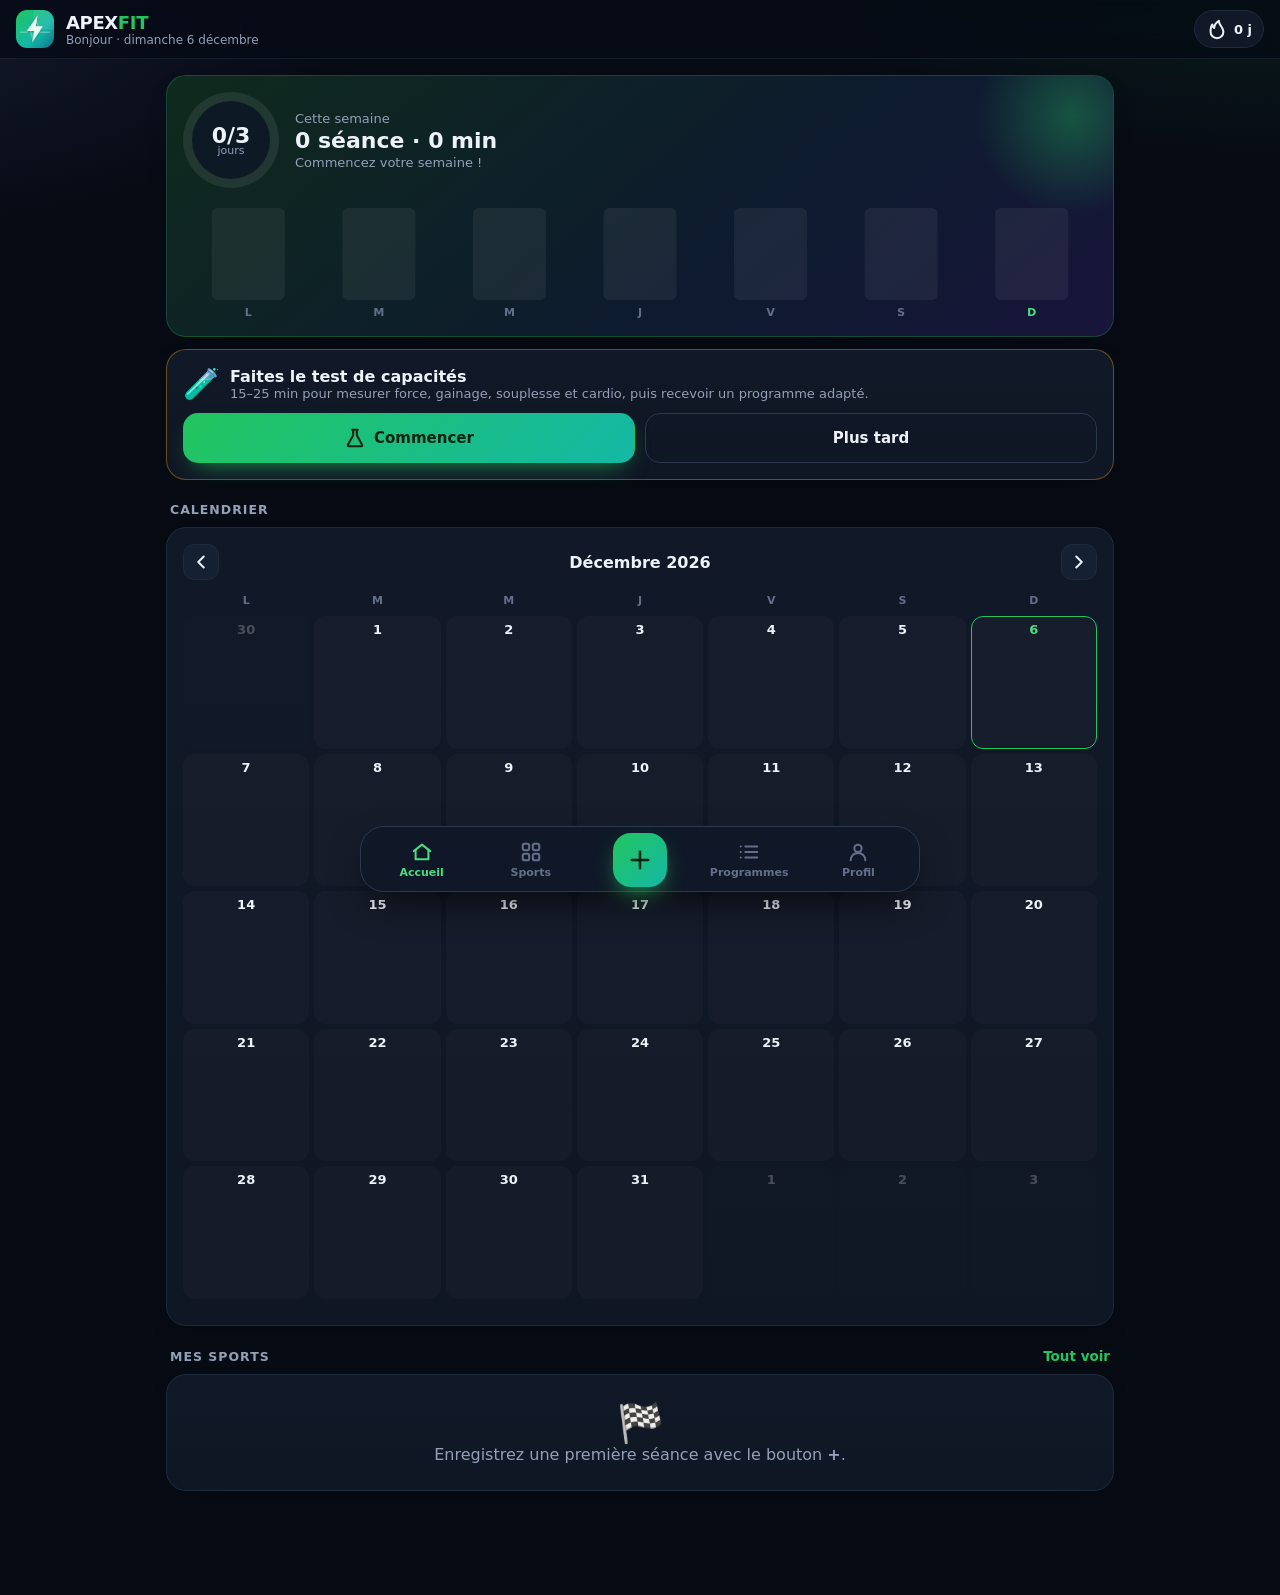
==== index.html @ 57be90d9 "ApexFit v3.2 : interactions dynamiques - Apparition des écrans en cascade, chiffres qui défilent, an" ====
<!DOCTYPE html>
<html lang="fr">
<head>
<meta charset="UTF-8">
<meta name="viewport" content="width=device-width, initial-scale=1.0, viewport-fit=cover">
<meta name="theme-color" content="#070b14">
<meta name="apple-mobile-web-app-capable" content="yes">
<meta name="mobile-web-app-capable" content="yes">
<meta name="apple-mobile-web-app-status-bar-style" content="black-translucent">
<meta name="apple-mobile-web-app-title" content="ApexFit">
<title>ApexFit — Suivi sportif, programmes et test de capacités</title>
<link rel="icon" type="image/svg+xml" href="icons/icon.svg">
<link rel="apple-touch-icon" href="icons/apple-touch-icon.png">
<link rel="manifest" href="manifest.webmanifest">
<style>
:root{--bg:#070b14;--bg2:#0c1220;--card:#111827;--card2:#162033;--line:#1f2a3d;--line2:#2b3850;--tx:#eef2f9;--mu:#93a0b8;--dim:#64708a;
--ac:#22c55e;--ac2:#4ade80;--in:#818cf8;--warn:#f59e0b;--dan:#f43f5e;--r:20px;--nav:74px;
--grad:linear-gradient(135deg,#22c55e,#14b8a6)}
*{box-sizing:border-box;-webkit-tap-highlight-color:transparent}
html{font-family:-apple-system,BlinkMacSystemFont,"SF Pro Text","Inter",system-ui,sans-serif;background:var(--bg);color:var(--tx)}
body{margin:0;min-height:100vh;padding-bottom:calc(var(--nav) + env(safe-area-inset-bottom) + 14px);
background:radial-gradient(900px 420px at 100% -10%,rgba(34,197,94,.13),transparent 60%),radial-gradient(800px 380px at -10% 0,rgba(129,140,248,.12),transparent 60%),var(--bg);background-attachment:fixed}
button,input,select,textarea{font:inherit;color:inherit}
svg.i{width:22px;height:22px;flex:none}
.hidden{display:none!important}
/* en-tête */
.top{position:sticky;top:0;z-index:40;display:flex;align-items:center;gap:12px;padding:calc(env(safe-area-inset-top) + 10px) 16px 10px;background:rgba(7,11,20,.78);backdrop-filter:saturate(1.6) blur(16px);-webkit-backdrop-filter:saturate(1.6) blur(16px);border-bottom:1px solid rgba(31,42,61,.6)}
.top img{width:38px;height:38px;border-radius:11px}
.top b{font-size:18px;letter-spacing:-.02em}.top b span{color:var(--ac)}
.top small{display:block;color:var(--mu);font-size:12px}
.top .back{width:38px;height:38px;border-radius:12px;border:1px solid var(--line);background:var(--card);display:grid;place-items:center;cursor:pointer}
.streak{margin-left:auto;display:flex;align-items:center;gap:6px;padding:7px 11px;border-radius:99px;background:var(--card);border:1px solid var(--line);font-weight:700;font-size:13px}
main{max-width:980px;margin:0 auto;padding:16px}
h1.vt{font-size:26px;letter-spacing:-.03em;margin:4px 2px 14px}
h2{font-size:17px;margin:0;letter-spacing:-.01em}
h3.sec{font-size:12.5px;text-transform:uppercase;letter-spacing:.08em;color:var(--mu);margin:22px 4px 10px;display:flex;align-items:center;justify-content:space-between}
h3.sec a{color:var(--ac);text-transform:none;letter-spacing:0;font-size:13.5px;font-weight:650;cursor:pointer}
.card{background:linear-gradient(180deg,var(--card),#0f1624);border:1px solid var(--line);border-radius:var(--r);padding:16px;box-shadow:0 10px 30px -18px rgba(0,0,0,.7)}
.card+.card{margin-top:12px}
.row{display:flex;align-items:center;gap:10px}
.grid2{display:grid;grid-template-columns:1fr 1fr;gap:10px}.grid3{display:grid;grid-template-columns:repeat(3,1fr);gap:10px}.grid4{display:grid;grid-template-columns:repeat(4,1fr);gap:8px}
@media(min-width:760px){.cols{display:grid;grid-template-columns:1.15fr .85fr;gap:16px;align-items:start}}
.mu{color:var(--mu)}.small{font-size:13px}.tiny{font-size:11.5px}
.pill{display:inline-flex;align-items:center;gap:5px;padding:4px 9px;border-radius:99px;font-size:12px;font-weight:650;background:var(--card2);border:1px solid var(--line);color:var(--mu)}
.pill.ok{color:#86efac;border-color:rgba(34,197,94,.35);background:rgba(34,197,94,.1)}
.pill.warn{color:#fcd34d;border-color:rgba(245,158,11,.35);background:rgba(245,158,11,.1)}
.pill.dan{color:#fda4af;border-color:rgba(244,63,94,.35);background:rgba(244,63,94,.1)}
/* tuiles stats */
.kpi{background:var(--card2);border:1px solid var(--line);border-radius:16px;padding:12px}
.kpi .l{font-size:11.5px;color:var(--mu);text-transform:uppercase;letter-spacing:.05em}
.kpi .v{font-size:24px;font-weight:800;letter-spacing:-.02em;margin-top:4px}.kpi .v small{font-size:13px;color:var(--mu);font-weight:600}
/* héro récap */
.hero{position:relative;overflow:hidden;background:linear-gradient(140deg,#0f2a1d,#0d1b2e 60%,#18153a);border:1px solid rgba(34,197,94,.25)}
.hero:after{content:'';position:absolute;right:-60px;top:-60px;width:200px;height:200px;border-radius:50%;background:radial-gradient(circle,rgba(34,197,94,.35),transparent 70%)}
.ring{--p:0;width:96px;height:96px;border-radius:50%;flex:none;display:grid;place-items:center;background:conic-gradient(var(--ac) calc(var(--p)*1%),rgba(255,255,255,.08) 0);position:relative}
.ring:before{content:'';position:absolute;inset:9px;border-radius:50%;background:#0d1a26}
.ring b{position:relative;font-size:22px}.ring small{position:relative;display:block;font-size:11px;color:var(--mu);text-align:center;margin-top:-4px}
/* calendrier */
.cal-h{display:flex;align-items:center;justify-content:space-between;margin-bottom:10px}
.cal-h button{width:36px;height:36px;border-radius:11px;border:1px solid var(--line);background:var(--card2);cursor:pointer;display:grid;place-items:center}
.cal{display:grid;grid-template-columns:repeat(7,1fr);gap:5px}
.cal .dn{font-size:11px;color:var(--dim);text-align:center;font-weight:700;padding:4px 0}
.cal .d{aspect-ratio:1/1.05;border-radius:12px;background:rgba(255,255,255,.025);border:1px solid transparent;display:flex;flex-direction:column;align-items:center;justify-content:space-between;padding:5px 2px;font-size:13px;font-weight:650;cursor:pointer;position:relative}
.cal .d.out{opacity:.25}.cal .d.today{border-color:var(--ac);color:var(--ac2)}
.cal .d.act{background:linear-gradient(180deg,rgba(34,197,94,.16),rgba(34,197,94,.04))}
.cal .d.plan:after{content:'';position:absolute;top:4px;right:4px;width:6px;height:6px;border-radius:50%;border:1.5px solid var(--warn)}
.dots{display:flex;gap:2px;justify-content:center;flex-wrap:wrap;min-height:7px}.dots i{width:6px;height:6px;border-radius:50%}
.legend{display:flex;flex-wrap:wrap;gap:8px;margin-top:10px}.legend span{display:flex;align-items:center;gap:5px;font-size:11.5px;color:var(--mu)}.legend i{width:8px;height:8px;border-radius:50%}
/* listes */
.li{display:flex;align-items:center;gap:12px;padding:12px;border-radius:16px;background:var(--card2);border:1px solid var(--line);cursor:pointer;width:100%;text-align:left}
.li+.li{margin-top:8px}
.li .em{width:42px;height:42px;border-radius:13px;display:grid;place-items:center;font-size:21px;flex:none;background:rgba(255,255,255,.05)}
.li .t{flex:1;min-width:0}.li .t b{display:block;font-size:15px;white-space:nowrap;overflow:hidden;text-overflow:ellipsis}.li .t small{display:block;color:var(--mu);font-size:12.5px;margin-top:2px}
.li .chev{color:var(--dim)}
.sports{display:grid;grid-template-columns:repeat(2,1fr);gap:10px}
@media(min-width:640px){.sports{grid-template-columns:repeat(4,1fr)}}
.sp{position:relative;overflow:hidden;border-radius:18px;padding:14px;border:1px solid var(--line);background:var(--card);cursor:pointer;text-align:left;min-height:118px;display:flex;flex-direction:column;justify-content:space-between}
.sp:before{content:'';position:absolute;inset:0;background:radial-gradient(160px 120px at 100% 0,var(--c),transparent 70%);opacity:.28}
.sp .e{font-size:30px;position:relative}.sp b{position:relative;font-size:15px}.sp small{position:relative;color:var(--mu);font-size:12px}
.sp.off{opacity:.45}
/* onglets segment */
.seg{display:flex;gap:4px;padding:4px;border-radius:14px;background:var(--card2);border:1px solid var(--line);margin:14px 0}
.seg button{flex:1;padding:10px 6px;border-radius:11px;border:0;background:transparent;color:var(--mu);font-weight:650;font-size:13.5px;cursor:pointer}
.seg button.on{background:var(--card);color:var(--tx);box-shadow:0 2px 10px rgba(0,0,0,.4)}
.chips{display:flex;gap:6px;overflow-x:auto;padding-bottom:4px;scrollbar-width:none}.chips::-webkit-scrollbar{display:none}
.chip{flex:none;padding:8px 13px;border-radius:99px;border:1px solid var(--line);background:var(--card2);color:var(--mu);font-size:13px;font-weight:650;cursor:pointer}
.chip.on{background:rgba(34,197,94,.14);border-color:rgba(34,197,94,.5);color:#86efac}
/* boutons */
.btn{display:inline-flex;align-items:center;justify-content:center;gap:8px;padding:13px 16px;border-radius:15px;border:1px solid var(--line2);background:var(--card2);font-weight:700;font-size:15px;cursor:pointer;transition:transform .1s}
.btn:active{transform:scale(.97)}.btn:disabled{opacity:.45}
.btn.pri{background:var(--grad);border-color:transparent;color:#04220f;box-shadow:0 10px 24px -12px rgba(34,197,94,.9)}
.btn.dan{color:#fda4af;border-color:rgba(244,63,94,.35);background:rgba(244,63,94,.08)}
.btn.w{width:100%}.btn.sm{padding:9px 12px;font-size:13.5px;border-radius:12px}
.btn.ghost{background:transparent}
/* formulaires */
label.f{display:block;font-size:12.5px;color:var(--mu);font-weight:650;margin-top:12px}
.in,select.in,textarea.in{width:100%;margin-top:6px;padding:12px 13px;border-radius:13px;border:1px solid var(--line2);background:#0a1120;color:var(--tx);font-size:16px;-webkit-appearance:none;appearance:none}
.in:focus{outline:none;border-color:var(--ac);box-shadow:0 0 0 3px rgba(34,197,94,.18)}
textarea.in{min-height:70px;resize:vertical}
input[type=range]{width:100%;accent-color:var(--ac)}
/* barre d'onglets */
.nav{position:fixed;z-index:50;left:10px;right:10px;bottom:calc(8px + env(safe-area-inset-bottom));height:66px;display:grid;grid-template-columns:repeat(5,1fr);align-items:center;padding:6px;border-radius:24px;background:rgba(17,24,39,.86);backdrop-filter:saturate(1.6) blur(20px);-webkit-backdrop-filter:saturate(1.6) blur(20px);border:1px solid var(--line2);box-shadow:0 16px 40px -12px rgba(0,0,0,.8);max-width:560px;margin:0 auto}
.nav button{display:flex;flex-direction:column;align-items:center;gap:3px;border:0;background:none;color:var(--dim);font-size:11px;font-weight:700;cursor:pointer;padding:6px 0;border-radius:16px}
.nav button.on{color:var(--ac2)}
.nav .plus{width:54px;height:54px;margin:auto;border-radius:18px;background:var(--grad);color:#04220f;box-shadow:0 10px 24px -8px rgba(34,197,94,.9);justify-content:center}
.nav .plus svg{width:28px;height:28px}
/* feuilles (modales) */
.sheet-bg{position:fixed;inset:0;z-index:80;background:rgba(2,6,14,.6);backdrop-filter:blur(3px);display:flex;align-items:flex-end;justify-content:center;animation:fd .2s}
.sheet{width:100%;max-width:620px;max-height:92vh;overflow:auto;background:#0e1524;border:1px solid var(--line2);border-radius:26px 26px 0 0;padding:8px 18px calc(18px + env(safe-area-inset-bottom));animation:up .25s cubic-bezier(.2,.8,.2,1)}
@media(min-width:700px){.sheet-bg{align-items:center}.sheet{border-radius:26px}}
.sheet .grab{width:42px;height:5px;border-radius:5px;background:var(--line2);margin:4px auto 12px}
.sheet h2{font-size:21px;margin-bottom:4px}
@keyframes up{from{transform:translateY(40px);opacity:0}}@keyframes fd{from{opacity:0}}
/* séance en direct */
.live{position:fixed;inset:0;z-index:70;background:var(--bg);overflow:auto;padding-bottom:140px}
.live .lh{position:sticky;top:0;z-index:2;display:flex;align-items:center;gap:10px;padding:calc(env(safe-area-inset-top) + 10px) 16px 10px;background:rgba(7,11,20,.9);backdrop-filter:blur(14px);border-bottom:1px solid var(--line)}
.live .clock{font-variant-numeric:tabular-nums;font-weight:800;font-size:18px;color:var(--ac2)}
.ex{background:var(--card);border:1px solid var(--line);border-radius:18px;padding:14px;margin:12px 16px 0}
.ex .eh{display:flex;align-items:center;gap:10px;margin-bottom:8px}
.ex .eh b{font-size:16px;flex:1}
.ex .last{font-size:12px;color:var(--mu);margin:-4px 0 8px}
.set{display:grid;grid-template-columns:32px 1fr 1fr 48px;gap:8px;align-items:center;margin-top:7px}
.set.t3{grid-template-columns:32px 1fr 48px}
.set .n{font-weight:800;color:var(--dim);text-align:center}
.set input{width:100%;padding:11px 8px;border-radius:12px;border:1px solid var(--line2);background:#0a1120;text-align:center;font-size:16px;font-weight:700}
.set .ok{height:44px;border-radius:13px;border:1px solid var(--line2);background:var(--card2);cursor:pointer;display:grid;place-items:center;color:var(--dim)}
.set.done .ok{background:var(--ac);color:#04220f;border-color:transparent}
.set.done input{border-color:rgba(34,197,94,.4);color:#86efac}
.set .lab{font-size:11px;color:var(--dim);text-align:center}
.restbar{position:fixed;left:12px;right:12px;bottom:calc(14px + env(safe-area-inset-bottom));z-index:75;max-width:560px;margin:0 auto;display:flex;align-items:center;gap:10px;padding:12px 14px;border-radius:20px;background:#0f2a1d;border:1px solid rgba(34,197,94,.5);box-shadow:0 18px 40px -10px rgba(0,0,0,.8)}
.restbar .big{font-size:28px;font-weight:800;font-variant-numeric:tabular-nums;color:var(--ac2);min-width:76px}
.restbar .prog{position:absolute;left:0;bottom:0;height:3px;background:var(--ac);border-radius:3px}
.block{display:flex;gap:12px;align-items:flex-start;padding:13px;border-radius:16px;background:var(--card2);border:1px solid var(--line);margin-top:8px;cursor:pointer}
.block .ck{width:26px;height:26px;border-radius:9px;border:2px solid var(--line2);flex:none;display:grid;place-items:center}
.block.done .ck{background:var(--ac);border-color:var(--ac);color:#04220f}
.block.done b{text-decoration:line-through;color:var(--mu)}
.bigclock{font-size:56px;font-weight:800;text-align:center;font-variant-numeric:tabular-nums;letter-spacing:-.03em;margin:8px 0}
/* bibliothèque */
.mv{display:flex;gap:12px;align-items:center}
.lvl{display:inline-flex;gap:2px}.lvl i{width:6px;height:12px;border-radius:2px;background:var(--line2)}.lvl i.on{background:var(--ac)}
ol.how{padding-left:20px;margin:8px 0}ol.how li{margin:6px 0;line-height:1.45}
ul.err{padding-left:18px;margin:6px 0;color:#fda4af}ul.err li{margin:4px 0}
.tip{padding:12px 14px;border-radius:14px;background:rgba(34,197,94,.08);border:1px solid rgba(34,197,94,.25);color:#bbf7d0;font-size:14px;margin-top:10px}
/* barres */
.pbar{height:8px;border-radius:8px;background:rgba(255,255,255,.07);overflow:hidden}.pbar i{display:block;height:100%;background:var(--grad);border-radius:inherit}
canvas.ch{width:100%;display:block}
/* notifications */
.toast{position:fixed;left:50%;bottom:calc(var(--nav) + env(safe-area-inset-bottom) + 22px);transform:translateX(-50%);z-index:200;background:#1f2937;border:1px solid var(--line2);color:#fff;padding:12px 16px;border-radius:14px;font-weight:650;font-size:14px;box-shadow:0 16px 30px -10px rgba(0,0,0,.8);max-width:92%;animation:up .25s}
.empty{text-align:center;padding:26px 12px;color:var(--mu)}.empty .e{font-size:38px}
.test-step{font-size:12px;color:var(--ac2);font-weight:800;letter-spacing:.08em;text-transform:uppercase}
.choice{display:grid;gap:8px;margin-top:10px}.choice button{text-align:left}
.choice button.on{border-color:var(--ac);background:rgba(34,197,94,.12)}
.score{display:flex;align-items:center;gap:10px;margin-top:8px}.score span{flex:1;font-size:14px}.score .pbar{flex:1.3}

/* images des mouvements */
.mvimg{position:relative;display:block;overflow:hidden;background:#e2e8f0;flex:none}
.mvimg img{display:block;width:100%;height:100%;object-fit:cover}
.mvimg.anim img:nth-child(2){position:absolute;inset:0;animation:frame 2.4s steps(1) infinite}
@keyframes frame{0%{opacity:0}50%{opacity:1}}
.mvimg.thumb{width:56px;height:56px;border-radius:14px}
.mvimg.big{width:100%;aspect-ratio:4/3;border-radius:18px;margin:4px 0 10px}
.mvimg.big img{object-fit:contain;background:#f1f5f9}
.ex .eh .mvimg.thumb{width:48px;height:48px;border-radius:12px}

/* ===== interactions dynamiques ===== */
.rise{animation:rise .45s cubic-bezier(.2,.8,.2,1) both;animation-delay:calc(var(--i,0) * 45ms)}
@keyframes rise{from{opacity:0;transform:translateY(14px)}}
.btn,.li,.sp,.chip,.nav button,.cal .d,.block{transition:transform .12s ease,background .2s,border-color .2s}
.li:active,.sp:active,.cal .d:active,.block:active{transform:scale(.97)}
.chip:active,.nav button:active{transform:scale(.92)}
.nav .plus{transition:transform .2s cubic-bezier(.3,1.6,.5,1)}.nav .plus:active{transform:scale(.88) rotate(90deg)}
.nav button.on svg{animation:navpop .35s cubic-bezier(.3,1.6,.5,1)}
@keyframes navpop{40%{transform:translateY(-4px) scale(1.15)}}
.streak.hot svg{color:#fb923c;animation:flame 1.6s ease-in-out infinite;transform-origin:50% 90%}
@keyframes flame{0%,100%{transform:scale(1) rotate(-3deg)}50%{transform:scale(1.15) rotate(3deg);filter:drop-shadow(0 0 6px rgba(251,146,60,.8))}}
.pbar i{transition:width .9s cubic-bezier(.2,.8,.2,1)}
.cal.slideL{animation:slL .3s ease}.cal.slideR{animation:slR .3s ease}
@keyframes slL{from{opacity:0;transform:translateX(30px)}}@keyframes slR{from{opacity:0;transform:translateX(-30px)}}
.cal .d.today{animation:today 2.4s ease-in-out infinite}
@keyframes today{50%{box-shadow:0 0 0 4px rgba(34,197,94,.18)}}
.set.pop .ok{animation:pop .45s cubic-bezier(.3,1.8,.5,1)}
@keyframes pop{0%{transform:scale(.6)}60%{transform:scale(1.18)}100%{transform:scale(1)}}
.ex{transition:border-color .4s,box-shadow .4s}
.ex.allDone{border-color:rgba(34,197,94,.55);box-shadow:0 0 0 1px rgba(34,197,94,.25),0 10px 30px -12px rgba(34,197,94,.5)}
.ex.allDone .eh b:after{content:'  ✓';color:var(--ac2)}
.restbar{animation:up .3s cubic-bezier(.2,.8,.2,1)}
.restbar.last{animation:beat .5s ease-in-out infinite}
@keyframes beat{50%{transform:scale(1.03);box-shadow:0 0 0 6px rgba(34,197,94,.25)}}
.block.done .ck{animation:pop .4s cubic-bezier(.3,1.8,.5,1)}
.sheet{will-change:transform}
.sheet .grab{width:48px;height:6px;cursor:grab}
.sp:hover .e,.sp:active .e{transform:scale(1.12) rotate(-6deg)}.sp .e{transition:transform .25s cubic-bezier(.3,1.6,.5,1)}
.kpi{transition:transform .2s}.kpi:active{transform:scale(.97)}
.choice button.on{animation:pop .35s cubic-bezier(.3,1.8,.5,1)}
@media (prefers-reduced-motion: reduce){*{animation:none!important;transition:none!important}}

</style>
</head>
<body>
<header class="top" id="top"></header>
<main id="view"></main>
<nav class="nav" id="nav"></nav>
<script>
// ===================== SPORTS =====================
const SPORTS = {
  course:   { nom: 'Course à pied', ic: '🏃', c: '#22c55e', kind: 'cardio', dist: 'km', deniv: true },
  muscu:    { nom: 'Musculation', ic: '🏋️', c: '#818cf8', kind: 'force' },
  velo:     { nom: 'Vélo', ic: '🚴', c: '#f59e0b', kind: 'cardio', dist: 'km', deniv: true },
  natation: { nom: 'Natation', ic: '🏊', c: '#38bdf8', kind: 'cardio', dist: 'm' },
  hiit:     { nom: 'HIIT / Cross-training', ic: '🔥', c: '#f43f5e', kind: 'force' },
  mobilite: { nom: 'Yoga / Mobilité', ic: '🧘', c: '#c084fc', kind: 'force' },
  marche:   { nom: 'Marche / Rando', ic: '🥾', c: '#a3e635', kind: 'cardio', dist: 'km', deniv: true },
  autre:    { nom: 'Autre sport', ic: '⚽', c: '#94a3b8', kind: 'libre' }
};

// ===================== BIBLIOTHÈQUE DE MOUVEMENTS =====================
// M(sport, id, nom, groupe, matériel, niveau 1-3, muscles, [étapes], [erreurs], conseil, dose conseillée)
const LIB = [];
const M = (s, id, n, g, mat, niv, mu, how, err, tip, dose) => LIB.push({ s, id, n, g, mat, niv, mu, how, err, tip, dose });

// ---- Musculation
M('muscu', 'dc', 'Développé couché', 'Pectoraux', 'Barre + banc', 2, 'Pectoraux, triceps, épaules avant',
  ['Allongé, yeux sous la barre, omoplates serrées et pieds bien à plat.', 'Descendez la barre contrôlée jusqu’au bas des pectoraux, coudes à ~45° du buste.', 'Poussez en expirant jusqu’aux bras tendus, sans décoller les fesses.'],
  ['Coudes ouverts à 90° (épaules en danger)', 'Rebond de la barre sur la poitrine'], 'Gardez les omoplates « rangées dans les poches » tout le long.', '4 × 6–10, repos 2 min');
M('muscu', 'dih', 'Développé incliné haltères', 'Pectoraux', 'Haltères + banc incliné', 2, 'Haut des pectoraux, épaules',
  ['Banc à 30°, haltères au-dessus des épaules.', 'Descendez lentement jusqu’à sentir l’étirement des pectoraux.', 'Remontez en rapprochant les haltères sans les cogner.'],
  ['Banc trop incliné (travail d’épaules)', 'Descente trop rapide'], 'Contrôlez 2–3 s à la descente.', '3 × 8–12, repos 90 s');
M('muscu', 'pompe', 'Pompes', 'Pectoraux', 'Aucun', 1, 'Pectoraux, triceps, gainage',
  ['Mains un peu plus larges que les épaules, corps aligné de la tête aux talons.', 'Descendez la poitrine à 2–3 cm du sol, coudes à ~45°.', 'Repoussez le sol en gardant le ventre serré.'],
  ['Bassin qui s’affaisse', 'Amplitude réduite'], 'Trop dur ? Faites-les sur les genoux ou les mains sur un banc.', '3 × max − 2 reps');
M('muscu', 'dips', 'Dips', 'Pectoraux', 'Barres parallèles', 3, 'Triceps, bas des pectoraux',
  ['En appui bras tendus, buste légèrement penché.', 'Descendez jusqu’aux coudes à 90°.', 'Remontez sans verrouiller brutalement.'],
  ['Descendre trop bas (épaules)', 'Balancer les jambes'], 'Débutant : faites-les sur un banc, pieds au sol.', '3 × 6–12');
M('muscu', 'ecarte', 'Écarté à la poulie', 'Pectoraux', 'Poulie ou haltères', 1, 'Pectoraux',
  ['Bras légèrement fléchis, ouvrez en arc de cercle.', 'Ramenez les mains devant la poitrine comme pour serrer un arbre.', 'Gardez le même angle de coude tout le mouvement.'],
  ['Transformer le mouvement en développé', 'Charge trop lourde'], 'Mouvement d’isolation : la sensation prime sur la charge.', '3 × 12–15');
M('muscu', 'tractions', 'Tractions', 'Dos', 'Barre fixe', 3, 'Grand dorsal, biceps',
  ['Suspendu, mains en pronation un peu plus larges que les épaules.', 'Tirez les coudes vers les hanches jusqu’au menton au-dessus de la barre.', 'Redescendez lentement bras tendus.'],
  ['Demi-amplitude', 'Élan avec les jambes'], 'Pas encore de traction ? Tractions négatives (5 s de descente) ou avec élastique.', '4 × max − 1');
M('muscu', 'rowb', 'Rowing barre', 'Dos', 'Barre', 2, 'Dos, arrière d’épaule, biceps',
  ['Buste penché à ~45°, dos plat, genoux légèrement fléchis.', 'Tirez la barre vers le nombril en serrant les omoplates.', 'Redescendez contrôlé sans arrondir le dos.'],
  ['Dos rond', 'Se redresser pour tricher'], 'Imaginez tenir un crayon entre les omoplates en haut.', '4 × 8–10');
M('muscu', 'rowh', 'Rowing haltère un bras', 'Dos', 'Haltère + banc', 1, 'Grand dorsal, rhomboïdes',
  ['Un genou et une main sur le banc, dos plat.', 'Tirez l’haltère vers la hanche, coude près du corps.', 'Descendez en laissant l’épaule s’étirer.'],
  ['Rotation du buste', 'Tirer avec le biceps'], 'Pensez « coude vers la poche arrière ».', '3 × 10–12 par bras');
M('muscu', 'tirage', 'Tirage vertical', 'Dos', 'Poulie haute', 1, 'Grand dorsal',
  ['Assis, cuisses calées, prise un peu plus large que les épaules.', 'Tirez la barre vers le haut de la poitrine, buste légèrement en arrière.', 'Remontez en contrôlant jusqu’aux bras tendus.'],
  ['Tirer derrière la nuque', 'Se balancer'], 'Excellente préparation aux tractions.', '3 × 10–12');
M('muscu', 'sdt', 'Soulevé de terre', 'Chaîne postérieure', 'Barre', 3, 'Fessiers, ischios, dos, trapèzes',
  ['Pieds largeur de hanches, barre au-dessus du milieu du pied.', 'Dos plat, poitrine sortie, poussez le sol avec les jambes.', 'Verrouillez hanches et genoux en haut, redescendez la barre le long des jambes.'],
  ['Dos rond', 'Barre loin du corps'], 'Gainez fort (inspiration bloquée) avant chaque répétition.', '3–5 × 3–6, repos 3 min');
M('muscu', 'sdtr', 'Soulevé de terre roumain', 'Chaîne postérieure', 'Barre ou haltères', 2, 'Ischios, fessiers',
  ['Debout, genoux légèrement fléchis et fixes.', 'Reculez les hanches en descendant la barre le long des cuisses, dos plat.', 'Remontez en poussant les hanches vers l’avant.'],
  ['Plier les genoux comme un squat', 'Dos rond en bas'], 'Descendez jusqu’à la tension des ischios, pas plus bas.', '3 × 8–10');
M('muscu', 'squat', 'Squat barre', 'Jambes', 'Barre + rack', 2, 'Quadriceps, fessiers, gainage',
  ['Barre sur les trapèzes, pieds largeur d’épaules, pointes légèrement ouvertes.', 'Descendez hanches en arrière et genoux vers l’extérieur, au moins cuisses parallèles.', 'Remontez en poussant le sol, poitrine haute.'],
  ['Genoux qui rentrent', 'Talons qui décollent'], 'Gainez avant chaque descente, regard droit devant.', '4 × 5–8, repos 2–3 min');
M('muscu', 'goblet', 'Goblet squat', 'Jambes', 'Haltère ou kettlebell', 1, 'Quadriceps, fessiers',
  ['Tenez la charge contre la poitrine, coudes vers le bas.', 'Descendez entre les jambes, buste droit.', 'Remontez en poussant dans les talons.'],
  ['Buste qui plonge vers l’avant', 'Amplitude partielle'], 'Idéal pour apprendre le squat.', '3 × 10–15');
M('muscu', 'fentes', 'Fentes', 'Jambes', 'Aucun ou haltères', 1, 'Quadriceps, fessiers',
  ['Grand pas en avant, buste droit.', 'Descendez le genou arrière près du sol, genou avant au-dessus de la cheville.', 'Repoussez pour revenir ou avancer (fentes marchées).'],
  ['Genou avant qui rentre', 'Pas trop court'], 'Variante : fentes bulgares, pied arrière sur un banc.', '3 × 10 par jambe');
M('muscu', 'presse', 'Presse à cuisses', 'Jambes', 'Machine', 1, 'Quadriceps, fessiers',
  ['Pieds largeur d’épaules au milieu du plateau.', 'Descendez jusqu’à ~90° de flexion sans décoller le bassin.', 'Poussez sans verrouiller les genoux en haut.'],
  ['Bassin qui s’enroule en bas', 'Genoux verrouillés'], 'Pieds hauts = plus de fessiers, pieds bas = plus de quadriceps.', '3 × 10–15');
M('muscu', 'hipthrust', 'Hip thrust', 'Jambes', 'Banc + barre ou haltère', 2, 'Fessiers',
  ['Haut du dos sur un banc, charge sur les hanches.', 'Poussez les hanches jusqu’à l’alignement épaules-genoux.', 'Serrez les fessiers 1 s en haut puis redescendez.'],
  ['Cambrer le bas du dos', 'Pousser avec les pointes'], 'Menton rentré, regard vers les genoux.', '3 × 10–12');
M('muscu', 'legcurl', 'Leg curl', 'Jambes', 'Machine', 1, 'Ischios',
  ['Réglez le boudin au-dessus des chevilles.', 'Fléchissez les genoux au maximum.', 'Revenez lentement.'],
  ['Décoller les hanches', 'Mouvement saccadé'], 'Lent à la descente (3 s).', '3 × 12');
M('muscu', 'mollets', 'Mollets debout', 'Jambes', 'Marche ou machine', 1, 'Mollets',
  ['Avant des pieds sur une marche, talons dans le vide.', 'Montez sur la pointe des pieds au maximum.', 'Descendez lentement sous le niveau de la marche.'],
  ['Rebondir', 'Amplitude réduite'], 'Pause d’1 s en haut et en bas.', '4 × 12–20');
M('muscu', 'dm', 'Développé militaire', 'Épaules', 'Barre ou haltères', 2, 'Épaules, triceps',
  ['Debout, barre au niveau des clavicules, fessiers et abdos serrés.', 'Poussez la barre au-dessus de la tête en passant la tête sous la barre.', 'Redescendez contrôlé aux clavicules.'],
  ['Cambrer le dos', 'Pousser la barre loin devant'], 'Le gainage fait tout : serrez les fessiers.', '4 × 6–10');
M('muscu', 'elev', 'Élévations latérales', 'Épaules', 'Haltères', 1, 'Épaules (faisceau moyen)',
  ['Debout, haltères le long du corps, coudes légèrement fléchis.', 'Montez les bras sur les côtés jusqu’à l’horizontale.', 'Redescendez lentement.'],
  ['Monter avec élan', 'Hausser les épaules'], 'Charges légères, sensation avant tout.', '3 × 12–20');
M('muscu', 'facepull', 'Face pull', 'Épaules', 'Poulie + corde', 1, 'Arrière d’épaule, coiffe des rotateurs',
  ['Poulie à hauteur du visage, corde en main.', 'Tirez vers le front en écartant les mains, coudes hauts.', 'Revenez doucement.'],
  ['Tirer trop bas', 'Charge trop lourde'], 'Excellent pour la santé des épaules : à faire souvent.', '3 × 15');
M('muscu', 'curl', 'Curl biceps', 'Bras', 'Haltères ou barre', 1, 'Biceps',
  ['Debout, coudes collés au corps.', 'Fléchissez en tournant la paume vers le haut.', 'Redescendez complètement.'],
  ['Balancer le buste', 'Coudes qui avancent'], 'Descente lente = plus efficace.', '3 × 10–12');
M('muscu', 'marteau', 'Curl marteau', 'Bras', 'Haltères', 1, 'Biceps, avant-bras',
  ['Prise neutre (pouces vers le haut).', 'Fléchissez sans bouger les coudes.', 'Redescendez lentement.'],
  ['Élan', 'Poignets cassés'], 'Renforce aussi la prise.', '3 × 10–12');
M('muscu', 'triceps', 'Extension triceps poulie', 'Bras', 'Poulie', 1, 'Triceps',
  ['Coudes collés au corps, avant-bras à l’horizontale.', 'Tendez complètement les bras vers le bas.', 'Remontez jusqu’à 90°.'],
  ['Coudes qui bougent', 'Se pencher sur la charge'], 'Écartez la corde en bas pour plus de contraction.', '3 × 12–15');
M('muscu', 'gainage', 'Gainage planche', 'Abdos / gainage', 'Aucun', 1, 'Abdominaux profonds, lombaires',
  ['Sur les avant-bras et les pointes de pied, coudes sous les épaules.', 'Corps aligné, ventre et fessiers serrés.', 'Respirez calmement en tenant la position.'],
  ['Fesses trop hautes', 'Bas du dos qui creuse'], 'Mieux vaut 30 s parfaites que 2 min avachies.', '3 × 30–60 s');
M('muscu', 'gainlat', 'Gainage latéral', 'Abdos / gainage', 'Aucun', 1, 'Obliques',
  ['Sur un avant-bras, pieds empilés.', 'Montez le bassin jusqu’à l’alignement.', 'Tenez sans laisser tomber la hanche.'],
  ['Hanche qui descend', 'Épaule écrasée'], 'Débutant : genoux au sol.', '3 × 20–45 s par côté');
M('muscu', 'releve', 'Relevés de jambes', 'Abdos / gainage', 'Sol ou barre', 2, 'Abdominaux (bas)',
  ['Allongé, mains sous les fesses (ou suspendu à une barre).', 'Montez les jambes tendues jusqu’à la verticale.', 'Redescendez sans toucher le sol, bas du dos plaqué.'],
  ['Dos qui se cambre', 'Élan'], 'Jambes fléchies pour faciliter.', '3 × 10–15');
M('muscu', 'swing', 'Kettlebell swing', 'Chaîne postérieure', 'Kettlebell', 2, 'Fessiers, ischios, cardio',
  ['Pieds un peu plus larges que les hanches, kettlebell devant.', 'Charnière de hanche : la kettlebell passe entre les jambes.', 'Projetez les hanches vers l’avant : la kettlebell monte à hauteur d’épaules.'],
  ['Squatter au lieu de basculer les hanches', 'Lever avec les bras'], 'Les bras ne font que guider, ce sont les hanches qui lancent.', '5 × 15');

// ---- Course à pied (gammes, séances, technique)
M('course', 'ef', 'Footing en endurance fondamentale', 'Séance', 'Aucun', 1, 'Système cardio-respiratoire',
  ['Courez à une allure où vous pouvez parler en phrases complètes (≈ 65–75 % de la VMA).', 'Gardez une foulée relâchée et une cadence régulière.', 'Finissez en marchant 2–3 min.'],
  ['Courir trop vite « pour que ça compte »', 'Partir sans échauffement'], 'C’est la base de 70–80 % de l’entraînement d’un coureur.', '30–60 min');
M('course', 'fc', 'Fractionné court 30/30', 'Séance', 'Aucun', 2, 'VMA, cardio',
  ['Échauffement 15–20 min de footing + quelques gammes.', 'Alternez 30 s rapide (≈ 100 % VMA) / 30 s trottinement, 2 × 8–10 répétitions.', 'Récupérez 3 min entre les blocs, retour au calme 10 min.'],
  ['Partir trop vite sur les premières', 'Marcher pendant les récupérations'], 'Les 30 s doivent toutes être courues à la même vitesse.', '2 × 10 × 30/30');
M('course', 'fl', 'Fractionné long (VMA longue)', 'Séance', 'Piste ou parcours mesuré', 3, 'VMA, endurance de vitesse',
  ['Échauffement 20 min + gammes + 2 accélérations.', '5–6 × 1000 m à ≈ 90–95 % VMA, récupération 2 min en trottinant.', 'Retour au calme 10 min.'],
  ['Allure irrégulière', 'Récupérations trop courtes'], 'Visez des répétitions toutes au même chrono.', '5 × 1000 m');
M('course', 'seuil', 'Séance au seuil', 'Séance', 'Aucun', 2, 'Seuil anaérobie',
  ['Échauffement 15 min.', '3 × 8–10 min à allure « confortablement difficile » (≈ 85 % VMA), 2 min de récup.', 'Retour au calme 10 min.'],
  ['Courir au seuil trop souvent', 'Allure trop rapide'], 'Vous devez pouvoir dire quelques mots, pas tenir une conversation.', '3 × 10 min');
M('course', 'sl', 'Sortie longue', 'Séance', 'Aucun', 2, 'Endurance, économie de course',
  ['Courez 1 h à 1 h 45 en endurance fondamentale.', 'Hydratez-vous toutes les 20–30 min si > 1 h.', 'Les 10 dernières minutes peuvent être un peu plus rapides si vous êtes bien.'],
  ['Allure trop rapide', 'Augmenter la durée de plus de 10 % par semaine'], 'Une fois par semaine maximum.', '60–105 min');
M('course', 'cotes', 'Côtes', 'Séance', 'Une côte de 5–8 %', 2, 'Puissance, foulée',
  ['Échauffement 20 min.', '8–10 montées de 30–45 s en accentuant le travail des bras et des genoux.', 'Redescendez en trottinant, puis retour au calme.'],
  ['Se pencher en avant à l’excès', 'Courtes foulées écrasées'], 'Excellent renforcement musculaire spécifique.', '8–10 × 30 s');
M('course', 'talons', 'Talons-fesses', 'Gammes', 'Aucun', 1, 'Ischios, coordination',
  ['En trottinant, ramenez les talons vers les fesses.', 'Restez sur l’avant du pied, buste droit.', 'Cadence rapide, petits pas.'],
  ['Se pencher en arrière', 'Pas trop longs'], 'À faire après 10 min d’échauffement.', '2 × 30 m');
M('course', 'skipping', 'Montées de genoux (skipping)', 'Gammes', 'Aucun', 1, 'Fléchisseurs de hanche, cadence',
  ['Montez les genoux à hauteur des hanches en avançant lentement.', 'Bras actifs, coudes à 90°.', 'Appuis brefs sur l’avant du pied.'],
  ['Buste en arrière', 'Talons au sol'], 'Pensez « sol brûlant ».', '2 × 30 m');
M('course', 'bondissantes', 'Foulées bondissantes', 'Gammes', 'Aucun', 2, 'Puissance, mollets, fessiers',
  ['Enchaînez de grandes foulées en restant longtemps en l’air.', 'Poussez fort avec la jambe d’appui, genou opposé haut.', 'Bras en opposition.'],
  ['Atterrir talon', 'Manquer de gainage'], 'Sur herbe pour limiter les chocs.', '3 × 30 m');
M('course', 'chasses', 'Pas chassés', 'Gammes', 'Aucun', 1, 'Adducteurs, abducteurs, appuis',
  ['De profil, déplacez-vous latéralement sans croiser les pieds.', 'Restez légèrement fléchi, sur l’avant du pied.', 'Alternez le côté.'],
  ['Croiser les jambes', 'Se redresser'], 'Bon pour la stabilité de la cheville.', '2 × 20 m par côté');
M('course', 'lignes', 'Accélérations progressives', 'Gammes', 'Aucun', 1, 'Vitesse, foulée',
  ['Sur 80 m, partez en trottinant et accélérez progressivement.', 'Atteignez ≈ 90 % de votre vitesse max sur les 20 derniers mètres.', 'Revenez en marchant.'],
  ['Démarrer trop fort', 'Crispation des épaules'], 'Restez relâché : mâchoire et mains détendues.', '3–5 × 80 m');
M('course', 'technique', 'Posture et cadence', 'Technique', 'Aucun', 1, 'Économie de course',
  ['Buste grand, légère inclinaison vers l’avant depuis les chevilles.', 'Pied qui se pose sous le centre de gravité, pas loin devant.', 'Cadence autour de 165–180 pas/min.'],
  ['Attaque talon loin devant', 'Épaules crispées'], 'Augmenter la cadence de 5 % réduit souvent les chocs.', 'À chaque sortie');

// ---- Vélo
M('velo', 'z2', 'Sortie endurance (zone 2)', 'Séance', 'Vélo', 1, 'Endurance', ['Roulez à une intensité où la respiration reste facile.', 'Cadence 85–95 tr/min, braquet souple.', 'Mangez toutes les 45 min si > 1 h 30.'], ['Rouler trop fort en montée', 'Braquet trop dur'], 'Base de toute progression à vélo.', '1–3 h');
M('velo', 'sweet', 'Intervalles au seuil (2 × 20)', 'Séance', 'Vélo ou home-trainer', 3, 'Seuil, puissance', ['Échauffement 15 min progressif.', '2 × 20 min à effort « difficile mais tenable », 5 min récup.', 'Retour au calme 10 min.'], ['Partir trop fort', 'Cadence trop basse'], 'Gardez une cadence > 85 tr/min.', '2 × 20 min');
M('velo', 'sprints', 'Sprints', 'Séance', 'Vélo', 2, 'Puissance', ['Après 20 min d’échauffement, sprintez 10–15 s à fond.', 'Récupérez 3–5 min en roulant souple.', 'Faites 6 à 8 sprints.'], ['Récup trop courte', 'Rester assis sur braquet trop dur'], 'Qualité > quantité.', '6–8 × 12 s');
M('velo', 'velocite', 'Vélocité (cadence haute)', 'Technique', 'Vélo', 1, 'Coordination', ['Braquet léger, montez progressivement la cadence à 110–120 tr/min.', 'Gardez le bassin immobile sur la selle.', '5 × 1 min, récup 2 min.'], ['Sautiller sur la selle', 'Crisper le haut du corps'], 'Améliore l’efficacité du coup de pédale.', '5 × 1 min');
M('velo', 'danseuse', 'Montée en danseuse', 'Technique', 'Vélo', 2, 'Puissance, gainage', ['Montez d’une ou deux dents, levez-vous de la selle.', 'Balancez légèrement le vélo de gauche à droite, pas le corps.', 'Alternez assis/danseuse pour gérer l’effort.'], ['Se pencher trop en avant', 'Braquet trop léger'], 'Utile pour relancer et changer de muscles.', 'Sur les bosses');
M('velo', 'reglage', 'Réglage de la position', 'Technique', 'Vélo', 1, 'Confort, prévention', ['Hauteur de selle : jambe presque tendue, talon sur la pédale en bas.', 'Recul : genou à l’aplomb de l’axe de pédale à l’horizontale.', 'Guidon : buste à ~45°, bras légèrement fléchis.'], ['Selle trop basse (genoux)', 'Selle trop haute (bassin qui bascule)'], 'Une douleur au genou vient souvent de la hauteur de selle.', 'Une fois');

// ---- Natation
M('natation', 'crawl', 'Crawl', 'Nages', 'Piscine', 2, 'Dos, épaules, gainage', ['Corps allongé, tête dans l’axe, regard vers le fond.', 'Main qui entre devant l’épaule, tirez jusqu’à la hanche.', 'Respirez sur le côté tous les 2 ou 3 temps.'], ['Tête trop haute (jambes qui coulent)', 'Mains qui croisent l’axe'], 'Expirez dans l’eau en continu.', '4 × 50 m');
M('natation', 'brasse', 'Brasse', 'Nages', 'Piscine', 1, 'Pectoraux, cuisses', ['Tirez les bras en cœur, respirez quand la tête sort.', 'Ramenez les talons vers les fesses, pieds en « canard ».', 'Fouettez puis glissez bras tendus.'], ['Ne pas glisser', 'Genoux trop écartés'], 'Le temps de glisse fait la vitesse.', '4 × 50 m');
M('natation', 'dos', 'Dos crawlé', 'Nages', 'Piscine', 2, 'Dos, épaules', ['Sur le dos, oreilles dans l’eau, hanches hautes.', 'Bras tendu qui entre auriculaire en premier.', 'Battements de jambes réguliers depuis la hanche.'], ['Assis dans l’eau', 'Genoux qui sortent'], 'Regardez le plafond, pas vos pieds.', '4 × 50 m');
M('natation', 'papillon', 'Papillon', 'Nages', 'Piscine', 3, 'Épaules, gainage', ['Ondulation du corps depuis la poitrine.', 'Deux battements de jambes par cycle de bras.', 'Respiration devant, menton qui glisse sur l’eau.'], ['Ondulation trop ample', 'Bras qui sortent fléchis'], 'Commencez par l’ondulation seule.', '4 × 25 m');
M('natation', 'rattrape', 'Éducatif : crawl rattrapé', 'Éducatifs', 'Piscine', 1, 'Technique', ['Un bras attend devant que l’autre bras le rejoigne.', 'Allongez au maximum chaque mouvement.', 'Respirez du côté du bras qui tire.'], ['Bras qui tombent', 'Pas de rotation'], 'Améliore la glisse et la longueur de coulée.', '4 × 25 m');
M('natation', 'planche', 'Battements avec planche', 'Éducatifs', 'Planche', 1, 'Jambes', ['Bras tendus sur la planche, visage dans l’eau si possible.', 'Battements depuis la hanche, pieds en extension.', 'Petite amplitude rapide.'], ['Pédaler', 'Plier les genoux'], 'Chevilles souples, comme des palmes.', '4 × 25 m');
M('natation', 'pull', 'Pull-buoy', 'Éducatifs', 'Pull-buoy', 1, 'Bras, dos', ['Pull-buoy entre les cuisses, nagez en crawl bras seuls.', 'Concentrez-vous sur la traction.', 'Gardez le corps aligné.'], ['Bassin qui balance', 'Traction courte'], 'Idéal pour travailler le haut du corps.', '4 × 50 m');
M('natation', 'resp3', 'Respiration 3 temps', 'Éducatifs', 'Piscine', 2, 'Respiration, symétrie', ['Respirez tous les 3 mouvements de bras, alternativement à gauche et à droite.', 'Expirez lentement dans l’eau.', 'Tournez la tête, ne la levez pas.'], ['Bloquer la respiration', 'Lever la tête'], 'Rend la nage plus symétrique.', '4 × 50 m');

// ---- HIIT / Cross-training
M('hiit', 'burpee', 'Burpees', 'Corps entier', 'Aucun', 2, 'Corps entier, cardio', ['Debout, posez les mains au sol et lancez les pieds en arrière.', 'Pompe (optionnelle), ramenez les pieds sous vous.', 'Sautez bras en l’air.'], ['Dos qui s’affaisse', 'Atterrir jambes tendues'], 'Version douce : sans pompe ni saut.', '40 s / 20 s');
M('hiit', 'jj', 'Jumping jacks', 'Cardio', 'Aucun', 1, 'Cardio', ['Sautez en écartant pieds et bras.', 'Revenez pieds joints, bras le long du corps.', 'Rythme régulier.'], ['Atterrir talons', 'Bras mous'], 'Parfait pour s’échauffer.', '45 s');
M('hiit', 'mc', 'Mountain climbers', 'Cardio', 'Aucun', 1, 'Gainage, cardio', ['Position de pompe, mains sous les épaules.', 'Ramenez les genoux vers la poitrine en alternance rapide.', 'Bassin bas et stable.'], ['Fesses en l’air', 'Mains trop avancées'], 'Plus vite = plus cardio, plus lent = plus gainage.', '30–40 s');
M('hiit', 'squatjump', 'Squat sauté', 'Jambes', 'Aucun', 2, 'Jambes, explosivité', ['Descendez en squat.', 'Sautez le plus haut possible.', 'Réceptionnez souplement en squat.'], ['Genoux qui rentrent à la réception', 'Atterrir jambes tendues'], 'Atterrissez silencieusement.', '30 s');
M('hiit', 'thruster', 'Thrusters', 'Corps entier', 'Haltères ou barre', 2, 'Jambes, épaules', ['Charge aux épaules, descendez en squat.', 'Remontez explosif et poussez la charge au-dessus de la tête.', 'Enchaînez sans pause.'], ['Pousser avec les bras seulement', 'Squat partiel'], 'Utilisez l’élan des jambes.', '3 × 12');
M('hiit', 'boxjump', 'Box jump', 'Jambes', 'Box', 2, 'Explosivité', ['Face à la box, bras en arrière.', 'Sautez et atterrissez en squat sur la box.', 'Redescendez en marchant.'], ['Box trop haute', 'Redescendre en sautant (tendons)'], 'Hauteur modérée, qualité du saut.', '5 × 5');
M('hiit', 'corde', 'Corde à sauter', 'Cardio', 'Corde', 1, 'Mollets, cardio, coordination', ['Coudes près du corps, rotation par les poignets.', 'Petits sauts sur l’avant du pied.', 'Regard droit devant.'], ['Sauter trop haut', 'Bras qui tournent'], 'Excellente pour la cheville du coureur.', '3 × 1 min');
M('hiit', 'fentesaut', 'Fentes sautées', 'Jambes', 'Aucun', 3, 'Jambes, cardio', ['Position de fente.', 'Sautez et changez de jambe en l’air.', 'Réceptionnez en fente contrôlée.'], ['Genou arrière qui tape', 'Buste penché'], 'Remplacez par des fentes alternées si trop dur.', '30 s');
M('hiit', 'commando', 'Planche commando', 'Gainage', 'Aucun', 2, 'Gainage, triceps', ['Planche sur les avant-bras.', 'Montez main par main en planche haute, puis redescendez.', 'Alternez le bras de départ.'], ['Bassin qui tourne', 'Fesses hautes'], 'Pieds écartés = plus stable.', '30 s');
M('hiit', 'wallball', 'Wall ball', 'Corps entier', 'Medecine-ball + mur', 2, 'Jambes, épaules', ['Ballon contre la poitrine, squat.', 'Remontez et lancez le ballon sur une cible haute.', 'Rattrapez et enchaînez le squat.'], ['Squat partiel', 'Lancer avec les bras'], 'Le lancer part des jambes.', '3 × 15');
M('hiit', 'rameur', 'Rameur', 'Cardio', 'Rameur', 1, 'Corps entier', ['Poussez avec les jambes, puis basculez le buste, puis tirez les bras.', 'Retour dans l’ordre inverse : bras, buste, jambes.', 'Cadence 24–30 coups/min.'], ['Tirer avec les bras d’abord', 'Dos rond'], '60 % jambes, 20 % buste, 20 % bras.', '500 m');

// ---- Yoga / Mobilité
M('mobilite', 'chien', 'Chien tête en bas', 'Postures', 'Tapis', 1, 'Ischios, mollets, épaules', ['À quatre pattes, montez les hanches vers le ciel.', 'Allongez le dos, talons vers le sol (genoux fléchis si besoin).', 'Respirez lentement 5 fois.'], ['Dos rond', 'Épaules qui remontent aux oreilles'], 'Priorité au dos long, pas aux jambes tendues.', '5 respirations');
M('mobilite', 'cobra', 'Cobra', 'Postures', 'Tapis', 1, 'Abdos (étirement), dos', ['Allongé sur le ventre, mains sous les épaules.', 'Décollez la poitrine en gardant le pubis au sol.', 'Épaules basses, coudes légèrement fléchis.'], ['Écraser les lombaires', 'Hausser les épaules'], 'Montez seulement jusqu’où c’est confortable.', '5 respirations');
M('mobilite', 'enfant', 'Posture de l’enfant', 'Postures', 'Tapis', 1, 'Dos, hanches', ['À genoux, asseyez-vous sur les talons.', 'Allongez les bras devant, front au sol.', 'Respirez dans le dos.'], ['Forcer sur les genoux'], 'Posture de récupération à tout moment.', '1 min');
M('mobilite', 'guerrier1', 'Guerrier I', 'Postures', 'Tapis', 1, 'Jambes, psoas', ['Fente avant, pied arrière tourné à 45°.', 'Bassin face à l’avant, bras au-dessus de la tête.', 'Genou avant au-dessus de la cheville.'], ['Genou qui dépasse', 'Dos cambré'], 'Rentrez légèrement le ventre.', '5 respirations par côté');
M('mobilite', 'guerrier2', 'Guerrier II', 'Postures', 'Tapis', 1, 'Jambes, hanches', ['Grand écart des pieds, pied avant ouvert à 90°.', 'Fléchissez le genou avant, bras à l’horizontale.', 'Regard au-dessus de la main avant.'], ['Buste penché vers l’avant', 'Genou qui rentre'], 'Pensez à grandir le buste.', '5 respirations par côté');
M('mobilite', 'pigeon', 'Pigeon', 'Hanches', 'Tapis', 2, 'Fessiers, rotateurs de hanche', ['Depuis le chien, amenez un genou derrière le poignet.', 'Allongez la jambe arrière, bassin à plat.', 'Penchez-vous vers l’avant.'], ['Bassin qui bascule sur le côté', 'Douleur au genou (arrêtez)'], 'Coussin sous la fesse si besoin.', '1 min par côté');
M('mobilite', 'chatvache', 'Chat-vache', 'Dos', 'Tapis', 1, 'Colonne vertébrale', ['À quatre pattes.', 'Inspirez en creusant le dos, regard devant.', 'Expirez en arrondissant le dos, menton vers la poitrine.'], ['Mouvement trop rapide', 'Bras pliés'], 'Synchronisez avec la respiration.', '10 cycles');
M('mobilite', 'fentebasse', 'Fente basse (psoas)', 'Hanches', 'Tapis', 1, 'Fléchisseurs de hanche', ['Genou arrière au sol, pied avant devant.', 'Avancez le bassin en serrant le fessier arrière.', 'Restez grand.'], ['Cambrer le bas du dos'], 'Indispensable si vous êtes assis longtemps.', '45 s par côté');
M('mobilite', 'ischios', 'Étirement des ischios', 'Jambes', 'Tapis ou sangle', 1, 'Ischios', ['Allongé, une jambe tendue vers le ciel avec une sangle.', 'Gardez l’autre jambe au sol.', 'Rapprochez doucement sans arrondir le bassin.'], ['Tirer brutalement', 'Décoller le bassin'], 'Respirez, ne forcez pas.', '45 s par jambe');
M('mobilite', 'thoracique', 'Ouverture thoracique', 'Dos', 'Tapis', 1, 'Haut du dos', ['Couché sur le côté, genoux à 90°, bras tendus devant.', 'Ouvrez le bras du dessus vers l’arrière en suivant la main du regard.', 'Revenez lentement.'], ['Genoux qui se séparent'], 'Excellent pour la posture.', '8 par côté');
M('mobilite', '9090', 'Rotation de hanches 90/90', 'Hanches', 'Tapis', 2, 'Mobilité de hanche', ['Assis, une jambe devant à 90°, l’autre sur le côté à 90°.', 'Basculez les genoux de l’autre côté sans les mains.', 'Gardez le buste droit.'], ['S’aider des mains trop tôt'], 'Mains au sol derrière au début.', '10 rotations');
M('mobilite', 'pont', 'Pont fessier', 'Hanches', 'Tapis', 1, 'Fessiers, lombaires', ['Allongé, pieds au sol près des fesses.', 'Montez le bassin en serrant les fessiers.', 'Redescendez vertèbre par vertèbre.'], ['Cambrer'], 'Pause 2 s en haut.', '3 × 12');

// ---- Marche / Rando
M('marche', 'active', 'Marche active', 'Séance', 'Aucun', 1, 'Cardio', ['Marchez à un rythme où vous êtes légèrement essoufflé.', 'Bras qui balancent, pas déroulés du talon à la pointe.', 'Ajoutez 5 min chaque semaine.'], ['Pas trop longs', 'Regarder ses pieds'], 'Idéal pour reprendre.', '30–45 min');
M('marche', 'nordique', 'Marche nordique', 'Séance', 'Bâtons', 2, 'Corps entier', ['Bâtons plantés en arrière, poussée active des bras.', 'Coordination bras-jambes opposés.', 'Déroulez bien le pied.'], ['Planter les bâtons devant', 'Bras raides'], 'Sollicite 80 % des muscles.', '45–60 min');
M('marche', 'montee', 'Montée et descente en rando', 'Technique', 'Chaussures de rando', 2, 'Jambes', ['Montée : petits pas réguliers, respiration calée sur le pas.', 'Descente : genoux fléchis, pas courts, bâtons devant.', 'Faites une pause courte toutes les heures.'], ['Partir trop vite', 'Descente jambes tendues'], 'Rythme régulier = on va plus loin.', 'Selon le dénivelé');

// ===================== SESSIONS / PROGRAMMES =====================
// élément de séance : { mv, sets, reps | sec, kg, rest }  ;  bloc cardio : { t, d }
const I = (mv, sets, reps, rest = 90, extra = {}) => Object.assign({ mv, sets, reps, rest }, extra);
const T = (mv, sets, sec, rest = 30) => ({ mv, sets, sec, rest });
const B = (t, d) => ({ t, d });

const PROGRAMS = [
  { id: 'remise', nom: 'Remise en forme', obj: 'forme', niv: 1, sem: 6, freq: 3, mat: 'aucun', ic: '🌱',
    desc: 'Pour reprendre en douceur : renforcement au poids du corps et cardio progressif.',
    prog: 'Ajoutez 1 répétition par série chaque semaine, et 5 min de marche/course.',
    seances: [
      { nom: 'Corps entier A', sport: 'muscu', items: [T('jj', 2, 45, 30), I('goblet', 3, 12, 60), I('pompe', 3, 8, 60), I('pont', 3, 12, 45), T('gainage', 3, 25, 30)] },
      { nom: 'Cardio doux', sport: 'marche', blocks: [B('Échauffement', '5 min de marche tranquille'), B('Corps', '25 min de marche active (légèrement essoufflé)'), B('Retour au calme', '5 min lent + étirements')] },
      { nom: 'Corps entier B', sport: 'muscu', items: [T('jj', 2, 45, 30), I('fentes', 3, 8, 60), I('rowh', 3, 10, 60), I('pont', 3, 15, 45), T('gainlat', 2, 20, 30)] }
    ] },
  { id: 'fb', nom: 'Prise de muscle — Full body', obj: 'muscle', niv: 2, sem: 8, freq: 3, mat: 'salle', ic: '💪',
    desc: 'Tout le corps 3 fois par semaine : idéal pour progresser vite en hypertrophie.',
    prog: 'Double progression : quand toutes les séries atteignent le haut de la fourchette, +2,5 kg.',
    seances: [
      { nom: 'Full body A', sport: 'muscu', items: [I('squat', 4, 8, 150), I('dc', 4, 8, 120), I('rowb', 3, 10, 90), I('elev', 3, 15, 60), I('curl', 2, 12, 60), T('gainage', 3, 45, 45)] },
      { nom: 'Full body B', sport: 'muscu', items: [I('sdtr', 3, 10, 120), I('dm', 4, 8, 120), I('tirage', 3, 10, 90), I('fentes', 3, 10, 90), I('triceps', 2, 12, 60), I('releve', 3, 12, 60)] },
      { nom: 'Full body C', sport: 'muscu', items: [I('presse', 3, 12, 120), I('dih', 3, 10, 90), I('tractions', 3, 6, 120), I('hipthrust', 3, 10, 90), I('facepull', 3, 15, 60), I('marteau', 2, 12, 60)] }
    ] },
  { id: 'hb', nom: 'Prise de muscle — Haut / Bas', obj: 'muscle', niv: 3, sem: 8, freq: 4, mat: 'salle', ic: '🏆',
    desc: '4 séances par semaine, plus de volume par muscle pour les pratiquants réguliers.',
    prog: 'Double progression + 1 série supplémentaire sur les exercices principaux à partir de la semaine 5.',
    seances: [
      { nom: 'Haut A (force)', sport: 'muscu', items: [I('dc', 4, 6, 150), I('rowb', 4, 6, 150), I('dm', 3, 8, 120), I('tractions', 3, 8, 120), I('triceps', 3, 12, 60)] },
      { nom: 'Bas A (force)', sport: 'muscu', items: [I('squat', 4, 6, 180), I('sdtr', 3, 8, 150), I('legcurl', 3, 12, 60), I('mollets', 4, 15, 60), T('gainage', 3, 60, 45)] },
      { nom: 'Haut B (volume)', sport: 'muscu', items: [I('dih', 4, 10, 90), I('tirage', 4, 10, 90), I('elev', 4, 15, 60), I('ecarte', 3, 15, 60), I('curl', 3, 12, 60), I('facepull', 3, 15, 60)] },
      { nom: 'Bas B (volume)', sport: 'muscu', items: [I('presse', 4, 12, 120), I('hipthrust', 4, 10, 90), I('fentes', 3, 10, 90), I('legcurl', 3, 15, 60), I('releve', 3, 15, 60)] }
    ] },
  { id: 'force', nom: 'Force 5 × 5', obj: 'force', niv: 2, sem: 8, freq: 3, mat: 'salle', ic: '🏋️',
    desc: 'Les grands mouvements, peu de répétitions, charges lourdes. Simple et redoutable.',
    prog: '+2,5 kg à chaque séance réussie (5 kg au soulevé de terre). Échec 3 fois : −10 %.',
    seances: [
      { nom: 'Séance A', sport: 'muscu', items: [I('squat', 5, 5, 180), I('dc', 5, 5, 180), I('rowb', 5, 5, 150)] },
      { nom: 'Séance B', sport: 'muscu', items: [I('squat', 5, 5, 180), I('dm', 5, 5, 180), I('sdt', 1, 5, 180)] }
    ] },
  { id: 'perte', nom: 'Perte de poids — HIIT + cardio', obj: 'poids', niv: 1, sem: 6, freq: 4, mat: 'aucun', ic: '🔥',
    desc: 'Dépense énergétique élevée, maintien du muscle, sans matériel.',
    prog: 'Ajoutez 1 tour de circuit toutes les 2 semaines ; marche/footing +5 min par semaine.',
    seances: [
      { nom: 'Circuit HIIT', sport: 'hiit', items: [T('jj', 3, 40, 20), T('squatjump', 3, 30, 30), T('mc', 3, 30, 30), T('burpee', 3, 30, 30), T('gainage', 3, 30, 30)] },
      { nom: 'Endurance', sport: 'course', blocks: [B('Échauffement', '5 min de marche rapide'), B('Corps', '30 min en endurance fondamentale (course lente ou alternance course/marche)'), B('Retour au calme', '5 min de marche')] },
      { nom: 'Renfo + gainage', sport: 'muscu', items: [I('goblet', 3, 15, 60), I('pompe', 3, 10, 60), I('fentes', 3, 12, 60), I('swing', 3, 15, 60), T('gainlat', 3, 30, 30)] },
      { nom: 'Marche longue', sport: 'marche', blocks: [B('Corps', '45–60 min de marche active ou marche nordique')] }
    ] },
  { id: '5k', nom: 'Premier 5 km', obj: 'endurance', niv: 1, sem: 8, freq: 3, mat: 'aucun', ic: '🎯',
    desc: 'De la marche à 30 min de course continue en 8 semaines.', gen: 'c5k',
    prog: 'Chaque semaine, plus de course et moins de marche. Répétez une semaine si elle était trop dure.', seances: [] },
  { id: '10k', nom: '10 km — progresser', obj: 'endurance', niv: 2, sem: 8, freq: 3, mat: 'aucun', ic: '🏃',
    desc: 'Une séance de qualité, une séance d’endurance, une sortie longue.',
    prog: 'Sortie longue +5 min par semaine (max 75 min), fractionné +1 répétition toutes les 2 semaines.',
    seances: [
      { nom: 'Fractionné', sport: 'course', ref: 'fc', blocks: [B('Échauffement', '20 min footing + gammes (talons-fesses, skipping) + 3 accélérations'), B('Corps', '2 × 8 × 30/30 à VMA, 3 min de récup entre les blocs'), B('Retour au calme', '10 min footing lent')] },
      { nom: 'Endurance + renfo', sport: 'course', ref: 'ef', blocks: [B('Corps', '40 min en endurance fondamentale'), B('Renfo', '3 × (15 squats, 10 fentes par jambe, 40 s de gainage)')] },
      { nom: 'Sortie longue', sport: 'course', ref: 'sl', blocks: [B('Corps', '60 min en endurance fondamentale, les 10 dernières minutes à allure 10 km')] }
    ] },
  { id: 'maison', nom: 'À la maison sans matériel', obj: 'muscle', niv: 2, sem: 6, freq: 3, mat: 'aucun', ic: '🏠',
    desc: 'Renforcement complet au poids du corps, en 30 minutes.',
    prog: '+2 répétitions par semaine ; quand c’est facile, passez à la variante plus dure (pompes déclinées, fentes bulgares).',
    seances: [
      { nom: 'Poussée + jambes', sport: 'muscu', items: [I('pompe', 4, 12, 60), I('fentes', 4, 12, 60), I('dips', 3, 10, 60), I('pont', 3, 15, 45), T('gainage', 3, 45, 30)] },
      { nom: 'Tirage + gainage', sport: 'muscu', items: [I('tractions', 4, 5, 90), I('goblet', 4, 20, 60), T('gainlat', 3, 30, 30), I('releve', 3, 12, 45), T('mc', 3, 30, 30)] },
      { nom: 'Circuit métabolique', sport: 'hiit', items: [T('burpee', 4, 30, 30), T('squatjump', 4, 30, 30), T('commando', 4, 30, 30), T('jj', 4, 40, 20)] }
    ] },
  { id: 'mob', nom: 'Mobilité & souplesse', obj: 'mobilite', niv: 1, sem: 4, freq: 4, mat: 'aucun', ic: '🧘',
    desc: '15 à 20 minutes pour bouger mieux, moins de raideurs et un dos plus libre.',
    prog: 'Tenez chaque posture 5 s de plus chaque semaine.',
    seances: [
      { nom: 'Dos & hanches', sport: 'mobilite', items: [T('chatvache', 1, 60, 10), T('chien', 2, 40, 15), T('fentebasse', 2, 45, 10), T('pigeon', 2, 60, 10), T('enfant', 1, 60, 0)] },
      { nom: 'Jambes & épaules', sport: 'mobilite', items: [T('ischios', 2, 45, 10), T('9090', 2, 60, 15), T('thoracique', 2, 45, 10), T('guerrier2', 2, 40, 10), T('cobra', 2, 30, 10)] }
    ] },
  { id: 'nage', nom: 'Natation — endurance', obj: 'endurance', niv: 2, sem: 6, freq: 2, mat: 'piscine', ic: '🏊',
    desc: 'Améliorer technique et endurance en crawl.',
    prog: '+100 m sur le corps de séance chaque semaine.',
    seances: [
      { nom: 'Technique', sport: 'natation', blocks: [B('Échauffement', '200 m nage libre + 4 × 25 m battements planche'), B('Éducatifs', '4 × 50 m crawl rattrapé, 4 × 50 m respiration 3 temps'), B('Corps', '6 × 100 m crawl, 20 s de récup'), B('Retour au calme', '100 m dos souple')] },
      { nom: 'Endurance', sport: 'natation', blocks: [B('Échauffement', '300 m varié'), B('Corps', '3 × 400 m crawl (dont 1 avec pull-buoy), 45 s de récup'), B('Retour au calme', '100 m brasse')] }
    ] },
  { id: 'veloP', nom: 'Vélo — foncier', obj: 'endurance', niv: 2, sem: 6, freq: 3, mat: 'velo', ic: '🚴',
    desc: 'Construire une base d’endurance et de puissance à vélo.',
    prog: 'Sortie longue +15 min par semaine ; seuil 2 × 15 → 2 × 25 min.',
    seances: [
      { nom: 'Seuil', sport: 'velo', ref: 'sweet', blocks: [B('Échauffement', '15 min progressif'), B('Corps', '2 × 20 min effort difficile mais tenable, 5 min récup'), B('Retour au calme', '10 min souple')] },
      { nom: 'Vélocité', sport: 'velo', ref: 'velocite', blocks: [B('Corps', '60 min zone 2 avec 5 × 1 min à 110–120 tr/min')] },
      { nom: 'Sortie longue', sport: 'velo', ref: 'z2', blocks: [B('Corps', '2 h en endurance, cadence 85–95 tr/min, mangez toutes les 45 min')] }
    ] }
];
// « Premier 5 km » : séances générées semaine par semaine (course / marche)
const C5K = [[1, 2, 8], [2, 2, 6], [3, 2, 5], [5, 2, 4], [8, 2, 3], [10, 1.5, 3], [15, 2, 2], [30, 0, 1]];
PROGRAMS.find(p => p.id === '5k').weeks = C5K.map(([run, walk, rep], w) => [0, 1, 2].map(k => ({
  nom: `Semaine ${w + 1} · séance ${k + 1}`, sport: 'course', ref: 'ef',
  blocks: [B('Échauffement', '5 min de marche rapide'), B('Corps', walk ? `${rep} × (${run} min de course lente + ${walk} min de marche)` : `${run} min de course continue, très lentement`), B('Retour au calme', '5 min de marche + étirements doux')]
})));
const OBJ = { forme: 'Remise en forme', muscle: 'Prise de muscle', force: 'Force', poids: 'Perte de poids', endurance: 'Endurance', mobilite: 'Mobilité' };

// ===================== TEST DE CAPACITÉS =====================
// barèmes indicatifs (adulte 20-29 ans), ajustés avec l'âge ; score 1 (faible) à 5 (excellent)
const TESTS = [
  { id: 'pompes', nom: 'Pompes maximum', q: 'force_haut', unit: 'répétitions', mv: 'pompe', how: 'Pompes complètes (sur les genoux pour les femmes si besoin, notez-le), sans pause, corps aligné. Arrêtez à la première pompe mal faite.', h: [17, 22, 29, 36], f: [10, 15, 21, 30], f_note: 'Femmes : pompes sur les genoux acceptées.' },
  { id: 'squats', nom: 'Squats en 1 minute', q: 'force_bas', unit: 'répétitions', mv: 'goblet', img: 'test_squat', how: 'Squats au poids du corps, cuisses parallèles au sol, le plus possible en 60 s.', h: [22, 30, 38, 45], f: [18, 25, 33, 40], timer: 60 },
  { id: 'gainage', nom: 'Gainage planche', q: 'gainage', unit: 'secondes', mv: 'gainage', how: 'Planche sur les avant-bras, corps aligné. Arrêtez dès que le bassin tombe ou monte.', h: [30, 60, 90, 120], f: [30, 60, 90, 120], stopwatch: true },
  { id: 'tractions', nom: 'Tractions (si barre)', q: 'force_haut2', unit: 'répétitions', mv: 'tractions', how: 'Tractions complètes, menton au-dessus de la barre, bras tendus en bas. Sans barre : laissez vide.', h: [1, 4, 8, 12], f: [1, 1, 3, 5], optional: true },
  { id: 'souplesse', nom: 'Souplesse (flexion avant)', q: 'souplesse', unit: 'niveau', mv: 'ischios', img: 'test_souplesse', how: 'Debout jambes tendues, penchez-vous lentement vers l’avant. Jusqu’où vont vos mains ?', choices: ['Genoux', 'Tibias', 'Chevilles', 'Bout des doigts au sol', 'Paumes au sol'] },
  { id: 'cardio', nom: 'Cardio', q: 'cardio', mv: 'ef', how: 'Choisissez UN test : Cooper (courir le plus loin possible en 12 min) ou Ruffier-Dickson (30 squats en 45 s, à faire chez soi avec la mesure du pouls).', cardio: true }
];
const COOPER = { h: [1600, 2200, 2400, 2800], f: [1500, 1800, 2200, 2700] };
const QUAL = { force_haut: 'Force haut du corps', force_bas: 'Force jambes', gainage: 'Gainage', souplesse: 'Souplesse', cardio: 'Cardio' };

// ===================== IMAGES DES MOUVEMENTS =====================
// [format, nombre d'images] : photos départ/arrivée (free-exercise-db, domaine public) ou dessins sur mesure
const IMG = {"dc":["jpg",2],"dih":["jpg",2],"pompe":["jpg",2],"dips":["jpg",2],"ecarte":["jpg",2],"tractions":["jpg",2],"rowb":["jpg",2],"rowh":["jpg",2],"tirage":["jpg",2],"sdt":["jpg",2],"sdtr":["jpg",2],"squat":["jpg",2],"goblet":["jpg",2],"fentes":["jpg",2],"presse":["jpg",2],"hipthrust":["jpg",2],"legcurl":["jpg",2],"mollets":["jpg",2],"dm":["jpg",2],"elev":["jpg",2],"facepull":["jpg",2],"curl":["jpg",2],"marteau":["jpg",2],"triceps":["jpg",2],"gainage":["jpg",2],"gainlat":["jpg",2],"releve":["jpg",2],"swing":["jpg",2],"ef":["jpg",2],"fc":["jpg",2],"fl":["jpg",2],"seuil":["jpg",2],"sl":["jpg",2],"cotes":["svg",2],"talons":["jpg",2],"skipping":["jpg",2],"bondissantes":["jpg",2],"chasses":["svg",2],"lignes":["svg",2],"technique":["jpg",2],"z2":["svg",2],"sweet":["jpg",2],"sprints":["svg",2],"velocite":["jpg",2],"danseuse":["svg",2],"reglage":["svg",1],"crawl":["svg",2],"brasse":["svg",2],"dos":["svg",2],"papillon":["svg",2],"rattrape":["svg",2],"planche":["svg",2],"pull":["svg",2],"resp3":["svg",2],"burpee":["svg",2],"jj":["jpg",2],"mc":["jpg",2],"squatjump":["jpg",2],"thruster":["jpg",2],"boxjump":["jpg",2],"corde":["jpg",2],"fentesaut":["jpg",2],"commando":["svg",2],"wallball":["svg",2],"rameur":["jpg",2],"chien":["svg",1],"cobra":["svg",1],"enfant":["jpg",2],"guerrier1":["svg",1],"guerrier2":["svg",1],"pigeon":["svg",1],"chatvache":["jpg",2],"fentebasse":["jpg",2],"ischios":["jpg",2],"thoracique":["jpg",2],"9090":["svg",1],"pont":["jpg",2],"active":["svg",2],"nordique":["svg",2],"montee":["svg",2],"test_squat":["jpg",2],"test_souplesse":["jpg",2]};

</script>
<script>
// ===================== COMPATIBILITÉ (iPhone anciens) + ERREURS VISIBLES =====================
if (!Array.prototype.at) Object.defineProperty(Array.prototype, 'at', { value: function (i) { i = Math.trunc(i) || 0; if (i < 0) i += this.length; return this[i]; }, writable: true, configurable: true });
if (!Array.prototype.flat) Object.defineProperty(Array.prototype, 'flat', { value: function () { return [].concat(...this); }, writable: true, configurable: true });
if (!Array.prototype.flatMap) Object.defineProperty(Array.prototype, 'flatMap', { value: function (f) { return [].concat(...this.map(f)); }, writable: true, configurable: true });
window.addEventListener('error', e => showErr(e.message));
window.addEventListener('unhandledrejection', e => showErr(e.reason && e.reason.message || String(e.reason)));
function showErr(m) { try { const d = document.createElement('div'); d.className = 'toast'; d.style.background = '#7f1d1d'; d.textContent = '⚠️ Erreur : ' + m + ' — envoyez une capture'; document.body.appendChild(d); setTimeout(() => d.remove(), 7000); } catch (e) {} }

// ===================== OUTILS =====================
const $ = s => document.querySelector(s), $$ = s => [...document.querySelectorAll(s)];
const esc = s => String(s ?? '').replace(/[&<>"']/g, c => ({ '&': '&amp;', '<': '&lt;', '>': '&gt;', '"': '&quot;', "'": '&#39;' }[c]));
const uid = () => Math.random().toString(36).slice(2, 9) + Date.now().toString(36).slice(-4);
const pad = n => String(n).padStart(2, '0');
const ymd = d => `${d.getFullYear()}-${pad(d.getMonth() + 1)}-${pad(d.getDate())}`;
const parseD = s => { const [y, m, d] = s.split('-').map(Number); return new Date(y, m - 1, d); };
const today = () => ymd(new Date());
const fmtDate = (s, o = { weekday: 'long', day: 'numeric', month: 'long' }) => parseD(s).toLocaleDateString('fr-FR', o);
const mmss = s => `${pad(Math.floor(s / 60))}:${pad(Math.floor(s % 60))}`;
const hmin = m => m >= 60 ? `${Math.floor(m / 60)} h ${pad(Math.round(m % 60))}` : `${Math.round(m)} min`;
const mvById = id => LIB.find(m => m.id === id);
// image d'un mouvement : 2 images = animation départ ↔ arrivée
function mvImg(id, cls = '') {
  const m = IMG[id]; if (!m) return '';
  const src = i => `img/${id}-${i}.${m[0]}`;
  return `<span class="mvimg ${cls} ${m[1] > 1 ? 'anim' : ''}"><img src="${src(0)}" alt="" loading="lazy">${m[1] > 1 ? `<img src="${src(1)}" alt="" loading="lazy">` : ''}</span>`;
}
const mvName = it => (mvById(it.mv) || {}).n || it.n || it.mv;
const clamp = (v, a, b) => Math.max(a, Math.min(b, v));
const monday = d => { const x = new Date(d); x.setHours(0, 0, 0, 0); x.setDate(x.getDate() - ((x.getDay() + 6) % 7)); return x; };
const ICONS = {
  home: '<path d="M3 11 12 4l9 7"/><path d="M5 10v10h14V10"/>', grid: '<rect x="3" y="3" width="7" height="7" rx="2"/><rect x="14" y="3" width="7" height="7" rx="2"/><rect x="3" y="14" width="7" height="7" rx="2"/><rect x="14" y="14" width="7" height="7" rx="2"/>',
  plus: '<path d="M12 5v14M5 12h14"/>', list: '<path d="M8 6h13M8 12h13M8 18h13M3 6h.01M3 12h.01M3 18h.01"/>', user: '<circle cx="12" cy="8" r="4"/><path d="M4 21a8 8 0 0 1 16 0"/>',
  left: '<path d="m15 18-6-6 6-6"/>', right: '<path d="m9 18 6-6-6-6"/>', check: '<path d="M20 6 9 17l-5-5"/>', x: '<path d="M18 6 6 18M6 6l12 12"/>',
  play: '<path d="M7 4v16l13-8z"/>', trash: '<path d="M3 6h18M8 6V4h8v2M19 6l-1 14H6L5 6"/>', save: '<path d="M19 21H5a2 2 0 0 1-2-2V5a2 2 0 0 1 2-2h11l5 5v11a2 2 0 0 1-2 2z"/><path d="M17 21v-8H7v8M7 3v5h8"/>',
  flame: '<path d="M12 22c4 0 7-3 7-7 0-5-5-7-5-12-3 2-5 5-5 8-1-1-2-2-2-4-2 2-2 5-2 8 0 4 3 7 7 7z"/>', test: '<path d="M9 3h6M10 3v6L4 20a1 1 0 0 0 1 1h14a1 1 0 0 0 1-1L14 9V3"/>',
  clock: '<circle cx="12" cy="12" r="9"/><path d="M12 7v5l3 2"/>', info: '<circle cx="12" cy="12" r="9"/><path d="M12 8h.01M11 12h1v5h1"/>', edit: '<path d="M12 20h9M16.5 3.5a2.1 2.1 0 0 1 3 3L7 19l-4 1 1-4z"/>'
};
const ic = (n, cls = 'i') => `<svg class="${cls}" viewBox="0 0 24 24" fill="none" stroke="currentColor" stroke-width="2.2" stroke-linecap="round" stroke-linejoin="round">${ICONS[n]}</svg>`;
function toast(t, ms = 2600) { const d = document.createElement('div'); d.className = 'toast'; d.textContent = t; document.body.appendChild(d); setTimeout(() => d.remove(), ms); }
function beep(f = 880, ms = 180) { try { const a = beep.ctx || (beep.ctx = new (window.AudioContext || window.webkitAudioContext)()), o = a.createOscillator(), g = a.createGain(); o.frequency.value = f; o.connect(g); g.connect(a.destination); g.gain.setValueAtTime(.25, a.currentTime); g.gain.exponentialRampToValueAtTime(.001, a.currentTime + ms / 1000); o.start(); o.stop(a.currentTime + ms / 1000); } catch (e) {} try { navigator.vibrate && navigator.vibrate(200); } catch (e) {} }

// ===================== DONNÉES =====================
const KEY = 'apexfit_v3';
let S = load();
function blank() { return { v: 3, profile: { prenom: '', age: 30, sexe: 'h', poids: '', taille: '', obj: 'forme', jours: 3, mat: ['aucun'], sports: [] }, sessions: [], templates: [], tests: [], prog: null, goals: [], skipTest: false }; }
function load() {
  try { const s = JSON.parse(localStorage.getItem(KEY)); if (s && s.v === 3) return Object.assign(blank(), s); } catch (e) {}
  const s = blank();
  try { // reprise des données de l'ancienne version (apexfit_state)
    const o = JSON.parse(localStorage.getItem('apexfit_state'));
    if (o && Array.isArray(o.workouts)) {
      const map = { 'Développé Couché': 'dc', 'Squat': 'squat', 'Tractions': 'tractions', 'Développé Militaire': 'dm', 'Soulevé de Terre': 'sdt', 'Curl Biceps': 'curl' };
      o.workouts.forEach(w => {
        if (w.type === 'running') s.sessions.push({ id: uid(), date: w.date, sport: 'course', nom: 'Course', dur: +w.duration || 0, dist: +w.distance || 0, deniv: +w.elevation || 0, rpe: 0 });
        else if (w.type === 'muscu') s.sessions.push({ id: uid(), date: w.date, sport: 'muscu', nom: w.exercise, dur: (w.sets || 3) * 3, rpe: 0, items: [{ mv: map[w.exercise] || w.exercise, n: w.exercise, sets: Array.from({ length: w.sets || 1 }, () => ({ reps: w.reps, kg: w.weight, done: true })) }] });
      });
      (o.goals || []).forEach(g => s.goals.push({ id: uid(), type: g.unit === 'km' ? 'km' : 'seances', sport: g.unit === 'km' ? 'course' : (g.id === 2 ? 'muscu' : 'all'), target: g.target, titre: g.title, penalite: g.penalty }));
      s.profile.sports = [...new Set(s.sessions.map(x => x.sport))];
    }
  } catch (e) {}
  if (!s.goals.length) s.goals = [{ id: uid(), type: 'seances', sport: 'all', target: 3, titre: '3 séances par semaine', penalite: '50 burpees' }];
  return s;
}
function save() { try { localStorage.setItem(KEY, JSON.stringify(S)); } catch (e) { toast('⚠️ Mémoire pleine : exportez vos données (Profil)'); } }
const sessionsOf = sp => S.sessions.filter(x => !sp || x.sport === sp);
const practiced = () => { const set = new Set([...(S.profile.sports || []), ...S.sessions.map(x => x.sport)]); return Object.keys(SPORTS).filter(k => set.has(k)); };
const distKm = x => !x.dist ? 0 : (SPORTS[x.sport] && SPORTS[x.sport].dist === 'm' ? x.dist / 1000 : x.dist);
const volKg = x => (x.items || []).reduce((a, it) => a + it.sets.filter(s => s.done).reduce((b, s) => b + (+s.reps || 0) * (+s.kg || 0), 0), 0);
const e1rm = (kg, r) => kg * (1 + r / 30);

// ===================== NAVIGATION =====================
let route = { v: 'home' }, calMonth = (() => { const d = new Date(); return new Date(d.getFullYear(), d.getMonth(), 1); })();
function go(v, p = {}) { if (v === 'sport' && p.sp !== route.sp) { spTab = 'suivi'; libQ = ''; libG = 'Tous'; } route = Object.assign({ v }, p); render(); window.scrollTo(0, 0); }
function render() {
  const v = route.v;
  $$('.nav button[data-v]').forEach(b => b.classList.toggle('on', b.dataset.v === v || (v === 'sport' && b.dataset.v === 'sports')));
  const back = v === 'sport';
  $('#top').innerHTML = `${back ? `<button class="back" onclick="go('sports')">${ic('left')}</button>` : '<img src="icons/icon.svg" alt="">'}
    <div><b>${back ? esc(SPORTS[route.sp].ic + ' ' + SPORTS[route.sp].nom) : 'APEX<span>FIT</span>'}</b><small>${back ? 'Suivi, mouvements, séances types' : greeting()}</small></div>
    <div class="streak ${streak() ? 'hot' : ''}">${ic('flame')}<span>${streak()} j</span></div>`;
  try { ({ home: vHome, sports: vSports, sport: vSport, programmes: vProgrammes, profil: vProfil })[v]();
  enhance();
  }
  catch (e) { console.error(e); $('#view').innerHTML = `<div class="card empty"><div class="e">⚠️</div>Un problème d’affichage est survenu.<br><small class="mu">${esc(e.message)}</small></div>`; }
}
function greeting() { const h = new Date().getHours(); return `${h < 18 ? 'Bonjour' : 'Bonsoir'}${S.profile.prenom ? ' ' + esc(S.profile.prenom) : ''} · ${fmtDate(today(), { weekday: 'long', day: 'numeric', month: 'long' })}`; }
// série réelle : jours consécutifs avec au moins une séance (aujourd'hui ou hier pour ne pas casser la série du jour)
function streak() {
  const days = new Set(S.sessions.map(x => x.date)); let d = new Date(); if (!days.has(ymd(d))) d.setDate(d.getDate() - 1);
  let n = 0; while (days.has(ymd(d))) { n++; d.setDate(d.getDate() - 1); } return n;
}
function weekStats(off = 0) {
  const a = monday(new Date()); a.setDate(a.getDate() + 7 * off); const b = new Date(a); b.setDate(b.getDate() + 7);
  const L = S.sessions.filter(x => { const d = parseD(x.date); return d >= a && d < b; });
  return { L, n: L.length, min: L.reduce((s, x) => s + (+x.dur || 0), 0), km: L.reduce((s, x) => s + distKm(x), 0), days: new Set(L.map(x => x.date)).size, a };
}

// ===================== ACCUEIL : RÉCAP + CALENDRIER =====================
function vHome() {
  const w = weekStats(), goal = +S.profile.jours || 3, p = clamp(Math.round(w.days / goal * 100), 0, 100), prev = weekStats(-1);
  const delta = w.min - prev.min, nx = nextProgSession(), lastTest = S.tests.at(-1);
  let h = `<div class="card hero"><div class="row" style="position:relative;gap:16px">
    <div class="ring" style="--p:${p}"><div><b>${w.days}/${goal}</b><small>jours</small></div></div>
    <div style="flex:1"><div class="mu small">Cette semaine</div><div style="font-size:22px;font-weight:800;margin:2px 0">${w.n} séance${w.n > 1 ? 's' : ''} · ${hmin(w.min)}</div>
    <div class="mu small">${w.km ? w.km.toFixed(1) + ' km parcourus · ' : ''}${prev.min || w.min ? (delta >= 0 ? '▲ ' : '▼ ') + hmin(Math.abs(delta)) + ' vs sem. dernière' : 'Commencez votre semaine !'}</div></div></div>
    <canvas class="ch" id="weekChart" height="120" style="margin-top:12px;position:relative"></canvas></div>`;
  // prochaine action
  if (!lastTest && !S.skipTest) h += `<div class="card" style="border-color:rgba(245,158,11,.4)"><div class="row"><div class="em" style="font-size:30px">🧪</div><div style="flex:1"><b>Faites le test de capacités</b><div class="mu small">15–25 min pour mesurer force, gainage, souplesse et cardio, puis recevoir un programme adapté.</div></div></div>
    <div class="grid2" style="margin-top:12px"><button class="btn pri" onclick="startTest()">${ic('test')}Commencer</button><button class="btn ghost" onclick="S.skipTest=true;save();render()">Plus tard</button></div></div>`;
  if (nx) h += `<div class="card"><div class="mu tiny" style="text-transform:uppercase;letter-spacing:.08em;font-weight:800">Prochaine séance · ${esc(nx.p.nom)}</div>
    <div class="row" style="margin-top:8px"><div class="em" style="font-size:28px">${SPORTS[nx.s.sport].ic}</div><div style="flex:1"><b style="font-size:17px">${esc(nx.s.nom)}</b><div class="mu small">${sessDesc(nx.s)}</div></div></div>
    <div class="pbar" style="margin:12px 0 6px"><i style="width:${Math.round(nx.done / nx.total * 100)}%"></i></div><div class="mu tiny">${nx.done}/${nx.total} séances du programme</div>
    <button class="btn pri w" style="margin-top:12px" onclick="startProgSession()">${ic('play')}Démarrer la séance</button></div>`;
  else if (lastTest || S.skipTest) h += `<div class="card"><div class="row"><div class="em" style="font-size:28px">📋</div><div style="flex:1"><b>Choisissez un programme</b><div class="mu small">${lastTest ? 'Votre niveau : ' + lastTest.levelTxt + '. Des programmes vous sont recommandés.' : 'Des séances prêtes à suivre selon votre objectif.'}</div></div></div><button class="btn w" style="margin-top:12px" onclick="go('programmes')">Voir les programmes</button></div>`;
  // calendrier
  h += `<h3 class="sec">Calendrier</h3><div class="card">${calendar()}</div>`;
  // sports pratiqués
  const P = practiced();
  h += `<h3 class="sec">Mes sports <a onclick="go('sports')">Tout voir</a></h3>`;
  h += P.length ? `<div class="sports">${P.map(k => spCard(k)).join('')}</div>` : `<div class="card empty"><div class="e">🏁</div>Enregistrez une première séance avec le bouton <b>+</b>.</div>`;
  // dernières séances
  const last = [...S.sessions].sort((a, b) => b.date.localeCompare(a.date)).slice(0, 4);
  if (last.length) h += `<h3 class="sec">Dernières séances</h3>${last.map(sessRow).join('')}`;
  $('#view').innerHTML = h;
  weekChart();
}
function spCard(k) {
  const L = sessionsOf(k), m = new Date().getMonth(), y = new Date().getFullYear(), mo = L.filter(x => { const d = parseD(x.date); return d.getMonth() === m && d.getFullYear() === y; });
  const sp = SPORTS[k], extra = sp.dist ? `${mo.reduce((a, x) => a + distKm(x), 0).toFixed(1)} km` : hmin(mo.reduce((a, x) => a + (+x.dur || 0), 0));
  return `<button class="sp" style="--c:${sp.c}" onclick="go('sport',{sp:'${k}'})"><span class="e">${sp.ic}</span><span><b>${sp.nom}</b><br><small>${mo.length} ce mois · ${extra}</small></span></button>`;
}
function weekChart(k = 1) {
  const c = $('#weekChart'); if (!c) return; const W = c.width = c.clientWidth * 2, H = c.height = 240, x = c.getContext('2d'), a = monday(new Date());
  const days = [...Array(7)].map((_, i) => { const d = new Date(a); d.setDate(d.getDate() + i); return ymd(d); });
  const per = days.map(d => S.sessions.filter(s => s.date === d)), mx = Math.max(30, ...per.map(L => L.reduce((s, z) => s + (+z.dur || 0), 0)));
  const bw = W / 7, lab = ['L', 'M', 'M', 'J', 'V', 'S', 'D'];
  per.forEach((L, i) => {
    let y = H - 40; const x0 = i * bw + bw * .22, w = bw * .56;
    x.fillStyle = 'rgba(255,255,255,.06)'; roundRect(x, x0, 16, w, H - 56, 12); x.fill();
    L.forEach(s => { const h = (+s.dur || 0) / mx * (H - 60) * k; x.fillStyle = SPORTS[s.sport].c; roundRect(x, x0, y - h, w, Math.max(h, 6), 10); x.fill(); y -= h; });
    x.fillStyle = days[i] === today() ? '#4ade80' : '#64708a'; x.font = '700 22px -apple-system,system-ui'; x.textAlign = 'center'; x.fillText(lab[i], x0 + w / 2, H - 8);
  });
}
function roundRect(x, a, b, w, h, r) { r = Math.min(r, w / 2, h / 2); x.beginPath(); x.moveTo(a + r, b); x.arcTo(a + w, b, a + w, b + h, r); x.arcTo(a + w, b + h, a, b + h, r); x.arcTo(a, b + h, a, b, r); x.arcTo(a, b, a + w, b, r); x.closePath(); }
function calendar() {
  const y = calMonth.getFullYear(), m = calMonth.getMonth(), first = new Date(y, m, 1), start = monday(first), plan = plannedDays();
  let h = `<div class="cal-h"><button onclick="calMonth=new Date(${y},${m - 1},1);render()">${ic('left')}</button><b style="text-transform:capitalize">${first.toLocaleDateString('fr-FR', { month: 'long', year: 'numeric' })}</b><button onclick="calMonth=new Date(${y},${m + 1},1);render()">${ic('right')}</button></div><div class="cal">`;
  h += ['L', 'M', 'M', 'J', 'V', 'S', 'D'].map(d => `<div class="dn">${d}</div>`).join('');
  for (let i = 0; i < 42; i++) {
    const d = new Date(start); d.setDate(d.getDate() + i); const k = ymd(d), L = S.sessions.filter(s => s.date === k);
    if (i >= 35 && d.getMonth() !== m) break;
    h += `<div class="d${d.getMonth() !== m ? ' out' : ''}${k === today() ? ' today' : ''}${L.length ? ' act' : ''}${plan.has(k) && !L.length ? ' plan' : ''}" onclick="openDay('${k}')"><span>${d.getDate()}</span><span class="dots">${[...new Set(L.map(s => s.sport))].map(s => `<i style="background:${SPORTS[s].c}"></i>`).join('')}</span></div>`;
  }
  const used = [...new Set(S.sessions.map(s => s.sport))];
  return h + `</div><div class="legend">${used.map(s => `<span><i style="background:${SPORTS[s].c}"></i>${SPORTS[s].nom}</span>`).join('')}${plan.size ? '<span><i style="border:1.5px solid var(--warn)"></i>Séance prévue</span>' : ''}</div>`;
}
// jours prévus par le programme suivi (selon la fréquence, à partir d'aujourd'hui)
function plannedDays() {
  const set = new Set(); if (!S.prog) return set; const p = PROGRAMS.find(x => x.id === S.prog.id); if (!p) return set;
  const pattern = { 2: [1, 4], 3: [0, 2, 4], 4: [0, 1, 3, 4], 5: [0, 1, 2, 4, 5] }[p.freq] || [0, 2, 4];
  const a = monday(new Date()); for (let w = 0; w < 6; w++) pattern.forEach(i => { const d = new Date(a); d.setDate(d.getDate() + w * 7 + i); if (ymd(d) >= today()) set.add(ymd(d)); });
  return set;
}
function sessDesc(s) { return s.items ? s.items.slice(0, 4).map(mvName).join(' · ') + (s.items.length > 4 ? ' …' : '') : (s.blocks || []).map(b => b.d).join(' · ').slice(0, 90); }
function sessRow(s) {
  const sp = SPORTS[s.sport], info = [s.dur ? hmin(s.dur) : '', s.dist ? (sp.dist === 'm' ? s.dist + ' m' : (+s.dist).toFixed(2) + ' km') : '', s.items ? s.items.length + ' exos' : '', s.rpe ? 'RPE ' + s.rpe : ''].filter(Boolean).join(' · ');
  return `<button class="li" onclick="openSession('${s.id}')"><span class="em" style="background:${sp.c}22">${sp.ic}</span><span class="t"><b>${esc(s.nom || sp.nom)}</b><small>${fmtDate(s.date, { weekday: 'short', day: 'numeric', month: 'short' })} · ${info}</small></span><span class="chev">${ic('right')}</span></button>`;
}
function openDay(k) {
  const L = S.sessions.filter(s => s.date === k);
  sheet(`<h2 style="text-transform:capitalize">${fmtDate(k)}</h2><p class="mu small">${L.length ? L.length + ' séance(s)' : 'Aucune séance ce jour-là.'}</p>${L.map(sessRow).join('')}
    <button class="btn pri w" style="margin-top:14px" onclick="closeSheet();logForm(null,'${k}')">${ic('plus')}Ajouter une séance ce jour</button>`);
}
function openSession(id) {
  const s = S.sessions.find(x => x.id === id); if (!s) return; const sp = SPORTS[s.sport];
  let h = `<h2>${sp.ic} ${esc(s.nom || sp.nom)}</h2><p class="mu small" style="text-transform:capitalize">${fmtDate(s.date)}</p><div class="grid3" style="margin-top:10px">
    <div class="kpi"><div class="l">Durée</div><div class="v">${s.dur ? hmin(s.dur) : '—'}</div></div>
    <div class="kpi"><div class="l">${s.items ? 'Volume' : 'Distance'}</div><div class="v">${s.items ? Math.round(volKg(s)) + '<small> kg</small>' : s.dist ? (sp.dist === 'm' ? s.dist + '<small> m</small>' : (+s.dist).toFixed(2) + '<small> km</small>') : '—'}</div></div>
    <div class="kpi"><div class="l">Ressenti</div><div class="v">${s.rpe ? s.rpe + '<small>/10</small>' : '—'}</div></div></div>`;
  if (s.sport === 'course' && s.dist && s.dur) h += `<p class="mu small">Allure moyenne : <b style="color:var(--tx)">${pace(s.dur / s.dist)}/km</b>${s.deniv ? ' · D+ ' + s.deniv + ' m' : ''}</p>`;
  if (s.items) h += s.items.map(it => `<div class="kpi" style="margin-top:8px"><b>${esc(mvName(it))}</b><div class="mu small" style="margin-top:4px">${it.sets.filter(z => z.done).map(z => z.sec ? z.sec + ' s' : (z.reps || 0) + (z.kg ? ' × ' + z.kg + ' kg' : ' reps')).join(' · ') || 'Aucune série validée'}</div></div>`).join('');
  if (s.blocks) h += s.blocks.map(b => `<div class="kpi" style="margin-top:8px"><b>${esc(b.t)}</b><div class="mu small">${esc(b.d)}</div></div>`).join('');
  if (s.notes) h += `<p class="small" style="margin-top:10px">📝 ${esc(s.notes)}</p>`;
  h += `<div class="grid2" style="margin-top:14px"><button class="btn" onclick="saveAsTemplate('${s.id}')">${ic('save')}Séance type</button><button class="btn" onclick="replay('${s.id}')">${ic('play')}Refaire</button></div>
    <button class="btn dan w" style="margin-top:8px" onclick="if(confirm('Supprimer cette séance ?')){S.sessions=S.sessions.filter(x=>x.id!=='${s.id}');save();closeSheet();render();toast('Séance supprimée')}">${ic('trash')}Supprimer</button>`;
  sheet(h);
}
const pace = minPerKm => { const s = Math.round(minPerKm * 60); return `${Math.floor(s / 60)}:${pad(s % 60)}`; };

// ===================== FEUILLES =====================
function sheet(html) { closeSheet(); const b = document.createElement('div'); b.className = 'sheet-bg'; b.id = 'sheetBg'; b.innerHTML = `<div class="sheet"><div class="grab"></div>${html}</div>`; b.addEventListener('click', e => { if (e.target === b) closeSheet(); }); document.body.appendChild(b); swipeClose(b.firstChild); }
function closeSheet() { const b = $('#sheetBg'); if (b) b.remove(); }
function swipeClose(sh) {
  let y0 = null, dy = 0;
  sh.addEventListener('touchstart', e => { if (sh.scrollTop > 0) return; y0 = e.touches[0].clientY; dy = 0; sh.style.transition = 'none'; }, { passive: true });
  sh.addEventListener('touchmove', e => { if (y0 == null) return; dy = Math.max(0, e.touches[0].clientY - y0); if (dy > 0) sh.style.transform = `translateY(${dy}px)`; }, { passive: true });
  sh.addEventListener('touchend', () => { if (y0 == null) return; y0 = null; sh.style.transition = 'transform .25s ease';
    if (dy > 110) { sh.style.transform = 'translateY(100%)'; haptic(10); setTimeout(closeSheet, 200); } else sh.style.transform = ''; });
}

// ===================== PAGE SPORTS =====================
function vSports() {
  const P = practiced(), others = Object.keys(SPORTS).filter(k => !P.includes(k));
  $('#view').innerHTML = `<h1 class="vt">Mes sports</h1>${P.length ? `<div class="sports">${P.map(spCard).join('')}</div>` : '<div class="card empty"><div class="e">🏁</div>Aucun sport encore. Choisissez-en un ci-dessous.</div>'}
    <h3 class="sec">${P.length ? 'Autres sports' : 'Tous les sports'}</h3><div class="sports">${others.map(k => `<button class="sp off" style="--c:${SPORTS[k].c}" onclick="addSport('${k}')"><span class="e">${SPORTS[k].ic}</span><span><b>${SPORTS[k].nom}</b><br><small>+ Ajouter</small></span></button>`).join('')}</div>`;
}
function addSport(k) { if (!S.profile.sports.includes(k)) S.profile.sports.push(k); save(); go('sport', { sp: k }); }

// ===================== PAGE D'UN SPORT =====================
let spTab = 'suivi', libQ = '', libG = 'Tous';
function vSport() {
  const k = route.sp, sp = SPORTS[k], L = sessionsOf(k).sort((a, b) => b.date.localeCompare(a.date)), tpl = S.templates.filter(t => t.sport === k);
  const nLib = LIB.filter(m => m.s === k || (k === 'marche' && m.s === 'marche')).length;
  let h = `<div class="grid2"><button class="btn pri" onclick="startPicker('${k}')">${ic('play')}Démarrer</button><button class="btn" onclick="logForm('${k}')">${ic('plus')}Enregistrer</button></div>
    <div class="seg">${[['suivi', 'Suivi'], ['lib', `Mouvements (${nLib})`], ['tpl', `Séances types (${tpl.length})`]].map(([t, l]) => `<button class="${spTab === t ? 'on' : ''}" onclick="spTab='${t}';render()">${l}</button>`).join('')}</div>`;
  if (spTab === 'suivi') {
    const tot = L.reduce((a, x) => a + (+x.dur || 0), 0), km = L.reduce((a, x) => a + distKm(x), 0);
    h += `<div class="grid3"><div class="kpi"><div class="l">Séances</div><div class="v">${L.length}</div></div><div class="kpi"><div class="l">Temps</div><div class="v" style="font-size:20px">${hmin(tot)}</div></div>
      <div class="kpi"><div class="l">${sp.dist ? 'Distance' : sp.kind === 'force' ? 'Volume' : 'Ressenti moy.'}</div><div class="v" style="font-size:20px">${sp.dist ? km.toFixed(1) + '<small> km</small>' : sp.kind === 'force' ? Math.round(L.reduce((a, x) => a + volKg(x), 0) / 1000 * 10) / 10 + '<small> t</small>' : avgRpe(L)}</div></div></div>`;
    h += records(k, L);
    h += `<h3 class="sec">Évolution</h3><div class="card">${k === 'muscu' ? exoPicker(L) : ''}<canvas class="ch" id="spChart" height="200"></canvas><div class="mu tiny" id="spChartL"></div></div>`;
    h += `<h3 class="sec">Historique</h3>${L.length ? L.slice(0, 40).map(sessRow).join('') : `<div class="card empty"><div class="e">${sp.ic}</div>Pas encore de séance de ${sp.nom.toLowerCase()}.</div>`}`;
  } else if (spTab === 'lib') h += libView(k);
  else h += tplView(k, tpl);
  $('#view').innerHTML = h;
  if (spTab === 'suivi') spChart(k, L);
}
const avgRpe = L => { const r = L.filter(x => x.rpe); return r.length ? (r.reduce((a, x) => a + +x.rpe, 0) / r.length).toFixed(1) + '<small>/10</small>' : '—'; };
function records(k, L) {
  const sp = SPORTS[k]; if (!L.length) return '';
  const R = [];
  if (sp.dist) {
    const lg = L.reduce((a, x) => distKm(x) > distKm(a) ? x : a, L[0]); R.push(['Plus longue', sp.dist === 'm' ? lg.dist + ' m' : distKm(lg).toFixed(2) + ' km', lg.date]);
    if (k === 'course') { const r = L.filter(x => x.dist >= 3 && x.dur); if (r.length) { const b = r.reduce((a, x) => x.dur / x.dist < a.dur / a.dist ? x : a); R.push(['Meilleure allure (≥ 3 km)', pace(b.dur / b.dist) + '/km', b.date]); } }
    const dp = L.reduce((a, x) => (+x.deniv || 0) > (+a.deniv || 0) ? x : a, L[0]); if (dp.deniv) R.push(['Plus gros D+', dp.deniv + ' m', dp.date]);
  } else if (sp.kind === 'force') {
    const best = {}; L.forEach(x => (x.items || []).forEach(it => it.sets.filter(z => z.done && z.kg && z.reps).forEach(z => { const v = e1rm(+z.kg, +z.reps); if (!best[it.mv] || v > best[it.mv].v) best[it.mv] = { v, z, d: x.date, n: mvName(it) }; })));
    Object.values(best).sort((a, b) => b.v - a.v).slice(0, 4).forEach(b => R.push([b.n, `${b.z.reps} × ${b.z.kg} kg <small class="mu">(1RM ≈ ${Math.round(b.v)} kg)</small>`, b.d]));
    const lg = L.reduce((a, x) => (+x.dur || 0) > (+a.dur || 0) ? x : a, L[0]); if (!R.length && lg.dur) R.push(['Plus longue séance', hmin(lg.dur), lg.date]);
  }
  return R.length ? `<h3 class="sec">Records</h3><div class="card">${R.map(([a, b, d]) => `<div class="row" style="justify-content:space-between;padding:6px 0"><span class="mu small">🏅 ${esc(a)}</span><span style="text-align:right"><b>${b}</b><br><small class="mu tiny">${fmtDate(d, { day: 'numeric', month: 'short' })}</small></span></div>`).join('')}</div>` : '';
}
let chartExo = null;
function exoPicker(L) {
  const ids = [...new Set(L.flatMap(x => (x.items || []).filter(it => it.sets.some(z => z.done && z.kg)).map(it => it.mv)))];
  if (!ids.length) return ''; if (!ids.includes(chartExo)) chartExo = ids[0];
  return `<div class="chips" style="margin-bottom:10px">${ids.map(id => `<button class="chip ${id === chartExo ? 'on' : ''}" onclick="chartExo='${id}';render()">${esc(mvName({ mv: id }))}</button>`).join('')}</div>`;
}
function spChart(k, L) {
  const c = $('#spChart'); if (!c) return; const sp = SPORTS[k]; let pts = [], lab = '';
  if (k === 'muscu' && chartExo) {
    pts = [...L].reverse().map(x => { const it = (x.items || []).find(i => i.mv === chartExo); if (!it) return null; const v = Math.max(0, ...it.sets.filter(z => z.done && z.kg).map(z => e1rm(+z.kg, +z.reps || 1))); return v ? [x.date, v] : null; }).filter(Boolean);
    lab = '1RM estimé (kg) — formule d’Epley, par séance';
  } else { // par semaine sur 12 semaines
    const a = monday(new Date()); a.setDate(a.getDate() - 77);
    for (let w = 0; w < 12; w++) { const s0 = new Date(a); s0.setDate(s0.getDate() + w * 7); const s1 = new Date(s0); s1.setDate(s1.getDate() + 7); const W = L.filter(x => { const d = parseD(x.date); return d >= s0 && d < s1; }); pts.push([ymd(s0), sp.dist ? W.reduce((s, x) => s + distKm(x), 0) : W.reduce((s, x) => s + (+x.dur || 0), 0)]); }
    lab = sp.dist ? 'Kilomètres par semaine (12 dernières semaines)' : 'Minutes par semaine (12 dernières semaines)';
  }
  $('#spChartL').textContent = lab; drawLine(c, pts, sp.c, !(k === 'muscu' && chartExo));
}
function drawLine(c, pts, col, bars) {
  const W = c.width = c.clientWidth * 2, H = c.height = 400, x = c.getContext('2d'), P = 60; x.clearRect(0, 0, W, H);
  if (!pts.length) { x.fillStyle = '#64708a'; x.font = '26px system-ui'; x.textAlign = 'center'; x.fillText('Pas encore assez de données', W / 2, H / 2); return; }
  const mx = Math.max(1, ...pts.map(p => p[1])) * 1.15, n = pts.length, X = i => P + (n === 1 ? (W - P - 20) / 2 : i * (W - P - 20) / (n - 1)), Y = v => H - 40 - v / mx * (H - 70);
  x.strokeStyle = 'rgba(255,255,255,.06)'; x.fillStyle = '#64708a'; x.font = '20px system-ui'; x.textAlign = 'right';
  for (let k = 0; k <= 3; k++) { const v = mx * k / 3; x.beginPath(); x.moveTo(P, Y(v)); x.lineTo(W - 10, Y(v)); x.stroke(); x.fillText(v >= 100 ? Math.round(v) : v.toFixed(1), P - 8, Y(v) + 7); }
  x.textAlign = 'center'; pts.forEach((p, i) => { if (n <= 8 || i % Math.ceil(n / 6) === 0) x.fillText(parseD(p[0]).toLocaleDateString('fr-FR', { day: 'numeric', month: 'short' }), X(i), H - 10); });
  if (bars) { const bw = Math.min(46, (W - P) / n * .6); pts.forEach((p, i) => { x.fillStyle = col; x.globalAlpha = p[0] >= ymd(monday(new Date())) ? 1 : .55; roundRect(x, X(i) - bw / 2, Y(p[1]), bw, Math.max(4, H - 40 - Y(p[1])), 8); x.fill(); }); x.globalAlpha = 1; return; }
  const g = x.createLinearGradient(0, 0, 0, H); g.addColorStop(0, col + '66'); g.addColorStop(1, col + '00');
  x.beginPath(); pts.forEach((p, i) => i ? x.lineTo(X(i), Y(p[1])) : x.moveTo(X(i), Y(p[1]))); x.lineTo(X(n - 1), H - 40); x.lineTo(X(0), H - 40); x.fillStyle = g; x.fill();
  x.beginPath(); pts.forEach((p, i) => i ? x.lineTo(X(i), Y(p[1])) : x.moveTo(X(i), Y(p[1]))); x.strokeStyle = col; x.lineWidth = 5; x.stroke();
  pts.forEach((p, i) => { x.beginPath(); x.arc(X(i), Y(p[1]), 7, 0, 7); x.fillStyle = col; x.fill(); });
}

// ---- Bibliothèque de mouvements
function libView(k) {
  const all = LIB.filter(m => m.s === k), groups = ['Tous', ...new Set(all.map(m => m.g))];
  if (!groups.includes(libG)) libG = 'Tous';
  const q = libQ.toLowerCase(), L = all.filter(m => (libG === 'Tous' || m.g === libG) && (!q || (m.n + m.mu + m.g).toLowerCase().includes(q)));
  if (!all.length) return `<div class="card empty"><div class="e">📚</div>Pour ce sport, ajoutez librement vos activités avec « Enregistrer ».</div>`;
  return `<input class="in" placeholder="Rechercher un mouvement, un muscle…" value="${esc(libQ)}" oninput="libQ=this.value;const p=this.selectionStart;render();const i=$('.in');i.focus();i.setSelectionRange(p,p)">
    <div class="chips" style="margin:10px 0">${groups.map(g => `<button class="chip ${g === libG ? 'on' : ''}" onclick="libG='${esc(g)}';render()">${esc(g)}</button>`).join('')}</div>
    ${L.map(m => `<button class="li" onclick="openMv('${m.id}')">${mvImg(m.id, 'thumb') || `<span class="em">${SPORTS[m.s].ic}</span>`}<span class="t"><b>${esc(m.n)}</b><small>${esc(m.mu)} · ${esc(m.mat)}</small></span>${lvl(m.niv)}</button>`).join('') || '<div class="empty">Aucun résultat</div>'}`;
}
const lvl = n => `<span class="lvl" title="Niveau ${n}/3">${[1, 2, 3].map(i => `<i class="${i <= n ? 'on' : ''}"></i>`).join('')}</span>`;
function openMv(id, fromLive) {
  const m = mvById(id); if (!m) return;
  sheet(`${mvImg(m.id, 'big')}${IMG[m.id] && IMG[m.id][1] > 1 ? '<div class="mu tiny" style="text-align:center;margin:-4px 0 8px">Position de départ ↔ position d’arrivée</div>' : ''}
    <div class="mu tiny" style="text-transform:uppercase;letter-spacing:.08em;font-weight:800">${SPORTS[m.s].nom} · ${esc(m.g)}</div><h2>${esc(m.n)}</h2>
    <div class="row" style="flex-wrap:wrap;gap:6px;margin:8px 0"><span class="pill">💪 ${esc(m.mu)}</span><span class="pill">🧰 ${esc(m.mat)}</span><span class="pill">Niveau ${lvl(m.niv)}</span>${m.dose ? `<span class="pill ok">⏱ ${esc(m.dose)}</span>` : ''}</div>
    <h3 class="sec" style="margin-top:14px">Exécution</h3><ol class="how">${m.how.map(s => `<li>${esc(s)}</li>`).join('')}</ol>
    <h3 class="sec">Erreurs fréquentes</h3><ul class="err">${m.err.map(s => `<li>${esc(s)}</li>`).join('')}</ul>
    ${m.tip ? `<div class="tip">💡 ${esc(m.tip)}</div>` : ''}
    <a class="btn w" style="margin-top:14px;text-decoration:none" target="_blank" rel="noopener" href="https://www.youtube.com/results?search_query=${encodeURIComponent(m.n + ' technique exécution')}">${ic('play')}Voir des vidéos de démonstration</a>
    ${fromLive ? '' : `<button class="btn pri w" style="margin-top:8px" onclick="closeSheet();quickStart('${m.s}','${m.id}')">${ic('plus')}Faire une séance avec ce mouvement</button>`}`);
}

// ---- Séances types
function tplView(k, tpl) {
  return `<button class="btn w" onclick="startLive({sport:'${k}',nom:'Nouvelle séance type',items:${SPORTS[k].kind === 'cardio' ? 'null' : '[]'},blocks:${SPORTS[k].kind === 'cardio' ? "[{t:'Échauffement',d:'10 min'},{t:'Corps de séance',d:''},{t:'Retour au calme',d:'5 min'}]" : 'null'}},{tplMode:true})">${ic('plus')}Créer une séance type</button>
    <p class="mu small" style="margin:10px 4px">Astuce : après chaque séance, cochez « Enregistrer comme séance type » pour la refaire en un geste.</p>
    ${tpl.length ? tpl.map(t => `<div class="li" style="cursor:default"><span class="em">${SPORTS[t.sport].ic}</span><span class="t"><b>${esc(t.nom)}</b><small>${esc(sessDesc(t))}</small></span>
      <button class="btn sm pri" onclick="startTpl('${t.id}')">${ic('play')}</button><button class="btn sm" onclick="if(confirm('Supprimer la séance type ?')){S.templates=S.templates.filter(x=>x.id!=='${t.id}');save();render()}">${ic('trash')}</button></div>`).join('') : '<div class="card empty"><div class="e">💾</div>Aucune séance type pour l’instant.</div>'}`;
}
function startTpl(id) { const t = S.templates.find(x => x.id === id); if (t) startLive(JSON.parse(JSON.stringify(t)), { src: { type: 'tpl', id } }); }
function saveAsTemplate(id) {
  const s = S.sessions.find(x => x.id === id); const nom = prompt('Nom de la séance type :', s.nom || SPORTS[s.sport].nom); if (!nom) return;
  S.templates.push(toTemplate(s, nom)); save(); toast('Séance type enregistrée 💾'); closeSheet();
}
function toTemplate(s, nom) {
  return { id: uid(), sport: s.sport, nom, items: s.items ? s.items.map(it => ({ mv: it.mv, n: it.n, rest: it.rest || 90, sets: it.sets.map(z => ({ reps: z.reps, kg: z.kg, sec: z.sec })) })) : null, blocks: s.blocks ? s.blocks.map(b => ({ t: b.t, d: b.d })) : null, dist: s.dist || null };
}
function replay(id) { const s = S.sessions.find(x => x.id === id); closeSheet(); startLive(toTemplate(s, s.nom || SPORTS[s.sport].nom)); }

// ===================== + : DÉMARRER / ENREGISTRER =====================
function plusMenu() {
  sheet(`<h2>Nouvelle séance</h2><p class="mu small">Que voulez-vous faire ?</p>
    ${nextProgSession() ? `<button class="li" onclick="closeSheet();startProgSession()"><span class="em">📋</span><span class="t"><b>Séance du programme</b><small>${esc(nextProgSession().s.nom)}</small></span>${ic('right')}</button>` : ''}
    <button class="li" onclick="startPicker()"><span class="em">▶️</span><span class="t"><b>Démarrer une séance</b><small>Chrono, séries, minuteur de repos</small></span>${ic('right')}</button>
    <button class="li" onclick="closeSheet();logForm()"><span class="em">✍️</span><span class="t"><b>Enregistrer une séance faite</b><small>Course, vélo, natation, autre…</small></span>${ic('right')}</button>
    <button class="li" onclick="closeSheet();startTest()"><span class="em">🧪</span><span class="t"><b>Test de capacités</b><small>Évaluer son niveau et recevoir un programme</small></span>${ic('right')}</button>`);
}
function startPicker(k) {
  if (!k) return sheet(`<h2>Quel sport ?</h2><div class="sports" style="margin-top:12px">${Object.keys(SPORTS).map(s => `<button class="sp" style="--c:${SPORTS[s].c}" onclick="startPicker('${s}')"><span class="e">${SPORTS[s].ic}</span><b>${SPORTS[s].nom}</b></button>`).join('')}</div>`);
  const tpl = S.templates.filter(t => t.sport === k), sp = SPORTS[k];
  const ready = READY = PROGRAMS.flatMap(p => (p.seances || []).filter(s => s.sport === k).map(s => ({ s, p })));
  sheet(`<h2>${sp.ic} ${sp.nom}</h2>
    <button class="li" onclick="closeSheet();startLive({sport:'${k}',nom:'${esc(sp.nom)}',items:${sp.kind === 'cardio' ? 'null' : '[]'},blocks:${sp.kind === 'cardio' ? '[]' : 'null'}})"><span class="em">✨</span><span class="t"><b>Séance libre</b><small>${sp.kind === 'cardio' ? 'Chrono puis distance' : 'Ajoutez vos exercices au fur et à mesure'}</small></span>${ic('right')}</button>
    ${tpl.length ? `<h3 class="sec">Mes séances types</h3>${tpl.map(t => `<button class="li" onclick="closeSheet();startTpl('${t.id}')"><span class="em">💾</span><span class="t"><b>${esc(t.nom)}</b><small>${esc(sessDesc(t))}</small></span>${ic('play')}</button>`).join('')}` : ''}
    ${ready.length ? `<h3 class="sec">Séances prêtes</h3>${ready.slice(0, 8).map(({ s, p }, i) => `<button class="li" onclick="closeSheet();startReady(${i})"><span class="em">${p.ic}</span><span class="t"><b>${esc(s.nom)}</b><small>${esc(p.nom)}</small></span>${ic('play')}</button>`).join('')}` : ''}`);
}
let READY = [];
function startReady(i) { const r = READY[i]; if (r) startLive(personalize(JSON.parse(JSON.stringify(r.s)))); }
function quickStart(sport, mv) { startLive({ sport, nom: mvById(mv).n, items: SPORTS[sport].kind === 'cardio' ? null : [newItem(mv)], blocks: SPORTS[sport].kind === 'cardio' ? [{ t: mvById(mv).n, d: mvById(mv).dose || '' }] : null }); }
function newItem(mv) {
  const m = mvById(mv), timed = m && /(\d+)\s*s\b|min/.test(m.dose || '') && /gainage|Postures|Hanches|Dos|Jambes|Cardio|Gainage/.test(m.g) && !/rep/.test(m.dose);
  const last = lastPerf(mv);
  if (last) return { mv, rest: 90, sets: last.sets.map(z => ({ reps: z.reps, kg: z.kg, sec: z.sec })) };
  return { mv, rest: timed ? 30 : 90, sets: [1, 2, 3].map(() => timed ? { sec: 30 } : { reps: 10, kg: '' }) };
}
function lastPerf(mv) { for (const s of [...S.sessions].sort((a, b) => b.date.localeCompare(a.date))) { const it = (s.items || []).find(i => i.mv === mv && i.sets.some(z => z.done)); if (it) return { date: s.date, sets: it.sets.filter(z => z.done) }; } return null; }

// ---- formulaire d'enregistrement rapide
function logForm(k, date) {
  const sports = Object.keys(SPORTS), sp = k || (practiced()[0] || 'course');
  sheet(`<h2>Enregistrer une séance</h2><label class="f">Sport<select class="in" id="lfS" onchange="lfFields()">${sports.map(s => `<option value="${s}" ${s === sp ? 'selected' : ''}>${SPORTS[s].ic} ${SPORTS[s].nom}</option>`).join('')}</select></label>
    <div class="grid2"><label class="f">Date<input class="in" type="date" id="lfD" value="${date || today()}"></label><label class="f">Durée (min)<input class="in" type="number" inputmode="numeric" id="lfT" placeholder="45"></label></div>
    <div id="lfX"></div><label class="f">Nom (facultatif)<input class="in" id="lfN" placeholder="Ex. : Sortie du dimanche"></label>
    <label class="f">Ressenti de l'effort : <b id="lfRv">6</b>/10<input type="range" min="1" max="10" value="6" id="lfR" oninput="$('#lfRv').textContent=this.value"></label>
    <label class="f">Notes<textarea class="in" id="lfNo" placeholder="Météo, sensations, douleurs…"></textarea></label>
    <button class="btn pri w" style="margin-top:14px" onclick="lfSave()">${ic('check')}Enregistrer</button>
    <p class="mu tiny" style="text-align:center;margin-top:8px">Pour la musculation, utilisez plutôt « Démarrer » : séries, charges et repos sont suivis.</p>`);
  lfFields();
}
function lfFields() {
  const sp = SPORTS[$('#lfS').value];
  $('#lfX').innerHTML = sp.dist ? `<div class="grid2"><label class="f">Distance (${sp.dist})<input class="in" type="number" step="${sp.dist === 'm' ? 25 : 0.01}" inputmode="decimal" id="lfDi" placeholder="${sp.dist === 'm' ? 1500 : 10}"></label>${sp.deniv ? '<label class="f">Dénivelé + (m)<input class="in" type="number" inputmode="numeric" id="lfDe" placeholder="0"></label>' : '<span></span>'}</div>` : '';
}
function lfSave() {
  const sport = $('#lfS').value, dur = +$('#lfT').value, dist = $('#lfDi') ? +$('#lfDi').value : 0;
  if (!dur && !dist) return toast('Indiquez au moins une durée ou une distance');
  const s = { id: uid(), date: $('#lfD').value || today(), sport, nom: $('#lfN').value.trim() || SPORTS[sport].nom, dur, rpe: +$('#lfR').value, notes: $('#lfNo').value.trim() };
  if (dist) s.dist = dist; if ($('#lfDe') && +$('#lfDe').value) s.deniv = +$('#lfDe').value;
  addSession(s); closeSheet();
}
function addSession(s) {
  S.sessions.push(s); if (!S.profile.sports.includes(s.sport)) S.profile.sports.push(s.sport);
  save(); render(); toast(`✅ Séance enregistrée${streak() > 1 ? ` · série de ${streak()} jours 🔥` : ''}`);
}

// ===================== SÉANCE EN DIRECT =====================
let L = null, liveTick = null, rest = null;
function startLive(sess, opt = {}) {
  closeSheet();
  const progItems = sess.items && sess.items.some(it => typeof it.sets === 'number');
  L = { sport: sess.sport, nom: sess.nom, items: sess.items && !progItems ? sess.items.map(it => ({ mv: it.mv, n: it.n, rest: it.rest ?? 90, sets: (it.sets || []).map(z => ({ ...z, done: false })) })) : null,
    blocks: sess.blocks ? sess.blocks.map(b => ({ ...b, done: false })) : null, start: Date.now(), src: opt.src || null, tplMode: !!opt.tplMode, dist: sess.dist || '' };
  // éléments de programme { mv, sets: nombre, reps|sec }
  if (progItems) L.items = sess.items.map(it => { const last = lastPerf(it.mv); return { mv: it.mv, rest: it.rest ?? 90, sets: Array.from({ length: it.sets }, (_, i) => it.sec ? { sec: it.sec, done: false } : { reps: it.reps, kg: last && last.sets[i] ? last.sets[i].kg : (last && last.sets[0] ? last.sets[0].kg : ''), done: false }) }; });
  document.body.style.overflow = 'hidden'; renderLive(); clearInterval(liveTick); liveTick = setInterval(() => { const c = $('#liveClock'); if (c) c.textContent = mmss((Date.now() - L.start) / 1000); }, 1000);
  try { navigator.wakeLock && navigator.wakeLock.request('screen').then(w => L.wake = w).catch(() => {}); } catch (e) {}
}
function renderLive() {
  let el = $('#live'); if (!el) { el = document.createElement('div'); el.id = 'live'; el.className = 'live'; document.body.appendChild(el); }
  const sp = SPORTS[L.sport], force = !!L.items, hasKg = L.sport === 'muscu';
  let h = `<div class="lh"><button class="back btn sm ghost" onclick="quitLive()">${ic('x')}</button><div style="flex:1;min-width:0"><input class="in" style="margin:0;padding:6px 8px;font-weight:800;background:transparent;border-color:transparent" value="${esc(L.nom)}" onchange="L.nom=this.value"><div class="mu tiny" style="padding-left:8px">${sp.ic} ${sp.nom}${L.tplMode ? ' · création de séance type' : ''}</div></div>
    ${L.tplMode ? '' : `<span class="clock" id="liveClock">${mmss((Date.now() - L.start) / 1000)}</span>`}<button class="btn sm pri" onclick="finishLive()">${L.tplMode ? 'Enregistrer' : 'Terminer'}</button></div>`;
  if (force) {
    h += L.items.map((it, i) => {
      const last = lastPerf(it.mv), m = mvById(it.mv), timed = it.sets.some(z => z.sec != null);
      return `<div class="ex"><div class="eh">${m ? `<span onclick="openMv('${it.mv}',1)" style="cursor:pointer">${mvImg(it.mv, 'thumb')}</span>` : ''}<b onclick="openMv('${it.mv}',1)" style="cursor:pointer">${esc(mvName(it))} <span class="mu">${m ? ic('info', 'i small') : ''}</span></b>
        <button class="btn sm ghost" onclick="L.items.splice(${i},1);renderLive()">${ic('trash')}</button></div>
        ${last && !L.tplMode ? `<div class="last">Dernière fois (${fmtDate(last.date, { day: 'numeric', month: 'short' })}) : ${last.sets.map(z => z.sec ? z.sec + ' s' : z.reps + (z.kg ? '×' + z.kg : '')).join(' · ')}</div>` : ''}
        <div class="set ${timed ? 't3' : hasKg ? '' : 't3'}"><span></span>${timed ? '<span class="lab">Durée (s)</span>' : '<span class="lab">Reps</span>' + (hasKg ? '<span class="lab">Kg</span>' : '')}<span></span></div>
        ${it.sets.map((z, j) => `<div class="set ${timed || !hasKg ? 't3' : ''} ${z.done ? 'done' : ''}"><span class="n">${j + 1}</span>
          ${timed ? `<input type="number" inputmode="numeric" value="${z.sec ?? ''}" onchange="L.items[${i}].sets[${j}].sec=+this.value">` : `<input type="number" inputmode="numeric" value="${z.reps ?? ''}" onchange="L.items[${i}].sets[${j}].reps=+this.value">${hasKg ? `<input type="number" inputmode="decimal" step="0.5" value="${z.kg ?? ''}" placeholder="—" onchange="L.items[${i}].sets[${j}].kg=this.value===''?'':+this.value">` : ''}`}
          ${L.tplMode ? `<button class="ok" onclick="L.items[${i}].sets.splice(${j},1);renderLive()">${ic('x')}</button>` : `<button class="ok" onclick="toggleSet(${i},${j})">${timed && !z.done ? ic('play') : ic('check')}</button>`}</div>`).join('')}
        <div class="row" style="margin-top:10px;justify-content:space-between"><button class="btn sm" onclick="addSet(${i})">${ic('plus')}Série</button>
        <span class="mu small">Repos <input type="number" style="width:60px;padding:6px;border-radius:9px;border:1px solid var(--line2);background:#0a1120;text-align:center" value="${it.rest}" onchange="L.items[${i}].rest=+this.value"> s</span></div></div>`;
    }).join('');
    h += `<div style="padding:12px 16px"><button class="btn w" onclick="pickExo()">${ic('plus')}Ajouter un exercice</button></div>`;
  } else {
    h += `<div style="padding:14px 16px">${L.tplMode ? '' : `<div class="bigclock" id="liveClock2">${mmss((Date.now() - L.start) / 1000)}</div><p class="mu small" style="text-align:center;margin-top:-6px">Lancez votre activité, l’écran reste allumé. Cochez chaque étape.</p>`}
      ${L.blocks.map((b, i) => `<div class="block ${b.done ? 'done' : ''}" ${L.tplMode ? '' : `onclick="L.blocks[${i}].done=!L.blocks[${i}].done;renderLive()"`}><span class="ck">${b.done ? ic('check') : ''}</span><div style="flex:1">
        ${L.tplMode ? `<input class="in" style="margin:0 0 6px" value="${esc(b.t)}" onchange="L.blocks[${i}].t=this.value"><textarea class="in" style="margin:0;min-height:50px" onchange="L.blocks[${i}].d=this.value">${esc(b.d)}</textarea>` : `<b>${esc(b.t)}</b><div class="mu small">${esc(b.d)}</div>`}</div>
        ${L.tplMode ? `<button class="btn sm ghost" onclick="L.blocks.splice(${i},1);renderLive()">${ic('trash')}</button>` : ''}</div>`).join('')}
      <button class="btn w" style="margin-top:10px" onclick="L.blocks.push({t:'Étape',d:''});${L.tplMode ? '' : 'L.blocks.at(-1).t=prompt(\'Étape (ex. 6 × 400 m)\')||\'Étape\';'}renderLive()">${ic('plus')}Ajouter une étape</button></div>`;
  }
  $('#live').innerHTML = h;
  if (!force && !L.tplMode) { clearInterval(L.t2); L.t2 = setInterval(() => { const c = $('#liveClock2'); if (c) c.textContent = mmss((Date.now() - L.start) / 1000); else clearInterval(L.t2); }, 1000); }
}
function addSet(i) { const s = L.items[i].sets, p = s.at(-1) || { reps: 10, kg: '' }; s.push(p.sec != null ? { sec: p.sec } : { reps: p.reps, kg: p.kg }); renderLive(); }
function toggleSet(i, j) {
  const it = L.items[i], z = it.sets[j];
  if (z.sec != null && !z.done) return countdown(z.sec, mvName(it), () => { z.done = true; renderLive(); setDoneFx(i, j); restStart(it.rest, i, j); });
  z.done = !z.done; renderLive(); if (z.done) { setDoneFx(i, j); restStart(it.rest, i, j); }
}
function setDoneFx(i, j) {
  haptic(15);
  const rows = $$('#live .ex')[i] ? $$('#live .ex')[i].querySelectorAll('.set:not(:first-of-type)') : [], row = [...$$('#live .ex')[i].querySelectorAll('.set')].filter(r => r.querySelector('.n'))[j];
  if (row) row.classList.add('pop');
  const it = L.items[i], z = it.sets[j];
  if (it.sets.every(s => s.done)) { const card = $$('#live .ex')[i]; card && card.classList.add('allDone'); }
  // record : meilleur 1RM estimé jamais fait sur ce mouvement
  if (z.kg && z.reps) {
    const v = e1rm(+z.kg, +z.reps); let best = 0;
    S.sessions.forEach(s => (s.items || []).forEach(x => { if (x.mv === it.mv) x.sets.forEach(q => { if (q.done && q.kg && q.reps) best = Math.max(best, e1rm(+q.kg, +q.reps)); }); }));
    if (best && v > best + 0.01 && !z.pr) { z.pr = true; confetti(70); toast(`🏅 Nouveau record sur ${mvName(it)} ! 1RM ≈ ${Math.round(v)} kg`, 3500); haptic([30, 40, 30]); }
  }
  // fait défiler jusqu'à la prochaine série à faire
  setTimeout(() => { const nx = $('#live .set:not(.done) .ok'); if (nx) nx.closest('.set').scrollIntoView({ behavior: 'smooth', block: 'center' }); }, 350);
}
function nextLabel(i, j) { const it = L.items[i]; if (j + 1 < it.sets.length) return `${mvName(it)} — série ${j + 2}`; const n = L.items[i + 1]; return n ? `${mvName(n)} — série 1` : 'Dernière série faite 💪'; }
function restStart(sec, i, j) {
  if (!sec) return; restStop(); const end = Date.now() + sec * 1000, tot = sec;
  const b = document.createElement('div'); b.className = 'restbar'; b.id = 'restbar';
  b.innerHTML = `<span class="big" id="restT">${mmss(sec)}</span><div style="flex:1;min-width:0"><b>Repos</b><div class="mu tiny" style="white-space:nowrap;overflow:hidden;text-overflow:ellipsis">Ensuite : ${esc(nextLabel(i, j))}</div></div>
    <button class="btn sm" onclick="rest.end+=15000">+15</button><button class="btn sm pri" onclick="restStop()">Passer</button><span class="prog" id="restP"></span>`;
  document.body.appendChild(b); rest = { end, t: null };
  rest.t = setInterval(() => { const r = Math.max(0, (rest.end - Date.now()) / 1000); $('#restT').textContent = mmss(Math.ceil(r)); $('#restP').style.width = (100 - r / tot * 100) + '%'; const rb = $('#restbar'); rb && rb.classList.toggle('last', r <= 3); if (r <= 3 && r > 2.8) beep(660, 120); if (r <= 0) { beep(990, 400); restStop(); } }, 200);
}
function restDone() { const d = rest && rest.done; restStop(); if (d) d(); }
function restStop() { if (rest) clearInterval(rest.t); rest = null; const b = $('#restbar'); if (b) b.remove(); }
function countdown(sec, label, done) {
  restStop(); let r = sec; const b = document.createElement('div'); b.className = 'restbar'; b.id = 'restbar'; b.style.background = '#1a1530'; b.style.borderColor = 'rgba(129,140,248,.6)';
  b.innerHTML = `<span class="big" id="restT" style="color:#a5b4fc">${mmss(r)}</span><div style="flex:1"><b>${esc(label)}</b><div class="mu tiny">C’est parti, tenez bon !</div></div><button class="btn sm" onclick="restDone()">Fini</button>`;
  document.body.appendChild(b); beep(880, 150); rest = { done, t: setInterval(() => { r--; const t = $('#restT'); if (t) t.textContent = mmss(Math.max(0, r)); if (r === 3 || r === 2 || r === 1) beep(660, 100); if (r <= 0) { beep(990, 450); restDone(); } }, 1000) };
}
function pickExo() {
  const own = LIB.filter(m => m.s === L.sport), other = LIB.filter(m => m.s !== L.sport && SPORTS[m.s].kind === 'force');
  const row = m => `<button class="li" onclick="L.items.push(newItem('${m.id}'));closeSheet();renderLive()">${mvImg(m.id, 'thumb')}<span class="t"><b>${esc(m.n)}</b><small>${esc(m.g)} · ${esc(m.mat)}</small></span>${ic('plus')}</button>`;
  sheet(`<h2>Ajouter un exercice</h2><input class="in" placeholder="Rechercher…" oninput="$$('#pk .li').forEach(b=>b.style.display=b.textContent.toLowerCase().includes(this.value.toLowerCase())?'':'none')">
    <div id="pk" style="margin-top:10px">${own.map(row).join('')}<h3 class="sec">Autres disciplines</h3>${other.map(row).join('')}
    <button class="li" onclick="const n=prompt('Nom de l’exercice :');if(n){L.items.push({mv:'perso_'+uid(),n,rest:90,sets:[{reps:10,kg:''},{reps:10,kg:''},{reps:10,kg:''}]});closeSheet();renderLive()}"><span class="em">✍️</span><span class="t"><b>Exercice personnalisé</b><small>Hors bibliothèque</small></span>${ic('plus')}</button></div>`);
}
function quitLive() { if (L.tplMode || confirm('Quitter la séance sans l’enregistrer ?')) endLive(); }
function endLive() { clearInterval(liveTick); clearInterval(L && L.t2); restStop(); try { L && L.wake && L.wake.release(); } catch (e) {} L = null; const el = $('#live'); if (el) el.remove(); document.body.style.overflow = ''; }
function finishLive() {
  const sp = SPORTS[L.sport], dur = Math.max(1, Math.round((Date.now() - L.start) / 60000));
  if (L.tplMode) { const nom = L.nom.trim() || sp.nom; S.templates.push(toTemplate({ sport: L.sport, items: L.items, blocks: L.blocks, dist: +L.dist || null }, nom)); save(); endLive(); render(); return toast('Séance type enregistrée 💾'); }
  const doneSets = L.items ? L.items.reduce((a, it) => a + it.sets.filter(z => z.done).length, 0) : 1;
  if (L.items && !doneSets && !confirm('Aucune série validée. Terminer quand même ?')) return;
  sheet(`<h2>Bravo ! 🎉</h2><p class="mu small">${L.items ? doneSets + ' séries validées · ' : ''}${hmin(dur)}</p>
    <div class="grid2"><label class="f">Durée (min)<input class="in" type="number" id="fiT" value="${dur}"></label>${sp.dist ? `<label class="f">Distance (${sp.dist})<input class="in" type="number" step="0.01" inputmode="decimal" id="fiD" value="${L.dist || ''}"></label>` : '<span></span>'}</div>
    ${sp.deniv ? '<label class="f">Dénivelé + (m)<input class="in" type="number" id="fiE"></label>' : ''}
    <label class="f">Ressenti de l'effort : <b id="fiRv">7</b>/10<input type="range" min="1" max="10" value="7" id="fiR" oninput="$('#fiRv').textContent=this.value"></label>
    <label class="f">Notes<textarea class="in" id="fiN" placeholder="Sensations, douleurs…"></textarea></label>
    <label class="row" style="margin-top:14px;gap:10px;font-weight:650"><input type="checkbox" id="fiTpl" style="width:22px;height:22px;accent-color:#22c55e" ${L.src && L.src.type === 'tpl' ? '' : ''}> Enregistrer comme séance type</label>
    <button class="btn pri w" style="margin-top:14px" onclick="saveLive()">${ic('check')}Enregistrer la séance</button>`);
}
function saveLive() {
  const s = { id: uid(), date: today(), sport: L.sport, nom: L.nom, dur: +$('#fiT').value || 0, rpe: +$('#fiR').value, notes: $('#fiN').value.trim() };
  if ($('#fiD') && +$('#fiD').value) s.dist = +$('#fiD').value; if ($('#fiE') && +$('#fiE').value) s.deniv = +$('#fiE').value;
  if (L.items) s.items = L.items.map(it => ({ mv: it.mv, n: it.n || mvName(it), rest: it.rest, sets: it.sets.map(z => ({ ...z })) }));
  if (L.blocks) s.blocks = L.blocks.map(b => ({ t: b.t, d: b.d, done: b.done }));
  if (L.src && L.src.type === 'prog' && S.prog) { s.prog = S.prog.id; S.prog.done.push(L.src.key); }
  if ($('#fiTpl').checked) { const tp = toTemplate(s, s.nom); tp.items && tp.items.forEach(it => it.sets.forEach(z => delete z.done)); S.templates.push(tp); }
  closeSheet(); endLive(); addSession(s); confetti(140); haptic([20, 50, 20]);
  if (s.prog) { const nx = nextProgSession(); if (!nx) toast('🏆 Programme terminé ! Refaites le test pour mesurer vos progrès.', 5000); }
}

// ===================== PROGRAMMES =====================
let progF = 'tous';
function progSessions(p) { return p.weeks ? p.weeks.flat() : Array.from({ length: p.sem }, (_, w) => p.seances.map((s, i) => ({ ...s, nom: `Sem. ${w + 1} · ${s.nom}`, key: `${w}-${i}`, week: w + 1 }))).flat().map((s, i) => ({ ...s, key: s.key || String(i) })); }
function nextProgSession() {
  if (!S.prog) return null; const p = PROGRAMS.find(x => x.id === S.prog.id); if (!p) return null;
  const all = progSessions(p).map((s, i) => ({ ...s, key: s.key || String(i) })), s = all.find(x => !S.prog.done.includes(x.key));
  return s ? { p, s: personalize(JSON.parse(JSON.stringify(s))), done: S.prog.done.length, total: all.length } : null;
}
function startProgSession() { const nx = nextProgSession(); if (nx) startLive(nx.s, { src: { type: 'prog', key: nx.s.key } }); }
function vProgrammes() {
  const t = S.tests.at(-1), rec = recommend();
  let h = `<h1 class="vt">Programmes</h1>`;
  h += t ? `<div class="card"><div class="row"><div class="em" style="font-size:28px">🧪</div><div style="flex:1"><b>Votre niveau : ${t.levelTxt}</b><div class="mu small">Test du ${fmtDate(t.date, { day: 'numeric', month: 'long' })} · objectif ${OBJ[S.profile.obj].toLowerCase()}</div></div><button class="btn sm" onclick="showTest(${S.tests.length - 1})">Détail</button></div>
      <button class="btn w" style="margin-top:12px" onclick="startTest()">${ic('test')}Refaire le test</button></div>`
    : `<div class="card" style="border-color:rgba(245,158,11,.45)"><b>🧪 Avant de choisir : testez vos capacités</b><p class="mu small">Une séance structurée (échauffement + 5 tests) pour connaître votre niveau et adapter les séries, durées et allures du programme.</p><button class="btn pri w" onclick="startTest()">${ic('test')}Faire le test</button></div>`;
  const nx = nextProgSession();
  if (S.prog) { const p = PROGRAMS.find(x => x.id === S.prog.id); h += `<h3 class="sec">En cours</h3><div class="card"><div class="row"><div class="em" style="font-size:28px">${p.ic}</div><div style="flex:1"><b>${p.nom}</b><div class="mu small">${nx ? 'Prochaine : ' + esc(nx.s.nom) : 'Terminé 🏆'}</div></div></div>
      ${nx ? `<div class="pbar" style="margin:12px 0 6px"><i style="width:${Math.round(nx.done / nx.total * 100)}%"></i></div><div class="mu tiny">${nx.done}/${nx.total} séances</div>` : ''}
      <div class="grid2" style="margin-top:12px">${nx ? `<button class="btn pri" onclick="startProgSession()">${ic('play')}Démarrer</button>` : ''}<button class="btn dan" onclick="if(confirm('Arrêter ce programme ?')){S.prog=null;save();render()}">Arrêter</button></div></div>`; }
  if (rec.length) h += `<h3 class="sec">Recommandés pour vous</h3>${rec.slice(0, 3).map(p => progRow(p, true)).join('')}`;
  h += `<h3 class="sec">Tous les programmes</h3><div class="chips" style="margin-bottom:10px">${[['tous', 'Tous'], ...Object.entries(OBJ)].map(([k, v]) => `<button class="chip ${progF === k ? 'on' : ''}" onclick="progF='${k}';render()">${v}</button>`).join('')}</div>`;
  h += PROGRAMS.filter(p => progF === 'tous' || p.obj === progF).map(p => progRow(p)).join('');
  $('#view').innerHTML = h;
}
const NIV = ['', 'Débutant', 'Intermédiaire', 'Avancé'];
function progRow(p, star) { return `<button class="li" onclick="openProg('${p.id}')"><span class="em" style="font-size:24px">${p.ic}</span><span class="t"><b>${star ? '⭐ ' : ''}${esc(p.nom)}</b><small>${NIV[p.niv]} · ${p.sem} sem. · ${p.freq}×/sem · ${OBJ[p.obj]}</small></span>${ic('right')}</button>`; }
function openProg(id) {
  const p = PROGRAMS.find(x => x.id === id), S0 = (p.weeks ? p.weeks[0] : p.seances).map(s => personalize(JSON.parse(JSON.stringify(s))));
  sheet(`<div style="font-size:40px">${p.ic}</div><h2>${esc(p.nom)}</h2><div class="row" style="gap:6px;flex-wrap:wrap;margin:8px 0"><span class="pill">${NIV[p.niv]}</span><span class="pill">${p.sem} semaines</span><span class="pill">${p.freq} séances / sem.</span><span class="pill">${{ aucun: 'Sans matériel', salle: 'Salle', piscine: 'Piscine', velo: 'Vélo' }[p.mat]}</span></div>
    <p>${esc(p.desc)}</p><div class="tip">📈 Progression : ${esc(p.prog)}</div>
    ${S.tests.length ? '<p class="mu small" style="margin-top:10px">✅ Séries, durées et allures adaptées à votre test.</p>' : ''}
    <h3 class="sec">${p.weeks ? 'Semaine 1' : 'Les séances'}</h3>${S0.map(s => `<div class="kpi" style="margin-top:8px"><b>${SPORTS[s.sport].ic} ${esc(s.nom)}</b><div class="mu small" style="margin-top:4px">${s.items ? s.items.map(it => `${esc(mvName(it))} ${it.sec ? it.sets + '×' + it.sec + ' s' : it.sets + '×' + it.reps}`).join(' · ') : s.blocks.map(b => `<b>${esc(b.t)}</b> : ${esc(b.d)}`).join('<br>')}</div></div>`).join('')}
    <button class="btn pri w" style="margin-top:14px" onclick="S.prog={id:'${p.id}',start:today(),done:[]};S.profile.jours=Math.max(S.profile.jours,${p.freq});save();closeSheet();go('home');toast('Programme lancé : bonne séance ! 💪')">${S.prog && S.prog.id === p.id ? 'Recommencer ce programme' : 'Suivre ce programme'}</button>`);
}

// ===================== TEST DE CAPACITÉS =====================
let TS = null;
function startTest() {
  closeSheet(); TS = { step: 0, res: {}, cardio: 'cooper' };
  const el = document.createElement('div'); el.id = 'live'; el.className = 'live'; document.body.appendChild(el); document.body.style.overflow = 'hidden'; renderTest();
}
function testShell(title, body, foot) {
  const n = TESTS.length + 3;
  $('#live').innerHTML = `<div class="lh"><button class="back btn sm ghost" onclick="if(confirm('Quitter le test ?'))endTest()">${ic('x')}</button><div style="flex:1"><div class="test-step">Test de capacités · étape ${TS.step + 1}/${n}</div><b>${title}</b></div></div>
    <div class="pbar" style="margin:0 16px;height:5px"><i style="width:${(TS.step + 1) / n * 100}%"></i></div><div style="padding:16px">${body}</div>
    <div style="position:fixed;left:0;right:0;bottom:0;padding:12px 16px calc(12px + env(safe-area-inset-bottom));background:linear-gradient(transparent,var(--bg) 30%)"><div style="max-width:620px;margin:0 auto" class="grid2">${foot}</div></div>`;
}
function endTest() { clearInterval(TS && TS.t); TS = null; const el = $('#live'); if (el) el.remove(); document.body.style.overflow = ''; render(); }
function renderTest() {
  clearInterval(TS.t); const P = S.profile, st = TS.step;
  const back = st ? `<button class="btn" onclick="TS.step--;renderTest()">Retour</button>` : '<span></span>';
  if (st === 0) return testShell('Votre profil', `<p class="mu">Ces informations servent à comparer vos résultats aux repères de votre âge et à choisir le bon programme.</p>
      <div class="grid2"><label class="f">Prénom<input class="in" id="tP" value="${esc(P.prenom)}"></label><label class="f">Âge<input class="in" type="number" id="tA" value="${P.age || ''}"></label></div>
      <div class="grid3"><label class="f">Sexe<select class="in" id="tS"><option value="h" ${P.sexe === 'h' ? 'selected' : ''}>Homme</option><option value="f" ${P.sexe === 'f' ? 'selected' : ''}>Femme</option></select></label><label class="f">Poids (kg)<input class="in" type="number" id="tW" value="${P.poids || ''}"></label><label class="f">Taille (cm)<input class="in" type="number" id="tH" value="${P.taille || ''}"></label></div>
      <label class="f">Objectif principal<select class="in" id="tO">${Object.entries(OBJ).map(([k, v]) => `<option value="${k}" ${P.obj === k ? 'selected' : ''}>${v}</option>`).join('')}</select></label>
      <label class="f">Séances possibles par semaine<select class="in" id="tJ">${[2, 3, 4, 5].map(n => `<option ${+P.jours === n ? 'selected' : ''}>${n}</option>`).join('')}</select></label>
      <label class="f">Matériel disponible</label><div class="chips" style="flex-wrap:wrap">${[['aucun', 'Rien (maison)'], ['halteres', 'Haltères / kettlebell'], ['barre', 'Barre de traction'], ['salle', 'Salle de sport'], ['piscine', 'Piscine'], ['velo', 'Vélo']].map(([k, v]) => `<button class="chip ${P.mat.includes(k) ? 'on' : ''}" onclick="this.classList.toggle('on')" data-m="${k}">${v}</button>`).join('')}</div>
      <div class="tip" style="margin-top:14px">⚠️ En cas de problème de santé, de douleur ou de reprise après une longue pause, demandez l’avis d’un médecin avant les tests d’effort maximal.</div>`,
    `<span></span><button class="btn pri" onclick="saveTestProfile()">Continuer</button>`);
  if (st === 1) return testShell('Échauffement — 6 minutes', `<p class="mu">Indispensable avant de pousser au maximum. Suivez le minuteur.</p>
      ${[['Marche sur place puis trottinement', '1 min'], ['Jumping jacks', '1 min'], ['Rotations d’épaules et de hanches', '1 min'], ['10 squats lents + 10 fentes', '1 min 30'], ['5 pompes faciles (genoux)', '30 s'], ['Montées de genoux', '1 min']].map(([a, b]) => `<div class="block"><span class="ck"></span><div style="flex:1"><b>${a}</b><div class="mu small">${b}</div></div></div>`).join('')}
      <div class="bigclock" id="tC">06:00</div><button class="btn w" onclick="testTimer(360,'tC')">${ic('play')}Lancer le minuteur</button>`,
    `${back}<button class="btn pri" onclick="TS.step++;renderTest()">Je suis échauffé</button>`);
  const ti = st - 2;
  if (ti < TESTS.length) {
    const t = TESTS[ti], m = mvById(t.mv), v = TS.res[t.id];
    let body = `${mvImg(t.img || t.mv, 'big')}<p>${esc(t.how)}</p>${m && !t.img ? `<button class="btn sm" onclick="openMv('${m.id}',1)">${ic('info')}Technique : ${esc(m.n)}</button>` : ''}${t.f_note && P.sexe === 'f' ? `<p class="mu small">${t.f_note}</p>` : ''}`;
    if (t.choices) body += `<div class="choice">${t.choices.map((c, i) => `<button class="btn ${v === i ? 'on' : ''}" onclick="TS.res.${t.id}=${i};renderTest()">${c}</button>`).join('')}</div>`;
    else if (t.cardio) {
      body += `<div class="seg" style="margin-top:14px"><button class="${TS.cardio === 'cooper' ? 'on' : ''}" onclick="TS.cardio='cooper';renderTest()">🏃 Cooper 12 min</button><button class="${TS.cardio === 'ruffier' ? 'on' : ''}" onclick="TS.cardio='ruffier';renderTest()">❤️ Ruffier (maison)</button></div>`;
      body += TS.cardio === 'cooper' ? `<p class="mu small">Sur une piste ou un parcours mesuré (montre GPS), courez à allure régulière le plus loin possible en 12 minutes. Marcher est autorisé.</p><div class="bigclock" id="tC">12:00</div><button class="btn w" onclick="testTimer(720,'tC')">${ic('play')}Lancer 12 min</button>
          <label class="f">Distance parcourue (mètres)<input class="in" type="number" inputmode="numeric" id="tV" value="${TS.res.cooper || ''}" placeholder="2300"></label>`
        : `<ol class="how"><li>Allongé 5 min au calme, puis prenez votre pouls sur 15 s × 4 → <b>P0</b>.</li><li>Faites 30 squats complets en 45 secondes.</li><li>Debout aussitôt : pouls sur 15 s × 4 → <b>P1</b>.</li><li>Allongé, 1 minute après la fin : pouls → <b>P2</b>.</li></ol>
          <div class="bigclock" id="tC">00:45</div><button class="btn w" onclick="testTimer(45,'tC')">${ic('play')}Minuteur 45 s</button>
          <div class="grid3"><label class="f">P0<input class="in" type="number" id="r0" value="${(TS.res.ruffier || [])[0] || ''}"></label><label class="f">P1<input class="in" type="number" id="r1" value="${(TS.res.ruffier || [])[1] || ''}"></label><label class="f">P2<input class="in" type="number" id="r2" value="${(TS.res.ruffier || [])[2] || ''}"></label></div>`;
    } else {
      if (t.timer) body += `<div class="bigclock" id="tC">${mmss(t.timer)}</div><button class="btn w" onclick="testTimer(${t.timer},'tC')">${ic('play')}Lancer ${t.timer} s</button>`;
      if (t.stopwatch) body += `<div class="bigclock" id="tC">00:00</div><div class="grid2"><button class="btn" onclick="testWatch('tC')">${ic('play')}Départ</button><button class="btn" onclick="testWatchStop()">${ic('check')}Stop</button></div>`;
      body += `<label class="f">Résultat (${t.unit})<input class="in" type="number" inputmode="numeric" id="tV" value="${v ?? ''}" placeholder="${t.optional ? 'Laisser vide si pas de barre' : ''}"></label>`;
    }
    return testShell(t.nom, body, `${back}<button class="btn pri" onclick="saveTestValue(${ti})">${ti === TESTS.length - 1 ? 'Voir mes résultats' : 'Suivant'}</button>`);
  }
  // résultats
  const r = scoreTest(TS.res);
  return testShell('Vos résultats', testResultHTML(r, true), `${back}<button class="btn pri" onclick="saveTest()">${ic('check')}Enregistrer</button>`), drawRadar(r.scores);
}
function saveTestProfile() {
  const P = S.profile; P.prenom = $('#tP').value.trim(); P.age = +$('#tA').value || 30; P.sexe = $('#tS').value; P.poids = +$('#tW').value || ''; P.taille = +$('#tH').value || ''; P.obj = $('#tO').value; P.jours = +$('#tJ').value;
  P.mat = $$('#live .chip.on').map(b => b.dataset.m); if (!P.mat.length) P.mat = ['aucun']; save(); TS.step++; renderTest();
}
function saveTestValue(ti) {
  const t = TESTS[ti];
  if (t.cardio) { if (TS.cardio === 'cooper') { const v = +$('#tV').value; if (!v) return toast('Indiquez la distance (ou passez au test Ruffier)'); TS.res.cooper = v; delete TS.res.ruffier; } else { const a = [+$('#r0').value, +$('#r1').value, +$('#r2').value]; if (a.some(x => !x)) return toast('Indiquez les 3 mesures de pouls'); TS.res.ruffier = a; delete TS.res.cooper; } }
  else if (!t.choices) { const v = $('#tV').value; if (v === '' && !t.optional) return toast('Indiquez votre résultat'); if (v !== '') TS.res[t.id] = +v; else delete TS.res[t.id]; }
  else if (TS.res[t.id] == null) return toast('Choisissez une réponse');
  TS.step++; renderTest();
}
function testTimer(sec, id) { clearInterval(TS.t); let r = sec; beep(880, 150); TS.t = setInterval(() => { r--; const e = $('#' + id); if (!e) return clearInterval(TS.t); e.textContent = mmss(Math.max(0, r)); if (r <= 3 && r > 0) beep(660, 100); if (r <= 0) { clearInterval(TS.t); beep(990, 500); } }, 1000); }
function testWatch(id) { clearInterval(TS.t); const t0 = Date.now(); beep(880, 150); TS.t = setInterval(() => { const e = $('#' + id); if (!e) return clearInterval(TS.t); e.textContent = mmss((Date.now() - t0) / 1000); TS.w = Math.round((Date.now() - t0) / 1000); }, 250); }
function testWatchStop() { clearInterval(TS.t); beep(990, 300); if (TS.w) $('#tV').value = TS.w; }
// barèmes : seuils [faible, moyen, bon, très bon] -> score 1..5, ajustés avec l'âge
function band(v, th) { let s = 1; th.forEach(t => { if (v >= t) s++; }); return s; }
function scoreTest(res) {
  const P = S.profile, age = +P.age || 30, f = 1 - 0.08 * Math.max(0, (age - 30) / 10), sx = P.sexe === 'f' ? 'f' : 'h', sc = {}, info = {};
  const T = id => TESTS.find(t => t.id === id), adj = th => th.map(v => Math.round(v * f));
  if (res.pompes != null) sc.force_haut = band(res.pompes, adj(T('pompes')[sx]));
  if (res.tractions != null) { const s2 = band(res.tractions, T('tractions')[sx]); sc.force_haut = sc.force_haut ? Math.round((sc.force_haut + s2) / 2) : s2; }
  if (res.squats != null) sc.force_bas = band(res.squats, adj(T('squats')[sx]));
  if (res.gainage != null) sc.gainage = band(res.gainage, adj(T('gainage')[sx]));
  if (res.souplesse != null) sc.souplesse = res.souplesse + 1;
  if (res.cooper) { sc.cardio = band(res.cooper, COOPER[sx].map(v => v - Math.round(100 * Math.max(0, (age - 30) / 10)))); info.vo2 = Math.max(10, (res.cooper - 504.9) / 44.73); info.vma = res.cooper / 200 * 1.05; }
  if (res.ruffier) { const [a, b, c] = res.ruffier, ix = (a + b + c - 200) / 10; info.ruffier = ix; sc.cardio = ix < 0 ? 5 : ix < 5 ? 4 : ix < 10 ? 3 : ix < 15 ? 2 : 1; }
  const vals = Object.values(sc), avg = vals.reduce((a, b) => a + b, 0) / (vals.length || 1);
  const level = avg < 2.4 ? 1 : avg < 3.6 ? 2 : 3;
  if (P.poids && P.taille) info.imc = P.poids / (P.taille / 100) ** 2;
  return { scores: sc, avg, level, levelTxt: NIV[level], info, res: { ...res } };
}
function testResultHTML(r, fresh) {
  const sc = r.scores, weak = Object.entries(sc).sort((a, b) => a[1] - b[1])[0], strong = Object.entries(sc).sort((a, b) => b[1] - a[1])[0], word = ['', 'À travailler', 'Faible', 'Moyen', 'Bon', 'Excellent'];
  let h = `<div class="card hero" style="text-align:center"><div class="mu small">Niveau global</div><div style="font-size:30px;font-weight:800;margin:4px 0">${r.levelTxt}</div><div class="mu small">Score moyen ${r.avg.toFixed(1)} / 5</div></div>
    <div class="card"><canvas id="radar" class="ch" height="300"></canvas>${Object.entries(QUAL).filter(([k]) => sc[k]).map(([k, v]) => `<div class="score"><span>${v}</span><div class="pbar"><i style="width:${sc[k] * 20}%"></i></div><b style="width:78px;text-align:right;font-size:13px">${word[sc[k]]}</b></div>`).join('')}</div>`;
  const I = r.info, R = r.res;
  h += `<div class="card"><b>Vos mesures</b><div class="mu small" style="margin-top:6px;line-height:1.7">${R.pompes != null ? `Pompes : <b>${R.pompes}</b> · ` : ''}${R.squats != null ? `Squats/min : <b>${R.squats}</b> · ` : ''}${R.gainage != null ? `Gainage : <b>${R.gainage} s</b> · ` : ''}${R.tractions != null ? `Tractions : <b>${R.tractions}</b> · ` : ''}${R.souplesse != null ? `Souplesse : <b>${TESTS.find(t => t.id === 'souplesse').choices[R.souplesse]}</b>` : ''}
    ${R.cooper ? `<br>Cooper : <b>${R.cooper} m</b> → VO₂max estimée <b>${I.vo2.toFixed(0)}</b> ml/kg/min · VMA ≈ <b>${I.vma.toFixed(1)} km/h</b>` : ''}${I.ruffier != null ? `<br>Indice de Ruffier : <b>${I.ruffier.toFixed(1)}</b>` : ''}${I.imc ? `<br>IMC : <b>${I.imc.toFixed(1)}</b>` : ''}</div></div>`;
  if (I.vma) h += `<div class="card"><b>🏃 Vos allures d’entraînement</b><div class="mu small" style="margin-top:6px;line-height:1.8">Endurance fondamentale (70 % VMA) : <b>${pace(60 / (I.vma * .7))}/km</b><br>Seuil (85 %) : <b>${pace(60 / (I.vma * .85))}/km</b><br>Fractionné court (100 %) : <b>${pace(60 / I.vma)}/km</b> · 400 m en <b>${mmss(400 / (I.vma / 3.6))}</b></div></div>`;
  h += `<div class="card"><b>💡 Analyse</b><p class="small" style="line-height:1.55">Point fort : <b>${QUAL[strong[0]]}</b>. À améliorer en priorité : <b>${QUAL[weak[0]]}</b>.
    ${weak[0] === 'cardio' ? 'Ajoutez 2 séances d’endurance fondamentale par semaine.' : weak[0] === 'souplesse' ? 'Ajoutez 10 min de mobilité après chaque séance (programme Mobilité).' : weak[0] === 'gainage' ? 'Terminez chaque séance par 3 séries de gainage.' : 'Les séances de renforcement de votre programme cibleront ce point.'}</p></div>`;
  const rec = recommend(r).slice(0, 3);
  if (rec.length) h += `<h3 class="sec">Programmes conseillés</h3>${rec.map((p, i) => `<button class="li" onclick="${fresh ? 'saveTest(true);' : ''}openProg('${p.id}')"><span class="em" style="font-size:24px">${p.ic}</span><span class="t"><b>${i === 0 ? '⭐ ' : ''}${esc(p.nom)}</b><small>${NIV[p.niv]} · ${p.freq}×/sem · ${p.sem} sem.</small></span>${ic('right')}</button>`).join('')}`;
  return h;
}
function drawRadar(sc) {
  const c = $('#radar'); if (!c) return; const W = c.width = c.clientWidth * 2, H = c.height = 600, x = c.getContext('2d'), K = Object.keys(QUAL).filter(k => sc[k]), n = K.length; if (n < 3) return c.remove();
  const cx = W / 2, cy = H / 2 + 10, R = Math.min(W, H) / 2 - 80, P = (i, r) => [cx + Math.sin(i / n * 2 * Math.PI) * r, cy - Math.cos(i / n * 2 * Math.PI) * r];
  x.strokeStyle = 'rgba(255,255,255,.09)'; x.lineWidth = 2;
  for (let l = 1; l <= 5; l++) { x.beginPath(); K.forEach((_, i) => { const [a, b] = P(i, R * l / 5); i ? x.lineTo(a, b) : x.moveTo(a, b); }); x.closePath(); x.stroke(); }
  x.beginPath(); K.forEach((k, i) => { const [a, b] = P(i, R * sc[k] / 5); i ? x.lineTo(a, b) : x.moveTo(a, b); }); x.closePath(); x.fillStyle = 'rgba(34,197,94,.3)'; x.fill(); x.strokeStyle = '#4ade80'; x.lineWidth = 5; x.stroke();
  x.fillStyle = '#c7d2e3'; x.font = '600 24px -apple-system,system-ui'; x.textAlign = 'center'; K.forEach((k, i) => { const [a, b] = P(i, R + 44); x.fillText(QUAL[k], a, b + 8); });
}
function saveTest(silent) {
  const r = scoreTest(TS.res); S.tests.push({ date: today(), ...r }); S.skipTest = true; save();
  endTest(); confetti(120); if (!silent) { go('programmes'); toast('Résultats enregistrés ✅ Voici vos programmes conseillés'); }
}
function showTest(i) { const t = S.tests[i]; sheet(`<h2>Test du ${fmtDate(t.date, { day: 'numeric', month: 'long', year: 'numeric' })}</h2>${testResultHTML(t)}${i > 0 ? compareTests(S.tests[i - 1], t) : ''}`); setTimeout(() => drawRadar(t.scores), 30); }
function compareTests(a, b) { const R = ['pompes', 'squats', 'gainage', 'tractions', 'cooper']; const rows = R.filter(k => a.res[k] != null && b.res[k] != null).map(k => { const d = b.res[k] - a.res[k]; return `<div class="row" style="justify-content:space-between;padding:4px 0"><span class="mu small">${TESTS.find(t => t.id === k)?.nom || 'Cooper (m)'}</span><b>${a.res[k]} → ${b.res[k]} <span style="color:${d >= 0 ? '#4ade80' : '#fb7185'}">${d >= 0 ? '+' : ''}${d}</span></b></div>`; }); return rows.length ? `<h3 class="sec">Évolution depuis le test précédent</h3><div class="card">${rows.join('')}</div>` : ''; }
// recommandation : objectif, niveau, matériel et disponibilité
function recommend(r) {
  const t = r || S.tests.at(-1), P = S.profile, lvl = t ? t.level : 1, mat = P.mat || ['aucun'];
  const ok = p => p.mat === 'aucun' || (p.mat === 'salle' && mat.includes('salle')) || (p.mat === 'piscine' && mat.includes('piscine')) || (p.mat === 'velo' && mat.includes('velo'));
  const weakCardio = t && t.scores.cardio && t.scores.cardio <= 2;
  return PROGRAMS.filter(ok).map(p => ({ p, s: (p.obj === P.obj ? 0 : 3) + Math.abs(p.niv - lvl) * 1.5 + (p.freq > (+P.jours || 3) ? 2 : 0) + (weakCardio && p.obj === 'endurance' && p.niv === 1 ? -1 : 0) })).sort((a, b) => a.s - b.s).map(x => x.p);
}
// adapte une séance aux résultats du test (répétitions, durées, allures)
function personalize(s) {
  const t = S.tests.at(-1); if (!t) return s; const R = t.res;
  if (s.items) s.items.forEach(it => {
    if (it.mv === 'pompe' && R.pompes) it.reps = clamp(Math.round(R.pompes * .6), 3, 40);
    if (it.mv === 'tractions' && R.tractions != null) it.reps = R.tractions >= 2 ? clamp(Math.round(R.tractions * .6), 1, 15) : 3;
    if (it.mv === 'gainage' && R.gainage && it.sec) it.sec = clamp(Math.round(R.gainage * .5 / 5) * 5, 15, 120);
    if (it.mv === 'gainlat' && R.gainage && it.sec) it.sec = clamp(Math.round(R.gainage * .35 / 5) * 5, 15, 60);
    if (it.mv === 'goblet' && R.squats && !S.profile.mat.some(m => m === 'halteres' || m === 'salle')) it.reps = clamp(Math.round(R.squats * .4), 8, 30);
  });
  const vma = t.info && t.info.vma;
  if (s.blocks && vma && s.sport === 'course') s.blocks = s.blocks.map(b => ({ ...b, d: b.d + (/endurance|footing|course lente|continue/i.test(b.d) ? ` (≈ ${pace(60 / (vma * .7))}/km)` : /VMA|30\/30/i.test(b.d) ? ` (≈ ${pace(60 / vma)}/km)` : /seuil|allure 10 km/i.test(b.d) ? ` (≈ ${pace(60 / (vma * .87))}/km)` : '') }));
  return s;
}

// ===================== PROFIL & OBJECTIFS =====================
function goalProgress(g, off = 0) {
  const w = weekStats(off), L = w.L.filter(x => g.sport === 'all' || x.sport === g.sport);
  const v = g.type === 'km' ? L.reduce((a, x) => a + distKm(x), 0) : g.type === 'minutes' ? L.reduce((a, x) => a + (+x.dur || 0), 0) : L.length;
  return { v, p: clamp(v / g.target, 0, 1) };
}
function vProfil() {
  const first = S.sessions.length ? monday(parseD(S.sessions.map(x => x.date).sort()[0])) : new Date(), P = S.profile, rate = (() => { let ok = 0, n = 0; for (let w = 1; w <= 8; w++) { if (weekStats(-w).a < first) break; S.goals.forEach(g => { n++; if (goalProgress(g, -w).p >= 1) ok++; }); } return n ? Math.round(ok / n * 100) + '<small>%</small>' : '—'; })();
  const missed = S.goals.filter(g => goalProgress(g, -1).p < 1 && S.sessions.some(x => parseD(x.date) < weekStats(-1).a));
  let h = `<h1 class="vt">Profil</h1><div class="card"><div class="row"><div class="em" style="font-size:30px">👤</div><div style="flex:1"><b style="font-size:17px">${esc(P.prenom || 'Sportif')}</b><div class="mu small">${P.age ? P.age + ' ans · ' : ''}${OBJ[P.obj]} · ${P.jours} séances/sem.</div></div><button class="btn sm" onclick="editProfile()">${ic('edit')}</button></div>
    <div class="grid3" style="margin-top:12px"><div class="kpi"><div class="l">Séances</div><div class="v">${S.sessions.length}</div></div><div class="kpi"><div class="l">Temps total</div><div class="v" style="font-size:19px">${hmin(S.sessions.reduce((a, x) => a + (+x.dur || 0), 0))}</div></div><div class="kpi"><div class="l">Objectifs tenus</div><div class="v">${rate}</div></div></div></div>`;
  h += `<h3 class="sec">Objectifs de la semaine <a onclick="goalForm()">+ Ajouter</a></h3>`;
  h += S.goals.map(g => { const r = goalProgress(g); return `<div class="card"><div class="row" style="justify-content:space-between"><b>${esc(g.titre)}</b><button class="btn sm ghost" onclick="S.goals=S.goals.filter(x=>x.id!=='${g.id}');save();render()">${ic('trash')}</button></div>
    <div class="pbar" style="margin:10px 0 6px"><i style="width:${r.p * 100}%"></i></div><div class="row" style="justify-content:space-between"><span class="mu small">${g.type === 'km' ? r.v.toFixed(1) : Math.round(r.v)} / ${g.target} ${g.type === 'km' ? 'km' : g.type === 'minutes' ? 'min' : 'séances'}</span>${r.p >= 1 ? '<span class="pill ok">Réussi ✓</span>' : `<span class="pill dan">Pénalité : ${esc(g.penalite || '—')}</span>`}</div></div>`; }).join('') || '<div class="card empty">Aucun objectif.</div>';
  if (missed.length) h += `<div class="card" style="border-color:rgba(244,63,94,.4)"><b>⚠️ Semaine dernière : objectif manqué</b><div class="mu small" style="margin-top:6px">${missed.map(g => `${esc(g.titre)} → <b style="color:#fda4af">${esc(g.penalite)}</b>`).join('<br>')}</div></div>`;
  h += `<h3 class="sec">Tests de capacités</h3>${S.tests.length ? S.tests.map((t, i) => `<button class="li" onclick="showTest(${i})"><span class="em">🧪</span><span class="t"><b>${t.levelTxt} · ${t.avg.toFixed(1)}/5</b><small>${fmtDate(t.date, { day: 'numeric', month: 'long', year: 'numeric' })}</small></span>${ic('right')}</button>`).reverse().join('') : ''}<button class="btn w" style="margin-top:8px" onclick="startTest()">${ic('test')}${S.tests.length ? 'Refaire le test (conseillé toutes les 6 semaines)' : 'Faire le test'}</button>`;
  h += `<h3 class="sec">Données</h3><div class="card"><p class="mu small" style="margin-top:0">Vos données restent sur cet appareil. Sauvegardez-les régulièrement.</p><div class="grid2"><button class="btn" onclick="exportData()">⬇️ Sauvegarder</button><label class="btn" style="cursor:pointer">⬆️ Restaurer<input type="file" accept=".json" hidden onchange="importData(this.files[0])"></label></div>
    <button class="btn dan w" style="margin-top:8px" onclick="if(confirm('Effacer toutes les données ?')&&confirm('Vraiment tout effacer ?')){localStorage.removeItem(KEY);localStorage.removeItem('apexfit_state');S=blank();save();render()}">Tout effacer</button></div>
    <p class="mu tiny" style="text-align:center;margin:18px 0">ApexFit v3.2 · données 100 % locales<br>Photos d’exercices : free-exercise-db (domaine public)</p>`;
  $('#view').innerHTML = h;
}
function editProfile() {
  const P = S.profile;
  sheet(`<h2>Mon profil</h2><div class="grid2"><label class="f">Prénom<input class="in" id="pP" value="${esc(P.prenom)}"></label><label class="f">Âge<input class="in" type="number" id="pA" value="${P.age || ''}"></label></div>
    <label class="f">Objectif<select class="in" id="pO">${Object.entries(OBJ).map(([k, v]) => `<option value="${k}" ${P.obj === k ? 'selected' : ''}>${v}</option>`).join('')}</select></label>
    <label class="f">Séances visées par semaine<input class="in" type="number" min="1" max="7" id="pJ" value="${P.jours}"></label>
    <button class="btn pri w" style="margin-top:14px" onclick="Object.assign(S.profile,{prenom:$('#pP').value.trim(),age:+$('#pA').value||30,obj:$('#pO').value,jours:clamp(+$('#pJ').value||3,1,7)});save();closeSheet();render()">Enregistrer</button>`);
}
function goalForm() {
  sheet(`<h2>Nouvel objectif hebdo</h2><label class="f">Type<select class="in" id="gT"><option value="seances">Nombre de séances</option><option value="km">Kilomètres</option><option value="minutes">Minutes d’activité</option></select></label>
    <label class="f">Sport<select class="in" id="gS"><option value="all">Tous les sports</option>${Object.keys(SPORTS).map(k => `<option value="${k}">${SPORTS[k].nom}</option>`).join('')}</select></label>
    <label class="f">Cible par semaine<input class="in" type="number" id="gV" value="3"></label><label class="f">Pénalité si raté<input class="in" id="gP" placeholder="Ex. : 50 burpees"></label>
    <button class="btn pri w" style="margin-top:14px" onclick="goalAdd()">Ajouter</button>`);
}
function goalAdd() {
  const t = $('#gT').value, sp = $('#gS').value, v = +$('#gV').value; if (!v) return toast('Indiquez une cible');
  S.goals.push({ id: uid(), type: t, sport: sp, target: v, penalite: $('#gP').value.trim() || '—', titre: `${v} ${t === 'km' ? 'km' : t === 'minutes' ? 'min' : 'séances'}${sp === 'all' ? '' : ' de ' + SPORTS[sp].nom.toLowerCase()} par semaine` }); save(); closeSheet(); render();
}
function exportData() { const a = document.createElement('a'); a.href = URL.createObjectURL(new Blob([JSON.stringify(S)], { type: 'application/json' })); a.download = `apexfit_${today()}.json`; a.click(); }
function importData(f) { if (!f) return; f.text().then(t => { const d = JSON.parse(t); if (d.v !== 3) throw 0; S = Object.assign(blank(), d); save(); render(); toast('Données restaurées ✅'); }).catch(() => toast('Fichier invalide')); }

// ===================== INTERACTIONS DYNAMIQUES =====================
const haptic = p => { try { navigator.vibrate && navigator.vibrate(p); } catch (e) {} };
const reduced = () => matchMedia('(prefers-reduced-motion: reduce)').matches;
let lastKey = '';
function enhance() {
  const key = route.v + (route.sp || '') + (route.v === 'sport' ? spTab : '') + (route.v === 'programmes' ? progF : '');
  const fresh = key !== lastKey; lastKey = key;
  if (fresh && !reduced()) {
    [...$('#view').children].forEach((el, i) => { el.style.setProperty('--i', Math.min(i, 12)); el.classList.add('rise'); });
    countUp(); fillBars(); ringFill();
    if ($('#weekChart')) { const t0 = performance.now(); const st = t => { const k = Math.min(1, (t - t0) / 700); weekChart(1 - Math.pow(1 - k, 3)); if (k < 1) requestAnimationFrame(st); }; requestAnimationFrame(st); }
  }
  const cal = $('#view .cal'); if (cal) swipeCal(cal.parentElement);
  $$('#view .li[onclick^="openSession"]').forEach(swipeDelete);
}
// chiffres qui défilent jusqu'à leur valeur
function countUp() {
  $$('#view .kpi .v, #view .ring b, #view .hero [data-count]').forEach(el => {
    const tn = [...el.childNodes].find(n => n.nodeType === 3 && /\d/.test(n.textContent)); if (!tn) return;
    const m = tn.textContent.match(/(\d+(?:[.,]\d+)?)/); if (!m) return;
    const target = parseFloat(m[1].replace(',', '.')), dec = (m[1].split(/[.,]/)[1] || '').length, pre = tn.textContent.slice(0, m.index), post = tn.textContent.slice(m.index + m[1].length);
    if (!target) return; const t0 = performance.now(), D = 800;
    const st = t => { const k = Math.min(1, (t - t0) / D), v = target * (1 - Math.pow(1 - k, 3)); tn.textContent = pre + v.toFixed(dec) + post; if (k < 1) requestAnimationFrame(st); };
    requestAnimationFrame(st);
  });
}
function fillBars() { $$('#view .pbar i').forEach(i => { const w = i.style.width; i.style.width = '0'; requestAnimationFrame(() => requestAnimationFrame(() => { i.style.width = w; })); }); }
function ringFill() { const r = $('#view .ring'); if (!r) return; const p = +getComputedStyle(r).getPropertyValue('--p') || 0, t0 = performance.now(); const st = t => { const k = Math.min(1, (t - t0) / 900); r.style.setProperty('--p', (p * (1 - Math.pow(1 - k, 3))).toFixed(1)); if (k < 1) requestAnimationFrame(st); }; requestAnimationFrame(st); }
// calendrier : balayer pour changer de mois
function swipeCal(box) {
  if (box.dataset.sw) return; box.dataset.sw = 1; let x0 = null, y0 = 0;
  box.addEventListener('touchstart', e => { x0 = e.touches[0].clientX; y0 = e.touches[0].clientY; }, { passive: true });
  box.addEventListener('touchend', e => { if (x0 == null) return; const dx = e.changedTouches[0].clientX - x0, dy = e.changedTouches[0].clientY - y0; x0 = null;
    if (Math.abs(dx) > 60 && Math.abs(dx) > Math.abs(dy) * 1.5) { calMonth = new Date(calMonth.getFullYear(), calMonth.getMonth() + (dx < 0 ? 1 : -1), 1); haptic(8); render(); const c = $('#view .cal'); if (c) c.classList.add(dx < 0 ? 'slideL' : 'slideR'); } });
}
// séance : balayer vers la gauche pour supprimer (avec annulation)
function swipeDelete(el) {
  if (el.dataset.sw) return; el.dataset.sw = 1; let x0 = null, y0 = 0, dx = 0, moved = false;
  const id = (el.getAttribute('onclick').match(/openSession\('([^']+)'\)/) || [])[1]; if (!id) return;
  el.addEventListener('touchstart', e => { x0 = e.touches[0].clientX; y0 = e.touches[0].clientY; dx = 0; moved = false; el.style.transition = 'none'; }, { passive: true });
  el.addEventListener('touchmove', e => { if (x0 == null) return; dx = Math.min(0, e.touches[0].clientX - x0); if (Math.abs(dx) > 12 && Math.abs(dx) > Math.abs(e.touches[0].clientY - y0)) { moved = true; el.style.transform = `translateX(${dx}px)`; el.style.boxShadow = `inset ${-dx}px 0 0 rgba(244,63,94,${Math.min(.5, -dx / 300)})`; } }, { passive: true });
  el.addEventListener('touchend', () => { if (x0 == null) return; x0 = null; el.style.transition = 'transform .25s, box-shadow .25s';
    if (dx < -110) { el.style.transform = 'translateX(-110%)'; haptic(20); setTimeout(() => deleteWithUndo(id), 220); } else { el.style.transform = ''; el.style.boxShadow = ''; } });
  el.addEventListener('click', e => { if (moved) { e.stopImmediatePropagation(); e.preventDefault(); } }, true);
}
function deleteWithUndo(id) {
  const i = S.sessions.findIndex(x => x.id === id); if (i < 0) return; const [s] = S.sessions.splice(i, 1); save(); lastKey = ''; render();
  const d = document.createElement('div'); d.className = 'toast'; d.innerHTML = `Séance supprimée <button class="btn sm" style="margin-left:10px;padding:6px 10px">Annuler</button>`; document.body.appendChild(d);
  d.querySelector('button').onclick = () => { S.sessions.splice(i, 0, s); save(); lastKey = ''; render(); d.remove(); haptic(10); };
  setTimeout(() => d.remove(), 5000);
}
// confettis
function confetti(n = 100) {
  if (reduced()) return; const c = document.createElement('canvas'), W = c.width = innerWidth * 2, H = c.height = innerHeight * 2, x = c.getContext('2d');
  c.style.cssText = 'position:fixed;inset:0;width:100%;height:100%;pointer-events:none;z-index:300'; document.body.appendChild(c);
  const col = ['#22c55e', '#4ade80', '#14b8a6', '#facc15', '#818cf8', '#f472b6', '#fb923c'];
  const P = Array.from({ length: n }, () => ({ x: W / 2 + (Math.random() - .5) * W * .3, y: H * .55, vx: (Math.random() - .5) * 34, vy: -Math.random() * 46 - 18, r: Math.random() * 10 + 6, a: Math.random() * 6, va: (Math.random() - .5) * .4, c: col[Math.random() * col.length | 0] }));
  const t0 = performance.now(); const st = t => { x.clearRect(0, 0, W, H); P.forEach(p => { p.vy += 1.4; p.vx *= .99; p.x += p.vx; p.y += p.vy; p.a += p.va; x.save(); x.translate(p.x, p.y); x.rotate(p.a); x.fillStyle = p.c; x.fillRect(-p.r / 2, -p.r / 4, p.r, p.r / 2); x.restore(); });
    if (t - t0 < 2200) requestAnimationFrame(st); else c.remove(); }; requestAnimationFrame(st);
}
// petite vibration à chaque bouton (Android ; ignoré sur iPhone)
document.addEventListener('pointerdown', e => { if (e.target.closest('button, .li, .sp, .d, .block')) haptic(6); }, { passive: true });

// ===================== DÉMARRAGE =====================
$('#nav').innerHTML = `<button data-v="home" onclick="go('home')">${ic('home')}Accueil</button><button data-v="sports" onclick="go('sports')">${ic('grid')}Sports</button>
  <button class="plus" onclick="plusMenu()" aria-label="Nouvelle séance">${ic('plus')}</button><button data-v="programmes" onclick="go('programmes')">${ic('list')}Programmes</button><button data-v="profil" onclick="go('profil')">${ic('user')}Profil</button>`;
save(); render();
window.addEventListener('resize', () => { if (route.v === 'home') weekChart(); });
if ('serviceWorker' in navigator && location.protocol.startsWith('http')) navigator.serviceWorker.register('sw.js').catch(() => {});

</script>
</body>
</html>
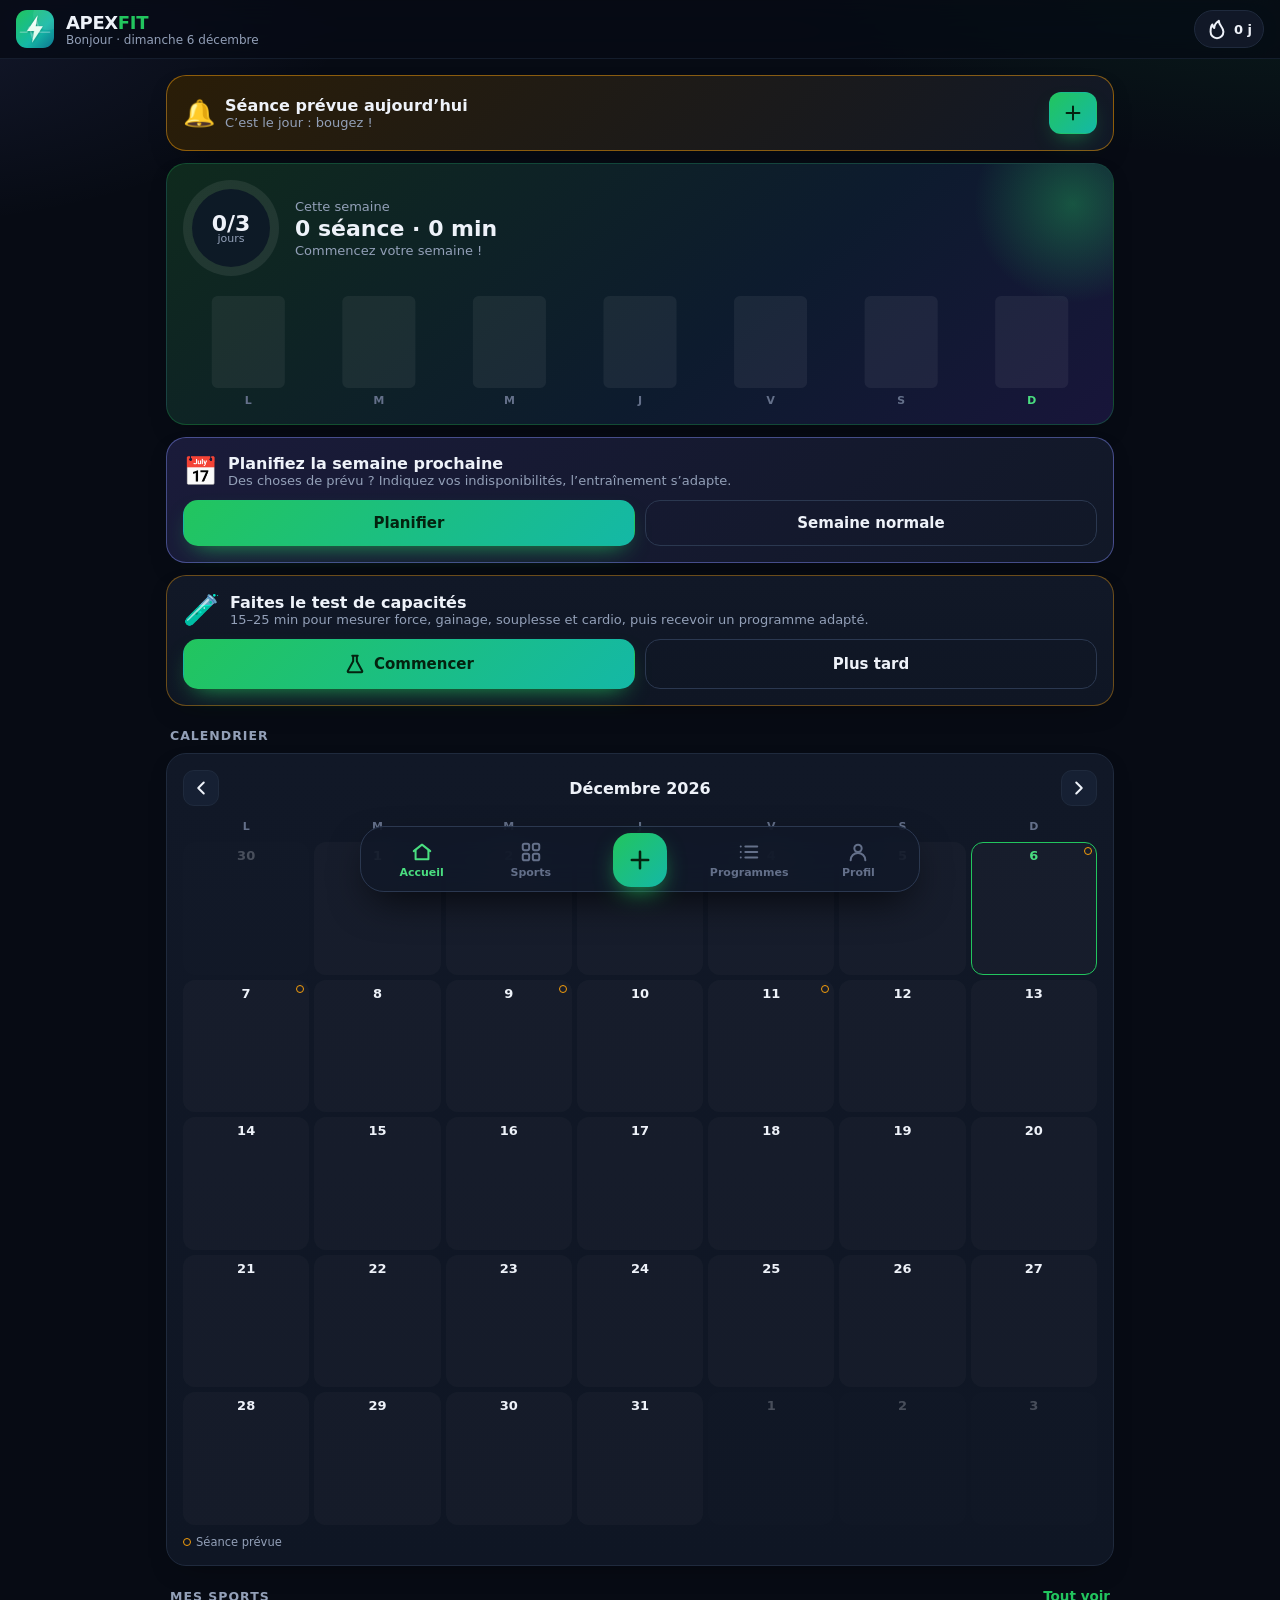
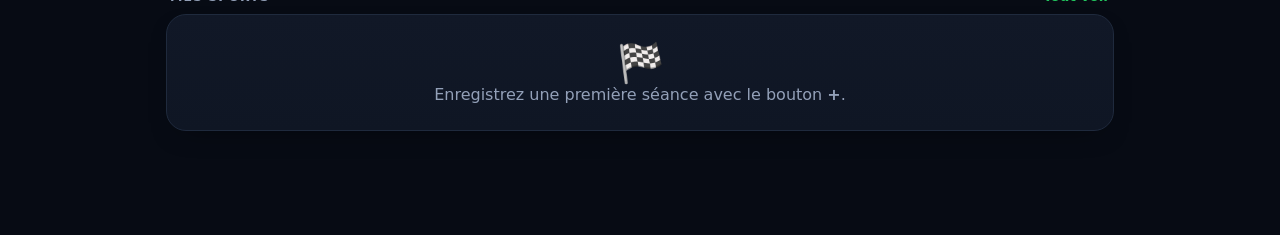
==== commit bde39f46: "v3.4 : planning de la semaine (indisponibilités, séances express), préparation par sport pratiqué, 4" ====
--- a/index.html
+++ b/index.html
@@ -194,6 +194,32 @@
 .choice button.on{animation:pop .35s cubic-bezier(.3,1.8,.5,1)}
 @media (prefers-reduced-motion: reduce){*{animation:none!important;transition:none!important}}
 
+/* progression, corps, rappels */
+.sug{font-size:12.5px;font-weight:700;margin:-2px 0 8px;padding:6px 10px;border-radius:10px;background:rgba(148,163,184,.1);color:var(--mu)}
+.sug.up{background:rgba(34,197,94,.12);color:#86efac}.sug.down{background:rgba(245,158,11,.12);color:#fcd34d}
+.todaycard{border-color:rgba(245,158,11,.5);background:linear-gradient(135deg,#2a1d07,#111827)}
+.bell{font-size:26px;animation:ring 2.5s ease-in-out infinite;transform-origin:50% 0}
+@keyframes ring{0%,60%,100%{transform:rotate(0)}10%{transform:rotate(14deg)}20%{transform:rotate(-12deg)}30%{transform:rotate(8deg)}40%{transform:rotate(-4deg)}}
+canvas.spark{width:100px;height:30px}
+.thumbs{display:flex;gap:8px;overflow-x:auto;margin-top:10px;scrollbar-width:none}
+.th{flex:none;width:86px;border:0;background:none;padding:0;cursor:pointer;color:var(--mu);font-size:11px}
+.th img{width:86px;height:110px;object-fit:cover;border-radius:12px;background:var(--card2);display:block;margin-bottom:4px}
+.cmp{position:relative;margin-top:12px;border-radius:16px;overflow:hidden;background:#000;aspect-ratio:3/4}
+.cmp>img{position:absolute;inset:0;width:100%;height:100%;object-fit:cover}
+.cmpBar{position:absolute;top:0;bottom:0;left:50%;width:3px;background:#fff;box-shadow:0 0 8px rgba(0,0,0,.6)}
+.cmpL,.cmpR{position:absolute;bottom:10px;padding:4px 10px;border-radius:99px;background:rgba(0,0,0,.6);font-size:12px;font-weight:700}.cmpL{left:10px}.cmpR{right:10px}
+
+/* planning */
+.plancard{border-color:rgba(129,140,248,.45);background:linear-gradient(135deg,#1a1b3a,#111827)}
+.dayrow{display:flex;align-items:center;gap:10px;padding:10px 12px;border-radius:14px;background:var(--card2);border:1px solid var(--line);margin-top:8px}
+.dayrow .dl{flex:1;min-width:0}.dayrow .dl b{display:block;font-size:14.5px}.dayrow .dl small{display:block;color:var(--mu);font-size:12.5px;margin-top:2px;white-space:nowrap;overflow:hidden;text-overflow:ellipsis}
+.dayrow.past{opacity:.45}.dayrow.off{border-color:rgba(244,63,94,.35)}.dayrow.court{border-color:rgba(245,158,11,.4)}
+.avb{display:flex;gap:4px}.avb button{width:38px;height:38px;border-radius:11px;border:1px solid var(--line2);background:var(--card);font-size:16px;cursor:pointer;opacity:.5;transition:all .15s}
+.avb button.on{opacity:1;transform:scale(1.08)}.avb button.on.ok{background:rgba(34,197,94,.18);border-color:rgba(34,197,94,.6)}.avb button.on.court{background:rgba(245,158,11,.18);border-color:rgba(245,158,11,.6)}.avb button.on.off{background:rgba(244,63,94,.18);border-color:rgba(244,63,94,.6)}
+.cal .d.av-off{background:repeating-linear-gradient(135deg,rgba(71,85,105,.35) 0 4px,transparent 4px 9px);color:var(--dim)}
+.cal .d.av-court:before{content:'⏱';position:absolute;top:1px;left:3px;font-size:9px}
+.mini{display:flex;flex-direction:column;align-items:center;gap:3px;width:62px;cursor:pointer}.mini small{font-size:10px;color:var(--mu);text-align:center;line-height:1.15}.mini .mvimg.thumb{width:52px;height:52px}
+
 </style>
 </head>
 <body>
@@ -505,7 +531,236 @@
 
 // ===================== IMAGES DES MOUVEMENTS =====================
 // [format, nombre d'images] : photos départ/arrivée (free-exercise-db, domaine public) ou dessins sur mesure
-const IMG = {"dc":["jpg",2],"dih":["jpg",2],"pompe":["jpg",2],"dips":["jpg",2],"ecarte":["jpg",2],"tractions":["jpg",2],"rowb":["jpg",2],"rowh":["jpg",2],"tirage":["jpg",2],"sdt":["jpg",2],"sdtr":["jpg",2],"squat":["jpg",2],"goblet":["jpg",2],"fentes":["jpg",2],"presse":["jpg",2],"hipthrust":["jpg",2],"legcurl":["jpg",2],"mollets":["jpg",2],"dm":["jpg",2],"elev":["jpg",2],"facepull":["jpg",2],"curl":["jpg",2],"marteau":["jpg",2],"triceps":["jpg",2],"gainage":["jpg",2],"gainlat":["jpg",2],"releve":["jpg",2],"swing":["jpg",2],"ef":["jpg",2],"fc":["jpg",2],"fl":["jpg",2],"seuil":["jpg",2],"sl":["jpg",2],"cotes":["svg",2],"talons":["jpg",2],"skipping":["jpg",2],"bondissantes":["jpg",2],"chasses":["svg",2],"lignes":["svg",2],"technique":["jpg",2],"z2":["svg",2],"sweet":["jpg",2],"sprints":["svg",2],"velocite":["jpg",2],"danseuse":["svg",2],"reglage":["svg",1],"crawl":["svg",2],"brasse":["svg",2],"dos":["svg",2],"papillon":["svg",2],"rattrape":["svg",2],"planche":["svg",2],"pull":["svg",2],"resp3":["svg",2],"burpee":["svg",2],"jj":["jpg",2],"mc":["jpg",2],"squatjump":["jpg",2],"thruster":["jpg",2],"boxjump":["jpg",2],"corde":["jpg",2],"fentesaut":["jpg",2],"commando":["svg",2],"wallball":["svg",2],"rameur":["jpg",2],"chien":["svg",1],"cobra":["svg",1],"enfant":["jpg",2],"guerrier1":["svg",1],"guerrier2":["svg",1],"pigeon":["svg",1],"chatvache":["jpg",2],"fentebasse":["jpg",2],"ischios":["jpg",2],"thoracique":["jpg",2],"9090":["svg",1],"pont":["jpg",2],"active":["svg",2],"nordique":["svg",2],"montee":["svg",2],"test_squat":["jpg",2],"test_souplesse":["jpg",2]};
+const IMG = {"dc":["jpg",2],"dih":["jpg",2],"pompe":["jpg",2],"dips":["jpg",2],"ecarte":["jpg",2],"tractions":["jpg",2],"rowb":["jpg",2],"rowh":["jpg",2],"tirage":["jpg",2],"sdt":["jpg",2],"sdtr":["jpg",2],"squat":["jpg",2],"goblet":["jpg",2],"fentes":["jpg",2],"presse":["jpg",2],"hipthrust":["jpg",2],"legcurl":["jpg",2],"mollets":["jpg",2],"dm":["jpg",2],"elev":["jpg",2],"facepull":["jpg",2],"curl":["jpg",2],"marteau":["jpg",2],"triceps":["jpg",2],"gainage":["jpg",2],"gainlat":["jpg",2],"releve":["jpg",2],"swing":["jpg",2],"ef":["jpg",2],"fc":["jpg",2],"fl":["jpg",2],"seuil":["jpg",2],"sl":["jpg",2],"cotes":["svg",2],"talons":["jpg",2],"skipping":["jpg",2],"bondissantes":["jpg",2],"chasses":["svg",2],"lignes":["svg",2],"technique":["jpg",2],"z2":["svg",2],"sweet":["jpg",2],"sprints":["svg",2],"velocite":["jpg",2],"danseuse":["svg",2],"reglage":["svg",1],"crawl":["svg",2],"brasse":["svg",2],"dos":["svg",2],"papillon":["svg",2],"rattrape":["svg",2],"planche":["svg",2],"pull":["svg",2],"resp3":["svg",2],"burpee":["svg",2],"jj":["jpg",2],"mc":["jpg",2],"squatjump":["jpg",2],"thruster":["jpg",2],"boxjump":["jpg",2],"corde":["jpg",2],"fentesaut":["jpg",2],"commando":["svg",2],"wallball":["svg",2],"rameur":["jpg",2],"chien":["svg",1],"cobra":["svg",1],"enfant":["jpg",2],"guerrier1":["svg",1],"guerrier2":["svg",1],"pigeon":["svg",1],"chatvache":["jpg",2],"fentebasse":["jpg",2],"ischios":["jpg",2],"thoracique":["jpg",2],"9090":["svg",1],"pont":["jpg",2],"active":["svg",2],"nordique":["svg",2],"montee":["svg",2],"test_squat":["jpg",2],"test_souplesse":["jpg",2],"bandpa":["jpg",2],"rotext":["jpg",2],"oiseauel":["jpg",2],"pallof":["jpg",2],"kickback":["jpg",2],"deadbug":["jpg",2],"superman":["jpg",2],"russian":["jpg",2],"nordic":["jpg",2],"molletexc":["jpg",2],"medrot":["jpg",2],"cou":["jpg",2],"poignet":["jpg",2],"glutepont1":["jpg",2],"worlds":["jpg",2],"hipcircles":["jpg",2],"chevilles":["jpg",2],"quadetir":["jpg",2],"pecsetir":["jpg",2],"molletsetir":["jpg",2],"couetir":["jpg",2],"epaulesmob":["jpg",2],"torsion":["jpg",2],"monster":["svg",2],"clam":["svg",2],"ytw":["svg",2],"birddog":["svg",2],"hollow":["svg",2],"shtaps":["svg",2],"copenhague":["svg",2],"equilibre":["svg",2],"stepdown":["svg",2],"chaise":["svg",1],"extdoigts":["svg",2],"tenue":["svg",1],"cossack":["svg",2],"squatprof":["svg",1],"sleeper":["svg",2],"etirpoignet":["svg",1]};
+
+// ===================== RENFORCEMENT : ÉLASTIQUES, GAINAGE, PRÉVENTION =====================
+M('muscu', 'bandpa', 'Écartés à l’élastique (pull-apart)', 'Élastiques', 'Élastique', 1, 'Arrière d’épaule, haut du dos',
+  ['Bras tendus devant à hauteur d’épaules, élastique en main.', 'Écartez les bras jusqu’à toucher la poitrine avec l’élastique, omoplates serrées.', 'Revenez lentement sans laisser claquer l’élastique.'],
+  ['Hausser les épaules', 'Cambrer le dos'], 'Le meilleur exercice pour compenser les épaules qui s’enroulent.', '3 × 15–20');
+M('muscu', 'rotext', 'Rotation externe d’épaule à l’élastique', 'Élastiques', 'Élastique', 1, 'Coiffe des rotateurs (infra-épineux)',
+  ['Élastique attaché à hauteur du coude, coude collé au corps à 90°.', 'Tournez l’avant-bras vers l’extérieur sans décoller le coude.', 'Revenez lentement en 2–3 s.'],
+  ['Coude qui s’écarte', 'Élastique trop dur'], 'Charge légère, sensation de brûlure mais jamais de douleur. Idéal après la pratique (tennis, padel, hand, volley).', '3 × 12–15 par bras');
+M('muscu', 'ytw', 'Y-T-W à l’élastique', 'Élastiques', 'Élastique', 1, 'Trapèzes moyens et inférieurs, omoplates',
+  ['Bras tendus au-dessus de la tête en Y, élastique tendu.', 'Ouvrez en T à hauteur d’épaules, puis ramenez les coudes en W.', 'Serrez les omoplates vers le bas à chaque position.'],
+  ['Cambrer le bas du dos', 'Monter les épaules aux oreilles'], 'Parfait en échauffement d’épaules.', '3 × 8 cycles');
+M('muscu', 'oiseauel', 'Oiseau à l’élastique', 'Élastiques', 'Élastique', 1, 'Arrière d’épaule, rhomboïdes',
+  ['Buste penché, élastique sous les pieds.', 'Ouvrez les bras sur les côtés, coudes légèrement fléchis.', 'Revenez lentement.'],
+  ['Dos rond', 'Élan'], 'Gardez la nuque dans l’alignement.', '3 × 15');
+M('muscu', 'monster', 'Marche latérale avec élastique', 'Élastiques', 'Mini-bande', 1, 'Moyen fessier, stabilité du genou',
+  ['Mini-bande au-dessus des genoux ou aux chevilles, demi-squat.', 'Faites des pas latéraux en gardant l’élastique tendu.', 'Genoux poussés vers l’extérieur tout le long.'],
+  ['Genoux qui rentrent', 'Se redresser'], 'Protège les genoux des sports d’appuis (foot, ski, basket).', '3 × 10 pas de chaque côté');
+M('muscu', 'clam', 'Ouverture de hanche (clamshell)', 'Élastiques', 'Mini-bande', 1, 'Moyen fessier, rotateurs de hanche',
+  ['Allongé sur le côté, genoux fléchis, mini-bande au-dessus des genoux.', 'Ouvrez le genou du dessus sans bouger le bassin.', 'Revenez lentement.'],
+  ['Bassin qui bascule en arrière', 'Mouvement trop rapide'], 'Main sur la hanche pour vérifier qu’elle ne bouge pas.', '3 × 15 par côté');
+M('muscu', 'pallof', 'Pallof press (anti-rotation)', 'Élastiques', 'Élastique ou poulie', 2, 'Gainage, obliques',
+  ['De profil par rapport à l’ancrage, élastique tenu contre la poitrine.', 'Poussez les bras tendus devant vous sans laisser le buste tourner.', 'Tenez 2 s puis ramenez.'],
+  ['Laisser le buste pivoter', 'Pieds trop serrés'], 'Gainage « anti-rotation » : essentiel pour les sports de rotation (golf, tennis, boxe).', '3 × 10 par côté');
+M('muscu', 'kickback', 'Extension de hanche (kickback)', 'Élastiques', 'Élastique ou poulie', 1, 'Grand fessier',
+  ['À quatre pattes ou debout, élastique autour du pied.', 'Poussez la jambe vers l’arrière en serrant le fessier.', 'Revenez sans cambrer.'],
+  ['Cambrer le bas du dos', 'Balancer la jambe'], 'Ventre rentré pendant tout le mouvement.', '3 × 15 par jambe');
+M('muscu', 'deadbug', 'Dead bug', 'Abdos / gainage', 'Tapis', 1, 'Abdominaux profonds',
+  ['Sur le dos, bras vers le plafond, genoux à 90° au-dessus des hanches.', 'Allongez bras et jambe opposés en gardant le bas du dos plaqué.', 'Revenez et changez de côté.'],
+  ['Dos qui se décolle', 'Aller trop vite'], 'Expirez longuement en allongeant les membres.', '3 × 8 par côté');
+M('muscu', 'birddog', 'Bird dog', 'Abdos / gainage', 'Tapis', 1, 'Lombaires, fessiers, gainage',
+  ['À quatre pattes, dos plat.', 'Tendez le bras et la jambe opposés à l’horizontale.', 'Tenez 2 s sans bouger le bassin, puis changez.'],
+  ['Bassin qui tourne', 'Lever la jambe trop haut'], 'Imaginez un verre d’eau posé sur le bas du dos.', '3 × 8 par côté');
+M('muscu', 'hollow', 'Hollow body (position creuse)', 'Abdos / gainage', 'Tapis', 2, 'Abdominaux',
+  ['Sur le dos, bas du dos plaqué au sol.', 'Décollez épaules et jambes tendues, bras au-dessus de la tête.', 'Tenez la position en respirant.'],
+  ['Dos qui se cambre', 'Jambes trop basses'], 'Trop dur ? Pliez les genoux ou gardez les bras le long du corps.', '3 × 20–40 s');
+M('muscu', 'shtaps', 'Planche avec toucher d’épaule', 'Abdos / gainage', 'Tapis', 2, 'Gainage, dentelé, épaules',
+  ['Position de pompe bras tendus, pieds écartés.', 'Touchez l’épaule opposée avec une main sans que le bassin bouge.', 'Alternez lentement.'],
+  ['Bassin qui se balance', 'Fesses hautes'], 'Plus les pieds sont serrés, plus c’est difficile.', '3 × 20 touches');
+M('muscu', 'superman', 'Superman', 'Abdos / gainage', 'Tapis', 1, 'Lombaires, fessiers',
+  ['Allongé sur le ventre, bras devant.', 'Décollez bras et jambes quelques centimètres.', 'Tenez 3 s, redescendez.'],
+  ['Relever la tête', 'Monter trop haut'], 'Regard vers le sol, nuque longue.', '3 × 10');
+M('muscu', 'russian', 'Russian twist', 'Abdos / gainage', 'Poids léger (facultatif)', 2, 'Obliques',
+  ['Assis, buste incliné en arrière, pieds au sol ou décollés.', 'Tournez les épaules d’un côté à l’autre.', 'Gardez le dos droit.'],
+  ['Dos rond', 'Bouger seulement les bras'], 'C’est la poitrine qui tourne, pas seulement les mains.', '3 × 20');
+M('muscu', 'copenhague', 'Gainage Copenhague (adducteurs)', 'Prévention', 'Banc', 3, 'Adducteurs, obliques',
+  ['Gainage latéral, jambe du dessus posée sur un banc (genou pour débuter, cheville pour progresser).', 'Montez le bassin jusqu’à l’alignement.', 'Redescendez lentement.'],
+  ['Bassin qui tombe', 'Douleur à l’aine (arrêtez)'], 'Ajouté au FIFA 11+, il renforce nettement les adducteurs des footballeurs.', '3 × 5–10 par côté');
+M('muscu', 'nordic', 'Nordic hamstring', 'Prévention', 'Partenaire ou cale-pieds', 3, 'Ischio-jambiers (excentrique)',
+  ['À genoux sur un coussin, chevilles tenues par un partenaire.', 'Descendez le buste vers l’avant le plus lentement possible, corps droit.', 'Rattrapez-vous avec les mains, remontez en poussant.'],
+  ['Plier les hanches', 'Descente trop rapide'], 'L’exercice le plus étudié contre les blessures aux ischios. Commencez à 3–5 répétitions.', '2–3 × 3–8');
+M('muscu', 'equilibre', 'Équilibre sur une jambe', 'Prévention', 'Aucun (coussin pour progresser)', 1, 'Chevilles, proprioception',
+  ['Debout sur une jambe, genou légèrement fléchi.', 'Tenez 30 s sans poser l’autre pied.', 'Progression : yeux fermés, sur coussin, en lançant une balle.'],
+  ['Genou verrouillé', 'Regarder ses pieds'], '5 à 15 minutes, 2 à 3 fois par semaine, réduit les entorses de cheville.', '3 × 30 s par jambe');
+M('muscu', 'stepdown', 'Descente de marche (excentrique)', 'Prévention', 'Marche ou box', 2, 'Quadriceps (excentrique), stabilité du genou',
+  ['Debout sur une marche, sur une jambe.', 'Descendez l’autre talon vers le sol en 3–4 s, genou dans l’axe du pied.', 'Effleurez le sol et remontez.'],
+  ['Genou qui rentre', 'Descente trop rapide'], 'Prépare les cuisses aux descentes (trail, rando, ski).', '3 × 8 par jambe');
+M('muscu', 'chaise', 'Chaise au mur', 'Prévention', 'Mur', 1, 'Quadriceps (isométrie)',
+  ['Dos contre le mur, cuisses parallèles au sol, genoux au-dessus des chevilles.', 'Tenez la position en respirant.', 'Relevez-vous en glissant le long du mur.'],
+  ['Genoux devant les orteils', 'Mains sur les cuisses'], 'Progressez jusqu’à 90–120 s, la durée d’une descente à ski.', '3 × 45–120 s');
+M('muscu', 'molletexc', 'Mollet excentrique unipodal', 'Prévention', 'Marche', 2, 'Mollets, tendon d’Achille',
+  ['Montez sur la pointe avec les deux pieds.', 'Retirez un pied et descendez sur une jambe en 3 s, talon sous la marche.', 'Remontez à deux pieds.'],
+  ['Descendre trop vite', 'Genou verrouillé'], 'Protège le tendon d’Achille des coureurs.', '3 × 12 par jambe');
+M('muscu', 'medrot', 'Lancer rotatif de médecine-ball', 'Puissance', 'Médecine-ball + mur', 2, 'Obliques, hanches, puissance',
+  ['De profil face à un mur, ballon à hauteur de hanche.', 'Pivotez en poussant avec la jambe arrière et lancez fort contre le mur.', 'Rattrapez et recommencez.'],
+  ['Lancer avec les bras', 'Pieds immobiles'], 'Le mouvement part des jambes et des hanches : idéal pour la frappe (boxe, tennis, golf).', '4 × 6 par côté');
+M('muscu', 'cou', 'Renforcement isométrique du cou', 'Prévention', 'Mains', 1, 'Muscles du cou',
+  ['Assis, tête droite, main sur le front.', 'Poussez la tête contre la main sans bouger, 5–8 s.', 'Répétez à l’arrière et sur les deux côtés.'],
+  ['Pousser trop fort d’un coup', 'Bloquer la respiration'], 'Montez progressivement la force. Utile en rugby et sports de combat.', '3 × 4 directions × 8 s');
+M('muscu', 'poignet', 'Renforcement des avant-bras', 'Prévention', 'Haltère léger', 1, 'Fléchisseurs et extenseurs du poignet',
+  ['Avant-bras posé sur la cuisse, poignet dans le vide.', 'Montez et descendez le poignet lentement, paume vers le bas puis vers le haut.', 'Charge légère, mouvement complet.'],
+  ['Charge trop lourde', 'Bouger l’avant-bras'], 'Prévient le « tennis elbow » et renforce la tenue (raquette, escalade, tir).', '3 × 15 par sens');
+M('muscu', 'extdoigts', 'Extension des doigts à l’élastique', 'Prévention', 'Élastique', 1, 'Extenseurs des doigts',
+  ['Placez un élastique autour du bout des doigts.', 'Écartez les doigts au maximum.', 'Revenez lentement.'],
+  ['Mouvement saccadé'], 'Antagoniste indispensable pour les grimpeurs.', '3 × 25');
+M('muscu', 'tenue', 'Tenue de bras (isométrie)', 'Prévention', 'Haltère léger ou bouteille', 1, 'Épaule, endurance de tenue',
+  ['Debout, bras tendu à l’horizontale, petite charge en main (1–2 kg).', 'Tenez immobile en respirant calmement.', 'Reposez 30 s, changez de bras.'],
+  ['Hausser l’épaule', 'Bloquer la respiration'], 'Spécifique au tir : améliore l’endurance de la tenue de l’arme.', '4 × 30–45 s');
+M('muscu', 'glutepont1', 'Pont fessier sur une jambe', 'Prévention', 'Tapis', 2, 'Fessiers, ischios',
+  ['Sur le dos, un pied au sol, l’autre jambe tendue.', 'Montez le bassin sans le laisser pencher.', 'Redescendez lentement.'],
+  ['Bassin qui bascule', 'Pousser avec les lombaires'], 'Bon test de symétrie gauche/droite.', '3 × 10 par jambe');
+// ---- Mobilité & souplesse
+M('mobilite', 'worlds', 'Le meilleur étirement du monde', 'Corps entier', 'Tapis', 1, 'Hanches, ischios, haut du dos',
+  ['Fente avant, main du même côté au sol à l’intérieur du pied.', 'Tournez le buste et tendez le bras vers le plafond.', 'Revenez, puis tendez la jambe avant (étirement des ischios).'],
+  ['Genou arrière qui s’effondre'], 'Échauffement complet en une minute.', '5 par côté');
+M('mobilite', 'hipcircles', 'Cercles de hanches', 'Hanches', 'Aucun', 1, 'Mobilité de hanche',
+  ['Debout, mains sur les hanches ou sur un mur.', 'Décrivez de grands cercles avec le genou levé.', '10 dans un sens, 10 dans l’autre.'],
+  ['Bouger le buste'], 'Lent et contrôlé : allez au bout de l’amplitude.', '2 × 10 par sens');
+M('mobilite', 'chevilles', 'Mobilité des chevilles', 'Jambes', 'Aucun', 1, 'Chevilles',
+  ['Assis ou debout sur une jambe.', 'Faites des cercles complets avec la cheville.', 'Puis genou vers le mur pied à plat (flexion de cheville).'],
+  ['Talon qui décolle'], 'Une bonne flexion de cheville améliore squat et course.', '2 × 10 par sens');
+M('mobilite', 'quadetir', 'Étirement des quadriceps', 'Jambes', 'Aucun', 1, 'Quadriceps, psoas',
+  ['Debout, attrapez la cheville derrière vous.', 'Genoux serrés, bassin légèrement en avant.', 'Tenez en respirant.'],
+  ['Cambrer le dos', 'Genou qui part sur le côté'], 'Tenez-vous à un mur pour l’équilibre.', '2 × 30 s par jambe');
+M('mobilite', 'pecsetir', 'Étirement pectoraux et épaules', 'Épaules', 'Mur ou cadre de porte', 1, 'Pectoraux, avant d’épaule',
+  ['Avant-bras contre un mur ou un cadre de porte, coude à hauteur d’épaule.', 'Tournez doucement le buste à l’opposé.', 'Tenez sans forcer.'],
+  ['Hausser l’épaule'], 'Contre la posture « épaules en avant » du bureau.', '2 × 30 s par côté');
+M('mobilite', 'molletsetir', 'Étirement des mollets', 'Jambes', 'Mur', 1, 'Mollets',
+  ['Mains au mur, une jambe tendue derrière, talon au sol.', 'Avancez le bassin jusqu’à sentir l’étirement.', 'Fléchissez ensuite le genou arrière pour le soléaire.'],
+  ['Talon qui décolle'], 'Indispensable pour les coureurs.', '2 × 30 s par jambe');
+M('mobilite', 'papillon', 'Papillon (adducteurs)', 'Hanches', 'Tapis', 1, 'Adducteurs',
+  ['Assis, plantes de pieds collées, talons vers le bassin.', 'Dos droit, laissez les genoux descendre.', 'Penchez-vous légèrement en avant.'],
+  ['Arrondir le dos', 'Appuyer fort sur les genoux'], 'Respirez et laissez la gravité faire.', '2 × 45 s');
+M('mobilite', 'couetir', 'Étirement du cou', 'Épaules', 'Aucun', 1, 'Trapèzes, cou',
+  ['Assis droit, inclinez l’oreille vers l’épaule.', 'Main sur la tête sans tirer, épaule opposée basse.', 'Tenez puis changez.'],
+  ['Tirer sur la tête'], 'Idéal après le travail sur écran.', '2 × 30 s par côté');
+M('mobilite', 'epaulesmob', 'Rotations d’épaules (mobilité)', 'Épaules', 'Bâton ou élastique', 1, 'Épaules',
+  ['Bâton ou élastique tenu bras tendus, prise large.', 'Passez les bras au-dessus de la tête jusqu’aux fesses.', 'Revenez devant, sans plier les coudes.'],
+  ['Prise trop serrée', 'Forcer'], 'Élargissez la prise si ça coince.', '2 × 10');
+M('mobilite', 'torsion', 'Torsion allongée', 'Dos', 'Tapis', 1, 'Lombaires, fessiers',
+  ['Allongé sur le dos, amenez un genou fléchi de l’autre côté.', 'Bras ouverts, épaules au sol.', 'Respirez et relâchez.'],
+  ['Épaule qui décolle'], 'Parfait en fin de séance.', '2 × 45 s par côté');
+M('mobilite', 'cossack', 'Squat cosaque', 'Hanches', 'Aucun', 2, 'Adducteurs, hanches',
+  ['Pieds très écartés.', 'Descendez sur une jambe en gardant l’autre tendue, pointe vers le haut.', 'Passez de l’autre côté sans vous relever complètement.'],
+  ['Talon qui décolle', 'Dos rond'], 'Tenez-vous à un support au début.', '2 × 8 par côté');
+M('mobilite', 'squatprof', 'Squat profond tenu', 'Hanches', 'Aucun', 1, 'Hanches, chevilles',
+  ['Descendez en squat le plus bas possible, talons au sol.', 'Coudes à l’intérieur des genoux, poussez-les vers l’extérieur.', 'Respirez dans la position.'],
+  ['Talons qui décollent'], 'Tenez une barre ou un cadre de porte pour commencer.', '3 × 45 s');
+M('mobilite', 'sleeper', 'Sleeper stretch (épaule)', 'Épaules', 'Tapis', 1, 'Rotation interne d’épaule',
+  ['Allongé sur le côté, bras du dessous à 90° devant vous, coude plié.', 'Avec l’autre main, poussez doucement l’avant-bras vers le sol.', 'Tenez sans douleur.'],
+  ['Forcer', 'Rouler sur le dos'], 'Recommandé pour l’épaule des joueurs de tennis et de padel.', '3 × 30 s');
+M('mobilite', 'etirpoignet', 'Étirement des poignets', 'Épaules', 'Aucun', 1, 'Avant-bras',
+  ['Bras tendu devant, paume vers l’avant.', 'Tirez doucement les doigts vers vous avec l’autre main.', 'Puis paume vers le bas, doigts vers le sol.'],
+  ['Tirer trop fort'], 'Pour les grimpeurs, les tireurs et le travail sur clavier.', '2 × 20 s par sens');
+
+// ---- nouveaux programmes
+PROGRAMS.push(
+  { id: 'gainel', nom: 'Gainage & élastiques', obj: 'muscle', niv: 1, sem: 6, freq: 3, mat: 'aucun', ic: '🟢',
+    desc: 'Renforcement profond, épaules et hanches solides, avec un simple élastique et un tapis. 25 minutes.',
+    prog: '+2 répétitions ou +5 s par semaine ; élastique plus dur quand c’est facile.',
+    seances: [
+      { nom: 'Tronc & épaules', sport: 'muscu', items: [T('deadbug', 3, 40, 30), I('pallof', 3, 10, 45), I('bandpa', 3, 15, 45), I('rotext', 3, 12, 45), I('birddog', 3, 8, 30), T('gainlat', 2, 30, 30)] },
+      { nom: 'Hanches & dos', sport: 'muscu', items: [I('monster', 3, 10, 45), I('clam', 3, 15, 30), I('kickback', 3, 15, 30), I('superman', 3, 10, 30), T('hollow', 3, 25, 30), I('shtaps', 3, 20, 45)] }
+    ] },
+  { id: 'mobfull', nom: 'Mobilité complète', obj: 'mobilite', niv: 1, sem: 4, freq: 5, mat: 'aucun', ic: '🌀',
+    desc: 'Une routine de 15 minutes pour toutes les articulations : à faire le matin ou en échauffement.',
+    prog: 'Cherchez un peu plus d’amplitude chaque semaine, sans douleur.',
+    seances: [
+      { nom: 'Routine articulaire', sport: 'mobilite', items: [T('chevilles', 1, 40, 5), T('hipcircles', 1, 40, 5), T('worlds', 2, 45, 10), T('9090', 2, 45, 10), T('epaulesmob', 1, 40, 10), T('thoracique', 2, 40, 10), T('squatprof', 2, 40, 15)] },
+      { nom: 'Bas du corps', sport: 'mobilite', items: [T('cossack', 2, 45, 15), T('fentebasse', 2, 40, 10), T('pigeon', 2, 45, 10), T('papillon', 1, 60, 10), T('molletsetir', 2, 30, 10)] }
+    ] },
+  { id: 'souple', nom: 'Souplesse — étirements profonds', obj: 'mobilite', niv: 1, sem: 6, freq: 3, mat: 'aucun', ic: '🤸',
+    desc: 'Étirements tenus pour gagner en souplesse, à faire après l’entraînement ou le soir.',
+    prog: 'Tenez chaque étirement 10 s de plus toutes les 2 semaines.',
+    seances: [
+      { nom: 'Souplesse jambes', sport: 'mobilite', items: [T('ischios', 2, 45, 10), T('quadetir', 2, 40, 10), T('papillon', 2, 45, 10), T('pigeon', 2, 60, 10), T('molletsetir', 2, 40, 10)] },
+      { nom: 'Souplesse haut du corps', sport: 'mobilite', items: [T('pecsetir', 2, 40, 10), T('sleeper', 2, 30, 10), T('couetir', 2, 30, 10), T('etirpoignet', 2, 20, 10), T('chien', 2, 40, 10), T('enfant', 1, 60, 0)] }
+    ] },
+  { id: 'dos', nom: 'Dos solide', obj: 'forme', niv: 1, sem: 6, freq: 3, mat: 'aucun', ic: '🛡️',
+    desc: 'Renforcement et mobilité du dos, contre les raideurs de la position assise.',
+    prog: 'Tenez 2 s de plus chaque position chaque semaine.',
+    seances: [
+      { nom: 'Dos & gainage', sport: 'muscu', items: [T('chatvache', 1, 60, 10), I('birddog', 3, 8, 30), T('deadbug', 3, 40, 30), I('pont', 3, 12, 30), I('superman', 3, 10, 30), T('gainlat', 2, 25, 30), T('torsion', 1, 60, 0)] }
+    ] }
+);
+
+// ===================== PRÉPARATION PHYSIQUE PAR SPORT PRATIQUÉ =====================
+// Contenus construits à partir de programmes de prévention publiés (FIFA 11+, prévention de l'épaule des sports de lancer,
+// entraînement des antagonistes en escalade, préparation au ski, mobilité du golfeur, tir sportif…)
+const SPEC = {
+  foot: { nom: 'Football', ic: '⚽', qual: 'Endurance intermittente, vitesse, changements de direction, frappe', risques: 'Ischio-jambiers, adducteurs, chevilles, genoux (LCA)',
+    tips: ['Faites le programme d’échauffement FIFA 11+ avant chaque entraînement : il réduit nettement les blessures.', 'Le Nordic hamstring est l’exercice le plus étudié contre les déchirures des ischios.', 'Ajoutez le gainage Copenhague pour les adducteurs.'],
+    src: [['FIFA 11+ : méta-analyse (BJSM)', 'https://bjsm.bmj.com/content/51/7/562'], ['Prévention en football (Aspetar)', 'https://www.aspetar.com/Journal/viewarticle.aspx?id=568']],
+    seances: [{ nom: 'Prévention (type FIFA 11+)', sport: 'muscu', items: [I('nordic', 3, 5, 90), I('copenhague', 3, 6, 60), T('equilibre', 3, 30, 20), T('gainage', 3, 40, 30), T('gainlat', 2, 30, 30), I('monster', 2, 10, 30)] },
+      { nom: 'Force & explosivité', sport: 'muscu', items: [I('squat', 4, 5, 150), I('fentes', 3, 8, 90), I('hipthrust', 3, 8, 90), I('boxjump', 4, 4, 90), I('mollets', 3, 15, 60), I('pallof', 3, 10, 45)] }] },
+  rugby: { nom: 'Rugby', ic: '🏉', qual: 'Force, puissance, résistance aux contacts', risques: 'Cou et commotions, épaules, genoux',
+    tips: ['Un programme régulier de renforcement du cou est associé à moins de blessures cervicales.', 'Montez la force du cou très progressivement, en isométrie.', 'Le travail de force maximale protège dans les impacts.'],
+    src: [['Renforcement du cou en rugby (JSSM)', 'https://pubmed.ncbi.nlm.nih.gov/?term=neck+strengthening+rugby+injury']],
+    seances: [{ nom: 'Force & cou', sport: 'muscu', items: [I('squat', 5, 5, 150), I('dc', 4, 6, 120), I('rowb', 4, 8, 90), I('cou', 3, 4, 45), T('gainage', 3, 45, 30)] },
+      { nom: 'Puissance & épaules', sport: 'muscu', items: [I('medrot', 4, 6, 90), I('boxjump', 4, 4, 90), I('tractions', 4, 6, 120), I('dm', 3, 8, 90), I('nordic', 3, 5, 90), I('rotext', 2, 15, 45)] }] },
+  basket: { nom: 'Basket', ic: '🏀', qual: 'Détente, appuis, changements de direction', risques: 'Chevilles (entorses), genoux, tendon rotulien',
+    tips: ['Un entraînement d’équilibre spécifique, 5 à 10 min 3 fois par semaine, a réduit les entorses de cheville chez des basketteurs.', 'Travaillez la réception de saut genoux dans l’axe.'],
+    src: [['Équilibre et entorses en basket (JSSM)', 'https://pubmed.ncbi.nlm.nih.gov/?term=balance+training+ankle+sprain+basketball']],
+    seances: [{ nom: 'Appuis & réceptions', sport: 'muscu', items: [T('equilibre', 3, 30, 20), I('squatjump', 4, 6, 60), I('stepdown', 3, 8, 45), I('molletexc', 3, 12, 45), I('monster', 3, 10, 30), T('gainlat', 2, 30, 30)] },
+      { nom: 'Force jambes & tronc', sport: 'muscu', items: [I('goblet', 4, 10, 90), I('fentes', 3, 10, 60), I('glutepont1', 3, 10, 45), I('pallof', 3, 10, 45), T('gainage', 3, 45, 30)] }] },
+  volley: { nom: 'Volley', ic: '🏐', qual: 'Détente, épaule du smash, réceptions', risques: 'Chevilles, épaules, genoux',
+    tips: ['Un programme de plateau d’équilibre a réduit les entorses de cheville chez des volleyeurs.', 'Renforcez la coiffe des rotateurs de l’épaule de frappe.'],
+    src: [['Plateau d’équilibre et entorses en volley (AJSM)', 'https://pubmed.ncbi.nlm.nih.gov/?term=balance+board+ankle+sprain+volleyball']],
+    seances: [{ nom: 'Chevilles & sauts', sport: 'muscu', items: [T('equilibre', 3, 30, 20), I('squatjump', 4, 6, 60), I('molletexc', 3, 12, 45), I('stepdown', 3, 8, 45), T('gainage', 3, 40, 30)] },
+      { nom: 'Épaules & force', sport: 'muscu', items: [I('rotext', 3, 15, 45), I('ytw', 3, 8, 45), I('bandpa', 3, 15, 45), I('goblet', 4, 10, 90), I('pallof', 3, 10, 45)] }] },
+  hand: { nom: 'Handball', ic: '🤾', qual: 'Lancer, contacts, appuis', risques: 'Genoux, chevilles, épaule du lanceur',
+    tips: ['Les programmes d’échauffement spécifiques au handball peuvent réduire le risque de blessure jusqu’à 50 %.', 'Renforcez les rotateurs externes de l’épaule et les omoplates.'],
+    src: [['Prévention en handball (Fit to Play)', 'https://fittoplay.org/sports/handball/handball']],
+    seances: [{ nom: 'Épaule du lanceur', sport: 'muscu', items: [I('rotext', 3, 15, 45), I('ytw', 3, 8, 45), I('oiseauel', 3, 15, 45), I('pompe', 3, 12, 60), I('pallof', 3, 10, 45)] },
+      { nom: 'Genoux & appuis', sport: 'muscu', items: [T('equilibre', 3, 30, 20), I('nordic', 3, 5, 90), I('stepdown', 3, 8, 45), I('squatjump', 3, 6, 60), I('monster', 3, 10, 30)] }] },
+  tennis: { nom: 'Tennis', ic: '🎾', qual: 'Rotation, appuis, épaule et coude', risques: 'Épaule (coiffe), coude, dos, chevilles',
+    tips: ['La force des rotateurs externes de l’épaule est essentielle au service.', 'Faites le renforcement de l’épaule après avoir joué, pas avant, pour ne pas la fatiguer.', 'Étirements conseillés : bras croisé et « sleeper stretch ».'],
+    src: [['Blessures de l’épaule au tennis (Human Kinetics)', 'https://us.humankinetics.com/blogs/excerpt/shoulder-injuries-in-tennis']],
+    seances: [{ nom: 'Épaule & coude (après le tennis)', sport: 'muscu', items: [I('rotext', 3, 15, 45), I('bandpa', 3, 15, 45), I('oiseauel', 3, 15, 45), I('poignet', 3, 15, 45), T('sleeper', 2, 30, 15)] },
+      { nom: 'Rotation & appuis', sport: 'muscu', items: [I('medrot', 4, 6, 60), I('pallof', 3, 10, 45), I('russian', 3, 20, 45), I('fentes', 3, 10, 60), T('equilibre', 3, 30, 20)] }] },
+  padel: { nom: 'Padel / badminton', ic: '🏸', qual: 'Appuis rapides, épaule, poignet', risques: 'Coude (épicondylite), épaule, chevilles, genoux',
+    tips: ['Renforcez la coiffe des rotateurs pour les smashs et les frappes au-dessus de la tête.', 'Gainage anti-rotation (Pallof press), dead bug et planche protègent le dos.', 'Équilibre unipodal, yeux fermés pour progresser, contre les entorses.'],
+    src: [['Blessures fréquentes au padel', 'https://padel-rules.pages.dev/player-guidelines/padel-injuries-prevention']],
+    seances: [{ nom: 'Épaule, coude & poignet', sport: 'muscu', items: [I('rotext', 3, 15, 45), I('ytw', 3, 8, 45), I('poignet', 3, 15, 45), I('bandpa', 3, 15, 45), T('etirpoignet', 2, 20, 10)] },
+      { nom: 'Tronc & appuis', sport: 'muscu', items: [I('pallof', 3, 10, 45), T('deadbug', 3, 40, 30), T('equilibre', 3, 30, 20), I('fentes', 3, 10, 60), I('glutepont1', 3, 10, 45)] }] },
+  combat: { nom: 'Boxe / sports de combat', ic: '🥊', qual: 'Puissance de rotation, cardio, gainage, cou', risques: 'Poignets et mains, épaules, cou',
+    tips: ['Avant la vitesse, construisez la force et la stabilité en rotation, avec du gainage « anti-rotation ».', 'Les lancers rotatifs de médecine-ball ressemblent au geste du coup de poing.'],
+    src: [['Puissance de rotation en boxe (Boxing Science)', 'https://boxingscience.co.uk/rotational-power-exercises/']],
+    seances: [{ nom: 'Puissance & rotation', sport: 'muscu', items: [I('medrot', 4, 6, 90), I('pallof', 3, 10, 45), I('pompe', 4, 12, 60), I('tractions', 4, 6, 90), I('cou', 3, 4, 45), I('poignet', 2, 15, 45)] },
+      { nom: 'Cardio de combat', sport: 'hiit', items: [T('corde', 3, 120, 60), T('burpee', 4, 30, 30), T('mc', 4, 30, 30), T('squatjump', 3, 30, 30), T('commando', 3, 30, 30)] }] },
+  escalade: { nom: 'Escalade', ic: '🧗', qual: 'Force de traction, doigts, gainage', risques: 'Doigts (poulies), épaules, coudes',
+    tips: ['L’escalade est un sport de traction : compensez avec les muscles antagonistes (extenseurs des doigts et du poignet, triceps, pectoraux, épaules).', 'Pompes, dips, développé et rotations d’épaule maintiennent l’épaule stable.', 'Débutant : n’abusez pas de la poutre (hangboard).'],
+    src: [['Entraîner les antagonistes (Gripped)', 'https://gripped.com/?p=29410'], ['Antagonistes et épaule (Nicros)', 'https://nicros.com/training/training-articles/physical/antagonist-muscle-training-to-prevent-injury/']],
+    seances: [{ nom: 'Antagonistes', sport: 'muscu', items: [I('pompe', 3, 12, 60), I('dm', 3, 10, 90), I('rotext', 3, 15, 45), I('extdoigts', 3, 25, 30), I('poignet', 3, 15, 45), I('shtaps', 3, 20, 45)] },
+      { nom: 'Traction & gainage', sport: 'muscu', items: [I('tractions', 4, 6, 120), T('hollow', 3, 30, 30), I('releve', 3, 10, 60), I('birddog', 3, 8, 30), I('facepull', 3, 15, 45)] }] },
+  ski: { nom: 'Ski', ic: '⛷️', qual: 'Force des cuisses en position fléchie, équilibre, gainage', risques: 'Genoux (entorses, LCA), poignets, épaules',
+    tips: ['Commencez la préparation 1 à 2 mois avant le séjour, 2 à 3 fois par semaine.', 'La chaise au mur jusqu’à 90–120 s imite une descente.', 'Faites aussi régler vos fixations par un professionnel : une grande partie des entorses du genou vient d’un mauvais réglage.'],
+    src: [['Préparation au ski (Suva)', 'https://www.suva.ch/fr-ch/prevention/loisirs/eviter-les-blessures-durant-les-sports-de-neige/programme-de-fitness-avec-loic?lang=fr-CH'], ['Préparer ses genoux au ski', 'https://lasante.net/fiches-conseil/bien-etre/vacances-et-bien-etre/preparer-ses-genoux-au-ski.htm']],
+    seances: [{ nom: 'Cuisses & genoux', sport: 'muscu', items: [T('chaise', 3, 60, 60), I('goblet', 4, 12, 60), I('stepdown', 3, 8, 45), I('monster', 3, 10, 30), I('fentes', 3, 10, 60)] },
+      { nom: 'Équilibre & explosivité', sport: 'muscu', items: [T('equilibre', 3, 30, 20), I('squatjump', 3, 8, 60), T('chasses', 3, 30, 30), T('gainlat', 3, 30, 30), T('gainage', 3, 45, 30)] }] },
+  golf: { nom: 'Golf', ic: '⛳', qual: 'Rotation du haut du dos, mobilité des hanches, stabilité', risques: 'Bas du dos, coude, épaule',
+    tips: ['Si le haut du dos et les hanches tournent mal, c’est le bas du dos qui compense : travaillez leur mobilité.', 'Le gainage anti-rotation stabilise le swing.'],
+    src: [['Exercices pour le swing (ACE)', 'https://acefitness.org/resources/everyone/blog/5943/exercises-to-improve-your-golf-swing'], ['Prévenir les blessures au golf', 'https://gaylord.org/patients-families/about/news/news-list/nyt-to-prevent-golfing-injuries-loosen-up-your-spine']],
+    seances: [{ nom: 'Mobilité du swing', sport: 'mobilite', items: [T('thoracique', 2, 45, 10), T('worlds', 2, 45, 10), T('9090', 2, 45, 10), T('hipcircles', 1, 40, 5), T('torsion', 1, 60, 0)] },
+      { nom: 'Stabilité & rotation', sport: 'muscu', items: [I('pallof', 3, 10, 45), T('deadbug', 3, 40, 30), I('medrot', 3, 6, 60), I('glutepont1', 3, 10, 45), T('equilibre', 3, 30, 20)] }] },
+  trail: { nom: 'Trail / rando sportive', ic: '🏔️', qual: 'Endurance, descentes, chevilles', risques: 'Quadriceps et genoux en descente, chevilles, tendon d’Achille',
+    tips: ['En descente, les quadriceps travaillent en excentrique (en s’allongeant) : entraînez-les spécifiquement.', 'Mollets en excentrique et équilibre pour les terrains instables.'],
+    src: [['Excentrique et descente (CTS)', 'https://trainright.com/eccentric-strength-training-for-improved-downhill-running-performance/']],
+    seances: [{ nom: 'Descentes & chevilles', sport: 'muscu', items: [I('stepdown', 3, 8, 45), I('molletexc', 3, 12, 45), T('equilibre', 3, 30, 20), I('fentes', 3, 10, 60), I('nordic', 2, 5, 90)] },
+      { nom: 'Tronc & hanches', sport: 'muscu', items: [T('deadbug', 3, 40, 30), I('birddog', 3, 8, 30), I('monster', 3, 10, 30), I('glutepont1', 3, 10, 45), T('gainlat', 2, 30, 30)] }] },
+  tir: { nom: 'Tir sportif', ic: '🎯', qual: 'Stabilité, endurance de tenue, gainage, calme', risques: 'Épaule, poignet, cou, dos (positions statiques)',
+    tips: ['La stabilité est la base de la précision : le gainage et l’équilibre réduisent les mouvements parasites.', 'Renforcez la tenue du poignet avec des exercices à l’élastique.', 'Une endurance cardio régulière aide à garder le calme et un rythme cardiaque bas.'],
+    src: [['Stabilité au pistolet', 'https://tirsportifchabris.fr/blog/entrainement-tir-pistolet'], ['Stand de tir : renforcement du poignet', 'https://tirsportifchabris.fr/blog/stand-de-tir-stab']],
+    seances: [{ nom: 'Stabilité & gainage', sport: 'muscu', items: [T('gainage', 3, 45, 30), T('gainlat', 2, 30, 30), T('deadbug', 3, 40, 30), I('birddog', 3, 8, 30), T('equilibre', 3, 30, 20), T('tenue', 4, 30, 30)] },
+      { nom: 'Épaules & poignets', sport: 'muscu', items: [I('rotext', 3, 15, 45), I('bandpa', 3, 15, 45), I('oiseauel', 3, 15, 45), I('poignet', 3, 15, 45), T('couetir', 2, 30, 10), T('etirpoignet', 2, 20, 10)] }] }
+};
+OBJ.sport = 'Préparation sportive';
+Object.entries(SPEC).forEach(([k, s]) => PROGRAMS.push({ id: 'sp_' + k, spec: k, nom: `Préparation ${s.nom}`, obj: 'sport', niv: 2, sem: 6, freq: 2, mat: 'aucun', ic: s.ic,
+  desc: `Préparation physique spécifique au ${s.nom.toLowerCase()} : ${s.qual.toLowerCase()}. Prévention : ${s.risques.toLowerCase()}.`,
+  prog: 'À faire 2 fois par semaine en plus de votre pratique, à distance des matchs. +1 série toutes les 2 semaines.', seances: s.seances }));
 
 </script>
 <script>
@@ -553,9 +808,9 @@
 // ===================== DONNÉES =====================
 const KEY = 'apexfit_v3';
 let S = load();
-function blank() { return { v: 3, profile: { prenom: '', age: 30, sexe: 'h', poids: '', taille: '', obj: 'forme', jours: 3, mat: ['aucun'], sports: [] }, sessions: [], templates: [], tests: [], prog: null, goals: [], skipTest: false }; }
+function blank() { return { v: 3, profile: { prenom: '', age: 30, sexe: 'h', poids: '', taille: '', obj: 'forme', jours: 3, mat: ['aucun'], sports: [] }, sessions: [], templates: [], tests: [], prog: null, goals: [], skipTest: false, body: [], remind: null, avail: {}, weekOk: {} }; }
 function load() {
-  try { const s = JSON.parse(localStorage.getItem(KEY)); if (s && s.v === 3) return Object.assign(blank(), s); } catch (e) {}
+  try { const s = JSON.parse(localStorage.getItem(KEY)); if (s && s.v === 3) { const o = Object.assign(blank(), s); o.body = o.body || []; o.avail = o.avail || {}; o.weekOk = o.weekOk || {}; o.profile.pratique = o.profile.pratique || []; return o; } } catch (e) {}
   const s = blank();
   try { // reprise des données de l'ancienne version (apexfit_state)
     const o = JSON.parse(localStorage.getItem('apexfit_state'));
@@ -616,14 +871,20 @@
     <div class="mu small">${w.km ? w.km.toFixed(1) + ' km parcourus · ' : ''}${prev.min || w.min ? (delta >= 0 ? '▲ ' : '▼ ') + hmin(Math.abs(delta)) + ' vs sem. dernière' : 'Commencez votre semaine !'}</div></div></div>
     <canvas class="ch" id="weekChart" height="120" style="margin-top:12px;position:relative"></canvas></div>`;
   // prochaine action
+  h += planPrompt();
   if (!lastTest && !S.skipTest) h += `<div class="card" style="border-color:rgba(245,158,11,.4)"><div class="row"><div class="em" style="font-size:30px">🧪</div><div style="flex:1"><b>Faites le test de capacités</b><div class="mu small">15–25 min pour mesurer force, gainage, souplesse et cardio, puis recevoir un programme adapté.</div></div></div>
     <div class="grid2" style="margin-top:12px"><button class="btn pri" onclick="startTest()">${ic('test')}Commencer</button><button class="btn ghost" onclick="S.skipTest=true;save();render()">Plus tard</button></div></div>`;
   if (nx) h += `<div class="card"><div class="mu tiny" style="text-transform:uppercase;letter-spacing:.08em;font-weight:800">Prochaine séance · ${esc(nx.p.nom)}</div>
     <div class="row" style="margin-top:8px"><div class="em" style="font-size:28px">${SPORTS[nx.s.sport].ic}</div><div style="flex:1"><b style="font-size:17px">${esc(nx.s.nom)}</b><div class="mu small">${sessDesc(nx.s)}</div></div></div>
-    <div class="pbar" style="margin:12px 0 6px"><i style="width:${Math.round(nx.done / nx.total * 100)}%"></i></div><div class="mu tiny">${nx.done}/${nx.total} séances du programme</div>
-    <button class="btn pri w" style="margin-top:12px" onclick="startProgSession()">${ic('play')}Démarrer la séance</button></div>`;
+    <div class="pbar" style="margin:12px 0 6px"><i style="width:${Math.round(nx.done / nx.total * 100)}%"></i></div><div class="mu tiny">${nx.done}/${nx.total} séances du programme${(() => { const w = weekPlan(0).items[0] || weekPlan(1).items[0]; return w ? ` · prévue ${w.date === today() ? 'aujourd’hui' : parseD(w.date).toLocaleDateString('fr-FR', { weekday: 'long', day: 'numeric' })}${w.express ? ' (express)' : ''}` : ''; })()}</div>
+    <div class="grid2" style="margin-top:12px"><button class="btn pri" onclick="startProgSession()">${ic('play')}Démarrer</button><button class="btn" onclick="startProgSession(1)">⏱ Express</button></div>
+    <button class="btn ghost w sm" style="margin-top:8px" onclick="openPlanner(${new Date().getDay() === 6 || new Date().getDay() === 0 ? 1 : 0})">📅 Planifier ma semaine</button></div>`;
   else if (lastTest || S.skipTest) h += `<div class="card"><div class="row"><div class="em" style="font-size:28px">📋</div><div style="flex:1"><b>Choisissez un programme</b><div class="mu small">${lastTest ? 'Votre niveau : ' + lastTest.levelTxt + '. Des programmes vous sont recommandés.' : 'Des séances prêtes à suivre selon votre objectif.'}</div></div></div><button class="btn w" style="margin-top:12px" onclick="go('programmes')">Voir les programmes</button></div>`;
   // calendrier
+  const tp = plannedMap().get(today());
+  if (tp && !S.sessions.some(x => x.date === today())) h = `<div class="card todaycard"><div class="row"><div class="em bell">${tp.express ? '⏱' : '🔔'}</div><div style="flex:1"><b>${tp.express ? 'Journée chargée : séance express' : 'Séance prévue aujourd’hui'}</b><div class="mu small">${tp.s ? esc(tp.s.nom) : nx ? esc(nx.s.nom) : 'C’est le jour : bougez !'}${S.remind ? ' · ' + S.remind.time : ''}</div></div>${nx ? `<button class="btn sm pri" onclick="startProgSession(${tp.express ? 1 : 0})">${ic('play')}</button>` : `<button class="btn sm pri" onclick="plusMenu()">${ic('plus')}</button>`}</div></div>` + h;
+  const bw = S.body.filter(b => b.poids).sort((a, b) => a.date.localeCompare(b.date));
+  if (bw.length) { const l = bw.at(-1), f = bw[0], d = l.poids - f.poids; h += `<div class="card row" onclick="go('profil');setTimeout(()=>$('#corps')&&$('#corps').scrollIntoView({behavior:'smooth'}),100)" style="cursor:pointer"><div class="em">⚖️</div><div style="flex:1"><b>${String(l.poids).replace('.', ',')} kg</b><div class="mu small">${bw.length > 1 ? (d <= 0 ? '▼ ' : '▲ ') + Math.abs(d).toFixed(1).replace('.', ',') + ' kg depuis le ' + fmtDate(f.date, { day: 'numeric', month: 'short' }) : 'Première pesée'}</div></div><canvas class="spark" id="wSpark" width="200" height="60"></canvas></div>`; }
   h += `<h3 class="sec">Calendrier</h3><div class="card">${calendar()}</div>`;
   // sports pratiqués
   const P = practiced();
@@ -633,7 +894,7 @@
   const last = [...S.sessions].sort((a, b) => b.date.localeCompare(a.date)).slice(0, 4);
   if (last.length) h += `<h3 class="sec">Dernières séances</h3>${last.map(sessRow).join('')}`;
   $('#view').innerHTML = h;
-  weekChart();
+  weekChart(); spark($('#wSpark'), S.body.filter(b => b.poids).sort((a, b) => a.date.localeCompare(b.date)).slice(-12).map(b => +b.poids));
 }
 function spCard(k) {
   const L = sessionsOf(k), m = new Date().getMonth(), y = new Date().getFullYear(), mo = L.filter(x => { const d = parseD(x.date); return d.getMonth() === m && d.getFullYear() === y; });
@@ -660,17 +921,72 @@
   for (let i = 0; i < 42; i++) {
     const d = new Date(start); d.setDate(d.getDate() + i); const k = ymd(d), L = S.sessions.filter(s => s.date === k);
     if (i >= 35 && d.getMonth() !== m) break;
-    h += `<div class="d${d.getMonth() !== m ? ' out' : ''}${k === today() ? ' today' : ''}${L.length ? ' act' : ''}${plan.has(k) && !L.length ? ' plan' : ''}" onclick="openDay('${k}')"><span>${d.getDate()}</span><span class="dots">${[...new Set(L.map(s => s.sport))].map(s => `<i style="background:${SPORTS[s].c}"></i>`).join('')}</span></div>`;
+    h += `<div class="d${d.getMonth() !== m ? ' out' : ''}${k === today() ? ' today' : ''}${L.length ? ' act' : ''}${plan.has(k) && !L.length ? ' plan' : ''}${S.avail[k] ? ' av-' + S.avail[k] : ''}" onclick="openDay('${k}')"><span>${d.getDate()}</span><span class="dots">${[...new Set(L.map(s => s.sport))].map(s => `<i style="background:${SPORTS[s].c}"></i>`).join('')}</span></div>`;
   }
   const used = [...new Set(S.sessions.map(s => s.sport))];
-  return h + `</div><div class="legend">${used.map(s => `<span><i style="background:${SPORTS[s].c}"></i>${SPORTS[s].nom}</span>`).join('')}${plan.size ? '<span><i style="border:1.5px solid var(--warn)"></i>Séance prévue</span>' : ''}</div>`;
+  return h + `</div><div class="legend">${used.map(s => `<span><i style="background:${SPORTS[s].c}"></i>${SPORTS[s].nom}</span>`).join('')}${plan.size ? '<span><i style="border:1.5px solid var(--warn)"></i>Séance prévue</span>' : ''}${Object.keys(S.avail).length ? '<span><i style="background:#475569"></i>Indisponible</span><span>⏱ Peu de temps</span>' : ''}</div>`;
 }
 // jours prévus par le programme suivi (selon la fréquence, à partir d'aujourd'hui)
-function plannedDays() {
-  const set = new Set(); if (!S.prog) return set; const p = PROGRAMS.find(x => x.id === S.prog.id); if (!p) return set;
-  const pattern = { 2: [1, 4], 3: [0, 2, 4], 4: [0, 1, 3, 4], 5: [0, 1, 2, 4, 5] }[p.freq] || [0, 2, 4];
-  const a = monday(new Date()); for (let w = 0; w < 6; w++) pattern.forEach(i => { const d = new Date(a); d.setDate(d.getDate() + w * 7 + i); if (ymd(d) >= today()) set.add(ymd(d)); });
-  return set;
+function defaultDays() { const p = S.prog && PROGRAMS.find(x => x.id === S.prog.id), f = p ? p.freq : (+S.profile.jours || 3); return { 2: [1, 4], 3: [0, 2, 4], 4: [0, 1, 3, 4], 5: [0, 1, 2, 4, 5], 6: [0, 1, 2, 3, 4, 5], 7: [0, 1, 2, 3, 4, 5, 6] }[f] || [0, 2, 4]; }
+// ---- planning de la semaine : jours préférés, indisponibilités, séances « express » les jours chargés
+const pref = () => S.remind && S.remind.days.length ? S.remind.days : defaultDays();
+const wantPerWeek = () => { const p = S.prog && PROGRAMS.find(x => x.id === S.prog.id); return p ? p.freq : (+S.profile.jours || 3); };
+function weekDates(off) { const a = monday(new Date()); a.setDate(a.getDate() + 7 * off); return [...Array(7)].map((_, i) => { const d = new Date(a); d.setDate(d.getDate() + i); return ymd(d); }); }
+function weekPlan(off = 0) {
+  const days = weekDates(off), t = today(), hasSess = d => S.sessions.some(x => x.date === d);
+  const done = off === 0 ? S.sessions.filter(x => days.includes(x.date)).length : 0, want = Math.max(0, wantPerWeek() - done);
+  const cand = days.filter(d => d >= t && S.avail[d] !== 'off' && !hasSess(d)), P = pref(), chosen = [];
+  cand.filter(d => P.includes((parseD(d).getDay() + 6) % 7)).forEach(d => { if (chosen.length < want) chosen.push(d); });
+  while (chosen.length < want) { // compléter en espaçant au maximum les séances
+    const rest = cand.filter(d => !chosen.includes(d)); if (!rest.length) break;
+    const gap = d => Math.min(9, ...chosen.concat(days.filter(hasSess)).map(c => Math.abs(parseD(d) - parseD(c)) / 864e5));
+    chosen.push(rest.sort((x, y) => gap(y) - gap(x) || (S.avail[x] === 'court') - (S.avail[y] === 'court'))[0]);
+  }
+  chosen.sort();
+  // séances du programme dans l'ordre (la semaine suivante reprend après celles de cette semaine)
+  let queue = [];
+  if (S.prog) { const p = PROGRAMS.find(x => x.id === S.prog.id); if (p) queue = progSessions(p).filter(x => !S.prog.done.includes(x.key)); }
+  const skip = off === 1 ? weekPlan(0).items.length : 0;
+  const items = chosen.map((d, i) => { const base = queue[skip + i]; let s = base ? personalize(JSON.parse(JSON.stringify(base))) : null; const ex = S.avail[d] === 'court'; if (s && ex) s = express(s); return { date: d, s, express: ex }; });
+  return { days, items, want, missing: Math.max(0, want - chosen.length), done };
+}
+function plannedMap() {
+  const m = new Map(); [0, 1].forEach(o => weekPlan(o).items.forEach(it => m.set(it.date, it)));
+  if (S.prog || (S.remind && S.remind.days.length)) for (let w = 2; w < 6; w++) weekDates(w).forEach(d => { if (pref().includes((parseD(d).getDay() + 6) % 7) && S.avail[d] !== 'off') m.set(d, { date: d }); });
+  return m;
+}
+function plannedDays() { return new Set(plannedMap().keys()); }
+// version courte d'une séance : 4 exercices maximum, une série de moins, cardio raccourci
+function express(s) {
+  const x = JSON.parse(JSON.stringify(s)); x.express = true; x.nom = x.nom + ' · express';
+  if (x.items) x.items = x.items.slice(0, 4).map(it => typeof it.sets === 'number' ? { ...it, sets: Math.max(2, it.sets - 1) } : it);
+  if (x.blocks) x.blocks = x.blocks.map(b => /corps/i.test(b.t) ? { ...b, d: b.d + ' — version courte : environ la moitié' } : b);
+  return x;
+}
+const AV = { ok: ['✅', 'Disponible'], court: ['⏱', 'Peu de temps'], off: ['❌', 'Indisponible'] };
+function setAvail(d, v) { if (v === 'ok') delete S.avail[d]; else S.avail[d] = v; save(); }
+let planOff = 0;
+function openPlanner(off) {
+  if (off != null) planOff = off; const P = weekPlan(planOff), ws = P.days[0], t = today();
+  const lab = d => parseD(d).toLocaleDateString('fr-FR', { weekday: 'long', day: 'numeric', month: 'short' });
+  const plan = new Map(P.items.map(i => [i.date, i]));
+  let h = `<h2>📅 Planifier ${planOff ? 'la semaine prochaine' : 'cette semaine'}</h2><p class="mu small">Indiquez les jours où vous avez quelque chose de prévu : vos ${P.want + P.done} séances sont réparties sur les autres jours, en version express les jours chargés.</p>
+    <div class="seg"><button class="${planOff === 0 ? 'on' : ''}" onclick="openPlanner(0)">Cette semaine</button><button class="${planOff === 1 ? 'on' : ''}" onclick="openPlanner(1)">Semaine prochaine</button></div>`;
+  h += P.days.map(d => { const past = d < t, v = S.avail[d] || 'ok', it = plan.get(d), did = S.sessions.filter(x => x.date === d);
+    return `<div class="dayrow ${past ? 'past' : ''} ${v}"><div class="dl"><b style="text-transform:capitalize">${lab(d)}</b><small>${did.length ? '✓ ' + did.map(x => esc(x.nom || SPORTS[x.sport].nom)).join(', ') : it ? `${it.express ? '⏱ ' : '💪 '}${it.s ? esc(it.s.nom) : 'Séance prévue'}` : past ? '' : v === 'off' ? 'Pas d’entraînement' : 'Repos'}</small></div>
+      ${past ? '' : `<div class="avb">${Object.entries(AV).map(([k, [e, l]]) => `<button class="${v === k ? 'on ' + k : ''}" title="${l}" onclick="setAvail('${d}','${k}');openPlanner()">${e}</button>`).join('')}</div>`}</div>`; }).join('');
+  if (P.missing) h += `<div class="tip" style="border-color:rgba(245,158,11,.4);background:rgba(245,158,11,.08);color:#fde68a">⚠️ ${P.missing} séance${P.missing > 1 ? 's' : ''} ne rentre${P.missing > 1 ? 'nt' : ''} pas cette semaine : ${S.prog ? 'le programme reprendra là où vous en êtes, sans rien sauter.' : 'pas de souci, gardez le rythme la semaine suivante.'} Astuce : marquez un jour chargé « ⏱ Peu de temps » plutôt que « ❌ » pour faire une séance express.</div>`;
+  else h += `<div class="tip">✅ Semaine prête : ${P.items.length} séance${P.items.length > 1 ? 's' : ''} prévue${P.items.length > 1 ? 's' : ''}${P.items.some(i => i.express) ? ', dont des versions express les jours chargés' : ''}.</div>`;
+  h += `<p class="mu tiny" style="margin-top:10px">✅ disponible · ⏱ peu de temps (séance express) · ❌ indisponible</p>
+    <button class="btn pri w" style="margin-top:8px" onclick="S.weekOk['${ws}']=1;save();closeSheet();render();toast('Semaine planifiée 📅')">Valider ma semaine</button>`;
+  const sh = $('#sheetBg .sheet'); if (sh) { sh.innerHTML = '<div class="grab"></div>' + h; } else sheet(h);
+}
+// carte « planifiez votre semaine » : le week-end pour la semaine suivante, le lundi pour la semaine en cours
+function planPrompt() {
+  const d = new Date().getDay(), off = d === 6 || d === 0 ? 1 : d === 1 ? 0 : null; if (off == null) return '';
+  const ws = weekDates(off)[0]; if (S.weekOk[ws]) return '';
+  return `<div class="card plancard"><div class="row"><div class="em" style="font-size:28px">📅</div><div style="flex:1"><b>Planifiez ${off ? 'la semaine prochaine' : 'votre semaine'}</b><div class="mu small">Des choses de prévu ? Indiquez vos indisponibilités, l’entraînement s’adapte.</div></div></div>
+    <div class="grid2" style="margin-top:12px"><button class="btn pri" onclick="openPlanner(${off})">Planifier</button><button class="btn ghost" onclick="S.weekOk['${ws}']=1;save();render()">Semaine normale</button></div></div>`;
 }
 function sessDesc(s) { return s.items ? s.items.slice(0, 4).map(mvName).join(' · ') + (s.items.length > 4 ? ' …' : '') : (s.blocks || []).map(b => b.d).join(' · ').slice(0, 90); }
 function sessRow(s) {
@@ -679,7 +995,9 @@
 }
 function openDay(k) {
   const L = S.sessions.filter(s => s.date === k);
-  sheet(`<h2 style="text-transform:capitalize">${fmtDate(k)}</h2><p class="mu small">${L.length ? L.length + ' séance(s)' : 'Aucune séance ce jour-là.'}</p>${L.map(sessRow).join('')}
+  const v = S.avail[k] || 'ok', pl = plannedMap().get(k);
+  sheet(`<h2 style="text-transform:capitalize">${fmtDate(k)}</h2><p class="mu small">${L.length ? L.length + ' séance(s)' : pl ? (pl.express ? '⏱ Séance express prévue' : '💪 Séance prévue') + (pl.s ? ' : ' + esc(pl.s.nom) : '') : 'Aucune séance ce jour-là.'}</p>${L.map(sessRow).join('')}
+    ${k >= today() ? `<label class="f">Ce jour-là, je suis…</label><div class="seg" style="margin-top:6px">${Object.entries(AV).map(([x, [e, l]]) => `<button class="${v === x ? 'on' : ''}" onclick="setAvail('${k}','${x}');openDay('${k}');render()">${e} ${l}</button>`).join('')}</div>` : ''}
     <button class="btn pri w" style="margin-top:14px" onclick="closeSheet();logForm(null,'${k}')">${ic('plus')}Ajouter une séance ce jour</button>`);
 }
 function openSession(id) {
@@ -769,12 +1087,12 @@
   }
   $('#spChartL').textContent = lab; drawLine(c, pts, sp.c, !(k === 'muscu' && chartExo));
 }
-function drawLine(c, pts, col, bars) {
+function drawLine(c, pts, col, bars, zoom) {
   const W = c.width = c.clientWidth * 2, H = c.height = 400, x = c.getContext('2d'), P = 60; x.clearRect(0, 0, W, H);
   if (!pts.length) { x.fillStyle = '#64708a'; x.font = '26px system-ui'; x.textAlign = 'center'; x.fillText('Pas encore assez de données', W / 2, H / 2); return; }
-  const mx = Math.max(1, ...pts.map(p => p[1])) * 1.15, n = pts.length, X = i => P + (n === 1 ? (W - P - 20) / 2 : i * (W - P - 20) / (n - 1)), Y = v => H - 40 - v / mx * (H - 70);
+  const lo = zoom ? Math.min(...pts.map(p => p[1])) - 1 : 0, mx0 = Math.max(1, ...pts.map(p => p[1])), mx = zoom ? mx0 + 1 - lo : mx0 * 1.15, n = pts.length, X = i => P + (n === 1 ? (W - P - 20) / 2 : i * (W - P - 20) / (n - 1)), Y = v => H - 40 - (v - lo) / mx * (H - 70);
   x.strokeStyle = 'rgba(255,255,255,.06)'; x.fillStyle = '#64708a'; x.font = '20px system-ui'; x.textAlign = 'right';
-  for (let k = 0; k <= 3; k++) { const v = mx * k / 3; x.beginPath(); x.moveTo(P, Y(v)); x.lineTo(W - 10, Y(v)); x.stroke(); x.fillText(v >= 100 ? Math.round(v) : v.toFixed(1), P - 8, Y(v) + 7); }
+  for (let k = 0; k <= 3; k++) { const v = lo + mx * k / 3; x.beginPath(); x.moveTo(P, Y(v)); x.lineTo(W - 10, Y(v)); x.stroke(); x.fillText(v >= 100 ? Math.round(v) : v.toFixed(1), P - 8, Y(v) + 7); }
   x.textAlign = 'center'; pts.forEach((p, i) => { if (n <= 8 || i % Math.ceil(n / 6) === 0) x.fillText(parseD(p[0]).toLocaleDateString('fr-FR', { day: 'numeric', month: 'short' }), X(i), H - 10); });
   if (bars) { const bw = Math.min(46, (W - P) / n * .6); pts.forEach((p, i) => { x.fillStyle = col; x.globalAlpha = p[0] >= ymd(monday(new Date())) ? 1 : .55; roundRect(x, X(i) - bw / 2, Y(p[1]), bw, Math.max(4, H - 40 - Y(p[1])), 8); x.fill(); }); x.globalAlpha = 1; return; }
   const g = x.createLinearGradient(0, 0, 0, H); g.addColorStop(0, col + '66'); g.addColorStop(1, col + '00');
@@ -843,7 +1161,8 @@
 let READY = [];
 function startReady(i) { const r = READY[i]; if (r) startLive(personalize(JSON.parse(JSON.stringify(r.s)))); }
 function quickStart(sport, mv) { startLive({ sport, nom: mvById(mv).n, items: SPORTS[sport].kind === 'cardio' ? null : [newItem(mv)], blocks: SPORTS[sport].kind === 'cardio' ? [{ t: mvById(mv).n, d: mvById(mv).dose || '' }] : null }); }
-function newItem(mv) {
+function newItem(mv) { const it = newItem0(mv); if (L && !L.tplMode) applySuggestions([it]); return it; }
+function newItem0(mv) {
   const m = mvById(mv), timed = m && /(\d+)\s*s\b|min/.test(m.dose || '') && /gainage|Postures|Hanches|Dos|Jambes|Cardio|Gainage/.test(m.g) && !/rep/.test(m.dose);
   const last = lastPerf(mv);
   if (last) return { mv, rest: 90, sets: last.sets.map(z => ({ reps: z.reps, kg: z.kg, sec: z.sec })) };
@@ -879,6 +1198,45 @@
   save(); render(); toast(`✅ Séance enregistrée${streak() > 1 ? ` · série de ${streak()} jours 🔥` : ''}`);
 }
 
+// ===================== PROGRESSION AUTOMATIQUE =====================
+// Double progression : toutes les séries réussies la dernière fois -> on augmente ; 2 échecs de suite -> on allège de 10 %.
+const BIG = ['squat', 'sdt', 'sdtr', 'presse', 'hipthrust', 'fentes'];
+const r25 = v => Math.round(v / 2.5) * 2.5;
+function history(mv, n = 3) {
+  const out = [];
+  for (const s of [...S.sessions].sort((a, b) => b.date.localeCompare(a.date))) { const it = (s.items || []).find(i => i.mv === mv && i.sets.some(z => z.done)); if (it) { out.push({ s, it }); if (out.length >= n) break; } }
+  return out;
+}
+function success(h) {
+  const it = h.it, tg = it.target || Math.max(...it.sets.map(z => +z.reps || 0));
+  if (it.sets.some(z => z.sec != null)) return it.sets.every(z => z.done);
+  return it.sets.every(z => z.done && (+z.reps || 0) >= tg) && !(h.s.rpe >= 10);
+}
+function suggest(mv, targetReps, isTimed) {
+  const H = history(mv); if (!H.length) return null;
+  const last = H[0].it, done = last.sets.filter(z => z.done), kg = Math.max(0, ...done.map(z => +z.kg || 0));
+  if (isTimed) { const s = Math.max(...done.map(z => +z.sec || 0)); return success(H[0]) ? { sec: s + 5, why: '↑ +5 s : tenu la dernière fois', up: 1 } : { sec: s, why: '= même durée que la dernière fois' }; }
+  if (!kg) { const r = Math.max(...done.map(z => +z.reps || 0)); return success(H[0]) ? { reps: r + 1, why: '↑ +1 répétition : séance précédente réussie', up: 1 } : { reps: r, why: '= mêmes répétitions : consolidez' }; }
+  if (success(H[0])) { const inc = BIG.includes(mv) ? 5 : 2.5; return { kg: kg + inc, why: `↑ +${String(inc).replace('.', ',')} kg : toutes les séries réussies la dernière fois`, up: 1 }; }
+  if (H.length >= 2 && !success(H[1])) return { kg: r25(kg * .9), why: '↓ −10 % : 2 séances difficiles d’affilée, on repart plus léger', down: 1 };
+  return { kg, why: '= même charge : terminez toutes les séries avant d’augmenter' };
+}
+// séries d'échauffement pour les exercices lourds
+function warmup(mv, kg) {
+  if (!kg || kg < 30 || !['dc', 'squat', 'sdt', 'dm', 'rowb', 'presse', 'hipthrust', 'sdtr', 'dih'].includes(mv)) return '';
+  const bar = 20, w = [[.4, 8], [.6, 5], [.8, 3]].map(([p, r]) => `${r} × ${String(Math.max(bar, r25(kg * p))).replace('.', ',')} kg`).filter((v, i, A) => A.indexOf(v) === i);
+  return `Échauffement conseillé : ${['10 × barre (20 kg)', ...w].join(' · ')}`;
+}
+function applySuggestions(items) {
+  if (L && L.tplMode) return items;
+  items.forEach(it => {
+    const timed = it.sets.some(z => z.sec != null), tg = it.target || (timed ? 0 : Math.max(...it.sets.map(z => +z.reps || 0)));
+    it.target = tg || it.target; const sg = suggest(it.mv, tg, timed); if (!sg) return; it.sug = sg;
+    it.sets.forEach(z => { if (sg.kg != null) z.kg = sg.kg; if (sg.sec != null && z.sec != null) z.sec = sg.sec; if (sg.reps != null && !timed && !z.kg) z.reps = Math.max(+z.reps || 0, sg.reps); });
+  });
+  return items;
+}
+
 // ===================== SÉANCE EN DIRECT =====================
 let L = null, liveTick = null, rest = null;
 function startLive(sess, opt = {}) {
@@ -887,7 +1245,8 @@
   L = { sport: sess.sport, nom: sess.nom, items: sess.items && !progItems ? sess.items.map(it => ({ mv: it.mv, n: it.n, rest: it.rest ?? 90, sets: (it.sets || []).map(z => ({ ...z, done: false })) })) : null,
     blocks: sess.blocks ? sess.blocks.map(b => ({ ...b, done: false })) : null, start: Date.now(), src: opt.src || null, tplMode: !!opt.tplMode, dist: sess.dist || '' };
   // éléments de programme { mv, sets: nombre, reps|sec }
-  if (progItems) L.items = sess.items.map(it => { const last = lastPerf(it.mv); return { mv: it.mv, rest: it.rest ?? 90, sets: Array.from({ length: it.sets }, (_, i) => it.sec ? { sec: it.sec, done: false } : { reps: it.reps, kg: last && last.sets[i] ? last.sets[i].kg : (last && last.sets[0] ? last.sets[0].kg : ''), done: false }) }; });
+  if (progItems) L.items = sess.items.map(it => ({ mv: it.mv, rest: it.rest ?? 90, target: it.reps || 0, sets: Array.from({ length: it.sets }, () => it.sec ? { sec: it.sec, done: false } : { reps: it.reps, kg: '', done: false }) }));
+  if (L.items && !L.tplMode) applySuggestions(L.items);
   document.body.style.overflow = 'hidden'; renderLive(); clearInterval(liveTick); liveTick = setInterval(() => { const c = $('#liveClock'); if (c) c.textContent = mmss((Date.now() - L.start) / 1000); }, 1000);
   try { navigator.wakeLock && navigator.wakeLock.request('screen').then(w => L.wake = w).catch(() => {}); } catch (e) {}
 }
@@ -901,6 +1260,7 @@
       const last = lastPerf(it.mv), m = mvById(it.mv), timed = it.sets.some(z => z.sec != null);
       return `<div class="ex"><div class="eh">${m ? `<span onclick="openMv('${it.mv}',1)" style="cursor:pointer">${mvImg(it.mv, 'thumb')}</span>` : ''}<b onclick="openMv('${it.mv}',1)" style="cursor:pointer">${esc(mvName(it))} <span class="mu">${m ? ic('info', 'i small') : ''}</span></b>
         <button class="btn sm ghost" onclick="L.items.splice(${i},1);renderLive()">${ic('trash')}</button></div>
+        ${it.sug && !L.tplMode ? `<div class="sug ${it.sug.up ? 'up' : it.sug.down ? 'down' : ''}">${esc(it.sug.why)}</div>` : ''}${!L.tplMode && hasKg && it.sets[0] && warmup(it.mv, +it.sets[0].kg) ? `<div class="last">🔥 ${warmup(it.mv, +it.sets[0].kg)}</div>` : ''}
         ${last && !L.tplMode ? `<div class="last">Dernière fois (${fmtDate(last.date, { day: 'numeric', month: 'short' })}) : ${last.sets.map(z => z.sec ? z.sec + ' s' : z.reps + (z.kg ? '×' + z.kg : '')).join(' · ')}</div>` : ''}
         <div class="set ${timed ? 't3' : hasKg ? '' : 't3'}"><span></span>${timed ? '<span class="lab">Durée (s)</span>' : '<span class="lab">Reps</span>' + (hasKg ? '<span class="lab">Kg</span>' : '')}<span></span></div>
         ${it.sets.map((z, j) => `<div class="set ${timed || !hasKg ? 't3' : ''} ${z.done ? 'done' : ''}"><span class="n">${j + 1}</span>
@@ -982,7 +1342,7 @@
 function saveLive() {
   const s = { id: uid(), date: today(), sport: L.sport, nom: L.nom, dur: +$('#fiT').value || 0, rpe: +$('#fiR').value, notes: $('#fiN').value.trim() };
   if ($('#fiD') && +$('#fiD').value) s.dist = +$('#fiD').value; if ($('#fiE') && +$('#fiE').value) s.deniv = +$('#fiE').value;
-  if (L.items) s.items = L.items.map(it => ({ mv: it.mv, n: it.n || mvName(it), rest: it.rest, sets: it.sets.map(z => ({ ...z })) }));
+  if (L.items) s.items = L.items.map(it => ({ mv: it.mv, n: it.n || mvName(it), rest: it.rest, target: it.target || 0, sets: it.sets.map(z => ({ reps: z.reps, kg: z.kg, sec: z.sec, done: !!z.done })) }));
   if (L.blocks) s.blocks = L.blocks.map(b => ({ t: b.t, d: b.d, done: b.done }));
   if (L.src && L.src.type === 'prog' && S.prog) { s.prog = S.prog.id; S.prog.done.push(L.src.key); }
   if ($('#fiTpl').checked) { const tp = toTemplate(s, s.nom); tp.items && tp.items.forEach(it => it.sets.forEach(z => delete z.done)); S.templates.push(tp); }
@@ -998,7 +1358,7 @@
   const all = progSessions(p).map((s, i) => ({ ...s, key: s.key || String(i) })), s = all.find(x => !S.prog.done.includes(x.key));
   return s ? { p, s: personalize(JSON.parse(JSON.stringify(s))), done: S.prog.done.length, total: all.length } : null;
 }
-function startProgSession() { const nx = nextProgSession(); if (nx) startLive(nx.s, { src: { type: 'prog', key: nx.s.key } }); }
+function startProgSession(ex) { const nx = nextProgSession(); if (nx) startLive(ex ? express(nx.s) : nx.s, { src: { type: 'prog', key: nx.s.key } }); }
 function vProgrammes() {
   const t = S.tests.at(-1), rec = recommend();
   let h = `<h1 class="vt">Programmes</h1>`;
@@ -1009,9 +1369,13 @@
   if (S.prog) { const p = PROGRAMS.find(x => x.id === S.prog.id); h += `<h3 class="sec">En cours</h3><div class="card"><div class="row"><div class="em" style="font-size:28px">${p.ic}</div><div style="flex:1"><b>${p.nom}</b><div class="mu small">${nx ? 'Prochaine : ' + esc(nx.s.nom) : 'Terminé 🏆'}</div></div></div>
       ${nx ? `<div class="pbar" style="margin:12px 0 6px"><i style="width:${Math.round(nx.done / nx.total * 100)}%"></i></div><div class="mu tiny">${nx.done}/${nx.total} séances</div>` : ''}
       <div class="grid2" style="margin-top:12px">${nx ? `<button class="btn pri" onclick="startProgSession()">${ic('play')}Démarrer</button>` : ''}<button class="btn dan" onclick="if(confirm('Arrêter ce programme ?')){S.prog=null;save();render()}">Arrêter</button></div></div>`; }
+  const pr = S.profile.pratique || [];
+  h += `<h3 class="sec">Préparation pour vos sports <a onclick="sportsPicker()">${pr.length ? 'Modifier' : '+ Ajouter'}</a></h3>`;
+  h += pr.length ? pr.map(k => `<button class="li" onclick="openSpec('${k}')"><span class="em" style="font-size:24px">${SPEC[k].ic}</span><span class="t"><b>Préparation ${esc(SPEC[k].nom)}</b><small>${esc(SPEC[k].qual)}</small></span>${ic('right')}</button>`).join('')
+    : `<div class="card"><div class="row"><div class="em" style="font-size:26px">🏅</div><div style="flex:1"><b>Vous pratiquez un sport ?</b><div class="mu small">Football, tennis, escalade, ski, tir… Recevez une préparation physique et des exercices de prévention spécifiques.</div></div></div><button class="btn w" style="margin-top:10px" onclick="sportsPicker()">Choisir mes sports</button></div>`;
   if (rec.length) h += `<h3 class="sec">Recommandés pour vous</h3>${rec.slice(0, 3).map(p => progRow(p, true)).join('')}`;
   h += `<h3 class="sec">Tous les programmes</h3><div class="chips" style="margin-bottom:10px">${[['tous', 'Tous'], ...Object.entries(OBJ)].map(([k, v]) => `<button class="chip ${progF === k ? 'on' : ''}" onclick="progF='${k}';render()">${v}</button>`).join('')}</div>`;
-  h += PROGRAMS.filter(p => progF === 'tous' || p.obj === progF).map(p => progRow(p)).join('');
+  h += PROGRAMS.filter(p => (progF === 'tous' && !p.spec) || p.obj === progF).map(p => progRow(p)).join('');
   $('#view').innerHTML = h;
 }
 const NIV = ['', 'Débutant', 'Intermédiaire', 'Avancé'];
@@ -1046,6 +1410,7 @@
       <div class="grid3"><label class="f">Sexe<select class="in" id="tS"><option value="h" ${P.sexe === 'h' ? 'selected' : ''}>Homme</option><option value="f" ${P.sexe === 'f' ? 'selected' : ''}>Femme</option></select></label><label class="f">Poids (kg)<input class="in" type="number" id="tW" value="${P.poids || ''}"></label><label class="f">Taille (cm)<input class="in" type="number" id="tH" value="${P.taille || ''}"></label></div>
       <label class="f">Objectif principal<select class="in" id="tO">${Object.entries(OBJ).map(([k, v]) => `<option value="${k}" ${P.obj === k ? 'selected' : ''}>${v}</option>`).join('')}</select></label>
       <label class="f">Séances possibles par semaine<select class="in" id="tJ">${[2, 3, 4, 5].map(n => `<option ${+P.jours === n ? 'selected' : ''}>${n}</option>`).join('')}</select></label>
+      <label class="f">Vous pratiquez un sport ? (préparation spécifique)</label><div class="chips" style="flex-wrap:wrap" id="tSp">${Object.entries(SPEC).map(([k, s]) => `<button class="chip ${(P.pratique || []).includes(k) ? 'on' : ''}" data-sp="${k}" onclick="this.classList.toggle('on')">${s.ic} ${s.nom}</button>`).join('')}</div>
       <label class="f">Matériel disponible</label><div class="chips" style="flex-wrap:wrap">${[['aucun', 'Rien (maison)'], ['halteres', 'Haltères / kettlebell'], ['barre', 'Barre de traction'], ['salle', 'Salle de sport'], ['piscine', 'Piscine'], ['velo', 'Vélo']].map(([k, v]) => `<button class="chip ${P.mat.includes(k) ? 'on' : ''}" onclick="this.classList.toggle('on')" data-m="${k}">${v}</button>`).join('')}</div>
       <div class="tip" style="margin-top:14px">⚠️ En cas de problème de santé, de douleur ou de reprise après une longue pause, demandez l’avis d’un médecin avant les tests d’effort maximal.</div>`,
     `<span></span><button class="btn pri" onclick="saveTestProfile()">Continuer</button>`);
@@ -1078,7 +1443,8 @@
 }
 function saveTestProfile() {
   const P = S.profile; P.prenom = $('#tP').value.trim(); P.age = +$('#tA').value || 30; P.sexe = $('#tS').value; P.poids = +$('#tW').value || ''; P.taille = +$('#tH').value || ''; P.obj = $('#tO').value; P.jours = +$('#tJ').value;
-  P.mat = $$('#live .chip.on').map(b => b.dataset.m); if (!P.mat.length) P.mat = ['aucun']; save(); TS.step++; renderTest();
+  P.pratique = $$('#tSp .chip.on').map(b => b.dataset.sp);
+  P.mat = $$('#live .chip.on[data-m]').map(b => b.dataset.m); if (!P.mat.length) P.mat = ['aucun']; save(); TS.step++; renderTest();
 }
 function saveTestValue(ti) {
   const t = TESTS[ti];
@@ -1140,7 +1506,27 @@
   const t = r || S.tests.at(-1), P = S.profile, lvl = t ? t.level : 1, mat = P.mat || ['aucun'];
   const ok = p => p.mat === 'aucun' || (p.mat === 'salle' && mat.includes('salle')) || (p.mat === 'piscine' && mat.includes('piscine')) || (p.mat === 'velo' && mat.includes('velo'));
   const weakCardio = t && t.scores.cardio && t.scores.cardio <= 2;
-  return PROGRAMS.filter(ok).map(p => ({ p, s: (p.obj === P.obj ? 0 : 3) + Math.abs(p.niv - lvl) * 1.5 + (p.freq > (+P.jours || 3) ? 2 : 0) + (weakCardio && p.obj === 'endurance' && p.niv === 1 ? -1 : 0) })).sort((a, b) => a.s - b.s).map(x => x.p);
+  const pr = P.pratique || [];
+  return PROGRAMS.filter(ok).filter(p => !p.spec || pr.includes(p.spec)).map(p => ({ p, s: (p.spec ? -1 : 0) + (p.obj === P.obj ? 0 : 3) + Math.abs(p.niv - lvl) * 1.5 + (p.freq > (+P.jours || 3) ? 2 : 0) + (weakCardio && p.obj === 'endurance' && p.niv === 1 ? -1 : 0) })).sort((a, b) => a.s - b.s).map(x => x.p);
+}
+function sportsPicker() {
+  const pr = S.profile.pratique || [];
+  sheet(`<h2>Mes sports pratiqués</h2><p class="mu small">En club ou en loisir. Vous recevrez une préparation physique, les risques de blessure à connaître et des exercices de prévention.</p>
+    <div class="chips" style="flex-wrap:wrap" id="spP">${Object.entries(SPEC).map(([k, s]) => `<button class="chip ${pr.includes(k) ? 'on' : ''}" data-sp="${k}" onclick="this.classList.toggle('on')">${s.ic} ${s.nom}</button>`).join('')}</div>
+    <button class="btn pri w" style="margin-top:14px" onclick="S.profile.pratique=$$('#spP .chip.on').map(b=>b.dataset.sp);save();closeSheet();render()">Enregistrer</button>`);
+}
+function openSpec(k) {
+  const s = SPEC[k], S0 = s.seances.map(x => personalize(JSON.parse(JSON.stringify(x))));
+  READY = s.seances.map(x => ({ s: x }));
+  sheet(`<div style="font-size:40px">${s.ic}</div><h2>Préparation ${esc(s.nom)}</h2>
+    <div class="kpi" style="margin-top:10px"><div class="l">Qualités clés</div><div class="small" style="margin-top:4px">${esc(s.qual)}</div></div>
+    <div class="kpi" style="margin-top:8px;border-color:rgba(244,63,94,.35)"><div class="l" style="color:#fda4af">Zones à protéger</div><div class="small" style="margin-top:4px">${esc(s.risques)}</div></div>
+    <h3 class="sec">Conseils</h3><ul class="small" style="padding-left:18px;line-height:1.5">${s.tips.map(t => `<li>${esc(t)}</li>`).join('')}</ul>
+    <h3 class="sec">Séances spécifiques</h3>${S0.map((x, i) => `<div class="kpi" style="margin-top:8px"><div class="row" style="justify-content:space-between"><b>${SPORTS[x.sport].ic} ${esc(x.nom)}</b><button class="btn sm pri" onclick="closeSheet();startReady(${i})">${ic('play')}</button></div>
+      <div class="row" style="gap:6px;margin-top:8px;flex-wrap:wrap">${x.items.map(it => `<span class="mini" onclick="openMv('${it.mv}',1)">${mvImg(it.mv, 'thumb')}<small>${esc(mvName(it))}</small></span>`).join('')}</div></div>`).join('')}
+    <button class="btn pri w" style="margin-top:14px" onclick="S.prog={id:'sp_${k}',start:today(),done:[]};save();closeSheet();go('home');toast('Préparation ${esc(s.nom)} lancée 💪')">Suivre la préparation (6 semaines, 2×/sem.)</button>
+    <p class="mu tiny" style="margin-top:12px">Sources : ${s.src.map(([t, u]) => `<a href="${u}" target="_blank" rel="noopener" style="color:var(--ac2)">${esc(t)}</a>`).join(' · ')}</p>
+    <p class="mu tiny">En cas de douleur ou de blessure, demandez l’avis d’un kiné ou d’un médecin.</p>`);
 }
 // adapte une séance aux résultats du test (répétitions, durées, allures)
 function personalize(s) {
@@ -1168,6 +1554,10 @@
   const missed = S.goals.filter(g => goalProgress(g, -1).p < 1 && S.sessions.some(x => parseD(x.date) < weekStats(-1).a));
   let h = `<h1 class="vt">Profil</h1><div class="card"><div class="row"><div class="em" style="font-size:30px">👤</div><div style="flex:1"><b style="font-size:17px">${esc(P.prenom || 'Sportif')}</b><div class="mu small">${P.age ? P.age + ' ans · ' : ''}${OBJ[P.obj]} · ${P.jours} séances/sem.</div></div><button class="btn sm" onclick="editProfile()">${ic('edit')}</button></div>
     <div class="grid3" style="margin-top:12px"><div class="kpi"><div class="l">Séances</div><div class="v">${S.sessions.length}</div></div><div class="kpi"><div class="l">Temps total</div><div class="v" style="font-size:19px">${hmin(S.sessions.reduce((a, x) => a + (+x.dur || 0), 0))}</div></div><div class="kpi"><div class="l">Objectifs tenus</div><div class="v">${rate}</div></div></div></div>`;
+  const prt = S.profile.pratique || [];
+  h += `<h3 class="sec">Mes sports pratiqués <a onclick="sportsPicker()">Modifier</a></h3><div class="card">${prt.length ? `<div class="chips" style="flex-wrap:wrap">${prt.map(k => `<button class="chip on" onclick="openSpec('${k}')">${SPEC[k].ic} ${SPEC[k].nom}</button>`).join('')}</div>` : '<p class="mu small" style="margin:0">Ajoutez votre sport pour recevoir une préparation spécifique.</p>'}</div>
+    <h3 class="sec">Ma semaine</h3><div class="card"><p class="mu small" style="margin-top:0">Indiquez vos jours indisponibles ou chargés : les séances sont réparties automatiquement.</p><div class="grid2"><button class="btn" onclick="openPlanner(0)">📅 Cette semaine</button><button class="btn" onclick="openPlanner(1)">📅 Semaine prochaine</button></div></div>`;
+  h += bodySection() + remindSection();
   h += `<h3 class="sec">Objectifs de la semaine <a onclick="goalForm()">+ Ajouter</a></h3>`;
   h += S.goals.map(g => { const r = goalProgress(g); return `<div class="card"><div class="row" style="justify-content:space-between"><b>${esc(g.titre)}</b><button class="btn sm ghost" onclick="S.goals=S.goals.filter(x=>x.id!=='${g.id}');save();render()">${ic('trash')}</button></div>
     <div class="pbar" style="margin:10px 0 6px"><i style="width:${r.p * 100}%"></i></div><div class="row" style="justify-content:space-between"><span class="mu small">${g.type === 'km' ? r.v.toFixed(1) : Math.round(r.v)} / ${g.target} ${g.type === 'km' ? 'km' : g.type === 'minutes' ? 'min' : 'séances'}</span>${r.p >= 1 ? '<span class="pill ok">Réussi ✓</span>' : `<span class="pill dan">Pénalité : ${esc(g.penalite || '—')}</span>`}</div></div>`; }).join('') || '<div class="card empty">Aucun objectif.</div>';
@@ -1175,8 +1565,9 @@
   h += `<h3 class="sec">Tests de capacités</h3>${S.tests.length ? S.tests.map((t, i) => `<button class="li" onclick="showTest(${i})"><span class="em">🧪</span><span class="t"><b>${t.levelTxt} · ${t.avg.toFixed(1)}/5</b><small>${fmtDate(t.date, { day: 'numeric', month: 'long', year: 'numeric' })}</small></span>${ic('right')}</button>`).reverse().join('') : ''}<button class="btn w" style="margin-top:8px" onclick="startTest()">${ic('test')}${S.tests.length ? 'Refaire le test (conseillé toutes les 6 semaines)' : 'Faire le test'}</button>`;
   h += `<h3 class="sec">Données</h3><div class="card"><p class="mu small" style="margin-top:0">Vos données restent sur cet appareil. Sauvegardez-les régulièrement.</p><div class="grid2"><button class="btn" onclick="exportData()">⬇️ Sauvegarder</button><label class="btn" style="cursor:pointer">⬆️ Restaurer<input type="file" accept=".json" hidden onchange="importData(this.files[0])"></label></div>
     <button class="btn dan w" style="margin-top:8px" onclick="if(confirm('Effacer toutes les données ?')&&confirm('Vraiment tout effacer ?')){localStorage.removeItem(KEY);localStorage.removeItem('apexfit_state');S=blank();save();render()}">Tout effacer</button></div>
-    <p class="mu tiny" style="text-align:center;margin:18px 0">ApexFit v3.2 · données 100 % locales<br>Photos d’exercices : free-exercise-db (domaine public)</p>`;
+    <p class="mu tiny" style="text-align:center;margin:18px 0">ApexFit v3.4 · données 100 % locales<br>Photos d’exercices : free-exercise-db (domaine public)</p>`;
   $('#view').innerHTML = h;
+  bodyChart(); loadThumbs();
 }
 function editProfile() {
   const P = S.profile;
@@ -1197,6 +1588,109 @@
 }
 function exportData() { const a = document.createElement('a'); a.href = URL.createObjectURL(new Blob([JSON.stringify(S)], { type: 'application/json' })); a.download = `apexfit_${today()}.json`; a.click(); }
 function importData(f) { if (!f) return; f.text().then(t => { const d = JSON.parse(t); if (d.v !== 3) throw 0; S = Object.assign(blank(), d); save(); render(); toast('Données restaurées ✅'); }).catch(() => toast('Fichier invalide')); }
+
+// ===================== CORPS : POIDS, MENSURATIONS, PHOTOS =====================
+const MES = { poids: ['Poids', 'kg'], taille_t: ['Tour de taille', 'cm'], hanches: ['Hanches', 'cm'], poitrine: ['Poitrine', 'cm'], bras: ['Bras', 'cm'], cuisse: ['Cuisse', 'cm'], mg: ['Masse grasse', '%'] };
+let bodyM = 'poids';
+function bodySection() {
+  const B = [...S.body].sort((a, b) => a.date.localeCompare(b.date)), keys = Object.keys(MES).filter(k => B.some(b => b[k] != null && b[k] !== ''));
+  if (!keys.includes(bodyM)) bodyM = keys[0] || 'poids';
+  let h = `<h3 class="sec" id="corps">Corps & mensurations <a onclick="bodyForm()">+ Mesure</a></h3>`;
+  if (!B.length) return h + `<div class="card empty"><div class="e">⚖️</div>Notez votre poids et vos mensurations (et des photos) pour suivre votre transformation.<br><button class="btn pri" style="margin-top:12px" onclick="bodyForm()">${ic('plus')}Première mesure</button></div>`;
+  const first = B.find(b => b[bodyM] != null && b[bodyM] !== ''), last = [...B].reverse().find(b => b[bodyM] != null && b[bodyM] !== ''), d = last && first ? last[bodyM] - first[bodyM] : 0;
+  const P = S.profile, imc = last && last.poids && P.taille ? last.poids / (P.taille / 100) ** 2 : 0;
+  h += `<div class="card"><div class="chips" style="margin-bottom:10px">${keys.map(k => `<button class="chip ${k === bodyM ? 'on' : ''}" onclick="bodyM='${k}';render()">${MES[k][0]}</button>`).join('')}</div>
+    <div class="grid3"><div class="kpi"><div class="l">Actuel</div><div class="v">${last ? String(last[bodyM]).replace('.', ',') : '—'}<small> ${MES[bodyM][1]}</small></div></div>
+    <div class="kpi"><div class="l">Évolution</div><div class="v" style="color:${d <= 0 ? '#4ade80' : '#fbbf24'}">${d > 0 ? '+' : ''}${d.toFixed(1).replace('.', ',')}<small> ${MES[bodyM][1]}</small></div></div>
+    <div class="kpi"><div class="l">${imc ? 'IMC' : 'Mesures'}</div><div class="v">${imc ? imc.toFixed(1).replace('.', ',') : B.length}</div></div></div>
+    <canvas class="ch" id="bodyChart" height="180" style="margin-top:10px"></canvas></div>`;
+  const ph = B.filter(b => b.photo);
+  h += `<div class="card"><div class="row" style="justify-content:space-between"><b>📸 Photos de progression</b>${ph.length >= 2 ? `<button class="btn sm" onclick="compareForm()">Avant / après</button>` : ''}</div>
+    ${ph.length ? `<div class="thumbs">${ph.slice(-8).reverse().map(b => `<button class="th" onclick="viewPhoto('${b.id}')"><img data-ph="${b.photo}" alt=""><span>${fmtDate(b.date, { day: 'numeric', month: 'short' })}</span></button>`).join('')}</div>` : '<p class="mu small">Ajoutez une photo à vos mesures (même pose, même lumière) pour comparer.</p>'}</div>`;
+  h += [...B].reverse().slice(0, 6).map(b => `<div class="li" style="cursor:default"><span class="em">⚖️</span><span class="t"><b>${fmtDate(b.date, { day: 'numeric', month: 'long', year: 'numeric' })}</b><small>${Object.keys(MES).filter(k => b[k] != null && b[k] !== '').map(k => `${MES[k][0]} ${String(b[k]).replace('.', ',')} ${MES[k][1]}`).join(' · ')}${b.photo ? ' · 📸' : ''}</small></span><button class="btn sm ghost" onclick="if(confirm('Supprimer cette mesure ?')){delPhoto('${b.photo || ''}');S.body=S.body.filter(x=>x.id!=='${b.id}');save();render()}">${ic('trash')}</button></div>`).join('');
+  return h;
+}
+function bodyChart() { const c = $('#bodyChart'); if (!c) return; const B = [...S.body].filter(b => b[bodyM] != null && b[bodyM] !== '').sort((a, b) => a.date.localeCompare(b.date)); drawLine(c, B.map(b => [b.date, +b[bodyM]]), '#22c55e', false, true); }
+function bodyForm() {
+  const last = [...S.body].sort((a, b) => a.date.localeCompare(b.date)).at(-1) || {};
+  sheet(`<h2>Nouvelle mesure</h2><p class="mu small">Mesurez-vous le matin, à jeun, dans les mêmes conditions. Tout est facultatif sauf la date.</p>
+    <label class="f">Date<input class="in" type="date" id="bD" value="${today()}"></label>
+    <div class="grid2">${Object.entries(MES).map(([k, [n, u]]) => `<label class="f">${n} (${u})<input class="in" type="number" step="0.1" inputmode="decimal" id="b_${k}" placeholder="${last[k] != null ? String(last[k]).replace('.', ',') : ''}"></label>`).join('')}</div>
+    <label class="btn w" style="margin-top:14px;cursor:pointer">📸 Ajouter une photo<input type="file" accept="image/*" hidden onchange="pickPhoto(this.files[0])"></label><div id="bPh" class="mu small" style="text-align:center;margin-top:6px"></div>
+    <button class="btn pri w" style="margin-top:12px" onclick="bodySave()">${ic('check')}Enregistrer</button>`);
+}
+let pendingPhoto = null;
+async function pickPhoto(f) {
+  if (!f) return; try {
+    const url = URL.createObjectURL(f), img = await new Promise((r, j) => { const i = new Image(); i.onload = () => r(i); i.onerror = j; i.src = url; });
+    const k = Math.min(1, 900 / Math.max(img.width, img.height)), c = document.createElement('canvas'); c.width = Math.round(img.width * k); c.height = Math.round(img.height * k);
+    c.getContext('2d').drawImage(img, 0, 0, c.width, c.height); URL.revokeObjectURL(url);
+    pendingPhoto = await new Promise(r => c.toBlob(r, 'image/jpeg', .82)); $('#bPh').innerHTML = `<img src="${URL.createObjectURL(pendingPhoto)}" style="max-height:140px;border-radius:12px;margin-top:6px">`;
+  } catch (e) { toast('Photo illisible'); }
+}
+async function bodySave() {
+  const b = { id: uid(), date: $('#bD').value || today() }; let any = false;
+  Object.keys(MES).forEach(k => { const v = $('#b_' + k).value.replace(',', '.'); if (v !== '' && !isNaN(+v)) { b[k] = +v; any = true; } });
+  if (!any && !pendingPhoto) return toast('Indiquez au moins une mesure ou une photo');
+  if (pendingPhoto) { b.photo = 'ph_' + b.id; await idbPut(b.photo, pendingPhoto); pendingPhoto = null; }
+  if (b.poids) S.profile.poids = b.poids;
+  S.body.push(b); save(); closeSheet(); lastKey = ''; render(); toast('Mesure enregistrée ✅'); haptic(15);
+}
+// photos : IndexedDB (trop lourdes pour le stockage simple)
+function idb() { return new Promise((r, j) => { const q = indexedDB.open('apexfit', 1); q.onupgradeneeded = () => q.result.createObjectStore('ph'); q.onsuccess = () => r(q.result); q.onerror = () => j(q.error); }); }
+async function idbPut(k, v) { const d = await idb(); return new Promise((r, j) => { const t = d.transaction('ph', 'readwrite'); t.objectStore('ph').put(v, k); t.oncomplete = r; t.onerror = () => j(t.error); }); }
+async function idbGet(k) { const d = await idb(); return new Promise(r => { const q = d.transaction('ph').objectStore('ph').get(k); q.onsuccess = () => r(q.result); q.onerror = () => r(null); }); }
+function delPhoto(k) { if (!k) return; idb().then(d => d.transaction('ph', 'readwrite').objectStore('ph').delete(k)).catch(() => {}); }
+const urlCache = {};
+async function photoURL(k) { if (urlCache[k]) return urlCache[k]; const b = await idbGet(k); return b ? (urlCache[k] = URL.createObjectURL(b)) : ''; }
+function loadThumbs() { $$('img[data-ph]').forEach(async i => { i.src = await photoURL(i.dataset.ph); }); }
+async function viewPhoto(id) { const b = S.body.find(x => x.id === id); sheet(`<h2>${fmtDate(b.date, { day: 'numeric', month: 'long', year: 'numeric' })}</h2><img src="${await photoURL(b.photo)}" style="width:100%;border-radius:16px;margin-top:8px"><p class="mu small">${Object.keys(MES).filter(k => b[k] != null).map(k => `${MES[k][0]} ${String(b[k]).replace('.', ',')} ${MES[k][1]}`).join(' · ')}</p>`); }
+async function compareForm(i0, i1) {
+  const ph = [...S.body].filter(b => b.photo).sort((a, b) => a.date.localeCompare(b.date)); const A = ph[i0 ?? 0], B = ph[i1 ?? ph.length - 1];
+  const opt = sel => ph.map((b, i) => `<option value="${i}" ${b === sel ? 'selected' : ''}>${fmtDate(b.date, { day: 'numeric', month: 'short', year: '2-digit' })}</option>`).join('');
+  const dw = A.poids && B.poids ? B.poids - A.poids : null;
+  sheet(`<h2>Avant / après</h2><div class="grid2"><select class="in" id="cA" onchange="compareForm(+this.value,+$('#cB').value)">${opt(A)}</select><select class="in" id="cB" onchange="compareForm(+$('#cA').value,+this.value)">${opt(B)}</select></div>
+    <div class="cmp" id="cmp"><img src="${await photoURL(B.photo)}"><img id="cmpA" src="${await photoURL(A.photo)}" style="clip-path:inset(0 50% 0 0)"><div class="cmpBar" id="cmpBar"></div>
+    <span class="cmpL">Avant</span><span class="cmpR">Après</span></div><input type="range" min="0" max="100" value="50" oninput="$('#cmpA').style.clipPath='inset(0 '+(100-this.value)+'% 0 0)';$('#cmpBar').style.left=this.value+'%'">
+    ${dw != null ? `<p class="small" style="text-align:center">Poids : <b>${String(A.poids).replace('.', ',')} → ${String(B.poids).replace('.', ',')} kg</b> (${dw > 0 ? '+' : ''}${dw.toFixed(1).replace('.', ',')} kg) en ${Math.round((parseD(B.date) - parseD(A.date)) / 864e5)} jours</p>` : ''}`);
+}
+function spark(c, v) {
+  if (!c || v.length < 2) return; const x = c.getContext('2d'), W = c.width, H = c.height, mn = Math.min(...v), mx = Math.max(...v), r = mx - mn || 1;
+  const P = v.map((y, i) => [4 + i * (W - 8) / (v.length - 1), H - 6 - (y - mn) / r * (H - 12)]);
+  x.beginPath(); P.forEach(([a, b], i) => i ? x.lineTo(a, b) : x.moveTo(a, b)); x.strokeStyle = v.at(-1) <= v[0] ? '#4ade80' : '#fbbf24'; x.lineWidth = 4; x.lineJoin = 'round'; x.stroke();
+  const [a, b] = P.at(-1); x.beginPath(); x.arc(a, b, 5, 0, 7); x.fillStyle = x.strokeStyle; x.fill();
+}
+
+// ===================== RAPPELS =====================
+const JOURS = ['Lun', 'Mar', 'Mer', 'Jeu', 'Ven', 'Sam', 'Dim'], ICSD = ['MO', 'TU', 'WE', 'TH', 'FR', 'SA', 'SU'];
+function remindSection() {
+  const R0 = S.remind;
+  return `<h3 class="sec">Rappels de séance</h3><div class="card"><p class="mu small" style="margin-top:0">${R0 ? `Jours : <b style="color:var(--tx)">${R0.days.map(d => JOURS[d]).join(', ')}</b> à <b style="color:var(--tx)">${R0.time}</b>` : 'Choisissez vos jours et votre heure d’entraînement : l’appli les ajoute à votre calendrier avec une alerte.'}</p>
+    <button class="btn w ${R0 ? '' : 'pri'}" onclick="remindForm()">🔔 ${R0 ? 'Modifier les rappels' : 'Programmer mes rappels'}</button></div>`;
+}
+function remindForm() {
+  const R0 = S.remind || { days: defaultDays(), time: '18:30', alert: 15 };
+  sheet(`<h2>Rappels de séance</h2><p class="mu small">Les rappels sont ajoutés au <b>calendrier de votre téléphone</b> : vous recevez une alerte même appli fermée.</p>
+    <label class="f">Jours d’entraînement</label><div class="chips" style="flex-wrap:wrap" id="rD">${JOURS.map((j, i) => `<button class="chip ${R0.days.includes(i) ? 'on' : ''}" data-d="${i}" onclick="this.classList.toggle('on')">${j}</button>`).join('')}</div>
+    <div class="grid2"><label class="f">Heure<input class="in" type="time" id="rT" value="${R0.time}"></label><label class="f">Alerte<select class="in" id="rA">${[[0, 'À l’heure'], [15, '15 min avant'], [30, '30 min avant'], [60, '1 h avant']].map(([v, l]) => `<option value="${v}" ${R0.alert === v ? 'selected' : ''}>${l}</option>`).join('')}</select></label></div>
+    <button class="btn pri w" style="margin-top:14px" onclick="remindSave()">📅 Ajouter à mon calendrier</button>
+    ${S.remind ? `<button class="btn dan w" style="margin-top:8px" onclick="S.remind=null;save();closeSheet();render();toast('Rappels désactivés dans l’appli (supprimez aussi l’événement du calendrier)')">Désactiver les rappels</button>` : ''}
+    <p class="mu tiny" style="margin-top:10px">Sur iPhone : touchez le fichier téléchargé puis « Ajouter tout ». Pour changer d’horaire, supprimez l’ancien événement « ApexFit » de votre calendrier.</p>`);
+}
+function remindSave() {
+  const days = $$('#rD .chip.on').map(b => +b.dataset.d).sort(); if (!days.length) return toast('Choisissez au moins un jour');
+  S.remind = { days, time: $('#rT').value || '18:30', alert: +$('#rA').value }; save();
+  const [hh, mm] = S.remind.time.split(':').map(Number), d = new Date(); d.setHours(hh, mm, 0, 0);
+  while (!days.includes((d.getDay() + 6) % 7) || d < new Date()) d.setDate(d.getDate() + 1);
+  const f = x => `${x.getFullYear()}${pad(x.getMonth() + 1)}${pad(x.getDate())}T${pad(x.getHours())}${pad(x.getMinutes())}00`, now = new Date();
+  const p = S.prog && PROGRAMS.find(x => x.id === S.prog.id);
+  const ics = ['BEGIN:VCALENDAR', 'VERSION:2.0', 'PRODID:-//ApexFit//FR', 'CALSCALE:GREGORIAN', 'BEGIN:VEVENT', `UID:apexfit-rappel-${uid()}@apexfit`, `DTSTAMP:${f(now)}`, `DTSTART:${f(d)}`, 'DURATION:PT1H',
+    `RRULE:FREQ=WEEKLY;BYDAY=${days.map(i => ICSD[i]).join(',')}`, `SUMMARY:💪 Séance ApexFit${p ? ' — ' + p.nom : ''}`, `DESCRIPTION:Ouvrez ApexFit pour démarrer votre séance : ${location.href.split('#')[0]}`,
+    'BEGIN:VALARM', 'ACTION:DISPLAY', 'DESCRIPTION:C’est l’heure de votre séance ApexFit 💪', `TRIGGER:-PT${S.remind.alert}M`, 'END:VALARM', 'END:VEVENT', 'END:VCALENDAR'].join('\r\n');
+  const blob = new Blob([ics], { type: 'text/calendar;charset=utf-8' }), a = document.createElement('a');
+  a.href = URL.createObjectURL(blob); a.download = 'apexfit-rappels.ics'; document.body.appendChild(a); a.click(); a.remove();
+  closeSheet(); lastKey = ''; render(); toast('📅 Fichier calendrier créé : ouvrez-le pour ajouter les rappels', 4500);
+}
 
 // ===================== INTERACTIONS DYNAMIQUES =====================
 const haptic = p => { try { navigator.vibrate && navigator.vibrate(p); } catch (e) {} };
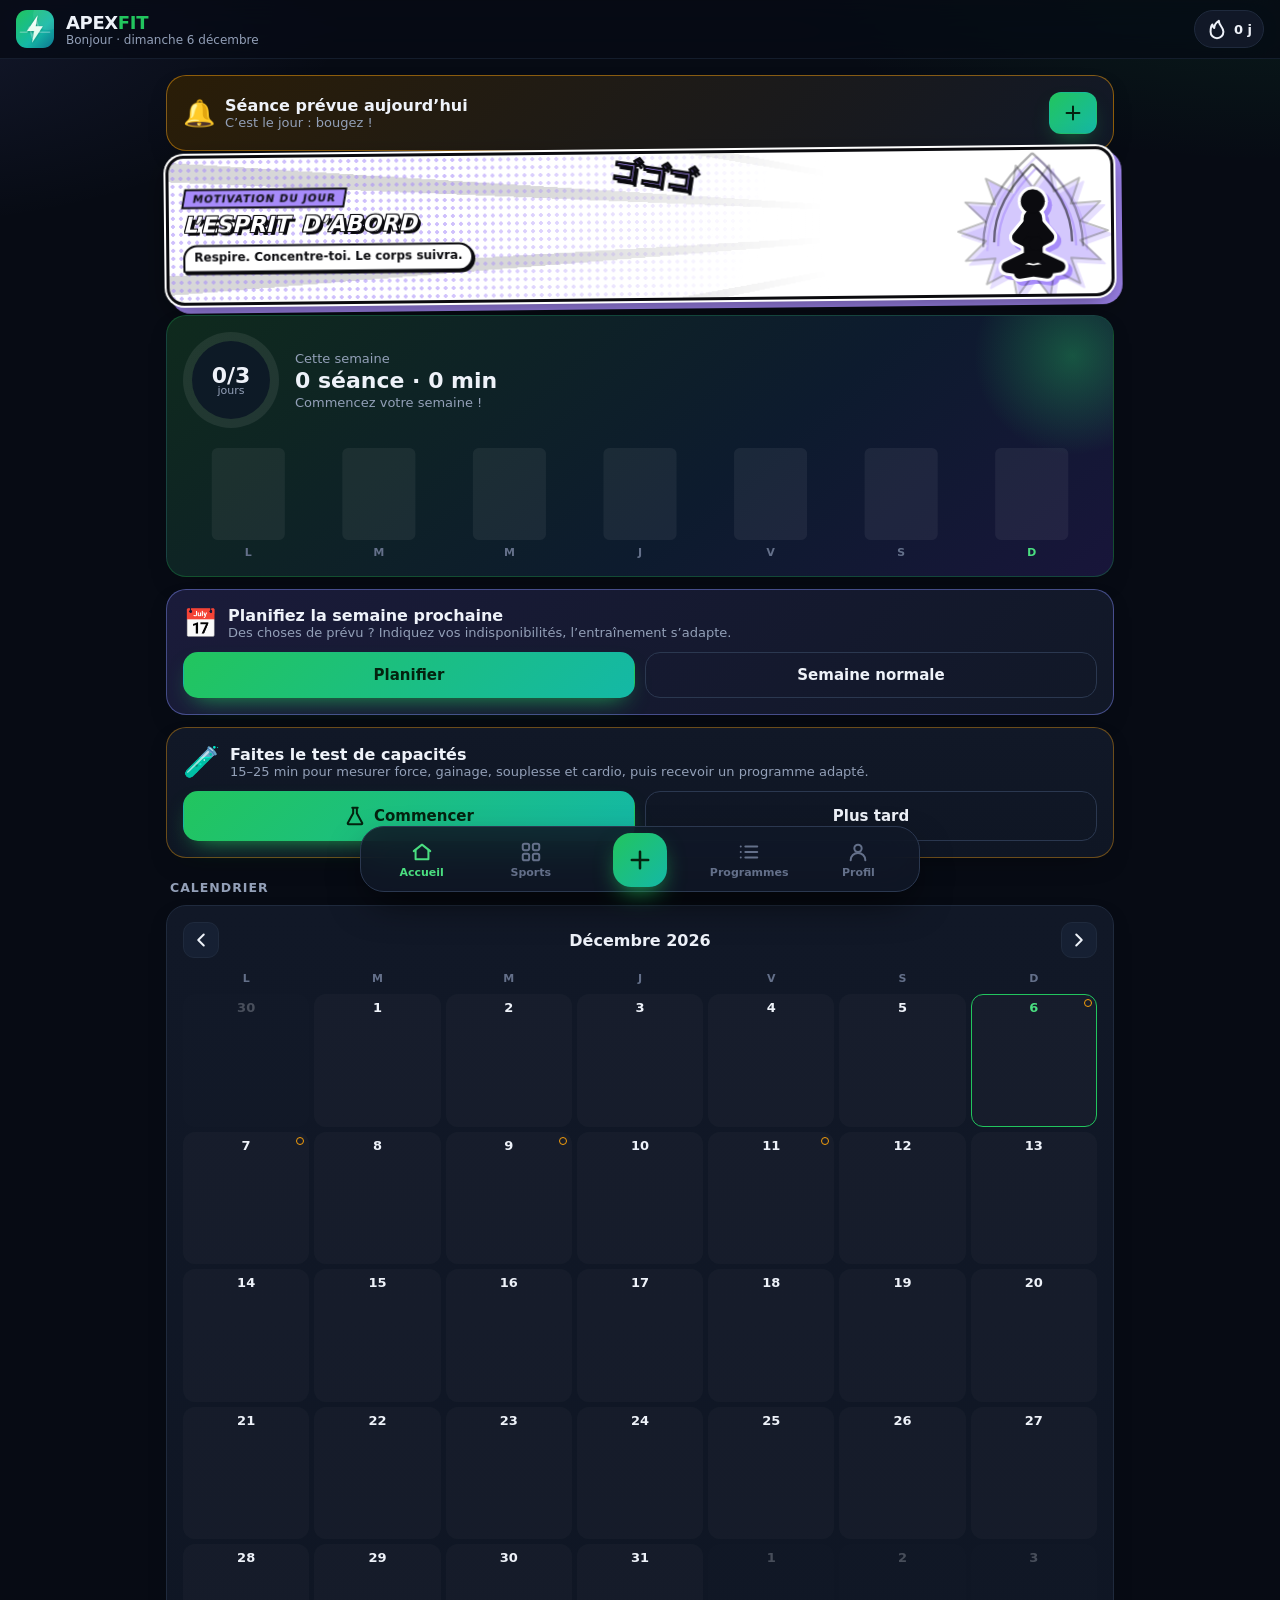
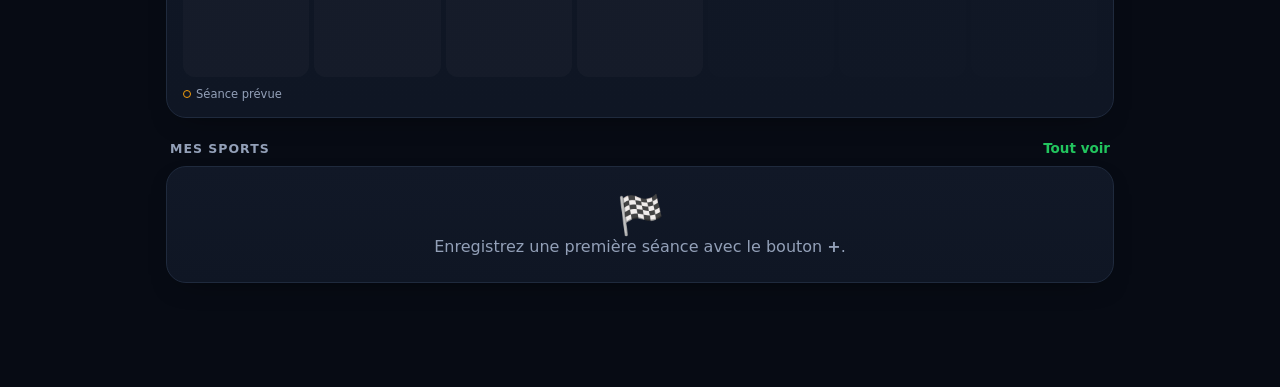
==== commit 4b8688ee: "v3.5 : bannières de motivation style manga - Bannière du jour sur l'accueil (7 thèmes, change d'un g" ====
--- a/index.html
+++ b/index.html
@@ -219,6 +219,35 @@
 .cal .d.av-off{background:repeating-linear-gradient(135deg,rgba(71,85,105,.35) 0 4px,transparent 4px 9px);color:var(--dim)}
 .cal .d.av-court:before{content:'⏱';position:absolute;top:1px;left:3px;font-size:9px}
 .mini{display:flex;flex-direction:column;align-items:center;gap:3px;width:62px;cursor:pointer}.mini small{font-size:10px;color:var(--mu);text-align:center;line-height:1.15}.mini .mvimg.thumb{width:52px;height:52px}
+/* ===== bannières manga ===== */
+.manga{position:relative;overflow:hidden;height:150px;border-radius:18px;margin-bottom:14px;background:#fff;border:3px solid #0b0b0f;box-shadow:0 0 0 2px #fff,0 10px 30px rgba(0,0,0,.45),6px 6px 0 2px var(--mc);cursor:pointer;color:#0b0b0f;isolation:isolate;animation:mgIn .5s cubic-bezier(.2,1.4,.4,1) both;transform:rotate(-.6deg)}
+.manga:active{transform:rotate(-.6deg) scale(.98)}
+.mg-lines{position:absolute;inset:-60%;z-index:0;background:repeating-conic-gradient(from 0deg at 72% 50%,#0b0b0f 0 1.2deg,transparent 1.2deg 7deg);opacity:.16;animation:mgSpin 30s linear infinite}
+.mg-lines:after{content:'';position:absolute;inset:0;background:radial-gradient(circle at 72% 50%,#fff 0 18%,transparent 38%)}
+.mg-dots{position:absolute;inset:0;z-index:0;background:radial-gradient(var(--mc) 1.6px,transparent 2px) 0 0/8px 8px;-webkit-mask:linear-gradient(105deg,#000 0 30%,transparent 62%);mask:linear-gradient(105deg,#000 0 30%,transparent 62%);opacity:.55}
+.mg-sfx{position:absolute;z-index:3;left:47%;top:3px;font-size:28px;font-weight:900;letter-spacing:-.04em;color:var(--mc);-webkit-text-stroke:2.5px #0b0b0f;transform:rotate(9deg);text-shadow:3px 3px 0 #0b0b0f;font-family:"Hiragino Sans","Noto Sans JP","Yu Gothic",system-ui,sans-serif;animation:mgSfx 1.6s ease-in-out infinite alternate}
+.mg-fig{position:absolute;z-index:2;right:0;bottom:-12px;height:156px;width:156px;filter:drop-shadow(4px 4px 0 var(--mc));animation:mgFig 2.4s ease-in-out infinite alternate}
+.mg-txt{position:absolute;z-index:4;left:14px;top:50%;transform:translateY(-50%);width:60%}
+.mg-txt b{display:block;font-size:22px;line-height:1.02;font-weight:900;font-style:italic;letter-spacing:.01em;word-spacing:.18em;text-transform:uppercase;color:#fff;-webkit-text-stroke:1.2px #0b0b0f;paint-order:stroke fill;text-shadow:3px 3px 0 #0b0b0f,-1px -1px 0 #0b0b0f,1px -1px 0 #0b0b0f,-1px 1px 0 #0b0b0f}
+.mg-txt small{display:inline-block;margin-top:8px;background:#fff;border:2px solid #0b0b0f;border-radius:14px 14px 14px 2px;padding:4px 9px;font-size:12px;font-weight:700;line-height:1.3;box-shadow:2px 2px 0 #0b0b0f}
+.mg-tag{display:inline-block;background:var(--mc);color:#0b0b0f;font-weight:900;font-size:10.5px;letter-spacing:.08em;text-transform:uppercase;padding:2px 8px;border:2px solid #0b0b0f;transform:skew(-10deg);margin-bottom:6px}
+.manga.slam{animation:mgSlam .55s cubic-bezier(.2,1.6,.4,1) both}
+.manga.slam .mg-txt b{animation:mgShake .4s .2s}
+@keyframes mgIn{from{opacity:0;transform:translateY(12px) rotate(-3deg) scale(.96)}}
+@keyframes mgSlam{0%{transform:scale(1.5) rotate(4deg);opacity:0}60%{transform:scale(.96) rotate(-1.5deg);opacity:1}100%{transform:rotate(-.6deg)}}
+@keyframes mgShake{20%{transform:translate(-3px,1px)}40%{transform:translate(3px,-1px)}60%{transform:translate(-2px,1px)}80%{transform:translate(1px,0)}}
+@keyframes mgSpin{to{transform:rotate(360deg)}}
+@keyframes mgSfx{from{transform:rotate(9deg) scale(1)}to{transform:rotate(5deg) scale(1.12)}}
+@keyframes mgFig{from{transform:translateY(0)}to{transform:translateY(-5px)}}
+.mg-splash{position:fixed;inset:0;z-index:300;display:grid;place-items:center;padding:20px;background:rgba(0,0,0,.72);backdrop-filter:blur(3px);animation:fade .2s}
+.mg-splash.out{opacity:0;transition:opacity .3s}
+.mg-splash:before{content:'';position:absolute;inset:0;background:repeating-conic-gradient(from 0deg at 50% 50%,rgba(255,255,255,.12) 0 1.5deg,transparent 1.5deg 6deg);animation:mgSpin 8s linear infinite}
+.manga.big{width:min(440px,100%);height:220px;margin:0}
+.manga.big .mg-fig{height:220px;width:220px}.manga.big .mg-txt b{font-size:34px}.manga.big .mg-sfx{font-size:42px}
+.sheet .manga{margin-top:4px}
+@media(prefers-reduced-motion:reduce){.mg-lines,.mg-sfx,.mg-fig{animation:none}}
+
+@keyframes fade{from{opacity:0}}
 
 </style>
 </head>
@@ -862,6 +891,82 @@
 }
 
 // ===================== ACCUEIL : RÉCAP + CALENDRIER =====================
+// ===================== BANNIÈRES MANGA (dessins originaux) =====================
+// silhouette « encrée » : membres épais à bouts ronds, contour blanc façon case de manga
+function mgFig(p, props = '') {
+  const L = (a, b, c) => `M${a[0]} ${a[1]}L${b[0]} ${b[1]}${c ? `L${c[0]} ${c[1]}` : ''}`;
+  const limbs = [L(p.sh, p.e1, p.h1), L(p.sh, p.e2, p.h2), L(p.hip, p.k1, p.f1), L(p.hip, p.k2, p.f2)].join('');
+  const torso = L(p.sh, p.hip);
+  const fist = (h, r = 8) => `<circle cx="${h[0]}" cy="${h[1]}" r="${r}"/>`;
+  const body = (col, w, hr) => `<g stroke="${col}" fill="${col}" stroke-linecap="round" stroke-linejoin="round"><path d="${torso}" stroke-width="${w + 10}" fill="none"/><path d="${limbs}" stroke-width="${w}" fill="none"/><circle cx="${p.head[0]}" cy="${p.head[1]}" r="${hr}"/>${fist(p.h1, w / 2 + 2)}${fist(p.h2, w / 2 + 2)}</g>`;
+  const burst = Array.from({ length: 28 }, (_, i) => { const r = i % 2 ? 62 : 96, t = i / 28 * Math.PI * 2; return `${(100 + r * Math.cos(t)).toFixed(1)},${(104 + r * Math.sin(t) * .9).toFixed(1)}`; }).join(' ');
+  return `<polygon points="${burst}" fill="var(--mc)" opacity=".28" stroke="#0b0b0f" stroke-width="2.5" stroke-linejoin="round"/>${props}${body('#fff', 22, 19)}${body('#0b0b0f', 14, 15)}`;
+}
+var MG_POSE = {
+  sprint: { head: [112, 46], sh: [104, 68], hip: [86, 112], e1: [128, 84], h1: [146, 66], e2: [80, 82], h2: [62, 100], k1: [116, 132], f1: [104, 166], k2: [62, 128], f2: [42, 150] },
+  lift: { head: [100, 62], sh: [100, 84], hip: [100, 128], e1: [72, 58], h1: [62, 30], e2: [128, 58], h2: [138, 30], k1: [80, 150], f1: [74, 182], k2: [120, 150], f2: [126, 182] },
+  punch: { head: [96, 52], sh: [100, 74], hip: [92, 120], e1: [130, 70], h1: [162, 62], e2: [78, 92], h2: [86, 72], k1: [118, 146], f1: [130, 180], k2: [70, 148], f2: [54, 178] },
+  victory: { head: [100, 56], sh: [100, 78], hip: [100, 124], e1: [78, 52], h1: [70, 24], e2: [122, 52], h2: [130, 24], k1: [88, 152], f1: [84, 184], k2: [114, 152], f2: [118, 184] },
+  focus: { head: [100, 66], sh: [100, 88], hip: [100, 134], e1: [80, 112], h1: [96, 120], e2: [120, 112], h2: [104, 120], k1: [66, 150], f1: [118, 158], k2: [134, 150], f2: [82, 158] },
+  pull: { head: [100, 60], sh: [100, 80], hip: [100, 124], e1: [74, 52], h1: [70, 22], e2: [126, 52], h2: [130, 22], k1: [94, 154], f1: [104, 176], k2: [108, 150], f2: [116, 172] },
+  rest: { head: [58, 128], sh: [76, 140], hip: [120, 146], e1: [70, 160], h1: [56, 150], e2: [94, 158], h2: [110, 154], k1: [146, 130], f1: [170, 152], k2: [148, 146], f2: [176, 164] }
+};
+var MG_PROPS = {
+  lift: '<g stroke="#fff" stroke-width="12" stroke-linecap="round"><path d="M28 28H172"/></g><g stroke="#0b0b0f" stroke-width="6" stroke-linecap="round"><path d="M28 28H172"/></g><g fill="#0b0b0f" stroke="#fff" stroke-width="3"><rect x="20" y="10" width="14" height="36" rx="3"/><rect x="166" y="10" width="14" height="36" rx="3"/></g>',
+  pull: '<path d="M40 22H160" stroke="#fff" stroke-width="12" stroke-linecap="round"/><path d="M40 22H160" stroke="#0b0b0f" stroke-width="6" stroke-linecap="round"/>',
+  punch: '<g fill="none" stroke="#0b0b0f" stroke-width="4" stroke-linecap="round" opacity=".9"><path d="M176 50l18-8M178 64h20M176 78l18 8"/></g>',
+  rest: '<text x="128" y="92" font-size="26" font-weight="900" fill="#0b0b0f" stroke="#fff" stroke-width="5" paint-order="stroke" font-family="system-ui">Z</text><text x="150" y="70" font-size="20" font-weight="900" fill="#0b0b0f" stroke="#fff" stroke-width="5" paint-order="stroke" font-family="system-ui">z</text><text x="166" y="52" font-size="15" font-weight="900" fill="#0b0b0f" stroke="#fff" stroke-width="4" paint-order="stroke" font-family="system-ui">z</text>',
+  focus: '<g fill="none" stroke="#0b0b0f" stroke-width="3" opacity=".55"><path d="M100 18c-30 30-50 60-50 100M100 18c30 30 50 60 50 100"/><path d="M100 4c-40 36-64 72-64 120M100 4c40 36 64 72 64 120" opacity=".6"/></g>'
+};
+// sfx = onomatopées japonaises courantes en manga (son de pression, de choc, d'élan…)
+var BANNERS = [
+  { k: 'force1', pose: 'punch', c: '#ef4444', sfx: 'ドン!', t: 'Dépasse tes limites !', s: 'La force naît là où tu voulais abandonner.' },
+  { k: 'force2', pose: 'lift', c: '#f59e0b', sfx: 'ゴゴゴ', t: 'Chaque répétition compte', s: 'Petit à petit, ton corps forge sa légende.' },
+  { k: 'cardio', pose: 'sprint', c: '#22d3ee', sfx: 'シュッ', t: 'Plus vite qu’hier !', s: 'Ton seul rival, c’est le toi d’hier.' },
+  { k: 'mental', pose: 'focus', c: '#a78bfa', sfx: 'ゴゴゴ', t: 'L’esprit d’abord', s: 'Respire. Concentre-toi. Le corps suivra.' },
+  { k: 'grit', pose: 'pull', c: '#f43f5e', sfx: 'グッ!', t: 'Ne lâche rien !', s: 'Encore une. Puis encore une.' },
+  { k: 'rise', pose: 'victory', c: '#22c55e', sfx: 'キラッ', t: 'Ton futur toi te dit merci', s: 'La discipline d’aujourd’hui, c’est la victoire de demain.' },
+  { k: 'start', pose: 'sprint', c: '#f97316', sfx: 'ダッ!', t: 'Le premier pas est le plus dur', s: 'Tu es déjà en route. Continue !' }
+];
+var MG_SPECIAL = {
+  rest: { pose: 'rest', c: '#60a5fa', sfx: 'スー…', t: 'Jour de récupération', s: 'Le muscle se construit pendant le repos. Recharge tes batteries.' },
+  win: { pose: 'victory', c: '#facc15', sfx: 'ドーン!', t: 'Mission accomplie !', s: 'Séance terminée. Tu as gagné ce combat.' },
+  pr: { pose: 'lift', c: '#facc15', sfx: 'ズドン!', t: 'Nouveau record !', s: 'Niveau supérieur débloqué.' },
+  go: { pose: 'punch', c: '#ef4444', sfx: 'いくぞ!', t: 'C’est parti !', s: 'Donne tout.' }
+};
+function mangaBanner(b, opt = {}) {
+  const sub = opt.sub || b.s, tag = opt.tag || '';
+  return `<div class="manga ${opt.cls || ''}" style="--mc:${b.c}" ${opt.click ? `onclick="${opt.click}"` : ''}>
+    <div class="mg-lines"></div><div class="mg-dots"></div>
+    <div class="mg-sfx">${b.sfx}</div>
+    <svg class="mg-fig" viewBox="0 0 200 200" aria-hidden="true">${mgFig(MG_POSE[b.pose], MG_PROPS[b.pose] || '')}</svg>
+    <div class="mg-txt">${tag ? `<span class="mg-tag">${tag}</span>` : ''}<b>${esc(b.t)}</b><small>${esc(sub)}</small></div>
+  </div>`;
+}
+// bannière du jour sur l'accueil : change chaque jour, ou d'un geste
+var mgIdx = null;
+function homeBanner() {
+  if (S.manga === false) return '';
+  const done = S.sessions.some(x => x.date === today()), planned = plannedMap().has(today());
+  const streak = (() => { let n = 0; const d = new Date(); if (!S.sessions.some(x => x.date === ymd(d))) d.setDate(d.getDate() - 1); while (S.sessions.some(x => x.date === ymd(d))) { n++; d.setDate(d.getDate() - 1); } return n; })();
+  if (done) return mangaBanner(MG_SPECIAL.win, { tag: 'Aujourd’hui ✓', sub: streak > 1 ? `${streak} jours d’affilée. Rien ne peut t’arrêter !` : MG_SPECIAL.win.s, click: 'nextBanner()' });
+  if (!planned && (S.prog || (S.remind && S.remind.days.length)) && mgIdx == null) return mangaBanner(MG_SPECIAL.rest, { tag: 'Repos', click: 'nextBanner()' });
+  const i = mgIdx == null ? Math.floor(Date.now() / 864e5) % BANNERS.length : mgIdx;
+  return mangaBanner(BANNERS[i], { tag: streak > 1 ? `🔥 ${streak} jours` : 'Motivation du jour', click: 'nextBanner()' });
+}
+function nextBanner() {
+  haptic(10); mgIdx = ((mgIdx == null ? Math.floor(Date.now() / 864e5) % BANNERS.length : mgIdx) + 1) % BANNERS.length;
+  const el = $('#view .manga'); if (el) { el.outerHTML = mangaBanner(BANNERS[mgIdx], { tag: 'Motivation', click: 'nextBanner()', cls: 'slam' }); }
+}
+// écran plein « coup de manga » : départ de séance, record
+function mangaSplash(kind, sub, ms = 1500) {
+  if (S.manga === false) return;
+  const d = document.createElement('div'); d.className = 'mg-splash';
+  d.innerHTML = mangaBanner(MG_SPECIAL[kind], { cls: 'slam big', sub: sub || MG_SPECIAL[kind].s });
+  d.onclick = () => d.remove(); document.body.appendChild(d); haptic([20, 30, 40]);
+  setTimeout(() => { d.classList.add('out'); setTimeout(() => d.remove(), 350); }, ms);
+}
+
 function vHome() {
   const w = weekStats(), goal = +S.profile.jours || 3, p = clamp(Math.round(w.days / goal * 100), 0, 100), prev = weekStats(-1);
   const delta = w.min - prev.min, nx = nextProgSession(), lastTest = S.tests.at(-1);
@@ -870,6 +975,7 @@
     <div style="flex:1"><div class="mu small">Cette semaine</div><div style="font-size:22px;font-weight:800;margin:2px 0">${w.n} séance${w.n > 1 ? 's' : ''} · ${hmin(w.min)}</div>
     <div class="mu small">${w.km ? w.km.toFixed(1) + ' km parcourus · ' : ''}${prev.min || w.min ? (delta >= 0 ? '▲ ' : '▼ ') + hmin(Math.abs(delta)) + ' vs sem. dernière' : 'Commencez votre semaine !'}</div></div></div>
     <canvas class="ch" id="weekChart" height="120" style="margin-top:12px;position:relative"></canvas></div>`;
+  h = homeBanner() + h;
   // prochaine action
   h += planPrompt();
   if (!lastTest && !S.skipTest) h += `<div class="card" style="border-color:rgba(245,158,11,.4)"><div class="row"><div class="em" style="font-size:30px">🧪</div><div style="flex:1"><b>Faites le test de capacités</b><div class="mu small">15–25 min pour mesurer force, gainage, souplesse et cardio, puis recevoir un programme adapté.</div></div></div>
@@ -1247,7 +1353,7 @@
   // éléments de programme { mv, sets: nombre, reps|sec }
   if (progItems) L.items = sess.items.map(it => ({ mv: it.mv, rest: it.rest ?? 90, target: it.reps || 0, sets: Array.from({ length: it.sets }, () => it.sec ? { sec: it.sec, done: false } : { reps: it.reps, kg: '', done: false }) }));
   if (L.items && !L.tplMode) applySuggestions(L.items);
-  document.body.style.overflow = 'hidden'; renderLive(); clearInterval(liveTick); liveTick = setInterval(() => { const c = $('#liveClock'); if (c) c.textContent = mmss((Date.now() - L.start) / 1000); }, 1000);
+  document.body.style.overflow = 'hidden'; renderLive(); if (!L.tplMode) mangaSplash('go', L.nom || SPORTS[L.sport].nom, 1300); clearInterval(liveTick); liveTick = setInterval(() => { const c = $('#liveClock'); if (c) c.textContent = mmss((Date.now() - L.start) / 1000); }, 1000);
   try { navigator.wakeLock && navigator.wakeLock.request('screen').then(w => L.wake = w).catch(() => {}); } catch (e) {}
 }
 function renderLive() {
@@ -1296,7 +1402,7 @@
   if (z.kg && z.reps) {
     const v = e1rm(+z.kg, +z.reps); let best = 0;
     S.sessions.forEach(s => (s.items || []).forEach(x => { if (x.mv === it.mv) x.sets.forEach(q => { if (q.done && q.kg && q.reps) best = Math.max(best, e1rm(+q.kg, +q.reps)); }); }));
-    if (best && v > best + 0.01 && !z.pr) { z.pr = true; confetti(70); toast(`🏅 Nouveau record sur ${mvName(it)} ! 1RM ≈ ${Math.round(v)} kg`, 3500); haptic([30, 40, 30]); }
+    if (best && v > best + 0.01 && !z.pr) { z.pr = true; confetti(70); toast(`🏅 Nouveau record sur ${mvName(it)} ! 1RM ≈ ${Math.round(v)} kg`, 3500); mangaSplash('pr', `${mvName(it)} · ${z.kg} kg × ${z.reps} (1RM ≈ ${Math.round(v)} kg)`, 1800); haptic([30, 40, 30]); }
   }
   // fait défiler jusqu'à la prochaine série à faire
   setTimeout(() => { const nx = $('#live .set:not(.done) .ok'); if (nx) nx.closest('.set').scrollIntoView({ behavior: 'smooth', block: 'center' }); }, 350);
@@ -1331,7 +1437,7 @@
   if (L.tplMode) { const nom = L.nom.trim() || sp.nom; S.templates.push(toTemplate({ sport: L.sport, items: L.items, blocks: L.blocks, dist: +L.dist || null }, nom)); save(); endLive(); render(); return toast('Séance type enregistrée 💾'); }
   const doneSets = L.items ? L.items.reduce((a, it) => a + it.sets.filter(z => z.done).length, 0) : 1;
   if (L.items && !doneSets && !confirm('Aucune série validée. Terminer quand même ?')) return;
-  sheet(`<h2>Bravo ! 🎉</h2><p class="mu small">${L.items ? doneSets + ' séries validées · ' : ''}${hmin(dur)}</p>
+  sheet(`${S.manga === false ? '<h2>Bravo ! 🎉</h2>' : mangaBanner(MG_SPECIAL.win, { cls: 'slam', tag: 'Victoire' })}<p class="mu small">${L.items ? doneSets + ' séries validées · ' : ''}${hmin(dur)}</p>
     <div class="grid2"><label class="f">Durée (min)<input class="in" type="number" id="fiT" value="${dur}"></label>${sp.dist ? `<label class="f">Distance (${sp.dist})<input class="in" type="number" step="0.01" inputmode="decimal" id="fiD" value="${L.dist || ''}"></label>` : '<span></span>'}</div>
     ${sp.deniv ? '<label class="f">Dénivelé + (m)<input class="in" type="number" id="fiE"></label>' : ''}
     <label class="f">Ressenti de l'effort : <b id="fiRv">7</b>/10<input type="range" min="1" max="10" value="7" id="fiR" oninput="$('#fiRv').textContent=this.value"></label>
@@ -1557,6 +1663,7 @@
   const prt = S.profile.pratique || [];
   h += `<h3 class="sec">Mes sports pratiqués <a onclick="sportsPicker()">Modifier</a></h3><div class="card">${prt.length ? `<div class="chips" style="flex-wrap:wrap">${prt.map(k => `<button class="chip on" onclick="openSpec('${k}')">${SPEC[k].ic} ${SPEC[k].nom}</button>`).join('')}</div>` : '<p class="mu small" style="margin:0">Ajoutez votre sport pour recevoir une préparation spécifique.</p>'}</div>
     <h3 class="sec">Ma semaine</h3><div class="card"><p class="mu small" style="margin-top:0">Indiquez vos jours indisponibles ou chargés : les séances sont réparties automatiquement.</p><div class="grid2"><button class="btn" onclick="openPlanner(0)">📅 Cette semaine</button><button class="btn" onclick="openPlanner(1)">📅 Semaine prochaine</button></div></div>`;
+  h += `<h3 class="sec">Motivation</h3><div class="card"><label class="row" style="gap:12px;cursor:pointer"><span class="em" style="font-size:26px">💥</span><span style="flex:1"><b>Bannières style manga</b><span class="mu small" style="display:block">Accueil, départ de séance, records et victoire</span></span><input type="checkbox" style="width:24px;height:24px;accent-color:#22c55e" ${S.manga === false ? '' : 'checked'} onchange="S.manga=this.checked;save();toast(this.checked?'💥 Bannières activées':'Bannières désactivées')"></label></div>`;
   h += bodySection() + remindSection();
   h += `<h3 class="sec">Objectifs de la semaine <a onclick="goalForm()">+ Ajouter</a></h3>`;
   h += S.goals.map(g => { const r = goalProgress(g); return `<div class="card"><div class="row" style="justify-content:space-between"><b>${esc(g.titre)}</b><button class="btn sm ghost" onclick="S.goals=S.goals.filter(x=>x.id!=='${g.id}');save();render()">${ic('trash')}</button></div>
@@ -1565,7 +1672,7 @@
   h += `<h3 class="sec">Tests de capacités</h3>${S.tests.length ? S.tests.map((t, i) => `<button class="li" onclick="showTest(${i})"><span class="em">🧪</span><span class="t"><b>${t.levelTxt} · ${t.avg.toFixed(1)}/5</b><small>${fmtDate(t.date, { day: 'numeric', month: 'long', year: 'numeric' })}</small></span>${ic('right')}</button>`).reverse().join('') : ''}<button class="btn w" style="margin-top:8px" onclick="startTest()">${ic('test')}${S.tests.length ? 'Refaire le test (conseillé toutes les 6 semaines)' : 'Faire le test'}</button>`;
   h += `<h3 class="sec">Données</h3><div class="card"><p class="mu small" style="margin-top:0">Vos données restent sur cet appareil. Sauvegardez-les régulièrement.</p><div class="grid2"><button class="btn" onclick="exportData()">⬇️ Sauvegarder</button><label class="btn" style="cursor:pointer">⬆️ Restaurer<input type="file" accept=".json" hidden onchange="importData(this.files[0])"></label></div>
     <button class="btn dan w" style="margin-top:8px" onclick="if(confirm('Effacer toutes les données ?')&&confirm('Vraiment tout effacer ?')){localStorage.removeItem(KEY);localStorage.removeItem('apexfit_state');S=blank();save();render()}">Tout effacer</button></div>
-    <p class="mu tiny" style="text-align:center;margin:18px 0">ApexFit v3.4 · données 100 % locales<br>Photos d’exercices : free-exercise-db (domaine public)</p>`;
+    <p class="mu tiny" style="text-align:center;margin:18px 0">ApexFit v3.5 · données 100 % locales<br>Photos d’exercices : free-exercise-db (domaine public)</p>`;
   $('#view').innerHTML = h;
   bodyChart(); loadThumbs();
 }
@@ -1762,6 +1869,7 @@
 window.addEventListener('resize', () => { if (route.v === 'home') weekChart(); });
 if ('serviceWorker' in navigator && location.protocol.startsWith('http')) navigator.serviceWorker.register('sw.js').catch(() => {});
 
+
 </script>
 </body>
 </html>
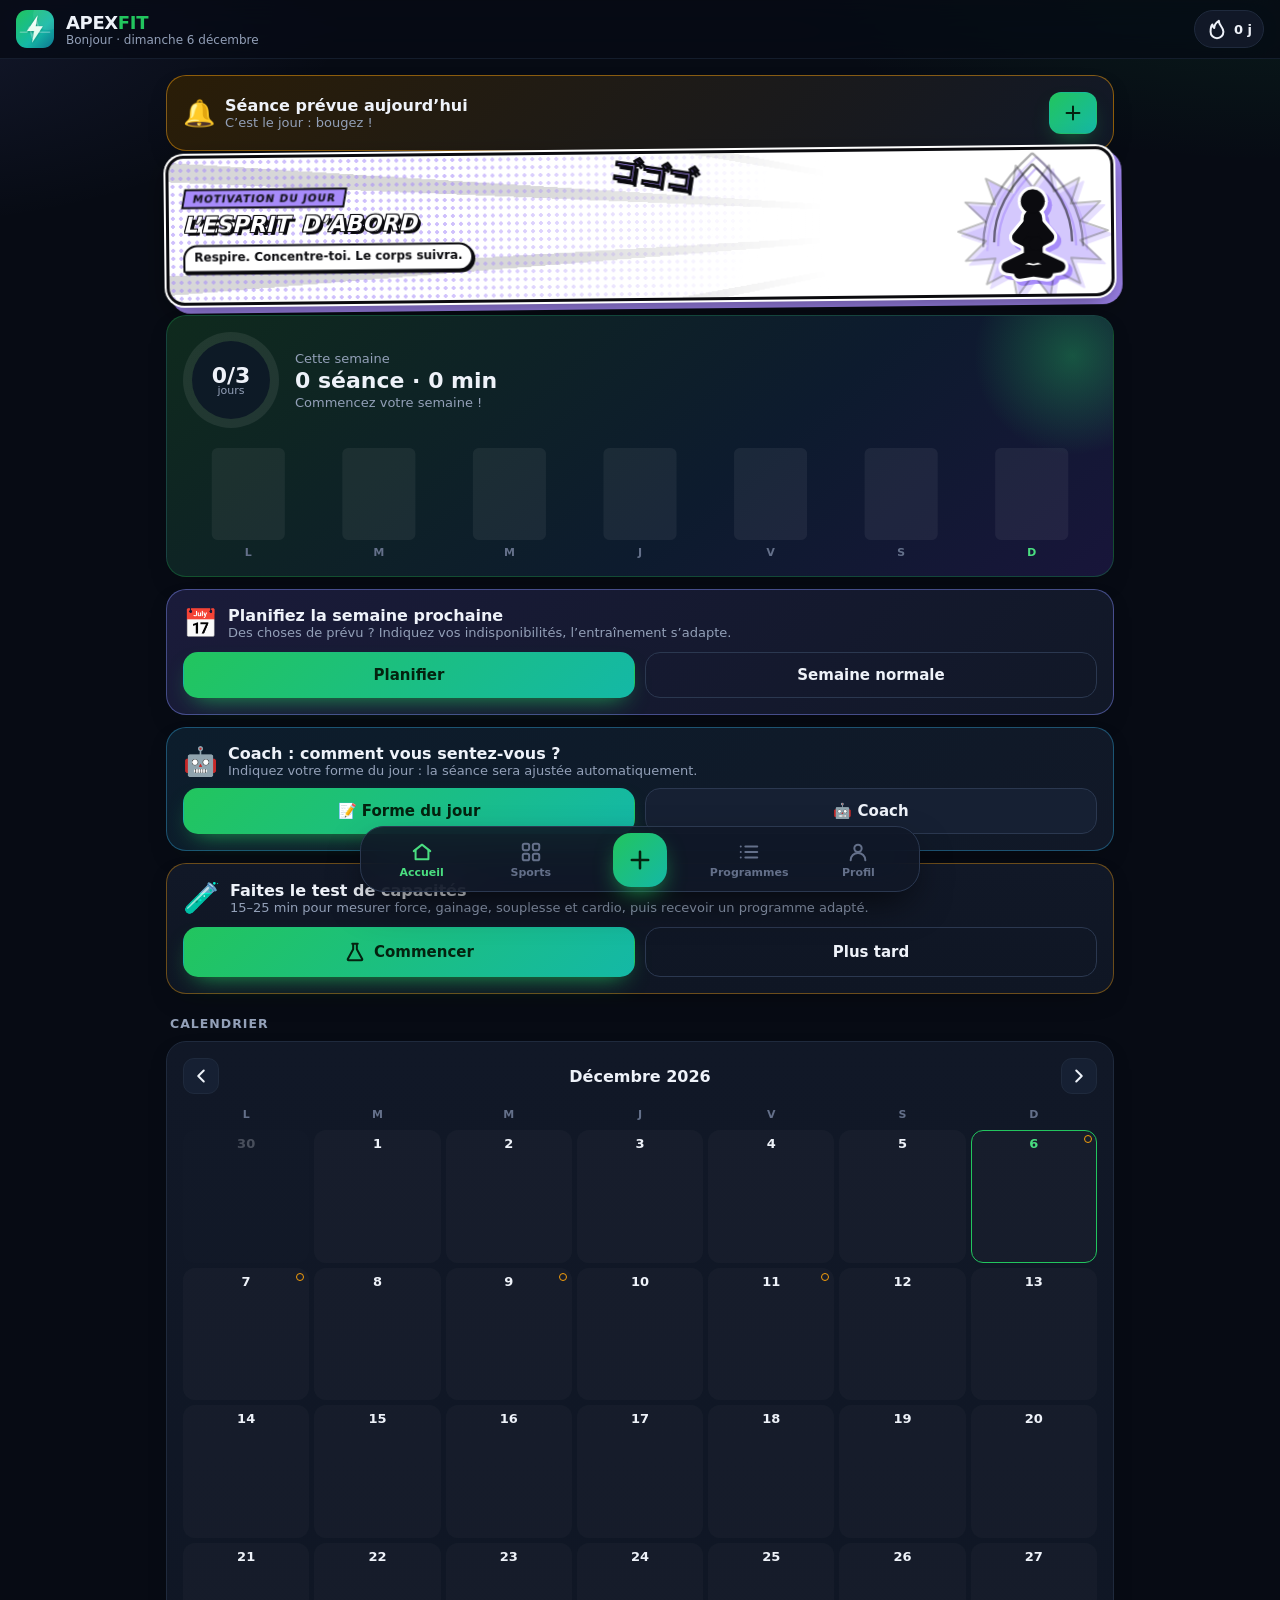
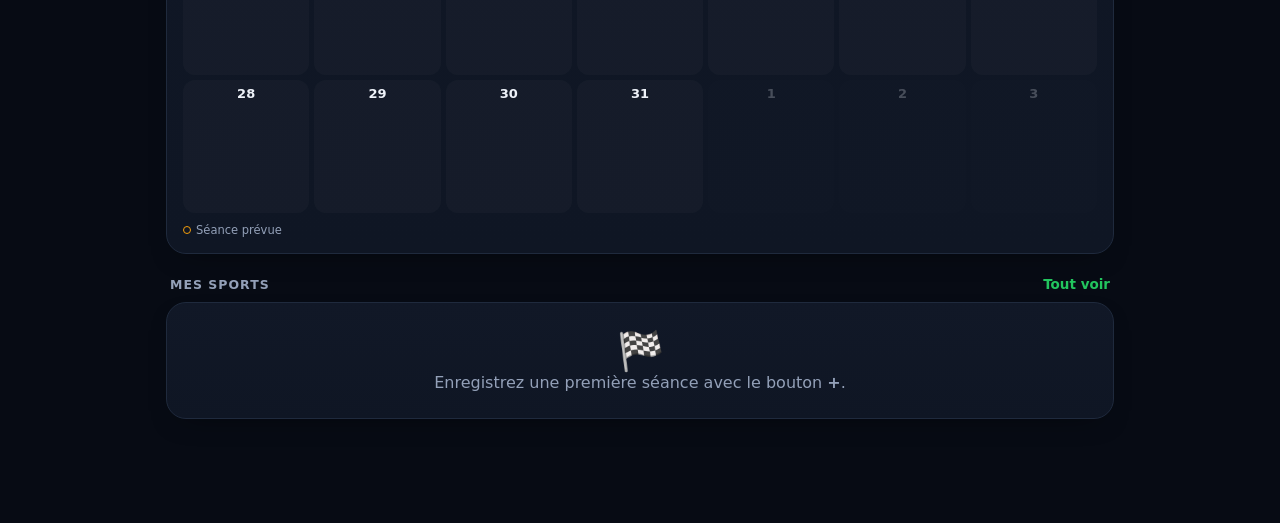
==== commit 3db2adc7: "v3.7 : coach adaptatif, IA gratuite facultative, import Garmin/Strava - Forme du jour (sommeil, éner" ====
--- a/index.html
+++ b/index.html
@@ -1,6 +1,8 @@
 <!DOCTYPE html>
 <html lang="fr">
 <head>
+<!-- ApexFit — © rinate83 — https://github.com/rinate83/sport-suivi- — empreinte : apexfit-rinate83-7f3c9e -->
+<meta name="author" content="rinate83">
 <meta charset="UTF-8">
 <meta name="viewport" content="width=device-width, initial-scale=1.0, viewport-fit=cover">
 <meta name="theme-color" content="#070b14">
@@ -249,6 +251,29 @@
 
 @keyframes fade{from{opacity:0}}
 
+/* préparation par sport : niveaux */
+.seg.lv3 button{position:relative;padding-top:6px;padding-bottom:6px;line-height:1.15}
+.seg.lv3 button i{display:block;font-style:normal;font-size:10px;font-weight:800;color:var(--ac);text-transform:uppercase;letter-spacing:.04em}
+.spl{display:flex;flex-direction:column;gap:6px;margin-top:10px}
+.spi{display:flex;align-items:center;gap:10px;cursor:pointer;padding:4px;border-radius:12px;transition:background .15s}.spi:active{background:rgba(255,255,255,.05)}
+.spi .mvimg.thumb{width:44px;height:44px;flex:none}.spi span{flex:1;min-width:0}.spi b{display:block;font-size:13.5px}.spi small{color:var(--mu);font-size:12px}
+.spi .b{font-style:normal;font-size:10.5px;font-weight:800;padding:3px 7px;border-radius:8px;white-space:nowrap}
+.spi .b.up{background:rgba(34,197,94,.15);color:#86efac}.spi .b.down{background:rgba(96,165,250,.15);color:#93c5fd}.spi .b.fix{background:rgba(245,158,11,.15);color:#fde68a}
+
+/* coach */
+.coachcard{border-color:rgba(56,189,248,.35);background:linear-gradient(135deg,#0c1d2c,#111827)}
+.rq{display:grid;grid-template-columns:repeat(5,1fr);gap:5px;margin-top:6px}
+.rq button{background:var(--card2);border:1px solid var(--line);border-radius:12px;padding:7px 2px;color:inherit;cursor:pointer;transition:all .15s}
+.rq button b{display:block;font-size:16px}.rq button small{display:block;font-size:9.5px;color:var(--mu);line-height:1.15;margin-top:2px}
+.rq button.on{background:rgba(34,197,94,.16);border-color:rgba(34,197,94,.7);transform:scale(1.04)}
+.gauge{position:relative;height:10px;border-radius:5px;margin:14px 0 6px;background:linear-gradient(90deg,#60a5fa 0 40%,#22c55e 40% 65%,#f59e0b 65% 75%,#ef4444 75%)}
+.gauge i{position:absolute;top:-5px;width:4px;height:20px;border-radius:2px;background:#fff;box-shadow:0 0 0 2px #0b0d14;transform:translateX(-50%);transition:left .8s}
+.tipline{display:flex;gap:10px;padding:8px 0;border-bottom:1px solid var(--line)}.tipline:last-child{border:0}.tipline span{font-size:18px}.tipline p{margin:0;font-size:13.5px;line-height:1.45}
+.aibox{background:var(--card2);border:1px solid rgba(56,189,248,.3);border-radius:14px;padding:12px;font-size:13.5px;line-height:1.55}.aibox ul{padding-left:18px;margin:4px 0}
+.aiload{color:var(--mu);font-size:13px;display:flex;align-items:center;gap:4px}.aiload i{width:7px;height:7px;border-radius:50%;background:var(--ac2);animation:aid 1s infinite alternate}.aiload i:nth-child(2){animation-delay:.2s}.aiload i:nth-child(3){animation-delay:.4s;margin-right:6px}
+@keyframes aid{from{opacity:.25;transform:translateY(0)}to{opacity:1;transform:translateY(-3px)}}
+details.card summary{cursor:pointer;list-style:none}details.card summary::-webkit-details-marker{display:none}details.card summary:after{content:'›';float:right;transition:transform .2s;color:var(--mu)}details.card[open] summary:after{transform:rotate(90deg)}
+
 </style>
 </head>
 <body>
@@ -719,7 +744,7 @@
 // ===================== PRÉPARATION PHYSIQUE PAR SPORT PRATIQUÉ =====================
 // Contenus construits à partir de programmes de prévention publiés (FIFA 11+, prévention de l'épaule des sports de lancer,
 // entraînement des antagonistes en escalade, préparation au ski, mobilité du golfeur, tir sportif…)
-const SPEC = {
+const SPEC_OLD = {
   foot: { nom: 'Football', ic: '⚽', qual: 'Endurance intermittente, vitesse, changements de direction, frappe', risques: 'Ischio-jambiers, adducteurs, chevilles, genoux (LCA)',
     tips: ['Faites le programme d’échauffement FIFA 11+ avant chaque entraînement : il réduit nettement les blessures.', 'Le Nordic hamstring est l’exercice le plus étudié contre les déchirures des ischios.', 'Ajoutez le gainage Copenhague pour les adducteurs.'],
     src: [['FIFA 11+ : méta-analyse (BJSM)', 'https://bjsm.bmj.com/content/51/7/562'], ['Prévention en football (Aspetar)', 'https://www.aspetar.com/Journal/viewarticle.aspx?id=568']],
@@ -786,13 +811,255 @@
     seances: [{ nom: 'Stabilité & gainage', sport: 'muscu', items: [T('gainage', 3, 45, 30), T('gainlat', 2, 30, 30), T('deadbug', 3, 40, 30), I('birddog', 3, 8, 30), T('equilibre', 3, 30, 20), T('tenue', 4, 30, 30)] },
       { nom: 'Épaules & poignets', sport: 'muscu', items: [I('rotext', 3, 15, 45), I('bandpa', 3, 15, 45), I('oiseauel', 3, 15, 45), I('poignet', 3, 15, 45), T('couetir', 2, 30, 10), T('etirpoignet', 2, 20, 10)] }] }
 };
+
+
+// ===================== EXERCICES : SPORTS DE COMBAT, POIDS DU CORPS, PUISSANCE =====================
+M('muscu', 'shadow', 'Shadow boxing', 'Sports de combat', 'Aucun', 1, 'Épaules, jambes, cardio',
+  ['En garde, mains hautes, menton rentré.', 'Enchaînez directs, crochets et esquives en vous déplaçant.', 'Rythme régulier pendant tout le round, expirez à chaque frappe.'],
+  ['Baisser la garde', 'Rester planté sur place', 'Bloquer la respiration'], 'Visualisez un adversaire : bougez la tête après chaque enchaînement.', '3 × 2–3 min, 1 min de repos');
+M('muscu', 'sac', 'Rounds au sac de frappe', 'Sports de combat', 'Sac de frappe + gants', 2, 'Corps entier, puissance, cardio',
+  ['Gants et bandes, à distance de bras du sac.', 'Enchaînez combinaisons et déplacements autour du sac.', 'Alternez 20 s en rapidité et 10 s en puissance.'],
+  ['Frapper avec les bras seulement', 'Poignet cassé à l’impact', 'Rester collé au sac'], 'La puissance part des pieds et passe par la rotation des hanches.', '3–6 × 3 min, 1 min de repos');
+M('muscu', 'sprawl', 'Sprawl', 'Sports de combat', 'Aucun', 2, 'Hanches, gainage, cardio',
+  ['Debout en garde.', 'Projetez les jambes en arrière et plaquez les hanches au sol, poitrine haute.', 'Revenez debout en garde le plus vite possible.'],
+  ['Atterrir à genoux', 'Dos creusé sans gainage'], 'C’est le réflexe de défense contre une amenée au sol.', '4 × 20–40 s');
+M('muscu', 'crevette', 'Échappement de hanche (crevette)', 'Sports de combat', 'Tapis', 1, 'Hanches, gainage latéral',
+  ['Sur le dos, pieds au sol.', 'Poussez sur un pied pour chasser les hanches vers l’arrière en pivotant sur l’épaule.', 'Enchaînez d’un côté puis de l’autre en avançant sur le tapis.'],
+  ['Pousser avec les mains', 'Rester à plat'], 'Mouvement de base au sol en jiu-jitsu, lutte et MMA.', '4 × longueur de tapis');
+M('muscu', 'pontlutte', 'Pont de lutte (progressif)', 'Sports de combat', 'Tapis', 3, 'Nuque, extenseurs du dos, fessiers',
+  ['Commencez par un pont fessier, puis un pont sur les mains (pont arrière).', 'Pour les pratiquants confirmés seulement : appui sur le sommet du crâne, avec les mains pour protéger.', 'Petits roulements avant-arrière, très lents.'],
+  ['Brûler les étapes', 'Mouvements brusques de la nuque', 'Le faire sans encadrement si débutant'], 'À progresser très lentement ; en cas de douleur au cou, arrêtez.', '3 × 20–30 s');
+M('muscu', 'serviette', 'Suspension à la serviette', 'Sports de combat', 'Barre + 2 serviettes', 2, 'Grip, avant-bras, dos',
+  ['Passez deux serviettes sur une barre de traction.', 'Agrippez-les et suspendez-vous, épaules engagées.', 'Progression : tractions avec les serviettes.'],
+  ['Épaules relâchées aux oreilles'], 'Reproduit la saisie du kimono (judo, jiu-jitsu).', '4 × 20–45 s');
+M('muscu', 'uchikomi', 'Uchi-komi à l’élastique', 'Sports de combat', 'Élastique + point d’ancrage', 2, 'Dos, hanches, coordination',
+  ['Élastique attaché à hauteur de poitrine, une extrémité dans chaque main.', 'Répétez l’entrée de votre projection (rotation, placement des hanches) contre la tension.', 'Revenez en garde en contrôlant.'],
+  ['Tirer avec les bras sans tourner les hanches'], 'Rapidité d’entrée : vitesse maximale, technique propre.', '4 × 15 entrées');
+M('muscu', 'genoux', 'Frappes de genou', 'Sports de combat', 'Aucun (sac facultatif)', 1, 'Fléchisseurs de hanche, gainage',
+  ['Mains devant comme pour saisir la nuque.', 'Montez le genou vers l’avant en avançant la hanche, buste légèrement en arrière.', 'Alternez droite-gauche.'],
+  ['Pencher le buste en avant', 'Genou qui part sur le côté'], 'Base du clinch en boxe thaïe.', '3 × 30–60 s');
+M('muscu', 'kickel', 'Kick latéral contrôlé', 'Sports de combat', 'Aucun', 2, 'Moyen fessier, équilibre, ischios',
+  ['Armez le genou à hauteur de hanche.', 'Tendez la jambe sur le côté en pivotant le pied d’appui.', 'Tenez 1 s, réarmez et reposez sans perdre l’équilibre.'],
+  ['Buste qui tombe', 'Kick lancé sans contrôle'], 'Lent et contrôlé = force et souplesse ; rapide = puissance.', '3 × 8 par jambe');
+M('muscu', 'cavalier', 'Position du cavalier', 'Sports de combat', 'Aucun', 1, 'Quadriceps, adducteurs',
+  ['Pieds deux fois plus écartés que les épaules.', 'Descendez cuisses presque parallèles au sol, dos droit.', 'Genoux poussés vers l’extérieur, respirez calmement.'],
+  ['Genoux qui rentrent', 'Dos penché'], 'Posture de base du karaté et du kung-fu.', '3 × 30–90 s');
+M('muscu', 'fenteesc', 'Fente d’escrime', 'Sports de combat', 'Aucun', 2, 'Quadriceps, fessiers, ischios',
+  ['En garde : pieds à 90°, genoux fléchis.', 'Bras armé tendu, poussez fort sur la jambe arrière et allongez la jambe avant.', 'Revenez en garde par une poussée de la jambe avant.'],
+  ['Genou avant qui dépasse le pied', 'Buste penché en avant'], 'La jambe arrière propulse, la jambe avant freine : travaillez les deux.', '4 × 8 par côté');
+M('muscu', 'bearcrawl', 'Marche de l’ours', 'Poids du corps', 'Aucun', 1, 'Épaules, gainage, coordination',
+  ['À quatre pattes, genoux décollés de 5 cm.', 'Avancez bras et jambe opposés en même temps.', 'Dos plat, bassin stable.'],
+  ['Fesses trop hautes', 'Genoux qui touchent le sol'], 'Excellent échauffement pour les sports de combat.', '4 × 20 m');
+M('muscu', 'farmer', 'Marche du fermier', 'Poids du corps', 'Haltères, kettlebells ou sacs', 1, 'Grip, trapèzes, gainage',
+  ['Une charge lourde dans chaque main.', 'Marchez droit, épaules basses, petits pas rapides.', 'Posez les charges sans arrondir le dos.'],
+  ['Épaules qui tombent en avant', 'Pencher d’un côté'], 'Le meilleur exercice simple pour la poigne.', '4 × 30–40 m');
+M('muscu', 'getup', 'Turkish get-up', 'Poids du corps', 'Kettlebell ou haltère', 3, 'Épaules, gainage, mobilité',
+  ['Allongé, charge tenue bras tendu vers le plafond.', 'Relevez-vous étape par étape (coude, main, genou, debout) sans quitter la charge des yeux.', 'Redescendez dans l’ordre inverse.'],
+  ['Bras qui plie', 'Aller trop vite'], 'Commencez sans charge ou avec une chaussure posée sur le poing.', '3 × 2 par côté');
+M('muscu', 'pistol', 'Squat pistol', 'Poids du corps', 'Aucun', 3, 'Quadriceps, fessiers, équilibre',
+  ['Sur une jambe, l’autre tendue devant.', 'Descendez le plus bas possible, talon au sol.', 'Remontez sans poser l’autre pied.'],
+  ['Talon qui décolle', 'Genou qui rentre'], 'Progression : descendre sur une chaise, puis sur un banc plus bas.', '3 × 3–6 par jambe');
+M('muscu', 'pompeincl', 'Pompes inclinées', 'Poids du corps', 'Banc ou table', 1, 'Pectoraux, triceps',
+  ['Mains sur un support surélevé.', 'Corps gainé, descendez la poitrine vers le support.', 'Poussez jusqu’à bras tendus.'],
+  ['Fesses en l’air', 'Coudes trop écartés'], 'Plus le support est haut, plus c’est facile.', '3 × 8–15');
+M('muscu', 'pompedecl', 'Pompes pieds surélevés', 'Poids du corps', 'Banc', 2, 'Haut des pectoraux, épaules',
+  ['Pieds sur un banc, mains au sol.', 'Corps aligné, descendez jusqu’à frôler le sol.', 'Remontez sans casser le dos.'],
+  ['Dos creusé'], 'Progression vers les pompes en équilibre.', '4 × 8–15');
+M('muscu', 'pompediam', 'Pompes mains serrées', 'Poids du corps', 'Aucun', 2, 'Triceps, pectoraux',
+  ['Mains rapprochées sous la poitrine.', 'Coudes le long du corps, descendez lentement.', 'Poussez jusqu’à bras tendus.'],
+  ['Coudes qui s’écartent'], 'Utile pour la puissance des directs.', '3 × 8–15');
+M('muscu', 'pompeexp', 'Pompes explosives', 'Puissance', 'Aucun', 3, 'Pectoraux, triceps, puissance',
+  ['Position de pompe.', 'Descendez puis poussez si fort que les mains décollent.', 'Réceptionnez-vous bras légèrement fléchis.'],
+  ['Atterrir bras tendus', 'Dos creusé'], 'Peu de répétitions, qualité maximale.', '4 × 4–6');
+M('muscu', 'rowinv', 'Rowing inversé', 'Poids du corps', 'Barre basse ou table solide', 1, 'Dos, biceps',
+  ['Sous une barre, corps droit, talons au sol.', 'Tirez la poitrine vers la barre en serrant les omoplates.', 'Redescendez lentement.'],
+  ['Bassin qui tombe'], 'Plus le corps est horizontal, plus c’est dur.', '3 × 8–15');
+M('muscu', 'tracelast', 'Tractions assistées à l’élastique', 'Poids du corps', 'Barre + élastique', 1, 'Dos, biceps',
+  ['Élastique accroché à la barre, un pied ou genou dedans.', 'Tirez jusqu’au menton au-dessus de la barre.', 'Redescendez bras tendus.'],
+  ['Balancer les jambes'], 'Élastique de moins en moins fort au fil des semaines.', '4 × 5–10');
+M('muscu', 'negtraction', 'Tractions négatives', 'Poids du corps', 'Barre', 2, 'Dos, biceps (excentrique)',
+  ['Montez menton au-dessus de la barre (saut ou chaise).', 'Descendez le plus lentement possible (4–6 s).', 'Remontez sans tirer et recommencez.'],
+  ['Se laisser tomber à la fin'], 'Le moyen le plus sûr d’obtenir sa première traction.', '4 × 3–5');
+M('muscu', 'lsit', 'L-sit', 'Poids du corps', 'Barres parallèles ou chaises', 3, 'Abdominaux, triceps, fléchisseurs de hanche',
+  ['Appui bras tendus, épaules basses.', 'Levez les jambes tendues à l’horizontale.', 'Tenez la position.'],
+  ['Épaules qui remontent', 'Jambes pliées (sauf en progression)'], 'Progression : genoux pliés (tuck), puis une jambe, puis deux.', '4 × 10–20 s');
+M('muscu', 'atr', 'Équilibre sur les mains au mur', 'Poids du corps', 'Mur', 3, 'Épaules, gainage',
+  ['Mains à 20 cm du mur, montez les pieds en marchant au mur.', 'Corps aligné, regard entre les mains.', 'Tenez, puis redescendez en marchant.'],
+  ['Dos très creusé', 'Bras pliés'], 'Commencez en pike (pieds sur une chaise) si l’épaule manque de force.', '4 × 15–45 s');
+M('muscu', 'hspu', 'Pompes en équilibre', 'Poids du corps', 'Mur', 3, 'Épaules, triceps',
+  ['En équilibre face au mur ou dos au mur.', 'Descendez la tête vers le sol en contrôlant.', 'Poussez jusqu’à bras tendus.'],
+  ['Tête qui tape le sol', 'Coudes ouverts'], 'Exercice avancé : maîtrisez d’abord l’équilibre.', '4 × 3–6');
+M('muscu', 'suspjambes', 'Relevés de jambes suspendu', 'Poids du corps', 'Barre', 3, 'Abdominaux, grip',
+  ['Suspendu à une barre, épaules engagées.', 'Montez les jambes tendues jusqu’à la barre (ou à l’horizontale).', 'Redescendez sans balancer.'],
+  ['Balancier', 'Dos qui se cambre'], 'Version facile : genoux pliés vers la poitrine.', '3 × 6–12');
+M('muscu', 'medpasse', 'Passe poitrine au médecine-ball', 'Puissance', 'Médecine-ball + mur', 1, 'Pectoraux, triceps, puissance',
+  ['Face à un mur, ballon contre la poitrine.', 'Lancez le ballon le plus fort possible en poussant des jambes et des bras.', 'Rattrapez et enchaînez.'],
+  ['Lancer seulement avec les bras'], 'Puissance de poussée pour les directs, le pop-up et les contacts.', '4 × 8');
+M('muscu', 'medslam', 'Slam au médecine-ball', 'Puissance', 'Médecine-ball (sans rebond)', 1, 'Corps entier, puissance',
+  ['Ballon au-dessus de la tête, sur la pointe des pieds.', 'Frappez-le au sol de toutes vos forces en fléchissant hanches et genoux.', 'Ramassez dos droit et recommencez.'],
+  ['Dos rond pour ramasser'], 'Défoulant et très efficace en fin de séance.', '4 × 8–10');
+M('muscu', 'broadjump', 'Saut en longueur sans élan', 'Puissance', 'Aucun', 2, 'Fessiers, quadriceps, puissance',
+  ['Pieds largeur de hanches, balancez les bras.', 'Sautez le plus loin possible en poussant fort.', 'Réception amortie, genoux dans l’axe, tenez 2 s.'],
+  ['Réception jambes tendues', 'Genoux qui rentrent'], 'Qualité avant quantité : récupérez bien entre les sauts.', '4 × 4');
+M('muscu', 'tuckjump', 'Sauts genoux-poitrine', 'Puissance', 'Aucun', 2, 'Jambes, gainage, explosivité',
+  ['Debout, sautez en ramenant les genoux vers la poitrine.', 'Réception souple sur l’avant du pied.', 'Enchaînez sans pause.'],
+  ['Atterrir talons en premier'], 'Développe la détente et la vitesse de jambes.', '3 × 8–12');
+M('muscu', 'bondlat', 'Bonds latéraux', 'Puissance', 'Aucun', 2, 'Fessiers, adducteurs, appuis',
+  ['Sur une jambe, sautez latéralement sur l’autre jambe.', 'Réception stable 1 s, genou dans l’axe.', 'Repartez de l’autre côté.'],
+  ['Genou qui rentre à la réception'], 'Appuis de côté : ski, tennis, sports de combat, basket.', '3 × 8 par côté');
+M('muscu', 'climber', 'Mountain climbers', 'Poids du corps', 'Aucun', 1, 'Gainage, cardio',
+  ['Position de pompe bras tendus.', 'Ramenez alternativement les genoux vers la poitrine en courant.', 'Bassin bas et stable.'],
+  ['Fesses en l’air'], 'Variante lente et contrôlée pour débuter.', '4 × 30 s');
+M('muscu', 'battle', 'Cordes ondulatoires', 'Puissance', 'Cordes', 2, 'Épaules, cardio, gainage',
+  ['Demi-squat, une corde dans chaque main.', 'Faites des vagues rapides en alternant les bras.', 'Gainez, respirez.'],
+  ['Dos rond', 'Jambes tendues'], 'Simule l’effort des échanges en combat.', '5 × 20–30 s');
+M('muscu', 'adductel', 'Adduction de hanche à l’élastique', 'Prévention', 'Élastique', 1, 'Adducteurs',
+  ['Élastique attaché bas à la cheville, de profil.', 'Ramenez la jambe vers l’intérieur devant l’autre.', 'Revenez lentement.'],
+  ['Pencher le buste'], 'Protège l’aine ; utile en cavalier, football et arts martiaux.', '3 × 15 par jambe');
+M('muscu', 'departs', 'Départs et accélérations', 'Puissance', 'Aucun', 2, 'Jambes, vitesse',
+  ['Départ accroupi ou en fente.', 'Accélérez à fond sur 10 à 30 m, buste penché vers l’avant au début.', 'Récupérez complètement en marchant.'],
+  ['Se redresser trop tôt', 'Récupération trop courte'], 'La vitesse se travaille frais, en début de séance.', '6–8 × 20 m');
+M('muscu', 'popup', 'Pop-up de surf', 'Puissance', 'Aucun (planche facultative)', 2, 'Pectoraux, gainage, mobilité de hanche',
+  ['Allongé sur le ventre, mains sous les épaules.', 'Poussez et ramenez les pieds sous vous en un seul mouvement.', 'Arrivez en position de surf, genoux fléchis, regard devant.'],
+  ['Passer par les genoux', 'Regarder ses pieds'], 'Rapidité et fluidité avant tout.', '4 × 6–10');
+M('muscu', 'ramesurf', 'Rame allongée (paddle)', 'Prévention', 'Banc ou ballon (facultatif)', 1, 'Dorsaux, épaules, lombaires',
+  ['Allongé sur le ventre, poitrine légèrement décollée.', 'Ramez en alternant les bras comme sur la planche.', 'Gardez la nuque longue.'],
+  ['Trop cambrer', 'Relever la tête'], 'Le pagayage représente une grande partie de l’effort en surf.', '4 × 45–60 s');
+M('mobilite', 'ecart', 'Écart latéral assis', 'Hanches', 'Tapis', 2, 'Adducteurs, ischios',
+  ['Assis, jambes écartées le plus possible, pointes vers le haut.', 'Dos droit, penchez-vous vers l’avant depuis les hanches.', 'Respirez et relâchez à chaque expiration.'],
+  ['Arrondir le dos', 'Forcer en à-coups'], 'Indispensable pour les coups de pied hauts.', '3 × 45 s');
+Object.assign(IMG, { shadow: ['svg', 2], sac: ['svg', 2], sprawl: ['svg', 2], crevette: ['svg', 2], pontlutte: ['svg', 2], serviette: ['svg', 2], uchikomi: ['svg', 2],
+  genoux: ['svg', 2], kickel: ['svg', 2], cavalier: ['svg', 1], fenteesc: ['svg', 2], bearcrawl: ['svg', 2], farmer: ['jpg', 2], getup: ['jpg', 2], pistol: ['svg', 2],
+  pompeincl: ['jpg', 2], pompedecl: ['jpg', 2], pompediam: ['jpg', 2], pompeexp: ['jpg', 2], rowinv: ['jpg', 2], tracelast: ['jpg', 2], negtraction: ['svg', 2], lsit: ['svg', 2],
+  atr: ['svg', 2], hspu: ['jpg', 2], suspjambes: ['jpg', 2], medpasse: ['jpg', 2], medslam: ['jpg', 2], broadjump: ['jpg', 2], tuckjump: ['jpg', 2], bondlat: ['jpg', 2],
+  climber: ['jpg', 2], battle: ['jpg', 2], adductel: ['svg', 2], departs: ['svg', 2], popup: ['svg', 2], ramesurf: ['svg', 2], ecart: ['svg', 2] });
+
+// ===================== PRÉPARATION PAR SPORT : 3 NIVEAUX =====================
+// X(qualité testée, version débutant, intermédiaire, confirmé) — « mouvement séries×répétitions/repos » ou « séries×secondes s/repos »
+const QK = { fh: 'force_haut', fb: 'force_bas', g: 'gainage', s: 'souplesse', c: 'cardio' };
+const X = (q, ...v) => ({ q: QK[q] || null, v: v.map(s => { const m = s.match(/^(\S+) (\d+)x(\d+)(s?)\/(\d+)$/); if (!m) throw new Error('dose ' + s); return m[4] ? T(m[1], +m[2], +m[3], +m[5]) : I(m[1], +m[2], +m[3], +m[5]); }) });
+const SS = (nom, sport, ...slots) => ({ nom, sport, slots });
+const LV = ['', 'Débutant', 'Intermédiaire', 'Confirmé'];
+const SPCAT = { combat: '🥋 Sports de combat', collectif: '⚽ Sports collectifs', raquette: '🎾 Raquette', nature: '🏔️ Nature & glisse', precision: '🎯 Précision', endurance: '🚣 Endurance', art: '🤸 Gym, danse & athlé' };
+const O = k => { const s = SPEC_OLD[k]; return { nom: s.nom, ic: s.ic, qual: s.qual, risques: s.risques, tips: s.tips, src: s.src }; };
+const SPEC = {
+  boxe: { ...O('combat'), nom: 'Boxe anglaise', ic: '🥊', cat: 'combat', key: ['cardio', 'force_haut', 'gainage'], qual: 'Puissance de frappe, vitesse, cardio par rounds, gainage', risques: 'Poignets et mains, épaules, cou',
+    tips: ['Avant la vitesse, construisez la force et la stabilité en rotation, avec du gainage « anti-rotation ».', 'Les lancers rotatifs de médecine-ball ressemblent au geste du coup de poing.', 'Travaillez en rounds de 3 minutes avec 1 minute de repos, comme en combat.'],
+    seances: [SS('Puissance & vitesse de frappe', 'muscu', X('c', 'shadow 3x120s/60', 'shadow 4x180s/60', 'shadow 5x180s/45'), X('fh', 'pompeincl 3x10/60', 'pompe 4x12/60', 'pompeexp 4x6/90'), X(null, 'medpasse 3x8/60', 'medrot 4x6/60', 'medrot 5x6/60'), X('g', 'pallof 3x10/45', 'pallof 3x12/45', 'pallof 4x12/45'), X('fb', 'squatjump 3x8/60', 'squatjump 4x8/60', 'broadjump 4x4/90'), X(null, 'cou 2x4/30', 'cou 3x4/30', 'cou 3x4/30')),
+      SS('Cardio de ring', 'hiit', X('c', 'corde 3x120s/60', 'corde 4x180s/60', 'corde 5x180s/45'), X('c', 'sac 3x120s/60', 'sac 4x180s/60', 'sac 6x180s/60'), X('c', 'climber 3x20s/40', 'climber 4x30s/30', 'battle 5x30s/30'), X('g', 'gainage 3x30s/30', 'shtaps 3x20/45', 'commando 4x30s/30'), X('fh', 'rowinv 3x10/60', 'rowh 4x10/60', 'tractions 4x6/90'), X(null, 'rotext 2x15/30', 'rotext 3x15/30', 'ytw 3x8/30'))] },
+  muaythai: { nom: 'Boxe thaïe / kickboxing', ic: '🦵', cat: 'combat', key: ['cardio', 'souplesse', 'force_bas'], qual: 'Clinch, coups de pied, cardio par rounds, cou solide', risques: 'Tibias, cou, genoux, hanches',
+    tips: ['Un cou solide résiste mieux aux frappes et permet de tenir la posture dans le clinch.', 'Durcissez les tibias progressivement : augmentez le volume de coups de pied d’environ 10 à 15 % par semaine.', 'Rounds de 3 minutes au sac, en alternant vitesse et puissance.'],
+    src: [['Renforcer le cou pour le clinch (Evolve MMA)', 'https://evolve-mma.com/blog/10-neck-strengthening-exercises-for-a-stronger-muay-thai-clinch-game/'], ['Erreurs fréquentes en muay-thaï (Fairtex)', 'https://www.fairtex.com/blogs/news/what-is-muay-thai']],
+    seances: [SS('Clinch & cou', 'muscu', X(null, 'cou 2x4/30', 'cou 3x4/30', 'cou 4x4/30'), X('fh', 'rowinv 3x10/60', 'tractions 4x5/90', 'serviette 4x30s/90'), X('c', 'genoux 3x30s/45', 'genoux 4x45s/45', 'genoux 5x60s/45'), X('fb', 'goblet 3x10/60', 'squat 4x6/120', 'squat 5x5/150'), X('g', 'gainage 3x30s/30', 'pallof 3x10/45', 'hollow 4x30s/30'), X(null, 'farmer 3x30s/60', 'farmer 4x40s/60', 'farmer 5x40s/60')),
+      SS('Kicks & cardio', 'hiit', X('c', 'corde 3x120s/60', 'corde 4x180s/45', 'corde 5x180s/45'), X('fb', 'fentes 3x10/60', 'bondlat 3x8/60', 'fentesaut 4x10/60'), X('s', 'kickel 2x6/30', 'kickel 3x8/30', 'kickel 4x10/30'), X('c', 'sac 3x120s/60', 'sac 4x180s/60', 'sac 5x180s/60'), X(null, 'molletexc 2x12/45', 'molletexc 3x12/45', 'molletexc 3x15/45'), X('s', 'ecart 2x30s/15', 'ecart 3x45s/15', 'ecart 3x60s/15'))] },
+  mma: { nom: 'MMA', ic: '🤼', cat: 'combat', key: ['cardio', 'force_haut', 'force_bas', 'gainage'], qual: 'Force, explosivité, poigne, cou, cardio sur 3 à 5 rounds', risques: 'Épaules, genoux, cou, mains',
+    tips: ['Un combat dure 3 rounds de 5 minutes (5 pour les combats principaux) : entraînez le cardio en conséquence.', 'Préférez des exercices proches du combat : sprawls plutôt que burpees, cordes ondulatoires plutôt que tapis de course.', 'Cou solide, poigne et endurance aérobie sont prioritaires.'],
+    src: [['Guide d’entraînement MMA (TRX)', 'https://www.trxtraining.com/blogs/news/mma-workout-guide'], ['Programme MMA de 12 semaines (Fighters Only)', 'https://fightersonly.com/article/ext/90211'], ['Organiser l’entraînement d’un combattant (SimpliFaster)', 'https://simplifaster.com/?p=34882']],
+    seances: [SS('Force de combat', 'muscu', X('fb', 'goblet 3x10/90', 'squat 4x6/120', 'squat 5x4/150'), X('fh', 'rowinv 3x10/60', 'tractions 4x6/90', 'serviette 4x30s/90'), X('fh', 'pompe 3x10/60', 'dc 4x6/120', 'pompeexp 4x6/90'), X(null, 'farmer 3x30s/60', 'farmer 4x40s/60', 'farmer 5x40s/60'), X('g', 'pallof 3x10/45', 'pallof 4x10/45', 'getup 3x2/60'), X(null, 'cou 2x4/30', 'cou 3x4/30', 'cou 4x4/30')),
+      SS('Rounds mixtes', 'hiit', X('c', 'shadow 3x120s/60', 'shadow 3x180s/60', 'shadow 4x180s/45'), X('c', 'sprawl 3x20s/40', 'sprawl 4x30s/30', 'sprawl 5x40s/30'), X('c', 'bearcrawl 3x20s/40', 'bearcrawl 4x30s/30', 'battle 5x30s/30'), X('g', 'crevette 3x30s/30', 'crevette 4x40s/30', 'crevette 5x45s/30'), X('c', 'corde 3x120s/60', 'corde 4x180s/60', 'sac 5x180s/60'), X('s', '9090 2x45s/10', '9090 2x60s/10', 'pigeon 2x60s/10'))] },
+  judo: { nom: 'Judo', ic: '🥋', cat: 'combat', key: ['force_haut', 'force_bas', 'gainage'], qual: 'Tirage, poigne, explosivité des projections, gainage', risques: 'Épaules (luxations), coudes, genoux, doigts',
+    tips: ['La poigne est décisive : marche du fermier, suspensions et tractions à la serviette reproduisent la saisie du kimono.', 'La force maximale et la puissance rendent les entrées en projection plus rapides.', 'Sur une carrière, le judo a un taux de blessure élevé, surtout aux membres supérieurs : renforcez les épaules.'],
+    src: [['Musculation pour le judo (StrengthLog)', 'https://www.strengthlog.com/strength-training-for-judo'], ['Préparation physique du judoka', 'https://judodoha2023.com/blog/strength-conditioning-program-competitive-judoka']],
+    seances: [SS('Tirage & poigne', 'muscu', X('fh', 'rowinv 3x10/60', 'tractions 4x6/90', 'tractions 5x8/120'), X(null, 'serviette 3x20s/90', 'serviette 4x30s/90', 'serviette 5x40s/90'), X('fh', 'rowh 3x10/60', 'rowb 4x8/90', 'rowb 5x5/120'), X(null, 'farmer 3x30s/60', 'farmer 4x40s/60', 'farmer 4x45s/60'), X(null, 'poignet 2x15/45', 'poignet 3x15/45', 'extdoigts 3x25/30'), X('g', 'birddog 3x8/30', 'pallof 3x10/45', 'getup 3x2/60')),
+      SS('Projections & jambes', 'muscu', X('fb', 'goblet 3x10/90', 'squat 4x6/120', 'squat 5x4/150'), X('fb', 'sdtr 3x10/90', 'sdtr 4x8/120', 'sdt 5x4/150'), X('c', 'uchikomi 3x10/45', 'uchikomi 4x15/45', 'uchikomi 5x20/45'), X('fb', 'squatjump 3x6/60', 'boxjump 4x5/90', 'broadjump 5x4/90'), X(null, 'glutepont1 3x10/45', 'pontlutte 3x20s/45', 'pontlutte 3x30s/45'), X(null, 'rotext 2x15/30', 'rotext 3x15/30', 'rotext 3x15/30'))] },
+  grappling: { nom: 'Jiu-jitsu brésilien / lutte', ic: '🤼', cat: 'combat', key: ['force_haut', 'gainage', 'cardio'], qual: 'Poigne, tirage, force statique, endurance au sol', risques: 'Coudes, genoux, cou, doigts',
+    tips: ['Poigne, tirage et force « statique » pour résister aux avancées de position sont les qualités clés.', 'En compétition, le coude est l’articulation la plus souvent blessée : renforcez bras et épaules, et tapez tôt.', 'Les échappements de hanche et le pont sont vos meilleurs exercices spécifiques.'],
+    src: [['Force, puissance et endurance en JJB (NSCA)', 'https://www.nsca.com/contentassets/246f9b22016841e68ad57b43efe15f32/coach-10.2.6-developing-strength-power-and-endurance-in-the-brazilian-jiu-jitsu-athlete.pdf']],
+    seances: [SS('Force au sol', 'muscu', X('fb', 'glutepont1 3x10/45', 'hipthrust 4x8/90', 'hipthrust 5x6/120'), X('fh', 'rowinv 3x10/60', 'tractions 4x6/90', 'serviette 5x40s/90'), X(null, 'farmer 3x30s/60', 'farmer 4x40s/60', 'farmer 5x40s/60'), X('g', 'deadbug 3x40s/30', 'hollow 3x30s/30', 'lsit 4x15s/60'), X(null, 'cou 2x4/30', 'pontlutte 3x20s/45', 'pontlutte 3x30s/45'), X('g', 'crevette 3x30s/30', 'crevette 4x40s/30', 'getup 3x2/60')),
+      SS('Endurance de combat', 'hiit', X('c', 'bearcrawl 3x20s/40', 'bearcrawl 4x30s/30', 'bearcrawl 5x40s/30'), X('c', 'sprawl 3x20s/40', 'sprawl 4x30s/30', 'sprawl 5x40s/30'), X('fb', 'goblet 3x12/60', 'fentes 4x10/60', 'pistol 4x4/90'), X('fh', 'pompe 3x10/60', 'dips 4x8/90', 'pompeexp 4x6/90'), X('c', 'climber 3x30s/30', 'burpee 4x30s/30', 'battle 5x30s/30'), X('s', '9090 2x45s/10', 'pigeon 2x60s/10', 'squatprof 3x60s/10'))] },
+  karate: { nom: 'Karaté / taekwondo', ic: '🥋', cat: 'combat', key: ['souplesse', 'force_bas', 'gainage'], qual: 'Souplesse de hanche, explosivité des jambes, équilibre, gainage', risques: 'Ischios, hanches (adducteurs), chevilles, genoux',
+    tips: ['Le soulevé de terre jambes tendues renforce les ischios tout en travaillant leur souplesse : idéal pour les coups de pied hauts.', 'La puissance des coups de pied vient beaucoup des fléchisseurs de hanche : renforcez-les.', 'Équilibre sur une jambe et gainage dans tous les plans pour frapper sans perdre l’appui.'],
+    src: [['Exercices pour débuter le taekwondo (Sweet Science of Fighting)', 'https://sweetscienceoffighting.com/taekwondo/exercises-for-beginners'], ['Musculation et taekwondo', 'https://taekwondonation.com/strength-training']],
+    seances: [SS('Coups de pied', 'muscu', X('s', 'fentebasse 2x40s/10', 'ecart 3x45s/15', 'ecart 3x60s/15'), X('fb', 'sdtr 3x10/90', 'sdtr 4x8/90', 'pistol 4x5/90'), X('s', 'kickel 2x6/30', 'kickel 3x8/30', 'kickel 4x10/30'), X(null, 'monster 2x10/30', 'monster 3x12/30', 'clam 3x20/30'), X('fb', 'squatjump 3x6/60', 'tuckjump 3x8/60', 'bondlat 4x8/60'), X('g', 'releve 3x8/60', 'releve 3x12/60', 'suspjambes 3x8/60')),
+      SS('Explosivité & posture', 'muscu', X('fb', 'cavalier 3x30s/45', 'cavalier 3x60s/45', 'cavalier 4x90s/45'), X('c', 'shadow 3x90s/45', 'shadow 4x120s/45', 'shadow 5x120s/30'), X('fh', 'pompeincl 3x10/60', 'pompe 4x12/60', 'pompeexp 4x6/90'), X('g', 'pallof 3x10/45', 'pallof 4x10/45', 'russian 4x20/45'), X('c', 'jj 3x30s/30', 'tuckjump 4x20s/40', 'fentesaut 5x20s/40'), X('s', 'pigeon 2x45s/10', 'papillon 2x60s/10', 'ecart 3x60s/10'))] },
+  escrime: { nom: 'Escrime', ic: '🤺', cat: 'combat', key: ['force_bas', 'cardio'], qual: 'Fente explosive, vitesse de déplacement, équilibre', risques: 'Ischios, genoux, déséquilibre gauche/droite',
+    tips: ['L’escrime est surtout anaérobie : la fente et la vitesse de changement de direction reposent sur la force et la puissance.', 'Les ischios sont à renforcer en priorité, et la garde asymétrique crée des déséquilibres à compenser.', 'Travaillez aussi la jambe « faible » et le côté opposé à votre garde.'],
+    src: [['Déterminants de la performance en escrime (JSCR, Turner et al.)', 'https://pure.cardiffmet.ac.uk/en/publications/determinants-of-olympic-fencing-performance-and-implications-for-/']],
+    seances: [SS('Fente & jambes', 'muscu', X('fb', 'fenteesc 3x6/60', 'fenteesc 4x8/60', 'fenteesc 5x10/60'), X('fb', 'fentes 3x8/60', 'stepdown 3x8/45', 'pistol 4x4/90'), X(null, 'nordic 2x3/90', 'nordic 3x5/90', 'nordic 3x8/90'), X('fb', 'squatjump 3x6/60', 'bondlat 3x8/60', 'broadjump 4x4/90'), X(null, 'equilibre 3x30s/20', 'equilibre 3x45s/20', 'equilibre 4x45s/20'), X('s', 'fentebasse 2x40s/10', 'fentebasse 2x60s/10', 'pigeon 2x60s/10')),
+      SS('Équilibrage & vitesse', 'muscu', X(null, 'glutepont1 3x10/45', 'glutepont1 3x12/45', 'glutepont1 4x12/45'), X('c', 'departs 4x5s/60', 'departs 6x5s/60', 'departs 8x5s/60'), X('g', 'pallof 3x10/45', 'gainlat 3x30s/30', 'getup 3x2/60'), X(null, 'rotext 2x15/30', 'facepull 3x15/45', 'ytw 3x8/30'), X(null, 'poignet 2x15/45', 'poignet 3x15/45', 'poignet 3x20/45'), X('c', 'corde 3x60s/30', 'corde 4x90s/30', 'corde 5x120s/30'))] },
+  foot: { ...O('foot'), cat: 'collectif', key: ['force_bas', 'cardio', 'gainage'],
+    seances: [SS('Prévention (type FIFA 11+)', 'muscu', X(null, 'nordic 2x3/90', 'nordic 3x5/90', 'nordic 3x8/90'), X(null, 'copenhague 2x4/60', 'copenhague 3x6/60', 'copenhague 3x10/60'), X(null, 'equilibre 3x30s/20', 'equilibre 3x30s/20', 'equilibre 3x45s/20'), X('g', 'gainage 3x30s/30', 'gainage 3x45s/30', 'shtaps 3x20/45'), X('g', 'gainlat 2x20s/30', 'gainlat 3x30s/30', 'gainlat 3x45s/30'), X(null, 'monster 2x10/30', 'monster 3x10/30', 'monster 3x15/30')),
+      SS('Force & vitesse', 'muscu', X('fb', 'goblet 3x10/90', 'squat 4x6/120', 'squat 5x4/150'), X('fb', 'fentes 3x8/60', 'fentes 3x10/60', 'bondlat 4x8/60'), X('fb', 'glutepont1 3x10/45', 'hipthrust 4x8/90', 'hipthrust 5x6/120'), X('c', 'departs 4x5s/60', 'departs 6x5s/60', 'departs 8x5s/60'), X('fb', 'squatjump 3x6/60', 'boxjump 4x5/90', 'broadjump 4x4/90'), X(null, 'molletexc 2x12/45', 'molletexc 3x12/45', 'molletexc 3x15/45'))] },
+  rugby: { ...O('rugby'), cat: 'collectif', key: ['force_haut', 'force_bas', 'gainage'],
+    seances: [SS('Force & cou', 'muscu', X('fb', 'goblet 3x10/90', 'squat 4x6/120', 'squat 5x4/180'), X('fh', 'pompe 3x10/60', 'dc 4x6/120', 'dc 5x4/150'), X('fh', 'rowinv 3x10/60', 'rowb 4x8/90', 'tractions 5x5/120'), X(null, 'cou 2x4/30', 'cou 3x4/30', 'cou 4x4/30'), X('g', 'gainage 3x30s/30', 'gainage 3x45s/30', 'getup 3x2/60')),
+      SS('Puissance & contacts', 'muscu', X('fb', 'squatjump 3x6/60', 'boxjump 4x5/90', 'broadjump 5x4/90'), X('fh', 'medpasse 3x8/60', 'medpasse 4x8/60', 'pompeexp 5x5/90'), X(null, 'medslam 3x8/60', 'medrot 4x6/60', 'medrot 5x6/60'), X(null, 'nordic 2x3/90', 'nordic 3x5/90', 'nordic 3x6/90'), X(null, 'farmer 3x30s/60', 'farmer 4x40s/60', 'farmer 5x40s/60'), X(null, 'rotext 2x15/45', 'rotext 3x15/45', 'ytw 3x8/30'))] },
+  basket: { ...O('basket'), cat: 'collectif', key: ['force_bas', 'cardio'],
+    seances: [SS('Appuis & réceptions', 'muscu', X(null, 'equilibre 3x30s/20', 'equilibre 3x45s/20', 'equilibre 4x45s/20'), X('fb', 'squatjump 3x6/60', 'tuckjump 4x8/60', 'boxjump 5x5/90'), X('fb', 'stepdown 3x8/45', 'stepdown 3x10/45', 'pistol 4x4/90'), X(null, 'molletexc 2x12/45', 'molletexc 3x12/45', 'molletexc 3x15/45'), X(null, 'monster 2x10/30', 'monster 3x12/30', 'bondlat 4x8/60'), X('g', 'gainlat 2x20s/30', 'gainlat 3x30s/30', 'pallof 4x10/45')),
+      SS('Force & détente', 'muscu', X('fb', 'goblet 3x10/90', 'squat 4x6/120', 'squat 5x5/150'), X('fb', 'fentes 3x8/60', 'fentes 4x10/60', 'fentesaut 4x10/60'), X('fb', 'glutepont1 3x10/45', 'hipthrust 4x8/90', 'hipthrust 5x6/120'), X('c', 'departs 4x5s/60', 'departs 6x5s/60', 'departs 8x5s/45'), X('g', 'gainage 3x30s/30', 'gainage 3x45s/30', 'hollow 4x30s/30'))] },
+  volley: { ...O('volley'), cat: 'collectif', key: ['force_bas', 'force_haut'],
+    seances: [SS('Chevilles & sauts', 'muscu', X(null, 'equilibre 3x30s/20', 'equilibre 3x45s/20', 'equilibre 4x45s/20'), X('fb', 'squatjump 3x6/60', 'boxjump 4x5/90', 'tuckjump 5x6/60'), X(null, 'molletexc 2x12/45', 'molletexc 3x12/45', 'molletexc 3x15/45'), X('fb', 'stepdown 3x8/45', 'stepdown 3x10/45', 'pistol 4x4/90'), X('g', 'gainage 3x30s/30', 'gainage 3x45s/30', 'shtaps 3x20/45')),
+      SS('Épaule de frappe', 'muscu', X(null, 'rotext 2x15/45', 'rotext 3x15/45', 'rotext 3x15/45'), X(null, 'ytw 2x8/30', 'ytw 3x8/30', 'ytw 3x10/30'), X('fh', 'rowinv 3x10/60', 'rowh 4x10/60', 'tractions 4x6/90'), X('fh', 'pompeincl 3x10/60', 'pompe 4x10/60', 'medpasse 4x8/60'), X(null, 'medslam 3x8/60', 'medslam 4x8/60', 'medrot 4x6/60'), X('s', 'sleeper 2x30s/10', 'sleeper 3x30s/10', 'pecsetir 3x30s/10'))] },
+  hand: { ...O('hand'), cat: 'collectif', key: ['force_haut', 'force_bas'],
+    seances: [SS('Épaule du lanceur', 'muscu', X(null, 'rotext 2x15/45', 'rotext 3x15/45', 'rotext 3x15/45'), X(null, 'ytw 2x8/30', 'ytw 3x8/30', 'oiseauel 3x15/45'), X('fh', 'pompeincl 3x10/60', 'pompe 4x12/60', 'pompeexp 4x6/90'), X('fh', 'rowinv 3x10/60', 'rowh 4x10/60', 'tractions 4x6/90'), X(null, 'medslam 3x8/60', 'medrot 4x6/60', 'medrot 5x6/60'), X('g', 'pallof 3x10/45', 'pallof 4x10/45', 'getup 3x2/60')),
+      SS('Genoux & appuis', 'muscu', X(null, 'equilibre 3x30s/20', 'equilibre 3x45s/20', 'equilibre 4x45s/20'), X(null, 'nordic 2x3/90', 'nordic 3x5/90', 'nordic 3x8/90'), X('fb', 'stepdown 3x8/45', 'stepdown 3x10/45', 'pistol 4x4/90'), X('fb', 'squatjump 3x6/60', 'bondlat 3x8/60', 'boxjump 4x5/90'), X(null, 'monster 2x10/30', 'monster 3x12/30', 'copenhague 3x8/60'))] },
+  tennis: { ...O('tennis'), cat: 'raquette', key: ['gainage', 'force_bas', 'souplesse'],
+    seances: [SS('Épaule & coude (après le tennis)', 'muscu', X(null, 'rotext 2x15/45', 'rotext 3x15/45', 'rotext 3x15/45'), X(null, 'bandpa 2x15/45', 'bandpa 3x15/45', 'ytw 3x10/30'), X(null, 'oiseauel 2x15/45', 'oiseauel 3x15/45', 'facepull 3x15/45'), X(null, 'poignet 2x15/45', 'poignet 3x15/45', 'poignet 3x20/45'), X('s', 'sleeper 2x30s/10', 'sleeper 3x30s/10', 'sleeper 3x30s/10')),
+      SS('Rotation & appuis', 'muscu', X(null, 'medrot 3x6/60', 'medrot 4x6/60', 'medrot 5x6/60'), X('g', 'pallof 3x10/45', 'pallof 3x12/45', 'russian 4x20/45'), X('fb', 'fentes 3x8/60', 'fentes 3x10/60', 'bondlat 4x8/60'), X(null, 'equilibre 3x30s/20', 'equilibre 3x45s/20', 'equilibre 4x45s/20'), X('fb', 'goblet 3x10/90', 'goblet 4x10/90', 'squatjump 4x6/60'), X('c', 'departs 4x5s/60', 'departs 6x5s/45', 'departs 8x5s/45'))] },
+  padel: { ...O('padel'), cat: 'raquette', key: ['gainage', 'force_bas'],
+    seances: [SS('Épaule, coude & poignet', 'muscu', X(null, 'rotext 2x15/45', 'rotext 3x15/45', 'rotext 3x15/45'), X(null, 'ytw 2x8/30', 'ytw 3x8/30', 'ytw 3x10/30'), X(null, 'poignet 2x15/45', 'poignet 3x15/45', 'poignet 3x20/45'), X(null, 'bandpa 2x15/45', 'bandpa 3x15/45', 'facepull 3x15/45'), X('s', 'etirpoignet 2x20s/10', 'etirpoignet 2x20s/10', 'sleeper 3x30s/10')),
+      SS('Tronc & appuis', 'muscu', X('g', 'pallof 3x10/45', 'pallof 3x12/45', 'pallof 4x12/45'), X('g', 'deadbug 3x30s/30', 'deadbug 3x40s/30', 'hollow 4x30s/30'), X(null, 'equilibre 3x30s/20', 'equilibre 3x45s/20', 'equilibre 4x45s/20'), X('fb', 'fentes 3x8/60', 'fentes 3x10/60', 'bondlat 4x8/60'), X('fb', 'glutepont1 3x10/45', 'glutepont1 3x12/45', 'pistol 3x5/90'))] },
+  escalade: { ...O('escalade'), cat: 'nature', key: ['force_haut', 'gainage'],
+    seances: [SS('Antagonistes', 'muscu', X('fh', 'pompeincl 3x10/60', 'pompe 4x12/60', 'pompediam 4x10/60'), X('fh', 'dm 3x10/90', 'dm 4x8/90', 'hspu 4x4/120'), X(null, 'rotext 2x15/45', 'rotext 3x15/45', 'rotext 3x15/45'), X(null, 'extdoigts 3x20/30', 'extdoigts 3x25/30', 'extdoigts 4x30/30'), X(null, 'poignet 2x15/45', 'poignet 3x15/45', 'poignet 3x20/45'), X('g', 'gainage 3x30s/30', 'shtaps 3x20/45', 'shtaps 4x24/45')),
+      SS('Traction & gainage', 'muscu', X('fh', 'tracelast 3x6/90', 'tractions 4x5/120', 'tractions 5x8/150'), X('fh', 'rowinv 3x10/60', 'rowinv 4x12/60', 'serviette 4x30s/90'), X('g', 'hollow 3x20s/30', 'hollow 3x30s/30', 'lsit 4x15s/60'), X('g', 'releve 3x8/60', 'releve 3x12/60', 'suspjambes 4x8/60'), X('g', 'birddog 3x8/30', 'birddog 3x10/30', 'getup 3x2/60'), X(null, 'facepull 3x15/45', 'facepull 3x15/45', 'ytw 3x10/30'))] },
+  ski: { ...O('ski'), cat: 'nature', key: ['force_bas', 'gainage'],
+    seances: [SS('Cuisses & genoux', 'muscu', X('fb', 'chaise 3x45s/60', 'chaise 3x75s/60', 'chaise 4x120s/60'), X('fb', 'goblet 3x10/90', 'goblet 4x12/60', 'pistol 4x4/90'), X('fb', 'stepdown 3x8/45', 'stepdown 3x10/45', 'stepdown 4x12/45'), X(null, 'monster 2x10/30', 'monster 3x12/30', 'monster 3x15/30'), X('fb', 'fentes 3x8/60', 'fentes 4x10/60', 'fentesaut 4x10/60')),
+      SS('Équilibre & explosivité', 'muscu', X(null, 'equilibre 3x30s/20', 'equilibre 3x45s/20', 'equilibre 4x45s/20'), X('fb', 'squatjump 3x6/60', 'bondlat 3x8/60', 'bondlat 4x10/60'), X('c', 'chasses 3x30s/30', 'chasses 4x30s/30', 'tuckjump 4x20s/40'), X('g', 'gainlat 2x20s/30', 'gainlat 3x30s/30', 'gainlat 3x45s/30'), X('g', 'gainage 3x30s/30', 'gainage 3x45s/30', 'getup 3x2/60'))] },
+  surf: { nom: 'Surf', ic: '🏄', cat: 'nature', key: ['force_haut', 'gainage', 'souplesse'], qual: 'Endurance à la rame, pop-up explosif, équilibre, mobilité de hanche', risques: 'Épaules (coiffe), lombaires, genoux',
+    tips: ['La rame peut représenter jusqu’à 60 % de l’énergie dépensée : dorsaux, arrière d’épaule et coiffe des rotateurs sont prioritaires.', 'Faites 5 minutes de rotations d’épaule à l’élastique avant chaque session.', 'Pompes explosives et sauts pour un pop-up rapide, équilibre pour tenir sur la planche.'],
+    src: [['Endurance à la rame (Rapture Camps)', 'https://www.rapturecamps.com/learn-to-surf/surf-fitness/paddle-strength-training'], ['Santé des épaules du surfeur (Rapture Camps)', 'https://www.rapturecamps.com/learn-to-surf/surf-fitness/shoulder-health'], ['Entraînement inspiré du surf (ACE)', 'https://www.acefitness.org/resources/everyone/blog/5493/surfing-inspired-workout/']],
+    seances: [SS('Rame & épaules', 'muscu', X(null, 'ramesurf 3x30s/30', 'ramesurf 4x45s/30', 'ramesurf 5x60s/30'), X('fh', 'rowinv 3x10/60', 'tractions 4x5/90', 'tractions 5x8/120'), X(null, 'rotext 2x15/45', 'rotext 3x15/45', 'ytw 3x10/30'), X(null, 'bandpa 2x15/45', 'bandpa 3x15/45', 'facepull 3x15/45'), X('s', 'pecsetir 2x30s/10', 'pecsetir 2x40s/10', 'thoracique 2x45s/10')),
+      SS('Pop-up & équilibre', 'muscu', X('fh', 'pompeincl 3x10/60', 'pompe 4x10/60', 'pompeexp 4x6/90'), X('c', 'popup 3x6/45', 'popup 4x8/45', 'popup 5x10/45'), X('fb', 'squatjump 3x6/60', 'squatjump 4x8/60', 'boxjump 4x5/90'), X(null, 'equilibre 3x30s/20', 'equilibre 3x45s/20', 'equilibre 4x45s/20'), X('g', 'pallof 3x10/45', 'pallof 3x12/45', 'russian 4x20/45'), X('s', 'fentebasse 2x40s/10', 'fentebasse 2x60s/10', 'squatprof 3x60s/10'))] },
+  trail: { ...O('trail'), cat: 'nature', key: ['force_bas', 'cardio', 'gainage'],
+    seances: [SS('Descentes & chevilles', 'muscu', X('fb', 'stepdown 3x8/45', 'stepdown 3x10/45', 'stepdown 4x12/45'), X(null, 'molletexc 2x12/45', 'molletexc 3x12/45', 'molletexc 3x15/45'), X(null, 'equilibre 3x30s/20', 'equilibre 3x45s/20', 'equilibre 4x45s/20'), X('fb', 'fentes 3x8/60', 'fentes 4x10/60', 'fentesaut 4x10/60'), X(null, 'nordic 2x3/90', 'nordic 2x5/90', 'nordic 3x6/90')),
+      SS('Tronc & hanches', 'muscu', X('g', 'deadbug 3x30s/30', 'deadbug 3x40s/30', 'hollow 4x30s/30'), X('g', 'birddog 3x8/30', 'birddog 3x10/30', 'birddog 4x10/30'), X(null, 'monster 2x10/30', 'monster 3x10/30', 'monster 3x15/30'), X('fb', 'glutepont1 3x10/45', 'glutepont1 3x12/45', 'pistol 3x5/90'), X('g', 'gainlat 2x20s/30', 'gainlat 3x30s/30', 'gainlat 3x45s/30'))] },
+  equitation: { nom: 'Équitation', ic: '🏇', cat: 'nature', key: ['gainage', 'souplesse', 'force_bas'], qual: 'Gainage, adducteurs, équilibre, posture du haut du dos', risques: 'Lombaires, chutes, hanches',
+    tips: ['Gainage, stabilité et souplesse des hanches, équilibre et symétrie sont les priorités du cavalier.', 'Des adducteurs forts et souples stabilisent la jambe, notamment en cross.', 'L’équilibre réduit le risque de chute, première cause de blessure à cheval.'],
+    src: [['Être un cavalier en forme (Penn State Extension)', 'https://extension.psu.edu/being-a-fit-rider-can-help-your-horse'], ['Musculation pour cavaliers (StrengthLog)', 'https://www.strengthlog.com/strength-training-for-equestrians/']],
+    seances: [SS('Assiette & gainage', 'muscu', X('g', 'deadbug 3x30s/30', 'deadbug 3x40s/30', 'hollow 4x30s/30'), X('g', 'birddog 3x8/30', 'birddog 3x10/30', 'birddog 4x10/30'), X(null, 'adductel 2x12/30', 'adductel 3x15/30', 'copenhague 3x8/60'), X('fb', 'chaise 3x30s/45', 'chaise 3x60s/45', 'cavalier 4x60s/45'), X(null, 'equilibre 3x30s/20', 'equilibre 3x45s/20', 'equilibre 4x45s/20')),
+      SS('Posture & mobilité', 'muscu', X('fh', 'rowinv 3x10/60', 'rowh 3x10/60', 'rowh 4x10/60'), X(null, 'bandpa 2x15/45', 'bandpa 3x15/45', 'facepull 3x15/45'), X('fb', 'glutepont1 3x10/45', 'glutepont1 3x12/45', 'hipthrust 4x8/90'), X('s', 'papillon 2x45s/10', 'papillon 2x60s/10', 'ecart 3x45s/15'), X('s', 'fentebasse 2x40s/10', 'pigeon 2x45s/10', 'pigeon 2x60s/10'))] },
+  golf: { ...O('golf'), cat: 'precision', key: ['souplesse', 'gainage'],
+    seances: [SS('Mobilité du swing', 'mobilite', X('s', 'thoracique 2x40s/10', 'thoracique 2x45s/10', 'thoracique 3x45s/10'), X('s', 'worlds 2x40s/10', 'worlds 2x45s/10', 'worlds 3x45s/10'), X('s', '9090 2x40s/10', '9090 2x45s/10', '9090 3x60s/10'), X('s', 'hipcircles 1x40s/5', 'hipcircles 2x40s/5', 'cossack 3x8/30'), X('s', 'torsion 1x60s/0', 'torsion 2x45s/10', 'torsion 2x60s/10')),
+      SS('Stabilité & rotation', 'muscu', X('g', 'pallof 3x10/45', 'pallof 3x12/45', 'pallof 4x12/45'), X('g', 'deadbug 3x30s/30', 'deadbug 3x40s/30', 'birddog 4x10/30'), X(null, 'medrot 3x6/60', 'medrot 4x6/60', 'medrot 5x6/60'), X('fb', 'glutepont1 3x10/45', 'glutepont1 3x12/45', 'sdtr 4x8/90'), X(null, 'equilibre 3x30s/20', 'equilibre 3x45s/20', 'equilibre 4x45s/20'))] },
+  tir: { ...O('tir'), cat: 'precision', key: ['gainage'],
+    seances: [SS('Stabilité & gainage', 'muscu', X('g', 'gainage 3x30s/30', 'gainage 3x45s/30', 'gainage 4x60s/30'), X('g', 'gainlat 2x20s/30', 'gainlat 2x30s/30', 'gainlat 3x40s/30'), X('g', 'deadbug 3x30s/30', 'deadbug 3x40s/30', 'birddog 4x10/30'), X(null, 'equilibre 3x30s/20', 'equilibre 3x45s/20', 'equilibre 4x45s/20'), X(null, 'tenue 3x20s/30', 'tenue 4x30s/30', 'tenue 5x45s/30')),
+      SS('Épaules & poignets', 'muscu', X(null, 'rotext 2x15/45', 'rotext 3x15/45', 'rotext 3x15/45'), X(null, 'bandpa 2x15/45', 'bandpa 3x15/45', 'ytw 3x8/30'), X(null, 'oiseauel 2x15/45', 'oiseauel 3x15/45', 'facepull 3x15/45'), X(null, 'poignet 2x15/45', 'poignet 3x15/45', 'poignet 3x20/45'), X('s', 'couetir 2x30s/10', 'couetir 2x30s/10', 'couetir 2x30s/10'), X('s', 'etirpoignet 2x20s/10', 'etirpoignet 2x20s/10', 'etirpoignet 2x20s/10'))] },
+  aviron: { nom: 'Aviron', ic: '🚣', cat: 'endurance', key: ['force_bas', 'gainage', 'cardio'], qual: 'Puissance des jambes, chaîne postérieure, endurance, gainage', risques: 'Lombaires, côtes, poignets',
+    tips: ['Les rameurs ont la plus forte fréquence de douleurs lombaires de tous les sportifs : gainage et dos en priorité.', 'Renforcer le haut du dos et le tronc, avec une bonne récupération, réduit le risque de blessure.', 'Augmentez progressivement le volume d’ergomètre, surtout l’hiver.'],
+    src: [['Blessures de l’aviron (University of Rochester Medical Center)', 'https://www.urmc.rochester.edu/ortho/sports-medicine/rowing-injuries.shtml'], ['Prévenir les blessures en aviron (Boston Children’s Hospital)', 'https://bchcmg.tch.harvard.edu/sports-injury-prevention/rowing']],
+    seances: [SS('Chaîne postérieure & dos', 'muscu', X('fb', 'sdtr 3x10/90', 'sdtr 4x8/90', 'sdt 5x5/150'), X('fb', 'goblet 3x10/90', 'squat 4x6/120', 'squat 5x5/150'), X('fh', 'rowinv 3x10/60', 'rowb 4x8/90', 'rowb 5x6/120'), X('g', 'birddog 3x8/30', 'deadbug 3x40s/30', 'hollow 4x30s/30'), X('g', 'superman 3x10/30', 'superman 3x12/30', 'superman 4x12/30'), X('s', 'ischios 2x40s/10', 'ischios 2x60s/10', 'ischios 3x60s/10')),
+      SS('Ergomètre & gainage', 'hiit', X('c', 'rameur 4x60s/60', 'rameur 5x120s/60', 'rameur 6x180s/60'), X('g', 'gainage 3x30s/30', 'gainage 3x45s/30', 'gainage 4x60s/30'), X('g', 'gainlat 2x20s/30', 'gainlat 3x30s/30', 'gainlat 3x45s/30'), X(null, 'bandpa 2x15/45', 'facepull 3x15/45', 'ytw 3x10/30'), X('s', 'chatvache 1x60s/10', 'chatvache 2x60s/10', 'thoracique 2x45s/10'))] },
+  triathlon: { nom: 'Triathlon', ic: '🏊', cat: 'endurance', key: ['cardio', 'force_bas', 'gainage'], qual: 'Endurance, économie de course, épaules de nageur, gainage', risques: 'Épaules, tendons d’Achille, genoux, lombaires',
+    tips: ['Placez la musculation loin des séances clés de natation, vélo ou course.', 'Compensez le crawl par du renforcement de la coiffe et du haut du dos.', 'Mollets et chevilles solides limitent les blessures liées à la course.'],
+    seances: [SS('Force pour l’endurance', 'muscu', X('fb', 'goblet 3x12/60', 'squat 4x8/90', 'squat 4x5/120'), X('fb', 'fentes 3x8/60', 'stepdown 3x10/45', 'pistol 3x5/90'), X('fh', 'rowinv 3x10/60', 'tractions 3x5/90', 'tractions 4x8/90'), X(null, 'molletexc 2x12/45', 'molletexc 3x12/45', 'molletexc 3x15/45'), X('g', 'gainage 3x30s/30', 'gainage 3x45s/30', 'gainage 4x60s/30')),
+      SS('Épaules de nageur & tronc', 'muscu', X(null, 'rotext 2x15/45', 'rotext 3x15/45', 'ytw 3x10/30'), X(null, 'bandpa 2x15/45', 'bandpa 3x15/45', 'facepull 3x15/45'), X('g', 'deadbug 3x30s/30', 'deadbug 3x40s/30', 'hollow 4x30s/30'), X('fb', 'glutepont1 3x10/45', 'glutepont1 3x12/45', 'hipthrust 4x8/90'), X('s', 'pecsetir 2x30s/10', 'thoracique 2x45s/10', 'worlds 2x45s/10'))] },
+  calisthenie: { nom: 'Street workout / calisthénie', ic: '🤸', cat: 'art', key: ['force_haut', 'gainage', 'force_bas'], qual: 'Force au poids du corps, gainage, équilibre sur les mains', risques: 'Épaules, coudes, poignets',
+    tips: ['Progressez par variantes : pompes inclinées → pompes → pieds surélevés → en équilibre.', 'Pour obtenir sa première traction : élastique, puis tractions négatives lentes.', 'Échauffez bien poignets et épaules avant l’équilibre sur les mains.'],
+    seances: [SS('Poussée & tirage', 'muscu', X('fh', 'pompeincl 3x10/60', 'pompe 4x12/60', 'pompedecl 4x12/60'), X('fh', 'tracelast 3x6/90', 'tractions 4x6/120', 'tractions 5x10/120'), X('fh', 'pompediam 3x6/60', 'dips 4x8/90', 'dips 5x12/90'), X('fh', 'rowinv 3x10/60', 'rowinv 4x12/60', 'negtraction 4x5/120'), X('g', 'gainage 3x30s/30', 'hollow 3x30s/30', 'lsit 4x15s/60')),
+      SS('Figures & jambes', 'muscu', X('fh', 'pompedecl 3x8/60', 'atr 4x20s/60', 'hspu 4x4/120'), X('fb', 'goblet 3x12/60', 'fentes 4x10/60', 'pistol 4x5/90'), X('g', 'releve 3x8/60', 'suspjambes 3x8/60', 'suspjambes 4x12/60'), X('fb', 'squatjump 3x8/60', 'tuckjump 4x8/60', 'broadjump 4x4/90'), X('s', 'squatprof 2x45s/10', 'pigeon 2x60s/10', 'ecart 3x60s/10'))] },
+  danse: { nom: 'Danse', ic: '💃', cat: 'art', key: ['souplesse', 'gainage', 'force_bas'], qual: 'Souplesse, équilibre, gainage, force des chevilles, sauts', risques: 'Chevilles, tendon d’Achille, hanches, lombaires',
+    tips: ['Le renforcement des mollets et de l’équilibre protège les chevilles, très sollicitées.', 'Un bon gainage permet de tenir les lignes et de sauter sans cambrer.', 'La souplesse se travaille muscles chauds, sans à-coups.'],
+    seances: [SS('Équilibre & pointes', 'muscu', X(null, 'equilibre 3x30s/20', 'equilibre 3x45s/20', 'equilibre 4x45s/20'), X(null, 'molletexc 2x12/45', 'molletexc 3x15/45', 'molletexc 4x15/45'), X('fb', 'glutepont1 3x10/45', 'pistol 3x3/90', 'pistol 4x5/90'), X('g', 'deadbug 3x30s/30', 'hollow 3x30s/30', 'lsit 4x10s/60'), X('s', 'kickel 2x6/30', 'kickel 3x8/30', 'kickel 4x10/30')),
+      SS('Souplesse & sauts', 'mobilite', X('s', 'ecart 2x30s/15', 'ecart 3x45s/15', 'ecart 3x60s/15'), X('s', 'fentebasse 2x40s/10', 'pigeon 2x45s/10', 'pigeon 3x60s/10'), X('s', 'ischios 2x40s/10', 'ischios 2x60s/10', 'ischios 3x60s/10'), X('fb', 'squatjump 3x6/60', 'tuckjump 3x8/60', 'bondlat 4x8/60'), X('c', 'jj 3x30s/30', 'jj 4x45s/30', 'corde 4x60s/30'))] },
+  sprint: { nom: 'Sprint / athlétisme', ic: '🏃', cat: 'art', key: ['force_bas', 'gainage'], qual: 'Vitesse, puissance, raideur des chevilles, ischios solides', risques: 'Ischios, tendon d’Achille, mollets',
+    tips: ['La vitesse se travaille en début de séance, frais, avec une récupération complète entre les sprints.', 'Le Nordic hamstring protège les ischios, les muscles les plus souvent blessés en sprint.', 'La force maximale des jambes nourrit la puissance de départ.'],
+    seances: [SS('Vitesse', 'course', X('c', 'departs 4x5s/90', 'departs 6x5s/120', 'departs 8x5s/150'), X(null, 'skipping 2x20s/30', 'skipping 3x20s/30', 'bondissantes 4x20s/60'), X('fb', 'squatjump 3x6/60', 'boxjump 4x5/90', 'broadjump 5x4/90'), X(null, 'nordic 2x3/90', 'nordic 3x5/90', 'nordic 3x8/90'), X(null, 'molletexc 2x12/45', 'molletexc 3x12/45', 'molletexc 3x15/45')),
+      SS('Force', 'muscu', X('fb', 'goblet 3x10/90', 'squat 4x5/150', 'squat 5x3/180'), X('fb', 'glutepont1 3x10/45', 'hipthrust 4x6/120', 'hipthrust 5x5/150'), X('fb', 'sdtr 3x10/90', 'sdtr 4x6/120', 'sdtr 4x5/150'), X('fb', 'fentes 3x8/60', 'fentes 4x8/90', 'bondlat 4x8/60'), X('g', 'gainage 3x30s/30', 'hollow 3x30s/30', 'pallof 4x10/45'))] }
+};
+// exercice ajouté quand le test montre un point faible (score ≤ 2/5) sur une qualité clé du sport
+const QFIX = { force_haut: X('fh', 'pompeincl 2x8/60', 'pompe 3x10/60', 'pompe 3x15/60'), force_bas: X('fb', 'chaise 2x30s/45', 'goblet 3x12/60', 'fentes 3x10/60'), gainage: X('g', 'gainage 2x20s/30', 'gainage 3x30s/30', 'gainage 3x45s/30'),
+  souplesse: X('s', 'worlds 2x40s/10', 'worlds 2x45s/10', 'worlds 3x45s/10'), cardio: X('c', 'jj 3x30s/30', 'corde 3x60s/30', 'corde 4x90s/30') };
 OBJ.sport = 'Préparation sportive';
-Object.entries(SPEC).forEach(([k, s]) => PROGRAMS.push({ id: 'sp_' + k, spec: k, nom: `Préparation ${s.nom}`, obj: 'sport', niv: 2, sem: 6, freq: 2, mat: 'aucun', ic: s.ic,
-  desc: `Préparation physique spécifique au ${s.nom.toLowerCase()} : ${s.qual.toLowerCase()}. Prévention : ${s.risques.toLowerCase()}.`,
-  prog: 'À faire 2 fois par semaine en plus de votre pratique, à distance des matchs. +1 série toutes les 2 semaines.', seances: s.seances }));
+Object.entries(SPEC).forEach(([k, s]) => {
+  const p = { id: 'sp_' + k, spec: k, nom: `Préparation ${s.nom}`, obj: 'sport', niv: 2, sem: 6, freq: 2, mat: 'aucun', ic: s.ic,
+    desc: `Préparation physique spécifique : ${s.qual.toLowerCase()}. Prévention : ${s.risques.toLowerCase()}. 3 niveaux, ajustés à votre test.`,
+    prog: 'À faire 2 fois par semaine en plus de votre pratique, à distance des matchs. Changez de niveau quand tout devient facile.' };
+  Object.defineProperty(p, 'seances', { get: () => specSeances(k), enumerable: true });
+  PROGRAMS.push(p);
+});
 
 </script>
 <script>
+const APEX_ID = 'apexfit-rinate83-7f3c9e'; // empreinte de l’auteur original
 // ===================== COMPATIBILITÉ (iPhone anciens) + ERREURS VISIBLES =====================
 if (!Array.prototype.at) Object.defineProperty(Array.prototype, 'at', { value: function (i) { i = Math.trunc(i) || 0; if (i < 0) i += this.length; return this[i]; }, writable: true, configurable: true });
 if (!Array.prototype.flat) Object.defineProperty(Array.prototype, 'flat', { value: function () { return [].concat(...this); }, writable: true, configurable: true });
@@ -839,7 +1106,7 @@
 let S = load();
 function blank() { return { v: 3, profile: { prenom: '', age: 30, sexe: 'h', poids: '', taille: '', obj: 'forme', jours: 3, mat: ['aucun'], sports: [] }, sessions: [], templates: [], tests: [], prog: null, goals: [], skipTest: false, body: [], remind: null, avail: {}, weekOk: {} }; }
 function load() {
-  try { const s = JSON.parse(localStorage.getItem(KEY)); if (s && s.v === 3) { const o = Object.assign(blank(), s); o.body = o.body || []; o.avail = o.avail || {}; o.weekOk = o.weekOk || {}; o.profile.pratique = o.profile.pratique || []; return o; } } catch (e) {}
+  try { const s = JSON.parse(localStorage.getItem(KEY)); if (s && s.v === 3) { const o = Object.assign(blank(), s); o.body = o.body || []; o.avail = o.avail || {}; o.weekOk = o.weekOk || {}; o.profile.pratique = (o.profile.pratique || []).map(k => k === 'combat' ? 'boxe' : k).filter(k => SPEC[k]); if (o.prog && o.prog.id === 'sp_combat') o.prog.id = 'sp_boxe'; o.specLvl = o.specLvl || {}; o.ready = o.ready || {}; return o; } } catch (e) {}
   const s = blank();
   try { // reprise des données de l'ancienne version (apexfit_state)
     const o = JSON.parse(localStorage.getItem('apexfit_state'));
@@ -967,6 +1234,283 @@
   setTimeout(() => { d.classList.add('out'); setTimeout(() => d.remove(), 350); }, ms);
 }
 
+// ===================== COACH ADAPTATIF (sans clé) + IA (clé gratuite facultative) =====================
+// ---- forme du jour : sommeil, énergie, courbatures, stress (1 à 5)
+var READY_Q = [['sleep', '😴', 'Sommeil', ['Très mauvais', 'Mauvais', 'Moyen', 'Bon', 'Excellent']], ['energy', '⚡', 'Énergie', ['À plat', 'Faible', 'Moyenne', 'Bonne', 'Au top']],
+  ['sore', '🦵', 'Courbatures', ['Très fortes', 'Fortes', 'Légères', 'Quasi rien', 'Aucune']], ['stress', '🧠', 'Stress', ['Très élevé', 'Élevé', 'Moyen', 'Faible', 'Zen']]];
+function readyToday() { const r = (S.ready || {})[today()]; if (!r) return null; const v = READY_Q.map(([k]) => r[k] || 3), avg = v.reduce((a, b) => a + b, 0) / v.length; return { ...r, avg, mode: avg >= 3.5 ? 'go' : avg >= 2.5 ? 'light' : 'rest' }; }
+var MODE = { go: ['🟢', 'En forme', 'Séance normale : vous pouvez viser les progressions proposées.'], light: ['🟠', 'Forme moyenne', 'Séance allégée conseillée : version express, une série de moins, sans chercher de record.'], rest: ['🔴', 'Fatigue', 'Récupération conseillée : mobilité douce ou marche, et reportez la séance intense.'] };
+function readyForm(after) {
+  const r = (S.ready || {})[today()] || {};
+  sheet(`<h2>Comment vous sentez-vous ?</h2><p class="mu small">30 secondes pour adapter la séance du jour à votre forme.</p>
+    ${READY_Q.map(([k, e, l, lab]) => `<label class="f">${e} ${l}</label><div class="rq" data-k="${k}">${[1, 2, 3, 4, 5].map(v => `<button class="${(r[k] || 0) === v ? 'on' : ''}" onclick="this.parentNode.querySelectorAll('button').forEach(b=>b.classList.remove('on'));this.classList.add('on');haptic(5)" title="${lab[v - 1]}"><b>${v}</b><small>${lab[v - 1]}</small></button>`).join('')}</div>`).join('')}
+    <button class="btn pri w" style="margin-top:16px" onclick="saveReady(${after ? 1 : 0})">Valider</button>`);
+}
+function saveReady(after) {
+  const r = {}; $$('.rq').forEach(d => { const b = d.querySelector('button.on'); r[d.dataset.k] = b ? +b.querySelector('b').textContent : 3; });
+  S.ready = S.ready || {}; S.ready[today()] = r; save(); closeSheet(); const t = readyToday(); toast(`${MODE[t.mode][0]} ${MODE[t.mode][1]} : ${t.mode === 'go' ? 'go !' : t.mode === 'light' ? 'séance allégée' : 'récupération'}`, 3200); render();
+  if (after) startAdapted();
+}
+// démarre la prochaine séance adaptée à la forme du jour
+function startAdapted() {
+  const t = readyToday(), nx = nextProgSession();
+  if (!t) return readyForm(true);
+  if (t.mode === 'rest') { const m = PROGRAMS.find(p => p.id === 'mobfull'); if (m) startLive(JSON.parse(JSON.stringify(m.seances[0])), {}); toast('🧘 Récupération active : la séance du programme est gardée pour un autre jour', 4000); return; }
+  if (nx) startProgSession(t.mode === 'light' ? 1 : 0); else plusMenu();
+}
+// ---- charge d'entraînement : effort ressenti × durée (méthode « session-RPE »)
+const sLoad = x => (+x.dur || 0) * (+x.rpe || 5);
+function loadStats() {
+  const now = new Date(), d0 = n => { const d = new Date(now); d.setDate(d.getDate() - n); return ymd(d); };
+  const acute = S.sessions.filter(x => x.date > d0(7)).reduce((a, x) => a + sLoad(x), 0);
+  const chronic = S.sessions.filter(x => x.date > d0(28)).reduce((a, x) => a + sLoad(x), 0) / 4;
+  const ratio = chronic ? acute / chronic : null, hist = S.sessions.some(x => x.date <= d0(21));
+  return { acute: Math.round(acute), chronic: Math.round(chronic), ratio, hist };
+}
+// ---- conseils automatiques (règles simples, sans IA)
+function coachTips() {
+  const T = [], L = loadStats(), r = readyToday(), last = S.sessions.slice(-3), t = S.tests.at(-1);
+  if (r) T.push([MODE[r.mode][0], MODE[r.mode][2]]);
+  else T.push(['📝', 'Indiquez votre forme du jour : la séance sera ajustée automatiquement.']);
+  if (L.ratio != null && L.hist) {
+    if (L.ratio > 1.5) T.push(['⚠️', `Charge de la semaine bien plus haute que d’habitude (×${L.ratio.toFixed(1)}). Allégez les prochains jours pour limiter le risque de blessure.`]);
+    else if (L.ratio < 0.8) T.push(['📉', 'Charge en baisse par rapport à vos 4 dernières semaines : reprenez progressivement votre rythme.']);
+    else T.push(['✅', 'Charge d’entraînement équilibrée par rapport à vos 4 dernières semaines.']);
+  }
+  if (last.length >= 2 && last.slice(-2).every(x => +x.rpe >= 9)) T.push(['😮‍💨', 'Vos 2 dernières séances étaient très dures (effort 9–10/10). Prévoyez une séance légère ou un jour de repos.']);
+  // mouvements qui stagnent : 3 séances sans progrès de charge → décharge de 10 %
+  const stall = []; const byMv = {};
+  S.sessions.slice(-30).forEach(s => (s.items || []).forEach(it => { const b = Math.max(0, ...it.sets.filter(z => z.done && z.kg).map(z => +z.kg)); if (b) (byMv[it.mv] = byMv[it.mv] || []).push(b); }));
+  Object.entries(byMv).forEach(([mv, v]) => { if (v.length >= 4 && Math.max(...v.slice(-3)) <= v[v.length - 4]) stall.push(mv); });
+  if (stall.length) T.push(['🔁', `Stagnation sur ${stall.slice(0, 3).map(m => mvName({ mv: m })).join(', ')} : baissez la charge de 10 % pendant une semaine puis repartez (décharge).`]);
+  if (t) { const days = Math.round((Date.now() - parseD(t.date)) / 864e5); if (days > 42) T.push(['🧪', `Votre dernier test date de ${days} jours : refaites-le pour mettre à jour niveaux et exercices.`]); }
+  else T.push(['🧪', 'Faites le test de capacités : niveaux, exercices et conseils seront personnalisés.']);
+  const imp = S.sessions.filter(x => x.ext).length; if (!imp) T.push(['⌚', 'Importez vos activités Garmin ou Strava pour que le coach tienne compte de tout votre entraînement.']);
+  return T;
+}
+// ---- IA : Google Gemini (clé gratuite) ou fournisseur compatible OpenAI (Groq, OpenRouter, Mistral…)
+const AIK = 'apexfit_ai';
+const aiCfg = () => { try { return JSON.parse(localStorage.getItem(AIK)) || {}; } catch (e) { return {}; } };
+const aiOn = () => !!aiCfg().key;
+function aiSaveCfg() {
+  const c = { prov: $('#aiProv').value, key: $('#aiKey').value.trim(), base: ($('#aiBase') || {}).value || '', model: ($('#aiModel') || {}).value || '' };
+  try { localStorage.setItem(AIK, JSON.stringify(c)); } catch (e) {}
+  toast(c.key ? '🤖 Clé enregistrée sur cet appareil' : 'Clé supprimée'); openCoach();
+}
+async function aiCall(system, user, json) {
+  const c = aiCfg(); if (!c.key) throw new Error('Aucune clé IA');
+  if ((c.prov || 'gemini') === 'gemini') {
+    const models = c.model ? [c.model] : ['gemini-flash-latest', 'gemini-2.5-flash', 'gemini-2.5-flash-lite'];
+    let err;
+    for (const m of models) {
+      const r = await fetch(`https://generativelanguage.googleapis.com/v1beta/models/${m}:generateContent`, { method: 'POST', headers: { 'Content-Type': 'application/json', 'x-goog-api-key': c.key },
+        body: JSON.stringify({ systemInstruction: { parts: [{ text: system }] }, contents: [{ role: 'user', parts: [{ text: user }] }], generationConfig: { temperature: .6, maxOutputTokens: 2048, ...(json ? { responseMimeType: 'application/json' } : {}) } }) });
+      const d = await r.json().catch(() => ({}));
+      if (r.ok) { const t = (((d.candidates || [])[0] || {}).content || {}).parts; if (t) return t.map(p => p.text || '').join(''); err = new Error('Réponse vide'); continue; }
+      err = new Error((d.error && d.error.message) || 'Erreur ' + r.status); if (r.status === 400 || r.status === 401 || r.status === 403) break;
+    }
+    throw err;
+  }
+  const base = (c.base || 'https://api.groq.com/openai/v1').replace(/\/$/, '');
+  const r = await fetch(base + '/chat/completions', { method: 'POST', headers: { 'Content-Type': 'application/json', Authorization: 'Bearer ' + c.key },
+    body: JSON.stringify({ model: c.model || 'llama-3.3-70b-versatile', temperature: .6, messages: [{ role: 'system', content: system }, { role: 'user', content: user }], ...(json ? { response_format: { type: 'json_object' } } : {}) }) });
+  const d = await r.json().catch(() => ({})); if (!r.ok) throw new Error((d.error && (d.error.message || d.error)) || 'Erreur ' + r.status);
+  return d.choices[0].message.content;
+}
+// contexte envoyé à l'IA : résumé, sans nom ni données superflues
+function aiContext() {
+  const P = S.profile, t = S.tests.at(-1), L = loadStats(), r = readyToday(), nx = nextProgSession(), d28 = (() => { const d = new Date(); d.setDate(d.getDate() - 28); return ymd(d); })();
+  const ses = S.sessions.filter(x => x.date > d28).slice(-40).map(x => ({ date: x.date, sport: x.sport, nom: x.nom || '', min: x.dur, effort: x.rpe, km: distKm(x) ? +distKm(x).toFixed(1) : undefined, fc: x.ext && x.ext.hr || undefined,
+    exos: x.items ? x.items.map(it => `${it.n || mvName(it)}: ${it.sets.filter(z => z.done).map(z => (z.sec ? z.sec + 's' : z.reps) + (z.kg ? '×' + z.kg + 'kg' : '')).join(', ')}`).slice(0, 8) : undefined }));
+  return JSON.stringify({ profil: { age: P.age, sexe: P.sexe, poids: P.poids, taille: P.taille, objectif: OBJ[P.obj], seances_semaine_voulues: P.jours, materiel: P.mat, sports_pratiques: (P.pratique || []).map(k => SPEC[k] && SPEC[k].nom) },
+    test: t ? { date: t.date, niveau: t.levelTxt, scores_sur_5: Object.fromEntries(Object.entries(t.scores).map(([k, v]) => [QUAL[k], v])), mesures: t.res } : null,
+    forme_du_jour: r ? { sommeil: r.sleep, energie: r.energy, courbatures: r.sore, stress: r.stress, note_sur_5: +r.avg.toFixed(1) } : null,
+    charge: { semaine: L.acute, moyenne_4_semaines: L.chronic, ratio: L.ratio && +L.ratio.toFixed(2) },
+    programme: S.prog ? { nom: (PROGRAMS.find(p => p.id === S.prog.id) || {}).nom, faites: S.prog.done.length } : null,
+    prochaine_seance: nx ? { nom: nx.s.nom, sport: nx.s.sport, exercices: (nx.s.items || []).map(it => ({ id: it.mv, nom: mvName(it), series: it.sets, reps: it.reps, sec: it.sec, repos: it.rest })), blocs: nx.s.blocks } : null,
+    seances_28_jours: ses });
+}
+const AI_SYS = 'Tu es le coach sportif de l’application ApexFit. Réponds en français, de façon concrète, bienveillante et concise (moins de 220 mots), avec des listes courtes. Base-toi uniquement sur les données fournies. Tu n’es pas médecin : en cas de douleur, de malaise ou de problème de santé, conseille de consulter un professionnel. Ne propose jamais de régime extrême ni de surentraînement.';
+// rendu simple : **gras**, listes, retours à la ligne
+const mdLite = s => esc(s).replace(/\*\*(.+?)\*\*/g, '<b>$1</b>').replace(/^#{1,4} ?(.+)$/gm, '<b>$1</b>').replace(/^\s*[-*•] (.+)$/gm, '<li>$1</li>').replace(/(<li>.*<\/li>\n?)+/g, m => `<ul>${m.replace(/\n/g, '')}</ul>`).replace(/\n{2,}/g, '\n').replace(/\n/g, '<br>').replace(/<br><ul>/g, '<ul>');
+async function aiAsk(kind) {
+  const out = $('#aiOut'); if (!out) return; out.innerHTML = '<div class="aiload"><i></i><i></i><i></i> Le coach réfléchit…</div>'; haptic(8);
+  const q = kind === 'chat' ? ($('#aiQ').value || '').trim() : '';
+  if (kind === 'chat' && !q) { out.innerHTML = ''; return; }
+  const prompt = { week: 'Analyse mes 4 dernières semaines : points positifs, points à corriger, et 3 actions précises pour la semaine prochaine (fréquence, intensité, récupération, exercices).',
+    plan: 'Propose ma semaine idéale (jours, type de séance, durée, intensité) en tenant compte de mon objectif, de ma forme, de ma charge et de mes sports pratiqués.', chat: q }[kind];
+  try {
+    const txt = await aiCall(AI_SYS, `Données de l’utilisateur (JSON) :\n${aiContext()}\n\nDemande : ${prompt}`);
+    out.innerHTML = `<div class="aibox">${mdLite(txt)}</div>`; S.aiLast = { date: today(), kind, txt: txt.slice(0, 4000) }; save();
+  } catch (e) { out.innerHTML = `<div class="tip" style="border-color:rgba(244,63,94,.4);color:#fda4af">⚠️ ${esc(e.message)}${/quota|429|rate/i.test(e.message) ? '<br>Limite gratuite atteinte : réessayez plus tard.' : /key|API_KEY|401|403/i.test(e.message) ? '<br>Vérifiez votre clé dans les réglages ci-dessous.' : ''}</div>`; }
+}
+// l'IA ajuste la prochaine séance : uniquement des exercices de la bibliothèque, valeurs bornées
+async function aiAdapt() {
+  const nx = nextProgSession(), out = $('#aiOut'); if (!out) return;
+  if (!nx || !nx.s.items) { out.innerHTML = '<div class="tip">Aucune séance de musculation à adapter : lancez un programme ou une préparation sportive.</div>'; return; }
+  out.innerHTML = '<div class="aiload"><i></i><i></i><i></i> Adaptation de la séance…</div>';
+  const ids = LIB.filter(m => SPORTS[m.s].kind === 'force').map(m => m.id);
+  const prompt = `Adapte la prochaine séance à ma forme du jour, à ma charge et à mon test. Garde la même logique. Réponds UNIQUEMENT en JSON : {"resume":"une phrase","items":[{"id":"identifiant","series":3,"reps":10,"sec":0,"repos":60,"note":"conseil court"}]}. Utilise "reps" OU "sec" (l’autre à 0). Identifiants autorisés : ${ids.join(',')}.`;
+  try {
+    const raw = await aiCall(AI_SYS, `Données (JSON) :\n${aiContext()}\n\n${prompt}`, true);
+    const j = JSON.parse(raw.replace(/^```json|```$/g, '').trim());
+    const items = (j.items || []).filter(x => ids.includes(x.id)).slice(0, 10).map(x => { const sec = clamp(Math.round(+x.sec || 0), 0, 600), it = { mv: x.id, sets: clamp(Math.round(+x.series || 3), 1, 8), rest: clamp(Math.round(+x.repos || 60), 0, 300), note: String(x.note || '').slice(0, 140) }; if (sec >= 5) it.sec = sec; else it.reps = clamp(Math.round(+x.reps || 10), 1, 50); return it; });
+    if (!items.length) throw new Error('Proposition inutilisable, réessayez.');
+    window.AI_SESS = { nom: nx.s.nom + ' · adaptée IA', sport: nx.s.sport, items, key: nx.s.key };
+    out.innerHTML = `<div class="aibox"><b>🤖 ${esc(String(j.resume || 'Séance adaptée'))}</b><div class="spl">${items.map(it => `<div class="spi">${mvImg(it.mv, 'thumb')}<span><b>${esc(mvName(it))}</b><small>${it.sets} × ${it.sec ? it.sec + ' s' : it.reps} · repos ${it.rest} s${it.note ? ' · ' + esc(it.note) : ''}</small></span></div>`).join('')}</div>
+      <div class="grid2" style="margin-top:12px"><button class="btn pri" onclick="closeSheet();startLive(AI_SESS,{src:{type:'prog',key:AI_SESS.key}})">${ic('play')}Lancer</button><button class="btn" onclick="aiAdapt()">↻ Autre</button></div></div>`;
+  } catch (e) { out.innerHTML = `<div class="tip" style="border-color:rgba(244,63,94,.4);color:#fda4af">⚠️ ${esc(e.message)}</div>`; }
+}
+function openCoach() {
+  const r = readyToday(), L = loadStats(), c = aiCfg(), tips = coachTips();
+  const g = L.ratio == null ? 0 : clamp(L.ratio / 2, 0, 1);
+  let h = `<h2>🤖 Coach</h2><p class="mu small">Adapte vos séances à votre forme, votre charge et votre test.</p>
+    <div class="card" style="margin-top:10px"><div class="row"><div style="font-size:30px">${r ? MODE[r.mode][0] : '📝'}</div><div style="flex:1"><b>Forme du jour</b><div class="mu small">${r ? `${MODE[r.mode][1]} · ${r.avg.toFixed(1)}/5` : 'Pas encore renseignée'}</div></div><button class="btn sm" onclick="readyForm()">${r ? 'Modifier' : 'Renseigner'}</button></div>
+    <button class="btn pri w" style="margin-top:12px" onclick="closeSheet();startAdapted()">${ic('play')}Séance adaptée à ma forme</button></div>
+    <div class="card"><b>Charge d’entraînement</b><div class="mu tiny" style="margin-top:2px">Effort ressenti × durée · 7 jours comparés à la moyenne de 4 semaines</div>
+      <div class="gauge"><i style="left:${g * 100}%"></i></div><div class="row mu tiny" style="justify-content:space-between"><span>Sous-charge</span><span>Équilibrée</span><span>Risque</span></div>
+      <div class="grid3" style="margin-top:10px"><div class="kpi"><div class="l">7 jours</div><div class="v" style="font-size:18px">${L.acute}</div></div><div class="kpi"><div class="l">Moy. 4 sem.</div><div class="v" style="font-size:18px">${L.chronic}</div></div><div class="kpi"><div class="l">Ratio</div><div class="v" style="font-size:18px">${L.ratio == null ? '—' : L.ratio.toFixed(2)}</div></div></div></div>
+    <h3 class="sec">Conseils du coach</h3><div class="card">${tips.map(([e, t]) => `<div class="tipline"><span>${e}</span><p>${esc(t)}</p></div>`).join('')}</div>
+    <h3 class="sec">Coach IA ${aiOn() ? '<span class="mu tiny" style="font-weight:600">· connecté</span>' : ''}</h3>`;
+  if (aiOn()) h += `<div class="card"><div class="grid2"><button class="btn" onclick="aiAsk('week')">📊 Analyser mes 4 semaines</button><button class="btn" onclick="aiAdapt()">🎯 Adapter ma séance</button></div>
+      <button class="btn w" style="margin-top:8px" onclick="aiAsk('plan')">🗓️ Ma semaine idéale</button>
+      <div class="row" style="margin-top:10px;gap:8px"><input class="in" id="aiQ" placeholder="Posez une question au coach…" onkeydown="if(event.key==='Enter')aiAsk('chat')"><button class="btn pri sm" onclick="aiAsk('chat')">${ic('right')}</button></div>
+      <div id="aiOut" style="margin-top:12px">${S.aiLast ? `<div class="aibox"><div class="mu tiny">Dernière réponse (${fmtDate(S.aiLast.date, { day: 'numeric', month: 'short' })})</div>${mdLite(S.aiLast.txt)}</div>` : ''}</div>
+      <p class="mu tiny" style="margin-top:10px">Un résumé de vos séances, de votre test et de votre forme est envoyé au fournisseur d’IA (sans votre prénom). Les conseils de l’IA peuvent se tromper : en cas de douleur, consultez.</p></div>`;
+  else h += `<div class="card"><b>Activer l’IA gratuite (2 minutes)</b><ol class="small" style="padding-left:18px;line-height:1.6;margin:8px 0">
+      <li>Ouvrez <a href="https://aistudio.google.com/apikey" target="_blank" rel="noopener" style="color:var(--ac2)">Google AI Studio</a> avec un compte Google.</li><li>Touchez « Create API key » et copiez la clé.</li><li>Collez-la ci-dessous : elle reste sur cet appareil.</li></ol>
+      <p class="mu tiny">Gratuit avec des limites d’utilisation. Sur l’offre gratuite, Google peut utiliser les échanges pour améliorer ses produits. Sans clé, le coach ci-dessus fonctionne quand même.</p></div>`;
+  h += `<details class="card"${aiOn() ? '' : ' open'}><summary><b>⚙️ Réglages de l’IA</b></summary>
+    <label class="f">Fournisseur</label><select class="in" id="aiProv" onchange="$('#aiAdv').style.display=this.value==='openai'?'':'none'"><option value="gemini" ${(c.prov || 'gemini') === 'gemini' ? 'selected' : ''}>Google Gemini (gratuit)</option><option value="openai" ${c.prov === 'openai' ? 'selected' : ''}>Compatible OpenAI (Groq, OpenRouter, Mistral…)</option></select>
+    <label class="f">Clé API</label><input class="in" id="aiKey" type="password" autocomplete="off" value="${esc(c.key || '')}" placeholder="Collez votre clé">
+    <div id="aiAdv" style="${c.prov === 'openai' ? '' : 'display:none'}"><label class="f">Adresse de l’API</label><input class="in" id="aiBase" value="${esc(c.base || 'https://api.groq.com/openai/v1')}"></div>
+    <label class="f">Modèle (facultatif)</label><input class="in" id="aiModel" value="${esc(c.model || '')}" placeholder="${c.prov === 'openai' ? 'llama-3.3-70b-versatile' : 'automatique'}">
+    <div class="grid2" style="margin-top:12px"><button class="btn pri" onclick="aiSaveCfg()">Enregistrer</button><button class="btn ghost" onclick="$('#aiKey').value='';aiSaveCfg()">Supprimer la clé</button></div></details>`;
+  const sh = $('#sheetBg .sheet'); if (sh && sh.querySelector('#aiProv')) { sh.innerHTML = '<div class="grab"></div>' + h; } else sheet(h);
+}
+
+// ===================== IMPORT GARMIN / STRAVA : fichiers FIT, GPX, TCX, ZIP, GZ =====================
+var FIT_SPORT = { 1: 'course', 2: 'velo', 5: 'natation', 11: 'marche', 17: 'marche', 10: 'muscu', 4: 'muscu', 62: 'hiit', 43: 'marche', 15: 'autre', 37: 'autre' };
+const gunzip = async buf => new Uint8Array(await new Response(new Blob([buf]).stream().pipeThrough(new DecompressionStream('gzip'))).arrayBuffer());
+const inflateRaw = async buf => new Uint8Array(await new Response(new Blob([buf]).stream().pipeThrough(new DecompressionStream('deflate-raw'))).arrayBuffer());
+// lecteur FIT minimal : messages « session » (18), sinon points (20) pour reconstituer l'activité
+function parseFIT(u8) {
+  const dv = new DataView(u8.buffer, u8.byteOffset, u8.byteLength), hs = u8[0];
+  if (u8.length < 14 || String.fromCharCode(u8[8], u8[9], u8[10], u8[11]) !== '.FIT') throw new Error('Fichier FIT invalide');
+  const end = Math.min(u8.length, hs + dv.getUint32(4, true)), defs = {}, sessions = [], rec = { t0: null, t1: null, dist: null, hr: [] };
+  let p = hs, lastTs = 0;
+  const rd = (o, size, le) => size === 1 ? dv.getUint8(o) : size === 2 ? dv.getUint16(o, le) : size === 4 ? dv.getUint32(o, le) : null;
+  const INV = { 1: 0xFF, 2: 0xFFFF, 4: 0xFFFFFFFF };
+  while (p < end) {
+    const h = u8[p++];
+    if (h & 0x80) { const def = defs[(h >> 5) & 3]; if (!def) break; p += def.len; continue; }
+    if (h & 0x40) {
+      const loc = h & 0x0F, dev = h & 0x20; p++; const le = u8[p++] === 0, gnum = le ? dv.getUint16(p, true) : dv.getUint16(p, false); p += 2;
+      const n = u8[p++], f = []; let len = 0;
+      for (let i = 0; i < n; i++) { f.push({ num: u8[p], size: u8[p + 1] }); len += u8[p + 1]; p += 3; }
+      if (dev) { const nd = u8[p++]; for (let i = 0; i < nd; i++) { len += u8[p + 1]; p += 3; } }
+      defs[loc] = { gnum, le, f, len }; continue;
+    }
+    const def = defs[h & 0x0F]; if (!def) break;
+    let o = p; const v = {};
+    for (const fd of def.f) { if ([1, 2, 4].includes(fd.size)) { const x = rd(o, fd.size, def.le); if (x !== INV[fd.size]) v[fd.num] = x; } o += fd.size; }
+    if (v[253] != null) lastTs = v[253];
+    if (def.gnum === 18) sessions.push({ start: v[2] != null ? v[2] : v[253], sport: v[5], sub: v[6], el: v[7] != null ? v[7] / 1000 : null, tm: v[8] != null ? v[8] / 1000 : null, dist: v[9] != null ? v[9] / 100 : null, kcal: v[11], hr: v[16], hrmax: v[17], asc: v[22] });
+    if (def.gnum === 20 && v[253] != null) { if (rec.t0 == null) rec.t0 = v[253]; rec.t1 = v[253]; if (v[5] != null) rec.dist = v[5] / 100; if (v[3] != null) rec.hr.push(v[3]); }
+    if (def.gnum === 12 && v[0] != null) rec.sport = v[0];
+    p += def.len;
+  }
+  const FE = 631065600; // époque FIT (31/12/1989) en secondes Unix
+  const out = sessions.filter(s => s.start != null).map(s => ({ start: new Date((s.start + FE) * 1000), sport: s.sport, sub: s.sub, sec: s.tm || s.el, m: s.dist, kcal: s.kcal, hr: s.hr, asc: s.asc }));
+  if (!out.length && rec.t0 != null) out.push({ start: new Date((rec.t0 + FE) * 1000), sport: rec.sport, sec: rec.t1 - rec.t0, m: rec.dist, hr: rec.hr.length ? Math.round(rec.hr.reduce((a, b) => a + b, 0) / rec.hr.length) : null });
+  return out;
+}
+const hav = (a, b) => { const R = 6371000, r = Math.PI / 180, dLa = (b[0] - a[0]) * r, dLo = (b[1] - a[1]) * r, x = Math.sin(dLa / 2) ** 2 + Math.cos(a[0] * r) * Math.cos(b[0] * r) * Math.sin(dLo / 2) ** 2; return 2 * R * Math.asin(Math.sqrt(x)); };
+const XSPORT = s => { s = String(s || '').toLowerCase(); return /run|course|9\b/.test(s) ? 'course' : /bik|cycl|ride|vélo|velo|1\b/.test(s) ? 'velo' : /swim|nata/.test(s) ? 'natation' : /walk|hik|marche|rando/.test(s) ? 'marche' : /weight|strength|muscu/.test(s) ? 'muscu' : /yoga/.test(s) ? 'mobilite' : null; };
+function parseXML(txt) {
+  const doc = new DOMParser().parseFromString(txt, 'application/xml'), q = (el, n) => [...el.getElementsByTagName('*')].filter(e => e.localName === n);
+  const name = (q(doc, 'name')[0] || {}).textContent || '';
+  if (q(doc, 'gpx').length || doc.documentElement.localName === 'gpx') {
+    const pts = q(doc, 'trkpt').map(e => ({ ll: [+e.getAttribute('lat'), +e.getAttribute('lon')], ele: +((q(e, 'ele')[0] || {}).textContent || NaN), t: (q(e, 'time')[0] || {}).textContent, hr: +((q(e, 'hr')[0] || {}).textContent || NaN) })).filter(x => x.t);
+    if (!pts.length) return [];
+    let m = 0, asc = 0; for (let i = 1; i < pts.length; i++) { m += hav(pts[i - 1].ll, pts[i].ll); const d = pts[i].ele - pts[i - 1].ele; if (d > 0.5) asc += d; }
+    const hr = pts.map(x => x.hr).filter(x => x > 0);
+    return [{ start: new Date(pts[0].t), sec: (new Date(pts.at(-1).t) - new Date(pts[0].t)) / 1000, m, asc: Math.round(asc), hr: hr.length ? Math.round(hr.reduce((a, b) => a + b, 0) / hr.length) : null, xs: XSPORT((q(doc, 'type')[0] || {}).textContent) || XSPORT(name), name }];
+  }
+  return q(doc, 'Activity').map(a => {
+    const laps = q(a, 'Lap'), num = (el, n) => +((q(el, n)[0] || {}).textContent || 0);
+    const hrs = laps.map(l => +((q(l, 'AverageHeartRateBpm')[0] || { textContent: '' }).textContent.trim() || 0)).filter(Boolean);
+    const alt = q(a, 'AltitudeMeters').map(e => +e.textContent); let asc = 0; for (let i = 1; i < alt.length; i++) { const d = alt[i] - alt[i - 1]; if (d > 0.5) asc += d; }
+    return { start: new Date((q(a, 'Id')[0] || {}).textContent), sec: laps.reduce((s, l) => s + num(l, 'TotalTimeSeconds'), 0), m: laps.reduce((s, l) => s + num(l, 'DistanceMeters'), 0), kcal: laps.reduce((s, l) => s + num(l, 'Calories'), 0), hr: hrs.length ? Math.round(hrs.reduce((x, y) => x + y, 0) / hrs.length) : null, asc: Math.round(asc), xs: XSPORT(a.getAttribute('Sport')), name };
+  }).filter(x => !isNaN(x.start));
+}
+// lecture d'un ZIP (export Garmin « original », archive Strava) sans tout charger en mémoire
+async function* zipEntries(file) {
+  const tailLen = Math.min(file.size, 66000), tail = new Uint8Array(await file.slice(file.size - tailLen).arrayBuffer()), tv = new DataView(tail.buffer);
+  let e = -1; for (let i = tail.length - 22; i >= 0; i--) if (tv.getUint32(i, true) === 0x06054b50) { e = i; break; }
+  if (e < 0) throw new Error('ZIP illisible');
+  const n = tv.getUint16(e + 10, true), cdSize = tv.getUint32(e + 12, true), cdOff = tv.getUint32(e + 16, true);
+  const cd = new Uint8Array(await file.slice(cdOff, cdOff + cdSize).arrayBuffer()), cv = new DataView(cd.buffer), dec = new TextDecoder();
+  for (let i = 0, p = 0; i < n && p < cd.length; i++) {
+    const method = cv.getUint16(p + 10, true), csize = cv.getUint32(p + 20, true), nl = cv.getUint16(p + 28, true), xl = cv.getUint16(p + 30, true), cl = cv.getUint16(p + 32, true), lo = cv.getUint32(p + 42, true);
+    const name = dec.decode(cd.subarray(p + 46, p + 46 + nl)); p += 46 + nl + xl + cl;
+    if (!/\.(fit|gpx|tcx)(\.gz)?$/i.test(name)) continue;
+    const lh = new DataView(await file.slice(lo, lo + 30).arrayBuffer()), start = lo + 30 + lh.getUint16(26, true) + lh.getUint16(28, true);
+    const raw = new Uint8Array(await file.slice(start, start + csize).arrayBuffer());
+    yield { name, data: method === 8 ? await inflateRaw(raw) : raw };
+  }
+}
+function toSession(a, src) {
+  let sport = a.xs || (a.sport != null ? (a.sport === 10 && a.sub === 20 ? 'muscu' : FIT_SPORT[a.sport] || 'autre') : 'autre');
+  const P = S.profile, hrmax = 220 - (+P.age || 35), pct = a.hr ? a.hr / hrmax : 0;
+  const rpe = !pct ? 5 : pct < .6 ? 3 : pct < .7 ? 4 : pct < .78 ? 5 : pct < .85 ? 6 : pct < .9 ? 7 : 8;
+  const sp = SPORTS[sport], s = { id: uid(), date: ymd(a.start), sport, nom: a.name || `${sp.nom} (${src})`, dur: Math.max(1, Math.round((a.sec || 0) / 60)), rpe, notes: '',
+    ext: { src, start: a.start.toISOString().slice(0, 16), hr: a.hr || null, kcal: a.kcal || null } };
+  if (sp.dist && a.m) s.dist = sp.dist === 'm' ? Math.round(a.m) : +(a.m / 1000).toFixed(2);
+  if (sp.deniv && a.asc) s.deniv = Math.round(a.asc);
+  return s;
+}
+async function importFiles(files) {
+  const out = $('#impOut'); let added = 0, dup = 0, bad = 0, seen = 0;
+  const known = new Set(S.sessions.filter(x => x.ext).map(x => x.ext.start + x.sport));
+  const src = $('#impSrc') ? $('#impSrc').value : 'fichier';
+  const take = (acts) => acts.forEach(a => { if (!a.start || isNaN(a.start) || !a.sec) return; const s = toSession(a, src), k = s.ext.start + s.sport; if (known.has(k)) { dup++; return; } known.add(k); S.sessions.push(s); if (!S.profile.sports.includes(s.sport)) S.profile.sports.push(s.sport); added++; });
+  const one = async (name, data) => {
+    seen++; if (out && seen % 10 === 0) out.innerHTML = `<div class="aiload"><i></i><i></i><i></i> ${seen} fichiers lus…</div>`;
+    try {
+      if (/\.gz$/i.test(name)) { data = await gunzip(data); name = name.replace(/\.gz$/i, ''); }
+      if (/\.fit$/i.test(name)) take(parseFIT(data)); else take(parseXML(new TextDecoder().decode(data)));
+    } catch (e) { bad++; }
+  };
+  if (out) out.innerHTML = '<div class="aiload"><i></i><i></i><i></i> Lecture des fichiers…</div>';
+  for (const f of files) {
+    try {
+      if (/\.zip$/i.test(f.name)) { for await (const z of zipEntries(f)) await one(z.name, z.data); }
+      else await one(f.name, new Uint8Array(await f.arrayBuffer()));
+    } catch (e) { bad++; }
+  }
+  save(); render();
+  const msg = `${added} activité${added > 1 ? 's' : ''} importée${added > 1 ? 's' : ''}${dup ? ` · ${dup} déjà présente${dup > 1 ? 's' : ''}` : ''}${bad ? ` · ${bad} fichier${bad > 1 ? 's' : ''} illisible${bad > 1 ? 's' : ''}` : ''}`;
+  if (out) out.innerHTML = `<div class="tip">${added ? '✅' : 'ℹ️'} ${msg}</div>`; toast((added ? '⌚ ' : '') + msg, 3500); if (added) confetti(60);
+}
+function openConnect() {
+  const imp = S.sessions.filter(x => x.ext), bySrc = s => imp.filter(x => x.ext.src === s).length;
+  sheet(`<h2>⌚ Garmin & Strava</h2><p class="mu small">Importez vos activités : elles comptent dans vos statistiques, votre calendrier et la charge suivie par le coach.</p>
+    <div class="card"><b>Importer des fichiers</b><p class="mu small" style="margin:6px 0 10px">Formats : .fit, .gpx, .tcx, .zip, .gz. Plusieurs fichiers ou une archive complète d’un coup.</p>
+      <label class="f">Provenance</label><select class="in" id="impSrc"><option value="garmin">Garmin</option><option value="strava">Strava</option><option value="fichier">Autre (montre, appli…)</option></select>
+      <label class="btn pri w" style="margin-top:12px">${ic('plus')}Choisir les fichiers<input type="file" multiple accept=".fit,.gpx,.tcx,.zip,.gz,application/zip,application/gzip,application/octet-stream" style="display:none" onchange="importFiles([...this.files]);this.value=''"></label>
+      <div id="impOut" style="margin-top:10px"></div>
+      ${imp.length ? `<p class="mu tiny" style="margin-top:8px">Déjà importées : ${imp.length} (Garmin ${bySrc('garmin')}, Strava ${bySrc('strava')}, autres ${bySrc('fichier')}). <a style="color:#fda4af" onclick="if(confirm('Supprimer les ${imp.length} activités importées ?')){S.sessions=S.sessions.filter(x=>!x.ext);save();closeSheet();render();toast('Activités importées supprimées')}">Tout supprimer</a></p>` : ''}</div>
+    <details class="card"><summary><b>🟦 Depuis Garmin Connect</b></summary><ol class="small" style="padding-left:18px;line-height:1.6;margin-top:8px">
+      <li><b>Une activité</b> : sur connect.garmin.com, ouvrez l’activité → ⚙️ → « Exporter l’original » (fichier .zip) puis importez-le ici.</li>
+      <li><b>Tout l’historique</b> : sur votre compte Garmin, rubrique gestion des données → « Exporter vos données ». Vous recevez un lien par e-mail ; importez l’archive .zip ici.</li>
+      <li><b>Astuce</b> : si votre montre synchronise déjà vers Strava, un seul export Strava suffit.</li></ol></details>
+    <details class="card"><summary><b>🟧 Depuis Strava</b></summary><ol class="small" style="padding-left:18px;line-height:1.6;margin-top:8px">
+      <li><b>Une activité</b> : sur strava.com (navigateur), ouvrez l’activité → menu « ⋯ » → « Exporter l’original » ou « Exporter GPX ».</li>
+      <li><b>Tout l’historique</b> : Paramètres → Mon compte → « Télécharger ou supprimer votre compte » → « Demander votre archive ». Importez le .zip reçu par e-mail.</li></ol></details>
+    <details class="card"><summary><b>Pourquoi pas une connexion automatique ?</b></summary><p class="small" style="line-height:1.55;margin-top:8px">ApexFit fonctionne sans serveur, et vos données restent sur votre téléphone. Une connexion directe Strava demande un serveur, un abonnement développeur, et les conditions de Strava interdisent d’utiliser ses données dans une IA. Garmin réserve son API complète aux entreprises ; l’accès personnel ouvert en 2026 n’est pas prévu pour une appli web sans serveur comme celle-ci. L’import de vos propres fichiers évite tout cela.</p></details>`);
+}
+
 function vHome() {
   const w = weekStats(), goal = +S.profile.jours || 3, p = clamp(Math.round(w.days / goal * 100), 0, 100), prev = weekStats(-1);
   const delta = w.min - prev.min, nx = nextProgSession(), lastTest = S.tests.at(-1);
@@ -978,6 +1522,9 @@
   h = homeBanner() + h;
   // prochaine action
   h += planPrompt();
+  { const r = readyToday(), tip = coachTips()[r ? 1 : 0] || coachTips()[0];
+    h += `<div class="card coachcard"><div class="row"><div class="em" style="font-size:28px">${r ? MODE[r.mode][0] : '🤖'}</div><div style="flex:1;min-width:0"><b>${r ? 'Coach · ' + MODE[r.mode][1] : 'Coach : comment vous sentez-vous ?'}</b><div class="mu small">${esc(tip ? tip[1] : '')}</div></div></div>
+      <div class="grid2" style="margin-top:10px">${r ? `<button class="btn pri" onclick="startAdapted()">${ic('play')}Séance adaptée</button>` : `<button class="btn pri" onclick="readyForm(true)">📝 Forme du jour</button>`}<button class="btn" onclick="openCoach()">🤖 Coach${aiOn() ? ' IA' : ''}</button></div></div>`; }
   if (!lastTest && !S.skipTest) h += `<div class="card" style="border-color:rgba(245,158,11,.4)"><div class="row"><div class="em" style="font-size:30px">🧪</div><div style="flex:1"><b>Faites le test de capacités</b><div class="mu small">15–25 min pour mesurer force, gainage, souplesse et cardio, puis recevoir un programme adapté.</div></div></div>
     <div class="grid2" style="margin-top:12px"><button class="btn pri" onclick="startTest()">${ic('test')}Commencer</button><button class="btn ghost" onclick="S.skipTest=true;save();render()">Plus tard</button></div></div>`;
   if (nx) h += `<div class="card"><div class="mu tiny" style="text-transform:uppercase;letter-spacing:.08em;font-weight:800">Prochaine séance · ${esc(nx.p.nom)}</div>
@@ -1477,14 +2024,14 @@
       <div class="grid2" style="margin-top:12px">${nx ? `<button class="btn pri" onclick="startProgSession()">${ic('play')}Démarrer</button>` : ''}<button class="btn dan" onclick="if(confirm('Arrêter ce programme ?')){S.prog=null;save();render()}">Arrêter</button></div></div>`; }
   const pr = S.profile.pratique || [];
   h += `<h3 class="sec">Préparation pour vos sports <a onclick="sportsPicker()">${pr.length ? 'Modifier' : '+ Ajouter'}</a></h3>`;
-  h += pr.length ? pr.map(k => `<button class="li" onclick="openSpec('${k}')"><span class="em" style="font-size:24px">${SPEC[k].ic}</span><span class="t"><b>Préparation ${esc(SPEC[k].nom)}</b><small>${esc(SPEC[k].qual)}</small></span>${ic('right')}</button>`).join('')
+  h += pr.length ? pr.map(k => `<button class="li" onclick="openSpec('${k}')"><span class="em" style="font-size:24px">${SPEC[k].ic}</span><span class="t"><b>Préparation ${esc(SPEC[k].nom)}</b><small>Niveau ${LV[specLevel(k)]} · ${esc(SPEC[k].qual)}</small></span>${ic('right')}</button>`).join('')
     : `<div class="card"><div class="row"><div class="em" style="font-size:26px">🏅</div><div style="flex:1"><b>Vous pratiquez un sport ?</b><div class="mu small">Football, tennis, escalade, ski, tir… Recevez une préparation physique et des exercices de prévention spécifiques.</div></div></div><button class="btn w" style="margin-top:10px" onclick="sportsPicker()">Choisir mes sports</button></div>`;
   if (rec.length) h += `<h3 class="sec">Recommandés pour vous</h3>${rec.slice(0, 3).map(p => progRow(p, true)).join('')}`;
   h += `<h3 class="sec">Tous les programmes</h3><div class="chips" style="margin-bottom:10px">${[['tous', 'Tous'], ...Object.entries(OBJ)].map(([k, v]) => `<button class="chip ${progF === k ? 'on' : ''}" onclick="progF='${k}';render()">${v}</button>`).join('')}</div>`;
   h += PROGRAMS.filter(p => (progF === 'tous' && !p.spec) || p.obj === progF).map(p => progRow(p)).join('');
   $('#view').innerHTML = h;
 }
-const NIV = ['', 'Débutant', 'Intermédiaire', 'Avancé'];
+const NIV = ['', 'Débutant', 'Intermédiaire', 'Confirmé'];
 function progRow(p, star) { return `<button class="li" onclick="openProg('${p.id}')"><span class="em" style="font-size:24px">${p.ic}</span><span class="t"><b>${star ? '⭐ ' : ''}${esc(p.nom)}</b><small>${NIV[p.niv]} · ${p.sem} sem. · ${p.freq}×/sem · ${OBJ[p.obj]}</small></span>${ic('right')}</button>`; }
 function openProg(id) {
   const p = PROGRAMS.find(x => x.id === id), S0 = (p.weeks ? p.weeks[0] : p.seances).map(s => personalize(JSON.parse(JSON.stringify(s))));
@@ -1516,7 +2063,7 @@
       <div class="grid3"><label class="f">Sexe<select class="in" id="tS"><option value="h" ${P.sexe === 'h' ? 'selected' : ''}>Homme</option><option value="f" ${P.sexe === 'f' ? 'selected' : ''}>Femme</option></select></label><label class="f">Poids (kg)<input class="in" type="number" id="tW" value="${P.poids || ''}"></label><label class="f">Taille (cm)<input class="in" type="number" id="tH" value="${P.taille || ''}"></label></div>
       <label class="f">Objectif principal<select class="in" id="tO">${Object.entries(OBJ).map(([k, v]) => `<option value="${k}" ${P.obj === k ? 'selected' : ''}>${v}</option>`).join('')}</select></label>
       <label class="f">Séances possibles par semaine<select class="in" id="tJ">${[2, 3, 4, 5].map(n => `<option ${+P.jours === n ? 'selected' : ''}>${n}</option>`).join('')}</select></label>
-      <label class="f">Vous pratiquez un sport ? (préparation spécifique)</label><div class="chips" style="flex-wrap:wrap" id="tSp">${Object.entries(SPEC).map(([k, s]) => `<button class="chip ${(P.pratique || []).includes(k) ? 'on' : ''}" data-sp="${k}" onclick="this.classList.toggle('on')">${s.ic} ${s.nom}</button>`).join('')}</div>
+      <label class="f">Vous pratiquez un sport ? (préparation spécifique)</label>${sportChips(P.pratique || [], 'tSp')}
       <label class="f">Matériel disponible</label><div class="chips" style="flex-wrap:wrap">${[['aucun', 'Rien (maison)'], ['halteres', 'Haltères / kettlebell'], ['barre', 'Barre de traction'], ['salle', 'Salle de sport'], ['piscine', 'Piscine'], ['velo', 'Vélo']].map(([k, v]) => `<button class="chip ${P.mat.includes(k) ? 'on' : ''}" onclick="this.classList.toggle('on')" data-m="${k}">${v}</button>`).join('')}</div>
       <div class="tip" style="margin-top:14px">⚠️ En cas de problème de santé, de douleur ou de reprise après une longue pause, demandez l’avis d’un médecin avant les tests d’effort maximal.</div>`,
     `<span></span><button class="btn pri" onclick="saveTestProfile()">Continuer</button>`);
@@ -1549,7 +2096,7 @@
 }
 function saveTestProfile() {
   const P = S.profile; P.prenom = $('#tP').value.trim(); P.age = +$('#tA').value || 30; P.sexe = $('#tS').value; P.poids = +$('#tW').value || ''; P.taille = +$('#tH').value || ''; P.obj = $('#tO').value; P.jours = +$('#tJ').value;
-  P.pratique = $$('#tSp .chip.on').map(b => b.dataset.sp);
+  P.pratique = pickedSports('tSp');
   P.mat = $$('#live .chip.on[data-m]').map(b => b.dataset.m); if (!P.mat.length) P.mat = ['aucun']; save(); TS.step++; renderTest();
 }
 function saveTestValue(ti) {
@@ -1615,24 +2162,54 @@
   const pr = P.pratique || [];
   return PROGRAMS.filter(ok).filter(p => !p.spec || pr.includes(p.spec)).map(p => ({ p, s: (p.spec ? -1 : 0) + (p.obj === P.obj ? 0 : 3) + Math.abs(p.niv - lvl) * 1.5 + (p.freq > (+P.jours || 3) ? 2 : 0) + (weakCardio && p.obj === 'endurance' && p.niv === 1 ? -1 : 0) })).sort((a, b) => a.s - b.s).map(x => x.p);
 }
+// ---- sports pratiqués : choix groupé par catégorie
+function sportChips(sel, id) {
+  return Object.entries(SPCAT).map(([c, lab]) => `<div class="mu tiny" style="margin:12px 0 6px;font-weight:800;letter-spacing:.04em">${lab}</div><div class="chips" style="flex-wrap:wrap" id="${id}_${c}">${Object.entries(SPEC).filter(([, s]) => s.cat === c).map(([k, s]) => `<button class="chip ${sel.includes(k) ? 'on' : ''}" data-sp="${k}" onclick="this.classList.toggle('on')">${s.ic} ${s.nom}</button>`).join('')}</div>`).join('');
+}
+const pickedSports = id => $$(`[id^="${id}_"] .chip.on`).map(b => b.dataset.sp);
 function sportsPicker() {
   const pr = S.profile.pratique || [];
-  sheet(`<h2>Mes sports pratiqués</h2><p class="mu small">En club ou en loisir. Vous recevrez une préparation physique, les risques de blessure à connaître et des exercices de prévention.</p>
-    <div class="chips" style="flex-wrap:wrap" id="spP">${Object.entries(SPEC).map(([k, s]) => `<button class="chip ${pr.includes(k) ? 'on' : ''}" data-sp="${k}" onclick="this.classList.toggle('on')">${s.ic} ${s.nom}</button>`).join('')}</div>
-    <button class="btn pri w" style="margin-top:14px" onclick="S.profile.pratique=$$('#spP .chip.on').map(b=>b.dataset.sp);save();closeSheet();render()">Enregistrer</button>`);
-}
-function openSpec(k) {
-  const s = SPEC[k], S0 = s.seances.map(x => personalize(JSON.parse(JSON.stringify(x))));
-  READY = s.seances.map(x => ({ s: x }));
-  sheet(`<div style="font-size:40px">${s.ic}</div><h2>Préparation ${esc(s.nom)}</h2>
-    <div class="kpi" style="margin-top:10px"><div class="l">Qualités clés</div><div class="small" style="margin-top:4px">${esc(s.qual)}</div></div>
-    <div class="kpi" style="margin-top:8px;border-color:rgba(244,63,94,.35)"><div class="l" style="color:#fda4af">Zones à protéger</div><div class="small" style="margin-top:4px">${esc(s.risques)}</div></div>
-    <h3 class="sec">Conseils</h3><ul class="small" style="padding-left:18px;line-height:1.5">${s.tips.map(t => `<li>${esc(t)}</li>`).join('')}</ul>
-    <h3 class="sec">Séances spécifiques</h3>${S0.map((x, i) => `<div class="kpi" style="margin-top:8px"><div class="row" style="justify-content:space-between"><b>${SPORTS[x.sport].ic} ${esc(x.nom)}</b><button class="btn sm pri" onclick="closeSheet();startReady(${i})">${ic('play')}</button></div>
-      <div class="row" style="gap:6px;margin-top:8px;flex-wrap:wrap">${x.items.map(it => `<span class="mini" onclick="openMv('${it.mv}',1)">${mvImg(it.mv, 'thumb')}<small>${esc(mvName(it))}</small></span>`).join('')}</div></div>`).join('')}
-    <button class="btn pri w" style="margin-top:14px" onclick="S.prog={id:'sp_${k}',start:today(),done:[]};save();closeSheet();go('home');toast('Préparation ${esc(s.nom)} lancée 💪')">Suivre la préparation (6 semaines, 2×/sem.)</button>
-    <p class="mu tiny" style="margin-top:12px">Sources : ${s.src.map(([t, u]) => `<a href="${u}" target="_blank" rel="noopener" style="color:var(--ac2)">${esc(t)}</a>`).join(' · ')}</p>
-    <p class="mu tiny">En cas de douleur ou de blessure, demandez l’avis d’un kiné ou d’un médecin.</p>`);
+  sheet(`<h2>Mes sports pratiqués</h2><p class="mu small">En club ou en loisir. Pour chaque sport : une préparation physique en 3 niveaux, ajustée à votre test, les risques de blessure et des exercices de prévention.</p>
+    ${sportChips(pr, 'spP')}
+    <button class="btn pri w" style="margin-top:16px" onclick="S.profile.pratique=pickedSports('spP');save();closeSheet();render()">Enregistrer</button>`);
+}
+// ---- niveau : choisi par l'utilisateur, sinon celui du test ; chaque exercice suit le score de la qualité qu'il travaille
+const recLevel = () => { const t = S.tests.at(-1); return t ? t.level : 1; };
+const specLevel = k => (S.specLvl && S.specLvl[k]) || recLevel();
+function qLvl(q, L) {
+  const t = S.tests.at(-1); if (!q || !t || t.scores[q] == null) return L;
+  const v = t.scores[q], ql = v <= 2 ? 1 : v === 3 ? 2 : 3;
+  return clamp(ql, Math.max(1, L - 1), Math.min(3, L + 1));
+}
+function weakKey(k) { const t = S.tests.at(-1); if (!t) return null; return SPEC[k].key.filter(q => t.scores[q] != null && t.scores[q] <= 2).sort((a, b) => t.scores[a] - t.scores[b])[0] || null; }
+function specSession(k, i, L) {
+  const s = SPEC[k].seances[i], adj = [];
+  const items = s.slots.map(sl => { const l = qLvl(sl.q, L); const it = JSON.parse(JSON.stringify(sl.v[l - 1])); if (l !== L) { it.adj = l > L ? 'up' : 'down'; adj.push({ q: sl.q, l, mv: it.mv }); } return it; });
+  const wq = weakKey(k);
+  if (wq) { const it = JSON.parse(JSON.stringify(QFIX[wq].v[Math.min(L, 2) - 1])); if (!items.some(x => x.mv === it.mv)) { it.fix = wq; items.push(it); } }
+  return { nom: `${s.nom} · ${LV[L]}`, sport: s.sport, items, lvl: L, adj, fix: wq };
+}
+function specSeances(k) { const L = specLevel(k); return SPEC[k].seances.map((_, i) => specSession(k, i, L)); }
+function setSpecLvl(k, l) { S.specLvl = S.specLvl || {}; if (l === recLevel()) delete S.specLvl[k]; else S.specLvl[k] = l; save(); haptic(8); openSpec(k, true); }
+function openSpec(k, re) {
+  const s = SPEC[k], L = specLevel(k), rec = recLevel(), t = S.tests.at(-1), wq = weakKey(k);
+  const S0 = specSeances(k).map(x => personalize(x));
+  READY = S0.map(x => ({ s: x }));
+  const sc = q => t && t.scores[q] != null ? ` (${t.scores[q]}/5)` : '';
+  let h = `<div class="row" style="gap:12px"><div style="font-size:40px">${s.ic}</div><div style="flex:1"><h2 style="margin:0">Préparation ${esc(s.nom)}</h2><div class="mu small">${esc(SPCAT[s.cat])}</div></div></div>
+    <label class="f" style="margin-top:14px">Niveau de la préparation</label>
+    <div class="seg lv3">${[1, 2, 3].map(l => `<button class="${L === l ? 'on' : ''}" onclick="setSpecLvl('${k}',${l})">${LV[l]}${l === rec && t ? '<i>conseillé</i>' : ''}</button>`).join('')}</div>
+    <div class="tip" style="margin-top:10px">${t ? `🧪 D’après votre test (${esc(t.levelTxt)}), le niveau conseillé est <b>${LV[rec]}</b>. Chaque exercice est ensuite ajusté selon la qualité qu’il travaille : ${s.key.map(q => esc(QUAL[q]) + sc(q)).join(', ')}.` : '🧪 Faites le test de capacités pour obtenir un niveau conseillé et des exercices ajustés à vos points forts et faibles. <a onclick="closeSheet();startTest()" style="color:var(--ac2);font-weight:700">Faire le test</a>'}</div>
+    ${wq ? `<div class="tip" style="margin-top:8px;border-color:rgba(245,158,11,.4);background:rgba(245,158,11,.08);color:#fde68a">🎯 Point faible détecté : <b>${esc(QUAL[wq])}</b>${sc(wq)}. Un exercice ciblé est ajouté à chaque séance.</div>` : ''}
+    <div class="grid2" style="margin-top:12px"><div class="kpi"><div class="l">Qualités clés</div><div class="small" style="margin-top:4px">${esc(s.qual)}</div></div>
+    <div class="kpi" style="border-color:rgba(244,63,94,.35)"><div class="l" style="color:#fda4af">Zones à protéger</div><div class="small" style="margin-top:4px">${esc(s.risques)}</div></div></div>
+    <h3 class="sec">Séances · ${LV[L]}</h3>${S0.map((x, i) => `<div class="kpi" style="margin-top:8px"><div class="row" style="justify-content:space-between"><b>${SPORTS[x.sport].ic} ${esc(x.nom)}</b><button class="btn sm pri" onclick="closeSheet();startReady(${i})">${ic('play')}</button></div>
+      <div class="spl">${x.items.map(it => `<div class="spi" onclick="openMv('${it.mv}',1)">${mvImg(it.mv, 'thumb')}<span><b>${esc(mvName(it))}</b><small>${typeof it.sets === 'number' ? it.sets + ' × ' + (it.sec ? it.sec + ' s' : it.reps) : ''}${it.rest ? ' · repos ' + it.rest + ' s' : ''}</small></span>${it.fix ? '<em class="b fix">point faible</em>' : it.adj === 'up' ? '<em class="b up">▲ plus dur</em>' : it.adj === 'down' ? '<em class="b down">▼ plus facile</em>' : ''}</div>`).join('')}</div></div>`).join('')}
+    ${S.prog && S.prog.id === 'sp_' + k ? `<div class="tip" style="margin-top:14px">✅ Préparation suivie : ${S.prog.done.length} séance(s) faite(s). Le niveau choisi s’applique aux prochaines séances.</div>` : `<button class="btn pri w" style="margin-top:14px" onclick="S.prog={id:'sp_${k}',start:today(),done:[]};save();closeSheet();go('home');toast('Préparation ${esc(s.nom)} lancée 💪')">Suivre la préparation (6 semaines, 2×/sem.)</button>`}
+    <h3 class="sec">Conseils</h3><ul class="small" style="padding-left:18px;line-height:1.5">${s.tips.map(x => `<li>${esc(x)}</li>`).join('')}</ul>
+    ${s.src && s.src.length ? `<p class="mu tiny" style="margin-top:12px">Sources : ${s.src.map(([a, u]) => `<a href="${u}" target="_blank" rel="noopener" style="color:var(--ac2)">${esc(a)}</a>`).join(' · ')}</p>` : ''}
+    <p class="mu tiny">En cas de douleur ou de blessure, demandez l’avis d’un kiné ou d’un médecin. Les exercices avancés (pont de lutte, équilibre sur les mains…) se pratiquent idéalement avec un encadrement.</p>`;
+  const sh = re && $('#sheetBg .sheet'); if (sh) { const st = sh.scrollTop; sh.innerHTML = '<div class="grab"></div>' + h; sh.scrollTop = st; } else sheet(h);
 }
 // adapte une séance aux résultats du test (répétitions, durées, allures)
 function personalize(s) {
@@ -1664,6 +2241,7 @@
   h += `<h3 class="sec">Mes sports pratiqués <a onclick="sportsPicker()">Modifier</a></h3><div class="card">${prt.length ? `<div class="chips" style="flex-wrap:wrap">${prt.map(k => `<button class="chip on" onclick="openSpec('${k}')">${SPEC[k].ic} ${SPEC[k].nom}</button>`).join('')}</div>` : '<p class="mu small" style="margin:0">Ajoutez votre sport pour recevoir une préparation spécifique.</p>'}</div>
     <h3 class="sec">Ma semaine</h3><div class="card"><p class="mu small" style="margin-top:0">Indiquez vos jours indisponibles ou chargés : les séances sont réparties automatiquement.</p><div class="grid2"><button class="btn" onclick="openPlanner(0)">📅 Cette semaine</button><button class="btn" onclick="openPlanner(1)">📅 Semaine prochaine</button></div></div>`;
   h += `<h3 class="sec">Motivation</h3><div class="card"><label class="row" style="gap:12px;cursor:pointer"><span class="em" style="font-size:26px">💥</span><span style="flex:1"><b>Bannières style manga</b><span class="mu small" style="display:block">Accueil, départ de séance, records et victoire</span></span><input type="checkbox" style="width:24px;height:24px;accent-color:#22c55e" ${S.manga === false ? '' : 'checked'} onchange="S.manga=this.checked;save();toast(this.checked?'💥 Bannières activées':'Bannières désactivées')"></label></div>`;
+  h += `<h3 class="sec">Connexions & coach</h3><div class="card"><div class="grid2"><button class="btn" onclick="openConnect()">⌚ Garmin & Strava</button><button class="btn" onclick="openCoach()">🤖 Coach${aiOn() ? ' IA ✓' : ''}</button></div><p class="mu tiny" style="margin:8px 0 0">${S.sessions.filter(x => x.ext).length} activité(s) importée(s) · IA ${aiOn() ? 'activée' : 'non activée (facultative)'}</p></div>`;
   h += bodySection() + remindSection();
   h += `<h3 class="sec">Objectifs de la semaine <a onclick="goalForm()">+ Ajouter</a></h3>`;
   h += S.goals.map(g => { const r = goalProgress(g); return `<div class="card"><div class="row" style="justify-content:space-between"><b>${esc(g.titre)}</b><button class="btn sm ghost" onclick="S.goals=S.goals.filter(x=>x.id!=='${g.id}');save();render()">${ic('trash')}</button></div>
@@ -1672,7 +2250,7 @@
   h += `<h3 class="sec">Tests de capacités</h3>${S.tests.length ? S.tests.map((t, i) => `<button class="li" onclick="showTest(${i})"><span class="em">🧪</span><span class="t"><b>${t.levelTxt} · ${t.avg.toFixed(1)}/5</b><small>${fmtDate(t.date, { day: 'numeric', month: 'long', year: 'numeric' })}</small></span>${ic('right')}</button>`).reverse().join('') : ''}<button class="btn w" style="margin-top:8px" onclick="startTest()">${ic('test')}${S.tests.length ? 'Refaire le test (conseillé toutes les 6 semaines)' : 'Faire le test'}</button>`;
   h += `<h3 class="sec">Données</h3><div class="card"><p class="mu small" style="margin-top:0">Vos données restent sur cet appareil. Sauvegardez-les régulièrement.</p><div class="grid2"><button class="btn" onclick="exportData()">⬇️ Sauvegarder</button><label class="btn" style="cursor:pointer">⬆️ Restaurer<input type="file" accept=".json" hidden onchange="importData(this.files[0])"></label></div>
     <button class="btn dan w" style="margin-top:8px" onclick="if(confirm('Effacer toutes les données ?')&&confirm('Vraiment tout effacer ?')){localStorage.removeItem(KEY);localStorage.removeItem('apexfit_state');S=blank();save();render()}">Tout effacer</button></div>
-    <p class="mu tiny" style="text-align:center;margin:18px 0">ApexFit v3.5 · données 100 % locales<br>Photos d’exercices : free-exercise-db (domaine public)</p>`;
+    <p class="mu tiny" style="text-align:center;margin:18px 0">ApexFit v3.7 · données 100 % locales<br>Photos d’exercices : free-exercise-db (domaine public)</p>`;
   $('#view').innerHTML = h;
   bodyChart(); loadThumbs();
 }
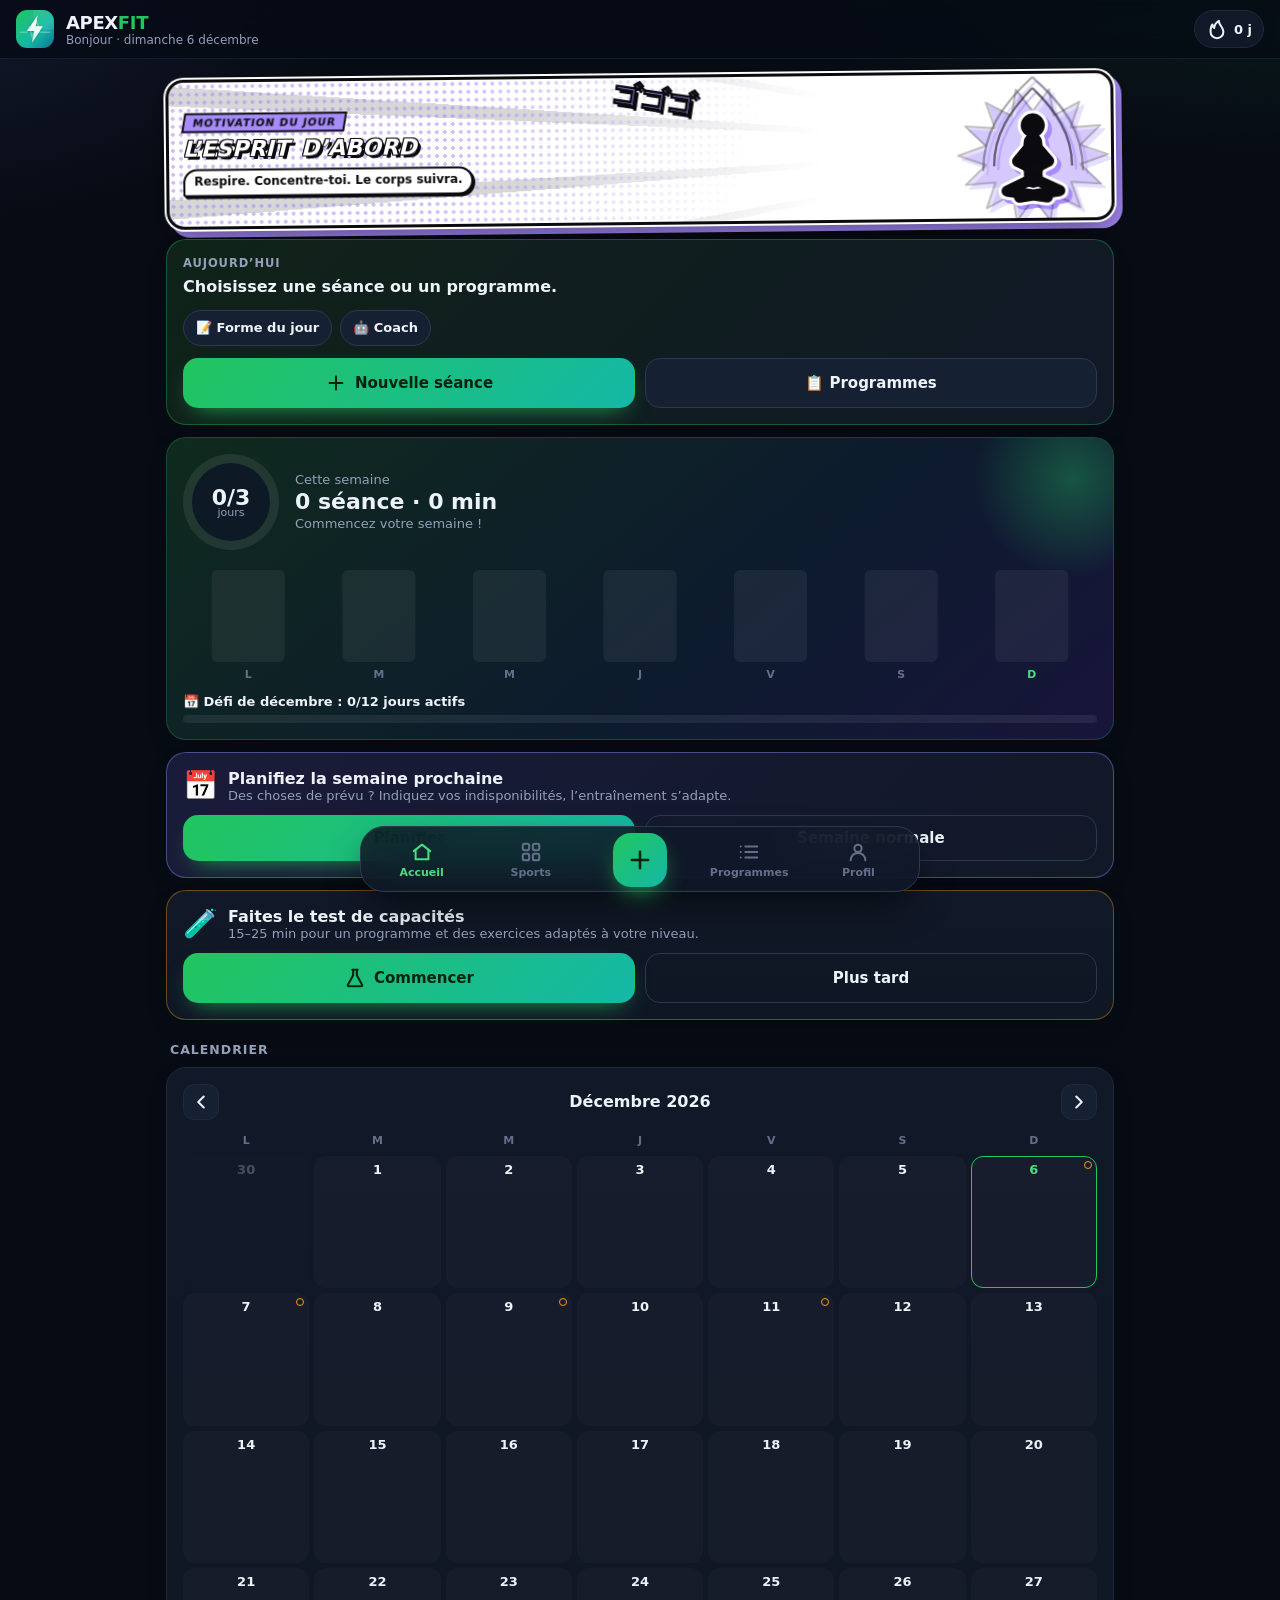
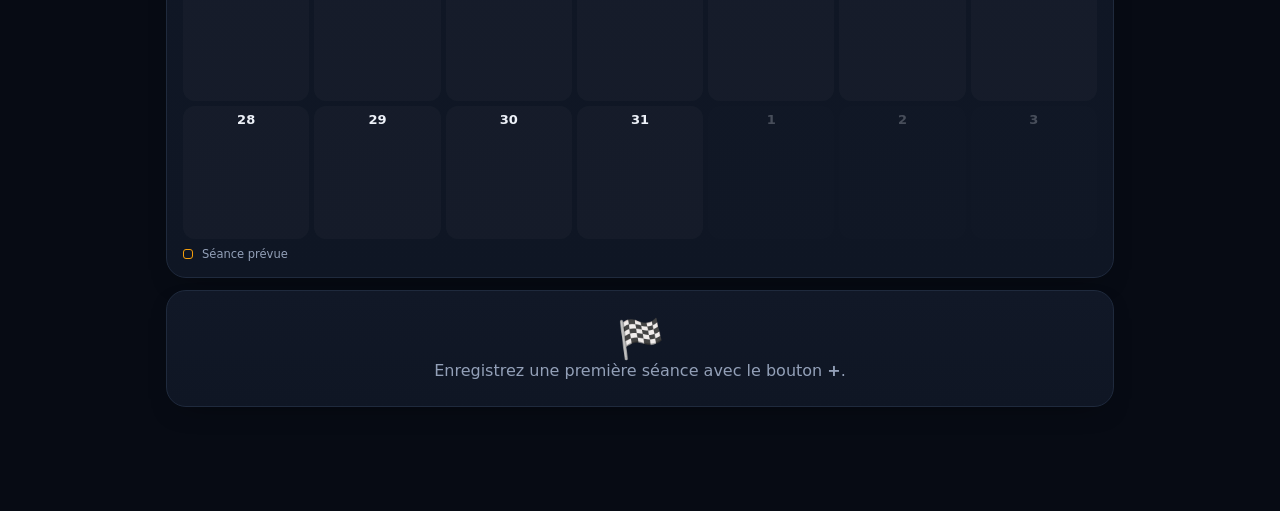
==== commit 65359f17: "v3.8 : sauvegarde, hors connexion complet, périodisation, douleurs, zones cardio, mode salle vocal, " ====
--- a/index.html
+++ b/index.html
@@ -273,6 +273,26 @@
 .aiload{color:var(--mu);font-size:13px;display:flex;align-items:center;gap:4px}.aiload i{width:7px;height:7px;border-radius:50%;background:var(--ac2);animation:aid 1s infinite alternate}.aiload i:nth-child(2){animation-delay:.2s}.aiload i:nth-child(3){animation-delay:.4s;margin-right:6px}
 @keyframes aid{from{opacity:.25;transform:translateY(0)}to{opacity:1;transform:translateY(-3px)}}
 details.card summary{cursor:pointer;list-style:none}details.card summary::-webkit-details-marker{display:none}details.card summary:after{content:'›';float:right;transition:transform .2s;color:var(--mu)}details.card[open] summary:after{transform:rotate(90deg)}
+/* v3.8 : accueil, badges, douleurs, zones, mode salle, calme */
+.card.today{border-color:rgba(34,197,94,.35);background:linear-gradient(135deg,#0f2318,#111827)}
+.chipb{border:1px solid var(--line2);background:var(--card2);color:inherit;border-radius:999px;padding:7px 12px;font-size:13px;font-weight:650;cursor:pointer;min-height:36px}
+.chipb.ok{border-color:rgba(34,197,94,.55);background:rgba(34,197,94,.12)}.chipb.bad{border-color:rgba(244,63,94,.55);background:rgba(244,63,94,.12);color:#fecdd3}
+.chal{margin-top:12px;font-size:13px;font-weight:650}.chal .pbar{margin-top:6px}
+.evcard{border-color:rgba(167,139,250,.45);cursor:pointer}
+.badges{display:grid;grid-template-columns:repeat(3,1fr);gap:8px;margin-top:12px}
+.bdg{background:var(--card2);border:1px solid var(--line);border-radius:14px;padding:10px 6px;text-align:center;opacity:.45;filter:grayscale(1)}
+.bdg.on{opacity:1;filter:none;border-color:rgba(250,204,21,.45);background:linear-gradient(160deg,rgba(250,204,21,.12),var(--card2))}
+.bdg span{font-size:24px;display:block}.bdg b{display:block;font-size:12px;margin-top:4px;line-height:1.2}.bdg small{display:block;font-size:10.5px;color:var(--mu);margin-top:2px;line-height:1.2}
+.painrow{display:grid;grid-template-columns:110px 1fr 28px;align-items:center;gap:10px;margin-top:10px;font-size:14px}.painrow b{text-align:right}.painrow input{accent-color:#f43f5e}
+.zrow{display:grid;grid-template-columns:10px 26px 1fr auto auto;gap:8px;align-items:center;padding:7px 0;border-bottom:1px solid var(--line);font-size:13px}.zrow:last-of-type{border:0}
+.zrow i{width:10px;height:10px;border-radius:3px}.zrow em{font-style:normal;font-weight:700}.zrow small{color:var(--mu);min-width:36px;text-align:right}
+.legend{display:flex;flex-wrap:wrap;gap:10px;margin-top:8px;font-size:11.5px;color:var(--mu)}.legend i{display:inline-block;width:10px;height:10px;border-radius:3px;margin-right:4px;vertical-align:-1px}
+.tgl{padding:10px 0;border-bottom:1px solid var(--line);gap:12px;cursor:pointer}.tgl:last-child{border:0}.tgl input{width:24px;height:24px;accent-color:#22c55e}
+#live.bigmode .set input,#live.bigmode .set .n{font-size:24px!important;min-height:56px}#live.bigmode .clock{font-size:26px}#live.bigmode .ex b{font-size:19px}#live.bigmode .set .ok{min-width:60px;min-height:56px}
+#live.bigmode ~ .restbar .big,.restbar.bigmode .big{font-size:52px}
+body.calm *,body.calm *:before,body.calm *:after{animation:none!important;transition:none!important}
+button:focus-visible,a:focus-visible,input:focus-visible,select:focus-visible{outline:3px solid #38bdf8;outline-offset:2px}
+.icob{width:34px;height:34px;flex:none;border-radius:10px;border:1px solid var(--line);background:transparent;color:inherit;font-size:16px;cursor:pointer;padding:0}
 
 </style>
 </head>
@@ -585,7 +605,7 @@
 
 // ===================== IMAGES DES MOUVEMENTS =====================
 // [format, nombre d'images] : photos départ/arrivée (free-exercise-db, domaine public) ou dessins sur mesure
-const IMG = {"dc":["jpg",2],"dih":["jpg",2],"pompe":["jpg",2],"dips":["jpg",2],"ecarte":["jpg",2],"tractions":["jpg",2],"rowb":["jpg",2],"rowh":["jpg",2],"tirage":["jpg",2],"sdt":["jpg",2],"sdtr":["jpg",2],"squat":["jpg",2],"goblet":["jpg",2],"fentes":["jpg",2],"presse":["jpg",2],"hipthrust":["jpg",2],"legcurl":["jpg",2],"mollets":["jpg",2],"dm":["jpg",2],"elev":["jpg",2],"facepull":["jpg",2],"curl":["jpg",2],"marteau":["jpg",2],"triceps":["jpg",2],"gainage":["jpg",2],"gainlat":["jpg",2],"releve":["jpg",2],"swing":["jpg",2],"ef":["jpg",2],"fc":["jpg",2],"fl":["jpg",2],"seuil":["jpg",2],"sl":["jpg",2],"cotes":["svg",2],"talons":["jpg",2],"skipping":["jpg",2],"bondissantes":["jpg",2],"chasses":["svg",2],"lignes":["svg",2],"technique":["jpg",2],"z2":["svg",2],"sweet":["jpg",2],"sprints":["svg",2],"velocite":["jpg",2],"danseuse":["svg",2],"reglage":["svg",1],"crawl":["svg",2],"brasse":["svg",2],"dos":["svg",2],"papillon":["svg",2],"rattrape":["svg",2],"planche":["svg",2],"pull":["svg",2],"resp3":["svg",2],"burpee":["svg",2],"jj":["jpg",2],"mc":["jpg",2],"squatjump":["jpg",2],"thruster":["jpg",2],"boxjump":["jpg",2],"corde":["jpg",2],"fentesaut":["jpg",2],"commando":["svg",2],"wallball":["svg",2],"rameur":["jpg",2],"chien":["svg",1],"cobra":["svg",1],"enfant":["jpg",2],"guerrier1":["svg",1],"guerrier2":["svg",1],"pigeon":["svg",1],"chatvache":["jpg",2],"fentebasse":["jpg",2],"ischios":["jpg",2],"thoracique":["jpg",2],"9090":["svg",1],"pont":["jpg",2],"active":["svg",2],"nordique":["svg",2],"montee":["svg",2],"test_squat":["jpg",2],"test_souplesse":["jpg",2],"bandpa":["jpg",2],"rotext":["jpg",2],"oiseauel":["jpg",2],"pallof":["jpg",2],"kickback":["jpg",2],"deadbug":["jpg",2],"superman":["jpg",2],"russian":["jpg",2],"nordic":["jpg",2],"molletexc":["jpg",2],"medrot":["jpg",2],"cou":["jpg",2],"poignet":["jpg",2],"glutepont1":["jpg",2],"worlds":["jpg",2],"hipcircles":["jpg",2],"chevilles":["jpg",2],"quadetir":["jpg",2],"pecsetir":["jpg",2],"molletsetir":["jpg",2],"couetir":["jpg",2],"epaulesmob":["jpg",2],"torsion":["jpg",2],"monster":["svg",2],"clam":["svg",2],"ytw":["svg",2],"birddog":["svg",2],"hollow":["svg",2],"shtaps":["svg",2],"copenhague":["svg",2],"equilibre":["svg",2],"stepdown":["svg",2],"chaise":["svg",1],"extdoigts":["svg",2],"tenue":["svg",1],"cossack":["svg",2],"squatprof":["svg",1],"sleeper":["svg",2],"etirpoignet":["svg",1]};
+const IMG = {"dc":["webp",2],"dih":["webp",2],"pompe":["webp",2],"dips":["webp",2],"ecarte":["webp",2],"tractions":["webp",2],"rowb":["webp",2],"rowh":["webp",2],"tirage":["webp",2],"sdt":["webp",2],"sdtr":["webp",2],"squat":["webp",2],"goblet":["webp",2],"fentes":["webp",2],"presse":["webp",2],"hipthrust":["webp",2],"legcurl":["webp",2],"mollets":["webp",2],"dm":["webp",2],"elev":["webp",2],"facepull":["webp",2],"curl":["webp",2],"marteau":["webp",2],"triceps":["webp",2],"gainage":["webp",2],"gainlat":["webp",2],"releve":["webp",2],"swing":["webp",2],"ef":["webp",2],"fc":["webp",2],"fl":["webp",2],"seuil":["webp",2],"sl":["webp",2],"cotes":["svg",2],"talons":["webp",2],"skipping":["webp",2],"bondissantes":["webp",2],"chasses":["svg",2],"lignes":["svg",2],"technique":["webp",2],"z2":["svg",2],"sweet":["webp",2],"sprints":["svg",2],"velocite":["webp",2],"danseuse":["svg",2],"reglage":["svg",1],"crawl":["svg",2],"brasse":["svg",2],"dos":["svg",2],"papillon":["svg",2],"rattrape":["svg",2],"planche":["svg",2],"pull":["svg",2],"resp3":["svg",2],"burpee":["svg",2],"jj":["webp",2],"mc":["webp",2],"squatjump":["webp",2],"thruster":["webp",2],"boxjump":["webp",2],"corde":["webp",2],"fentesaut":["webp",2],"commando":["svg",2],"wallball":["svg",2],"rameur":["webp",2],"chien":["svg",1],"cobra":["svg",1],"enfant":["webp",2],"guerrier1":["svg",1],"guerrier2":["svg",1],"pigeon":["svg",1],"chatvache":["webp",2],"fentebasse":["webp",2],"ischios":["webp",2],"thoracique":["webp",2],"9090":["svg",1],"pont":["webp",2],"active":["svg",2],"nordique":["svg",2],"montee":["svg",2],"test_squat":["webp",2],"test_souplesse":["webp",2],"bandpa":["webp",2],"rotext":["webp",2],"oiseauel":["webp",2],"pallof":["webp",2],"kickback":["webp",2],"deadbug":["webp",2],"superman":["webp",2],"russian":["webp",2],"nordic":["webp",2],"molletexc":["webp",2],"medrot":["webp",2],"cou":["webp",2],"poignet":["webp",2],"glutepont1":["webp",2],"worlds":["webp",2],"hipcircles":["webp",2],"chevilles":["webp",2],"quadetir":["webp",2],"pecsetir":["webp",2],"molletsetir":["webp",2],"couetir":["webp",2],"epaulesmob":["webp",2],"torsion":["webp",2],"monster":["svg",2],"clam":["svg",2],"ytw":["svg",2],"birddog":["svg",2],"hollow":["svg",2],"shtaps":["svg",2],"copenhague":["svg",2],"equilibre":["svg",2],"stepdown":["svg",2],"chaise":["svg",1],"extdoigts":["svg",2],"tenue":["svg",1],"cossack":["svg",2],"squatprof":["svg",1],"sleeper":["svg",2],"etirpoignet":["svg",1]};
 
 // ===================== RENFORCEMENT : ÉLASTIQUES, GAINAGE, PRÉVENTION =====================
 M('muscu', 'bandpa', 'Écartés à l’élastique (pull-apart)', 'Élastiques', 'Élastique', 1, 'Arrière d’épaule, haut du dos',
@@ -929,10 +949,10 @@
   ['Assis, jambes écartées le plus possible, pointes vers le haut.', 'Dos droit, penchez-vous vers l’avant depuis les hanches.', 'Respirez et relâchez à chaque expiration.'],
   ['Arrondir le dos', 'Forcer en à-coups'], 'Indispensable pour les coups de pied hauts.', '3 × 45 s');
 Object.assign(IMG, { shadow: ['svg', 2], sac: ['svg', 2], sprawl: ['svg', 2], crevette: ['svg', 2], pontlutte: ['svg', 2], serviette: ['svg', 2], uchikomi: ['svg', 2],
-  genoux: ['svg', 2], kickel: ['svg', 2], cavalier: ['svg', 1], fenteesc: ['svg', 2], bearcrawl: ['svg', 2], farmer: ['jpg', 2], getup: ['jpg', 2], pistol: ['svg', 2],
-  pompeincl: ['jpg', 2], pompedecl: ['jpg', 2], pompediam: ['jpg', 2], pompeexp: ['jpg', 2], rowinv: ['jpg', 2], tracelast: ['jpg', 2], negtraction: ['svg', 2], lsit: ['svg', 2],
-  atr: ['svg', 2], hspu: ['jpg', 2], suspjambes: ['jpg', 2], medpasse: ['jpg', 2], medslam: ['jpg', 2], broadjump: ['jpg', 2], tuckjump: ['jpg', 2], bondlat: ['jpg', 2],
-  climber: ['jpg', 2], battle: ['jpg', 2], adductel: ['svg', 2], departs: ['svg', 2], popup: ['svg', 2], ramesurf: ['svg', 2], ecart: ['svg', 2] });
+  genoux: ['svg', 2], kickel: ['svg', 2], cavalier: ['svg', 1], fenteesc: ['svg', 2], bearcrawl: ['svg', 2], farmer: ['webp', 2], getup: ['webp', 2], pistol: ['svg', 2],
+  pompeincl: ['webp', 2], pompedecl: ['webp', 2], pompediam: ['webp', 2], pompeexp: ['webp', 2], rowinv: ['webp', 2], tracelast: ['webp', 2], negtraction: ['svg', 2], lsit: ['svg', 2],
+  atr: ['svg', 2], hspu: ['webp', 2], suspjambes: ['webp', 2], medpasse: ['webp', 2], medslam: ['webp', 2], broadjump: ['webp', 2], tuckjump: ['webp', 2], bondlat: ['webp', 2],
+  climber: ['webp', 2], battle: ['webp', 2], adductel: ['svg', 2], departs: ['svg', 2], popup: ['svg', 2], ramesurf: ['svg', 2], ecart: ['svg', 2] });
 
 // ===================== PRÉPARATION PAR SPORT : 3 NIVEAUX =====================
 // X(qualité testée, version débutant, intermédiaire, confirmé) — « mouvement séries×répétitions/repos » ou « séries×secondes s/repos »
@@ -1106,7 +1126,7 @@
 let S = load();
 function blank() { return { v: 3, profile: { prenom: '', age: 30, sexe: 'h', poids: '', taille: '', obj: 'forme', jours: 3, mat: ['aucun'], sports: [] }, sessions: [], templates: [], tests: [], prog: null, goals: [], skipTest: false, body: [], remind: null, avail: {}, weekOk: {} }; }
 function load() {
-  try { const s = JSON.parse(localStorage.getItem(KEY)); if (s && s.v === 3) { const o = Object.assign(blank(), s); o.body = o.body || []; o.avail = o.avail || {}; o.weekOk = o.weekOk || {}; o.profile.pratique = (o.profile.pratique || []).map(k => k === 'combat' ? 'boxe' : k).filter(k => SPEC[k]); if (o.prog && o.prog.id === 'sp_combat') o.prog.id = 'sp_boxe'; o.specLvl = o.specLvl || {}; o.ready = o.ready || {}; return o; } } catch (e) {}
+  try { const s = JSON.parse(localStorage.getItem(KEY)); if (s && s.v === 3) { return migrate(Object.assign(blank(), s)); } } catch (e) {}
   const s = blank();
   try { // reprise des données de l'ancienne version (apexfit_state)
     const o = JSON.parse(localStorage.getItem('apexfit_state'));
@@ -1134,7 +1154,7 @@
 let route = { v: 'home' }, calMonth = (() => { const d = new Date(); return new Date(d.getFullYear(), d.getMonth(), 1); })();
 function go(v, p = {}) { if (v === 'sport' && p.sp !== route.sp) { spTab = 'suivi'; libQ = ''; libG = 'Tous'; } route = Object.assign({ v }, p); render(); window.scrollTo(0, 0); }
 function render() {
-  const v = route.v;
+  const v = route.v; document.body.classList.toggle('calm', !!S.calm);
   $$('.nav button[data-v]').forEach(b => b.classList.toggle('on', b.dataset.v === v || (v === 'sport' && b.dataset.v === 'sports')));
   const back = v === 'sport';
   $('#top').innerHTML = `${back ? `<button class="back" onclick="go('sports')">${ic('left')}</button>` : '<img src="icons/icon.svg" alt="">'}
@@ -1227,7 +1247,7 @@
 }
 // écran plein « coup de manga » : départ de séance, record
 function mangaSplash(kind, sub, ms = 1500) {
-  if (S.manga === false) return;
+  if (S.manga === false || S.calm) return;
   const d = document.createElement('div'); d.className = 'mg-splash';
   d.innerHTML = mangaBanner(MG_SPECIAL[kind], { cls: 'slam big', sub: sub || MG_SPECIAL[kind].s });
   d.onclick = () => d.remove(); document.body.appendChild(d); haptic([20, 30, 40]);
@@ -1254,7 +1274,7 @@
 // démarre la prochaine séance adaptée à la forme du jour
 function startAdapted() {
   const t = readyToday(), nx = nextProgSession();
-  if (!t) return readyForm(true);
+  if (!t) { if (nx) return startProgSession(0); return plusMenu(); }
   if (t.mode === 'rest') { const m = PROGRAMS.find(p => p.id === 'mobfull'); if (m) startLive(JSON.parse(JSON.stringify(m.seances[0])), {}); toast('🧘 Récupération active : la séance du programme est gardée pour un autre jour', 4000); return; }
   if (nx) startProgSession(t.mode === 'light' ? 1 : 0); else plusMenu();
 }
@@ -1370,6 +1390,7 @@
     <div class="card"><b>Charge d’entraînement</b><div class="mu tiny" style="margin-top:2px">Effort ressenti × durée · 7 jours comparés à la moyenne de 4 semaines</div>
       <div class="gauge"><i style="left:${g * 100}%"></i></div><div class="row mu tiny" style="justify-content:space-between"><span>Sous-charge</span><span>Équilibrée</span><span>Risque</span></div>
       <div class="grid3" style="margin-top:10px"><div class="kpi"><div class="l">7 jours</div><div class="v" style="font-size:18px">${L.acute}</div></div><div class="kpi"><div class="l">Moy. 4 sem.</div><div class="v" style="font-size:18px">${L.chronic}</div></div><div class="kpi"><div class="l">Ratio</div><div class="v" style="font-size:18px">${L.ratio == null ? '—' : L.ratio.toFixed(2)}</div></div></div></div>
+    <div class="grid2"><button class="btn" onclick="painForm()">🩹 Douleurs${activePain().length ? ' (' + activePain().length + ')' : ''}</button><button class="btn" onclick="eventForm()">🎯 Objectif${S.event ? ' ✓' : ''}</button></div>${eventCard()}${zonesCard()}
     <h3 class="sec">Conseils du coach</h3><div class="card">${tips.map(([e, t]) => `<div class="tipline"><span>${e}</span><p>${esc(t)}</p></div>`).join('')}</div>
     <h3 class="sec">Coach IA ${aiOn() ? '<span class="mu tiny" style="font-weight:600">· connecté</span>' : ''}</h3>`;
   if (aiOn()) h += `<div class="card"><div class="grid2"><button class="btn" onclick="aiAsk('week')">📊 Analyser mes 4 semaines</button><button class="btn" onclick="aiAdapt()">🎯 Adapter ma séance</button></div>
@@ -1421,7 +1442,7 @@
     p += def.len;
   }
   const FE = 631065600; // époque FIT (31/12/1989) en secondes Unix
-  const out = sessions.filter(s => s.start != null).map(s => ({ start: new Date((s.start + FE) * 1000), sport: s.sport, sub: s.sub, sec: s.tm || s.el, m: s.dist, kcal: s.kcal, hr: s.hr, asc: s.asc }));
+  const out = sessions.filter(s => s.start != null).map(s => ({ start: new Date((s.start + FE) * 1000), sport: s.sport, sub: s.sub, sec: s.tm || s.el, m: s.dist, kcal: s.kcal, hr: s.hr, hrmax: s.hrmax, asc: s.asc }));
   if (!out.length && rec.t0 != null) out.push({ start: new Date((rec.t0 + FE) * 1000), sport: rec.sport, sec: rec.t1 - rec.t0, m: rec.dist, hr: rec.hr.length ? Math.round(rec.hr.reduce((a, b) => a + b, 0) / rec.hr.length) : null });
   return out;
 }
@@ -1465,7 +1486,7 @@
   const P = S.profile, hrmax = 220 - (+P.age || 35), pct = a.hr ? a.hr / hrmax : 0;
   const rpe = !pct ? 5 : pct < .6 ? 3 : pct < .7 ? 4 : pct < .78 ? 5 : pct < .85 ? 6 : pct < .9 ? 7 : 8;
   const sp = SPORTS[sport], s = { id: uid(), date: ymd(a.start), sport, nom: a.name || `${sp.nom} (${src})`, dur: Math.max(1, Math.round((a.sec || 0) / 60)), rpe, notes: '',
-    ext: { src, start: a.start.toISOString().slice(0, 16), hr: a.hr || null, kcal: a.kcal || null } };
+    ext: { src, start: a.start.toISOString().slice(0, 16), hr: a.hr || null, hrmax: a.hrmax || null, kcal: a.kcal || null } };
   if (sp.dist && a.m) s.dist = sp.dist === 'm' ? Math.round(a.m) : +(a.m / 1000).toFixed(2);
   if (sp.deniv && a.asc) s.deniv = Math.round(a.asc);
   return s;
@@ -1511,43 +1532,353 @@
     <details class="card"><summary><b>Pourquoi pas une connexion automatique ?</b></summary><p class="small" style="line-height:1.55;margin-top:8px">ApexFit fonctionne sans serveur, et vos données restent sur votre téléphone. Une connexion directe Strava demande un serveur, un abonnement développeur, et les conditions de Strava interdisent d’utiliser ses données dans une IA. Garmin réserve son API complète aux entreprises ; l’accès personnel ouvert en 2026 n’est pas prévu pour une appli web sans serveur comme celle-ci. L’import de vos propres fichiers évite tout cela.</p></details>`);
 }
 
+// ===================== SAUVEGARDE (fichier, sans service extérieur) =====================
+function migrate(o) {
+  o.body = o.body || []; o.avail = o.avail || {}; o.weekOk = o.weekOk || {}; o.ready = o.ready || {}; o.specLvl = o.specLvl || {}; o.pain = o.pain || {}; o.badges = o.badges || [];
+  o.profile.pratique = (o.profile.pratique || []).map(k => k === 'combat' ? 'boxe' : k).filter(k => SPEC[k]);
+  if (o.prog && o.prog.id === 'sp_combat') o.prog.id = 'sp_boxe';
+  return o;
+}
+async function idbAll() { const d = await idb(); return new Promise(r => { const out = {}, q = d.transaction('ph').objectStore('ph').openCursor(); q.onsuccess = () => { const c = q.result; if (c) { out[c.key] = c.value; c.continue(); } else r(out); }; q.onerror = () => r(out); }); }
+const toDataURL = b => new Promise(r => { if (typeof b === 'string') return r(b); const f = new FileReader(); f.onload = () => r(f.result); f.onerror = () => r(null); f.readAsDataURL(b); });
+const daysSince = d => d ? Math.floor((Date.now() - parseD(d)) / 864e5) : 9999;
+const needBackup = () => S.sessions.length >= 5 && daysSince(S.lastBackup) > 14;
+async function exportData() {
+  const ph = {}; try { const all = await idbAll(); for (const [k, v] of Object.entries(all)) { const u = await toDataURL(v); if (u) ph[k] = u; } } catch (e) {}
+  S.lastBackup = today(); save();
+  const name = `apexfit_${(S.profile.prenom || 'sauvegarde').normalize('NFD').replace(/[\u0300-\u036f]/g, '').replace(/[^\w]+/g, '_')}_${today()}.json`;
+  const file = new File([JSON.stringify({ ...S, _photos: ph })], name, { type: 'application/json' });
+  if (navigator.canShare && navigator.canShare({ files: [file] })) {
+    try { await navigator.share({ files: [file], title: 'Sauvegarde ApexFit' }); toast('💾 Sauvegarde prête'); render(); return; } catch (e) { if (e.name === 'AbortError') { render(); return; } }
+  }
+  const a = document.createElement('a'); a.href = URL.createObjectURL(file); a.download = name; document.body.appendChild(a); a.click(); a.remove(); toast('💾 Sauvegarde téléchargée'); render();
+}
+function importData(f) {
+  if (!f) return;
+  f.text().then(async t => {
+    const d = JSON.parse(t); if (d.v !== 3) throw 0;
+    const ph = d._photos || {}; delete d._photos;
+    if (S.sessions.length && !confirm(`Remplacer vos données actuelles (${S.sessions.length} séances) par cette sauvegarde (${(d.sessions || []).length} séances) ?`)) return;
+    S = migrate(Object.assign(blank(), d)); save();
+    for (const [k, u] of Object.entries(ph)) { try { await idbPut(k, await (await fetch(u)).blob()); } catch (e) {} }
+    render(); toast('Données restaurées ✅');
+  }).catch(() => toast('Fichier invalide'));
+}
+
+// ===================== OBJECTIF COMPÉTITION : PÉRIODISATION =====================
+var PH = { fondation: ['🧱', 'Fondation', 'Construire la base : technique et volume modéré.'], construction: ['📈', 'Construction', 'Le volume et les charges progressent.'],
+  allegee: ['🌙', 'Semaine allégée', 'Une série de moins pour assimiler le travail (récupération planifiée toutes les 4 semaines).'],
+  intensif: ['🔥', 'Intensification', 'Moins de répétitions, charges plus lourdes : qualité maximale.'], affutage: ['🎯', 'Affûtage', 'Volume réduit d’environ 40 % en gardant l’intensité, pour arriver frais le jour J.'],
+  recup: ['🛌', 'Récupération', 'Semaine légère après l’objectif : bougez sans forcer.'] };
+function phase() {
+  const e = S.event; if (!e || !e.date) return null;
+  const d = Math.ceil((parseD(e.date) - parseD(today())) / 864e5);
+  if (d < -7) return null; if (d < 0) return { k: 'recup', d };
+  const w = Math.ceil((d + 1) / 7);
+  const k = w <= 1 ? 'affutage' : w <= 4 ? 'intensif' : w % 4 === 0 ? 'allegee' : w <= 12 ? 'construction' : 'fondation';
+  return { k, d, w };
+}
+function applyPhase(s) {
+  const p = phase(); if (!p || !s.items) return s;
+  s.phase = p.k;
+  s.items.forEach(it => {
+    if (typeof it.sets !== 'number') return;
+    if (p.k === 'affutage') it.sets = Math.max(1, Math.round(it.sets * .6));
+    else if (p.k === 'allegee' || p.k === 'recup') it.sets = Math.max(1, it.sets - 1);
+    else if (p.k === 'intensif' && it.reps && it.reps > 5) { it.reps = Math.max(3, it.reps - 2); it.rest = (it.rest || 60) + 30; }
+  });
+  return s;
+}
+function eventForm() {
+  const e = S.event || {};
+  sheet(`<h2>🎯 Objectif compétition</h2><p class="mu small">Match, course, combat, passage de grade… Les séances s’organisent en phases jusqu’au jour J : fondation, construction, intensification, puis affûtage.</p>
+    <label class="f">Nom de l’objectif</label><input class="in" id="evN" value="${esc(e.nom || '')}" placeholder="Ex. 10 km de Lyon, tournoi de judo">
+    <label class="f">Date</label><input class="in" type="date" id="evD" value="${e.date || ''}" min="${today()}">
+    <button class="btn pri w" style="margin-top:14px" onclick="if(!$('#evD').value)return toast('Choisissez une date');S.event={nom:$('#evN').value.trim()||'Mon objectif',date:$('#evD').value};save();closeSheet();render();toast('🎯 Objectif enregistré')">Enregistrer</button>
+    ${S.event ? `<button class="btn ghost w" style="margin-top:8px" onclick="S.event=null;save();closeSheet();render()">Supprimer l’objectif</button>` : ''}`);
+}
+function eventCard() {
+  const p = phase(); if (!p) return '';
+  const [e, n, t] = PH[p.k];
+  return `<div class="card evcard" onclick="eventForm()"><div class="row"><div class="em" style="font-size:26px">${e}</div><div style="flex:1;min-width:0"><b>${esc(S.event.nom)} · ${p.d > 0 ? 'J-' + p.d : p.d === 0 ? 'aujourd’hui !' : 'terminé'}</b><div class="mu small">Phase : ${n}. ${t}</div></div></div></div>`;
+}
+
+// ===================== DOULEURS : retrait automatique des exercices =====================
+var ZONES = { cou: 'Cou', epaule: 'Épaule', coude: 'Coude', poignet: 'Poignet / main', dos: 'Bas du dos', hanche: 'Hanche / aine', genou: 'Genou', cheville: 'Cheville / pied' };
+var ZRE = { cou: /\bcou\b|nuque|pont de lutte/, epaule: /épaule|deltoïde|coiffe|pector|dips|développé|pompe|traction|y-t-w|équilibre sur les mains|élévation|face pull|oiseau|rowing|tirage|lancer|slam|cordes|serviette|pull-apart|uchi/,
+  coude: /triceps|biceps|curl|dips|traction|coude|pompe/, poignet: /poignet|avant-bras|pompe|planche|ours|équilibre sur les mains|l-sit|burpee|grip|doigts|sac de frappe|mountain/,
+  dos: /lombaire|soulevé|swing|good morning|superman|pont de lutte|rowing barre|kettlebell|get-up|turkish|russian/, hanche: /hanche|adduct|copenhague|kick|écart|pigeon|cosaque|fessier|fente/,
+  genou: /squat|fente|genou|quadri|saut|jump|pistol|descente de marche|chaise|cavalier|départ|burpee|bond|presse|leg|box|sprint|skipping/, cheville: /mollet|cheville|saut|corde|bond|départ|skipping|jump|sprint|tuck/ };
+const mvZoneCache = {};
+function mvZones(mv) {
+  if (mvZoneCache[mv]) return mvZoneCache[mv];
+  const m = LIB.find(x => x.id === mv); const txt = m ? (m.n + ' ' + m.mu).toLowerCase() : '';
+  return mvZoneCache[mv] = Object.keys(ZRE).filter(z => ZRE[z].test(txt));
+}
+const activePain = () => Object.entries(S.pain || {}).filter(([, p]) => p.lvl >= 4).map(([z]) => z);
+function filterPain(s) {
+  const zs = activePain(); if (!zs.length || !s.items) return s;
+  const out = [], keep = [];
+  s.items.forEach(it => (mvZones(it.mv).some(z => zs.includes(z)) ? out : keep).push(it));
+  if (out.length) { s.items = keep.length ? keep : [T('worlds', 2, 45, 10), T('chatvache', 1, 60, 10)]; s.painRemoved = out.map(it => mvName(it)); }
+  return s;
+}
+function painForm() {
+  const P = S.pain || {};
+  sheet(`<h2>🩹 Douleurs</h2><p class="mu small">Indiquez une gêne de 0 (rien) à 10. À partir de 4/10, les exercices qui sollicitent la zone sont retirés de vos séances.</p>
+    ${Object.entries(ZONES).map(([z, n]) => `<div class="painrow"><span>${n}</span><input type="range" min="0" max="10" value="${P[z] ? P[z].lvl : 0}" data-z="${z}" oninput="this.nextElementSibling.textContent=this.value"><b>${P[z] ? P[z].lvl : 0}</b></div>`).join('')}
+    <button class="btn pri w" style="margin-top:14px" onclick="savePain()">Enregistrer</button>
+    <p class="mu tiny" style="margin-top:10px">Ceci n’est pas un diagnostic. Douleur forte (7/10 ou plus), qui dure plus d’une semaine, gonflement, fourmillements ou douleur la nuit : consultez un médecin ou un kinésithérapeute.</p>`);
+}
+function savePain() {
+  const P = S.pain || {}, n = {};
+  $$('.painrow input').forEach(i => { const v = +i.value, z = i.dataset.z; if (v > 0) n[z] = { lvl: v, since: P[z] && P[z].lvl > 0 ? P[z].since : today() }; });
+  S.pain = n; save(); closeSheet(); render();
+  const bad = Object.entries(n).filter(([, p]) => p.lvl >= 7 || daysSince(p.since) > 7);
+  toast(bad.length ? '⚠️ Douleur importante ou durable : demandez l’avis d’un professionnel de santé' : activePain().length ? '🩹 Séances adaptées : exercices concernés retirés' : '✅ Aucune douleur active', 4000);
+}
+function painNote() {
+  const z = activePain(); if (!z.length) return '';
+  const old = Object.entries(S.pain).some(([, p]) => p.lvl >= 7 || daysSince(p.since) > 7);
+  return `<div class="tip" style="margin-top:10px;border-color:rgba(244,63,94,.4);background:rgba(244,63,94,.08);color:#fecdd3" onclick="painForm()">🩹 Douleur : ${z.map(k => ZONES[k].toLowerCase()).join(', ')}. Exercices concernés retirés.${old ? ' <b>Consultez si ça persiste.</b>' : ''}</div>`;
+}
+
+// ===================== ZONES CARDIO =====================
+function hrMax() {
+  if (+S.profile.fcmax) return +S.profile.fcmax;
+  const seen = Math.max(0, ...S.sessions.filter(x => x.ext && x.ext.hrmax).map(x => x.ext.hrmax));
+  return Math.max(seen, Math.round(208 - .7 * (+S.profile.age || 30)));
+}
+var HRZ = [['Z1', 'Récupération', .5, .6, '#60a5fa'], ['Z2', 'Endurance fondamentale', .6, .7, '#22c55e'], ['Z3', 'Tempo', .7, .8, '#eab308'], ['Z4', 'Seuil', .8, .9, '#f97316'], ['Z5', 'VO2max', .9, 1, '#ef4444']];
+function zonesCard() {
+  const m = hrMax(), d28 = (() => { const d = new Date(); d.setDate(d.getDate() - 28); return ymd(d); })();
+  const L = S.sessions.filter(x => x.date > d28 && x.ext && x.ext.hr), cnt = HRZ.map(([, , a, b]) => L.filter(x => x.ext.hr / m >= a && x.ext.hr / m < b).reduce((s, x) => s + (+x.dur || 0), 0)), tot = cnt.reduce((a, b) => a + b, 0);
+  return `<div class="card"><b>❤️ Zones cardio</b><div class="mu tiny" style="margin-top:2px">FC max ${+S.profile.fcmax ? 'saisie' : 'estimée (208 − 0,7 × âge, ou la plus haute importée)'} : <b>${m}</b> bpm · <a style="color:var(--ac2)" onclick="const v=prompt('Votre FC max mesurée (bpm), vide pour l’estimation :',S.profile.fcmax||'');if(v!==null){S.profile.fcmax=+v||'';save();openCoach()}">modifier</a></div>
+    ${HRZ.map(([z, n, a, b, c], i) => `<div class="zrow"><i style="background:${c}"></i><b>${z}</b><span>${n}</span><em>${Math.round(m * a)}–${Math.round(m * b)}</em>${tot ? `<small>${Math.round(cnt[i] / tot * 100)} %</small>` : ''}</div>`).join('')}
+    <p class="mu tiny" style="margin:8px 0 0">${tot ? 'Répartition de vos séances importées sur 28 jours, d’après la fréquence cardiaque moyenne.' : 'Importez des activités avec cardio (Garmin, Strava) pour voir votre répartition.'} Une formule d’âge peut se tromper de plusieurs battements : une FC max mesurée est plus fiable.</p></div>`;
+}
+
+// ===================== MODE SALLE : VOIX ET GRAND AFFICHAGE =====================
+function say(t) {
+  if (!S.voice || !window.speechSynthesis) return;
+  try { speechSynthesis.cancel(); const u = new SpeechSynthesisUtterance(t); u.lang = 'fr-FR'; u.rate = 1.05; const v = speechSynthesis.getVoices().find(x => /^fr/i.test(x.lang)); if (v) u.voice = v; speechSynthesis.speak(u); } catch (e) {}
+}
+const sayDur = s => s >= 60 ? `${Math.floor(s / 60)} minute${s >= 120 ? 's' : ''}${s % 60 ? ' ' + (s % 60) : ''}` : `${s} secondes`;
+function toggleVoice() { S.voice = !S.voice; save(); if (S.voice) say('Voix activée'); toast(S.voice ? '🔊 Annonces vocales activées' : '🔇 Annonces vocales coupées'); const b = $('#vBtn'); if (b) b.textContent = S.voice ? '🔊' : '🔇'; }
+function toggleBig() { S.big = !S.big; save(); const l = $('#live'); if (l) l.classList.toggle('bigmode', !!S.big); toast(S.big ? '🔠 Grand affichage' : 'Affichage normal'); }
+
+// ===================== PARTAGE DE SÉANCES PAR LIEN (sans serveur) =====================
+const b64u = buf => { let s = ''; const u = new Uint8Array(buf); for (let i = 0; i < u.length; i++) s += String.fromCharCode(u[i]); return btoa(s).replace(/\+/g, '-').replace(/\//g, '_').replace(/=+$/, ''); };
+const unb64u = s => Uint8Array.from(atob(s.replace(/-/g, '+').replace(/_/g, '/') + '==='.slice((s.length + 3) % 4)), c => c.charCodeAt(0));
+async function pack(o) { return b64u(await new Response(new Blob([JSON.stringify(o)]).stream().pipeThrough(new CompressionStream('deflate-raw'))).arrayBuffer()); }
+async function unpack(s) { return JSON.parse(await new Response(new Blob([unb64u(s)]).stream().pipeThrough(new DecompressionStream('deflate-raw'))).text()); }
+const appUrl = () => location.href.split('#')[0].split('?')[0];
+function normItems(items) { return (items || []).map(it => ({ mv: it.mv, n: it.n || undefined, rest: it.rest || 60, sets: Array.isArray(it.sets) ? it.sets.map(z => ({ reps: z.reps, sec: z.sec })) : Array.from({ length: it.sets || 3 }, () => ({ reps: it.reps, sec: it.sec })) })); }
+async function shareSession(s) {
+  const o = { v: 1, from: S.profile.prenom || '', nom: s.nom, sport: s.sport, items: s.items ? normItems(s.items) : null, blocks: s.blocks || null };
+  const url = appUrl() + '#s=' + await pack(o), text = `💪 ${o.from ? o.from + ' te partage' : 'Séance partagée'} : « ${s.nom} » sur ApexFit`;
+  if (navigator.share) { try { await navigator.share({ title: 'Séance ApexFit', text, url }); return; } catch (e) { if (e.name === 'AbortError') return; } }
+  try { await navigator.clipboard.writeText(url); toast('🔗 Lien copié : envoyez-le à vos amis'); } catch (e) { prompt('Copiez ce lien :', url); }
+}
+const shareTpl = id => { const t = S.templates.find(x => x.id === id); if (t) shareSession(t); };
+async function shareApp() {
+  const url = appUrl(), text = 'Je m’entraîne avec ApexFit : programmes, coach, préparation par sport. Gratuit, sans compte, tes données restent sur ton téléphone 💪';
+  if (navigator.share) { try { await navigator.share({ title: 'ApexFit', text, url }); return; } catch (e) { if (e.name === 'AbortError') return; } }
+  try { await navigator.clipboard.writeText(url); toast('🔗 Lien de l’appli copié'); } catch (e) { prompt('Lien de l’appli :', url); }
+}
+async function checkShared() {
+  const m = location.hash.match(/^#s=([\w-]+)/); if (!m) return;
+  try { window.history.replaceState(null, '', location.pathname + location.search); } catch (e) { location.hash = ''; }
+  try {
+    const o = await unpack(m[1]); if (!o || !o.sport || !SPORTS[o.sport]) throw 0;
+    o.items = o.items ? o.items.filter(it => typeof it.mv === 'string').slice(0, 20).map(it => ({ mv: it.mv.slice(0, 40), n: it.n ? String(it.n).slice(0, 60) : undefined, rest: clamp(+it.rest || 60, 0, 600), sets: (it.sets || []).slice(0, 10).map(z => ({ reps: z.reps ? clamp(+z.reps, 1, 100) : undefined, sec: z.sec ? clamp(+z.sec, 1, 3600) : undefined })) })) : null;
+    o.blocks = o.blocks ? o.blocks.slice(0, 12).map(b => ({ t: String(b.t || '').slice(0, 60), d: String(b.d || '').slice(0, 200) })) : null;
+    window.SHARED = o;
+    sheet(`<div style="font-size:40px">📩</div><h2>${o.from ? esc(String(o.from).slice(0, 30)) + ' vous partage une séance' : 'Séance partagée'}</h2><p class="mu small">${SPORTS[o.sport].ic} <b>${esc(String(o.nom || '').slice(0, 80))}</b></p>
+      ${o.items ? `<div class="spl">${o.items.map(it => `<div class="spi">${mvImg(it.mv, 'thumb')}<span><b>${esc(mvName(it))}</b><small>${it.sets.length} × ${it.sets[0] ? (it.sets[0].sec ? it.sets[0].sec + ' s' : it.sets[0].reps) : ''} · repos ${it.rest} s</small></span></div>`).join('')}</div>` : ''}
+      ${o.blocks ? o.blocks.map(b => `<div class="kpi" style="margin-top:6px"><b>${esc(b.t)}</b><div class="small mu">${esc(b.d)}</div></div>`).join('') : ''}
+      <div class="grid2" style="margin-top:14px"><button class="btn pri" onclick="S.templates.push({id:uid(),sport:SHARED.sport,nom:String(SHARED.nom||'Séance partagée').slice(0,80),items:SHARED.items,blocks:SHARED.blocks});save();closeSheet();toast('💾 Ajoutée à vos séances types')">💾 Garder</button><button class="btn" onclick="closeSheet();startLive(JSON.parse(JSON.stringify({...SHARED,nom:String(SHARED.nom||'Séance partagée').slice(0,80)})),{})">${ic('play')}Démarrer</button></div>`);
+  } catch (e) { toast('Lien de séance invalide'); }
+}
+
+// ===================== BADGES & DÉFI DU MOIS =====================
+const totalKm = () => S.sessions.reduce((a, x) => a + distKm(x), 0), totalMin = () => S.sessions.reduce((a, x) => a + (+x.dur || 0), 0);
+const prCount = () => S.sessions.reduce((a, s) => a + (s.items || []).reduce((b, it) => b + it.sets.filter(z => z.pr).length, 0), 0);
+function weeksOk() { const g = +S.profile.jours || 3; let n = 0; for (let w = 1; w <= 52; w++) { if (weekStats(-w).days >= g) n++; else break; } return n + (weekStats(0).days >= g ? 1 : 0); }
+var BADGES = [
+  ['first', '🥇', 'Premier pas', '1 séance', () => [S.sessions.length, 1]], ['s10', '🔟', 'Régulier', '10 séances', () => [S.sessions.length, 10]], ['s50', '💪', 'Acharné', '50 séances', () => [S.sessions.length, 50]],
+  ['s100', '🏛️', 'Légende', '100 séances', () => [S.sessions.length, 100]], ['st3', '🔥', 'En feu', '3 jours d’affilée', () => [streak(), 3]], ['st7', '☄️', 'Inarrêtable', '7 jours d’affilée', () => [streak(), 7]],
+  ['w4', '📆', 'Discipline', '4 semaines d’objectif tenues', () => [weeksOk(), 4]], ['w12', '🗓️', 'Mental d’acier', '12 semaines d’objectif tenues', () => [weeksOk(), 12]],
+  ['km50', '🛣️', 'Baroudeur', '50 km au total', () => [Math.floor(totalKm()), 50]], ['km500', '🌍', 'Globe-trotteur', '500 km au total', () => [Math.floor(totalKm()), 500]],
+  ['h10', '⏳', 'Endurant', '10 h d’entraînement', () => [Math.floor(totalMin() / 60), 10]], ['h100', '⌛', 'Infatigable', '100 h d’entraînement', () => [Math.floor(totalMin() / 60), 100]],
+  ['pr1', '🏅', 'Record !', '1 record battu', () => [prCount(), 1]], ['pr10', '🏆', 'Briseur de records', '10 records battus', () => [prCount(), 10]],
+  ['test2', '🧪', 'Progrès mesurés', '2 tests de capacités', () => [S.tests.length, 2]], ['multi', '🎽', 'Polyvalent', '3 sports différents', () => [new Set(S.sessions.map(x => x.sport)).size, 3]],
+  ['prog', '📋', 'Programme bouclé', '1 programme terminé', () => [S.progFinished || 0, 1]], ['ready', '🧘', 'À l’écoute', '7 bilans de forme', () => [Object.keys(S.ready || {}).length, 7]]];
+function checkBadges(quiet) {
+  S.badges = S.badges || []; const got = [];
+  BADGES.forEach(([id, e, n, , f]) => { const [c, t] = f(); if (c >= t && !S.badges.includes(id)) { S.badges.push(id); got.push(e + ' ' + n); } });
+  if (got.length) { save(); if (!quiet) { setTimeout(() => { toast('🏅 Badge débloqué : ' + got.join(', '), 4000); confetti(80); }, 900); } }
+}
+function monthChallenge() {
+  const d = new Date(), k = d.getMonth() % 3, g = +S.profile.jours || 3, pre = ymd(d).slice(0, 7), L = S.sessions.filter(x => x.date.startsWith(pre));
+  const C = [['séances', g * 4, L.length, '💥'], ['minutes d’entraînement', g * 4 * 40, L.reduce((a, x) => a + (+x.dur || 0), 0), '⏱'], ['jours actifs', g * 4, new Set(L.map(x => x.date)).size, '📅']][k];
+  return { lab: C[0], target: C[1], cur: C[2], ic: C[3], month: d.toLocaleDateString('fr-FR', { month: 'long' }) };
+}
+function challengeLine() { const c = monthChallenge(), p = clamp(c.cur / c.target, 0, 1); return `<div class="chal"><span>${c.ic} Défi de ${c.month} : ${Math.min(c.cur, c.target)}/${c.target} ${c.lab}${p >= 1 ? ' ✅' : ''}</span><div class="pbar"><i style="width:${Math.round(p * 100)}%"></i></div></div>`; }
+function badgesSection() {
+  S.badges = S.badges || [];
+  return `<h3 class="sec">Trophées <span class="mu tiny" style="font-weight:600">${S.badges.length}/${BADGES.length}</span></h3><div class="card">${challengeLine()}<div class="badges">${BADGES.map(([id, e, n, d, f]) => { const ok = S.badges.includes(id), [c, t] = f(); return `<div class="bdg ${ok ? 'on' : ''}" title="${esc(d)}"><span>${e}</span><b>${n}</b><small>${ok ? d : Math.min(c, t) + '/' + t}</small></div>`; }).join('')}</div></div>`;
+}
+
+// ===================== BILAN DU MOIS EN IMAGE =====================
+async function monthReport(off) {
+  if (off == null) off = new Date().getDate() <= 3 ? -1 : 0;
+  const d = new Date(); d.setDate(1); d.setMonth(d.getMonth() + off);
+  const pre = ymd(d).slice(0, 7), L = S.sessions.filter(x => x.date.startsWith(pre)), mois = d.toLocaleDateString('fr-FR', { month: 'long', year: 'numeric' });
+  const min = L.reduce((a, x) => a + (+x.dur || 0), 0), km = L.reduce((a, x) => a + distKm(x), 0), days = new Set(L.map(x => x.date)).size, pr = L.reduce((a, s) => a + (s.items || []).reduce((b, it) => b + it.sets.filter(z => z.pr).length, 0), 0);
+  const bySp = {}; L.forEach(x => bySp[x.sport] = (bySp[x.sport] || 0) + 1); const fav = Object.entries(bySp).sort((a, b) => b[1] - a[1])[0];
+  const W = 1080, H = 1350, c = document.createElement('canvas'); c.width = W; c.height = H; const g = c.getContext('2d');
+  const bg = g.createLinearGradient(0, 0, W, H); bg.addColorStop(0, '#0b1220'); bg.addColorStop(1, '#111b2e'); g.fillStyle = bg; g.fillRect(0, 0, W, H);
+  g.save(); g.translate(W * .78, 260); for (let i = 0; i < 72; i++) { g.rotate(Math.PI / 36); g.fillStyle = i % 2 ? 'rgba(34,197,94,.10)' : 'rgba(56,189,248,.06)'; g.beginPath(); g.moveTo(0, 0); g.lineTo(1400, -24); g.lineTo(1400, 24); g.fill(); } g.restore();
+  const F = (w, s) => `${w} ${s}px -apple-system, "Segoe UI", Roboto, sans-serif`;
+  g.fillStyle = '#22c55e'; g.font = F(900, 40); g.fillText('APEXFIT', 80, 120);
+  g.fillStyle = '#fff'; g.font = F(900, 92); g.fillText('BILAN', 80, 240); g.fillStyle = '#86efac'; g.fillText(mois.toUpperCase(), 80, 340);
+  if (S.profile.prenom) { g.fillStyle = '#94a3b8'; g.font = F(700, 40); g.fillText(S.profile.prenom, 80, 400); }
+  const stats = [[L.length, 'séances'], [hmin(min), 'd’entraînement'], [days, 'jours actifs'], [km ? km.toFixed(km < 100 ? 1 : 0) + ' km' : '—', 'parcourus'], [pr, 'records battus'], [fav ? SPORTS[fav[0]].ic + ' ' + SPORTS[fav[0]].nom : '—', 'sport favori']];
+  stats.forEach(([v, l], i) => { const x = 80 + (i % 2) * 470, y = 450 + Math.floor(i / 2) * 200; g.fillStyle = 'rgba(255,255,255,.06)'; g.beginPath(); g.roundRect ? g.roundRect(x, y, 440, 176, 28) : g.rect(x, y, 440, 176); g.fill();
+    g.fillStyle = '#fff'; g.font = F(900, String(v).length > 10 ? 44 : 68); g.fillText(String(v), x + 32, y + 96); g.fillStyle = '#94a3b8'; g.font = F(700, 32); g.fillText(l, x + 32, y + 146); });
+  const wk = [0, 0, 0, 0, 0]; L.forEach(x => { const i = Math.min(4, Math.floor((+x.date.slice(8) - 1) / 7)); wk[i] += +x.dur || 0; }); const mx = Math.max(60, ...wk);
+  wk.forEach((v, i) => { const h = v / mx * 110, x = 100 + i * 190; g.fillStyle = v ? '#22c55e' : 'rgba(255,255,255,.1)'; g.fillRect(x, 1220 - h, 120, Math.max(6, h)); g.fillStyle = '#64748b'; g.font = F(700, 26); g.fillText('S' + (i + 1), x + 40, 1250); });
+  g.fillStyle = '#64748b'; g.font = F(600, 26); g.fillText(`${(S.badges || []).length} trophées · ${appUrl().replace(/^https?:\/\//, '')}`, 80, 1310);
+  const blob = await new Promise(r => c.toBlob(r, 'image/png')), file = new File([blob], `apexfit-bilan-${pre}.png`, { type: 'image/png' });
+  if (navigator.canShare && navigator.canShare({ files: [file] })) { try { await navigator.share({ files: [file], title: 'Mon bilan ApexFit' }); return; } catch (e) { if (e.name === 'AbortError') return; } }
+  sheet(`<h2>📸 Bilan de ${mois}</h2><img src="${URL.createObjectURL(blob)}" style="width:100%;border-radius:16px;margin-top:10px" alt="Bilan du mois"><a class="btn pri w" style="margin-top:12px" href="${URL.createObjectURL(blob)}" download="apexfit-bilan-${pre}.png">⬇️ Enregistrer l’image</a>`);
+}
+
+// ===================== ÉVOLUTION DU TEST =====================
+var QCOL = ['#818cf8', '#22c55e', '#f59e0b', '#c084fc', '#38bdf8'];
+function testEvo() {
+  const T = S.tests.filter(t => t.scores); if (T.length < 2) return '';
+  return `<div class="card"><b>📈 Évolution de vos capacités</b><canvas class="ch" id="testEvo" height="170" style="margin-top:8px"></canvas><div class="legend">${Object.entries(QUAL).map(([k, n], i) => `<span><i style="background:${QCOL[i]}"></i>${n}</span>`).join('')}</div></div>`;
+}
+function drawTestEvo() {
+  const c = $('#testEvo'); if (!c) return; const T = S.tests.filter(t => t.scores), w = c.clientWidth || 320, h = 170, r = devicePixelRatio || 1;
+  c.width = w * r; c.height = h * r; const g = c.getContext('2d'); g.scale(r, r);
+  const x = i => 24 + i * (w - 40) / Math.max(1, T.length - 1), y = v => h - 20 - (v - 1) / 4 * (h - 36);
+  g.strokeStyle = 'rgba(255,255,255,.08)'; for (let v = 1; v <= 5; v++) { g.beginPath(); g.moveTo(20, y(v)); g.lineTo(w - 10, y(v)); g.stroke(); g.fillStyle = '#64748b'; g.font = '10px sans-serif'; g.fillText(v, 6, y(v) + 3); }
+  Object.keys(QUAL).forEach((k, qi) => { const pts = T.map((t, i) => t.scores[k] != null ? [x(i), y(t.scores[k])] : null).filter(Boolean); if (pts.length < 1) return;
+    g.strokeStyle = QCOL[qi]; g.lineWidth = 2.5; g.beginPath(); pts.forEach(([a, b], i) => i ? g.lineTo(a, b + qi * .8) : g.moveTo(a, b + qi * .8)); g.stroke(); g.fillStyle = QCOL[qi]; pts.forEach(([a, b]) => { g.beginPath(); g.arc(a, b + qi * .8, 3.5, 0, 7); g.fill(); }); });
+  g.fillStyle = '#64748b'; g.font = '10px sans-serif'; T.forEach((t, i) => g.fillText(fmtDate(t.date, { day: 'numeric', month: 'short' }), Math.min(w - 44, Math.max(0, x(i) - 18)), h - 4));
+}
+const retestDue = () => { const t = S.tests.at(-1); return t && daysSince(t.date) >= 42; };
+
+// ===================== NUTRITION : REPÈRES SIMPLES =====================
+function nutritionCard() {
+  const p = +S.profile.poids; if (!p) return `<div class="card"><b>🍽️ Repères nutrition</b><p class="mu small" style="margin:6px 0 0">Indiquez votre poids dans le profil pour obtenir vos repères en protéines.</p></div>`;
+  return `<div class="card"><b>🍽️ Repères nutrition</b><div class="grid2" style="margin-top:10px"><div class="kpi"><div class="l">Protéines par jour</div><div class="v" style="font-size:20px">${Math.round(p * 1.4)}–${Math.round(p * 2)} g</div></div><div class="kpi"><div class="l">Par repas</div><div class="v" style="font-size:20px">${clamp(Math.round(p * .25), 20, 40)} g</div></div></div>
+    <p class="mu small" style="margin:10px 0 0;line-height:1.5">Pour les sportifs, 1,4 à 2 g de protéines par kg et par jour, réparties toutes les 3 à 4 heures, suffisent à construire et garder du muscle. Privilégiez des aliments variés ; buvez régulièrement, davantage les jours d’entraînement et quand il fait chaud.</p>
+    <p class="mu tiny" style="margin:6px 0 0">Source : position de l’International Society of Sports Nutrition (2017). En cas de maladie rénale, de grossesse ou de régime particulier, demandez l’avis d’un professionnel.</p></div>`;
+}
+
+// ===================== SAISIE RAPIDE : DICTÉE OU TEXTE =====================
+const norm = s => s.toLowerCase().normalize('NFD').replace(/[̀-ͯ]/g, '');
+var ALIAS = { 'pompe': 'pompe', 'traction': 'tractions', 'squat': 'squat', 'gainage': 'gainage', 'planche': 'gainage', 'dips': 'dips', 'developpe couche': 'dc', 'developpe militaire': 'dm', 'souleve de terre': 'sdt',
+  'fente': 'fentes', 'abdo': 'releve', 'burpee': 'burpee', 'corde': 'corde', 'curl': 'curl', 'hip thrust': 'hipthrust', 'rowing': 'rowh', 'mollet': 'mollets', 'jumping jack': 'jj', 'mountain': 'climber', 'kettlebell': 'swing', 'shadow': 'shadow', 'sac': 'sac', 'gainage lateral': 'gainlat' };
+function matchMv(f) {
+  const t = norm(f); let best = null, sc = 0;
+  Object.entries(ALIAS).forEach(([a, id]) => { if (t.includes(a) && a.length + 2 > sc) { best = id; sc = a.length + 2; } });
+  LIB.forEach(m => { const w = norm(m.n).split(/[^a-z0-9]+/).filter(x => x.length > 3); const k = w.filter(x => t.includes(x)).length; if (k && k * 4 > sc) { best = m.id; sc = k * 4; } });
+  return best;
+}
+function parseLog(txt) {
+  const t = norm(txt), num = s => +String(s).replace(',', '.');
+  const card = t.match(/(cour[su]|footing|jogging|run|velo|vtt|natation|nage|marche|rando)/);
+  const km = t.match(/(\d+(?:[.,]\d+)?)\s*(km|kilometre)/), mn = t.match(/(\d+)\s*(min|minute)/), hh = t.match(/(\d+)\s*h\s*(\d+)?/);
+  const dur = hh ? +hh[1] * 60 + (+hh[2] || 0) : mn ? +mn[1] : 0;
+  if (card && (km || dur)) {
+    const sp = /velo|vtt/.test(card[1]) ? 'velo' : /nat|nage/.test(card[1]) ? 'natation' : /marche|rando/.test(card[1]) ? 'marche' : 'course';
+    const s = { id: uid(), date: today(), sport: sp, nom: SPORTS[sp].nom, dur: dur || Math.round(num(km[1]) * 6), rpe: 6, notes: txt.slice(0, 200) };
+    if (km) s.dist = sp === 'natation' ? Math.round(num(km[1]) * 1000) : num(km[1]);
+    const m = t.match(/(\d+)\s*m(?:etres)?\b/); if (sp === 'natation' && !km && m) s.dist = +m[1];
+    return s;
+  }
+  const items = [];
+  t.split(/,|;|\n|\bpuis\b|\bensuite\b|\bet apres\b|\.\s/).forEach(f => {
+    const mv = matchMv(f); if (!mv) return;
+    const sr = f.match(/(\d+)\s*(?:series?|x|fois|×)\s*(?:de\s*)?(\d+)/), kg = f.match(/(\d+(?:[.,]\d+)?)\s*(?:kg|kilo)/), sec = f.match(/(\d+)\s*(?:s|sec|secondes?)\b/), mi = f.match(/(\d+)\s*min/);
+    const n = sr ? clamp(+sr[1], 1, 15) : 3, reps = sr ? clamp(+sr[2], 1, 200) : 10, secs = sec ? +sec[1] : mi ? +mi[1] * 60 : 0;
+    items.push({ mv, rest: 90, sets: Array.from({ length: n }, () => secs ? { sec: secs, done: true } : { reps, kg: kg ? num(kg[1]) : '', done: true }) });
+  });
+  if (!items.length) return null;
+  return { id: uid(), date: today(), sport: items.some(it => SPORTS[(LIB.find(m => m.id === it.mv) || {}).s || 'muscu'].kind === 'force') ? 'muscu' : 'hiit', nom: 'Séance dictée', dur: dur || Math.max(10, items.reduce((a, it) => a + it.sets.length, 0) * 3), rpe: 7, notes: txt.slice(0, 200), items };
+}
+function quickLog() {
+  const SR = window.SpeechRecognition || window.webkitSpeechRecognition;
+  sheet(`<h2>🎙️ Raconter sa séance</h2><p class="mu small">Dites ou écrivez ce que vous avez fait, par exemple :<br>« squat 4 séries de 8 à 80 kg, pompes 3 x 15, gainage 3 fois 45 secondes »<br>« course 8 km en 45 minutes »</p>
+    <textarea class="in" id="qlT" rows="4" placeholder="Ce que j’ai fait aujourd’hui…" style="margin-top:10px"></textarea>
+    <div class="grid2" style="margin-top:10px">${SR ? `<button class="btn" id="qlMic" onclick="qlListen()">🎤 Dicter</button>` : `<div class="mu tiny" style="align-self:center">Astuce : touchez le micro 🎤 du clavier pour dicter.</div>`}<button class="btn pri" onclick="qlParse()">Analyser</button></div>
+    <div id="qlOut" style="margin-top:12px"></div>`);
+}
+function qlListen() {
+  const SR = window.SpeechRecognition || window.webkitSpeechRecognition, r = new SR(), b = $('#qlMic'); r.lang = 'fr-FR'; r.interimResults = true;
+  r.onresult = e => { $('#qlT').value = [...e.results].map(x => x[0].transcript).join(' '); };
+  r.onend = () => { if (b) b.textContent = '🎤 Dicter'; qlParse(); }; r.onerror = () => toast('Micro indisponible : utilisez la dictée du clavier');
+  try { r.start(); if (b) b.textContent = '⏺ J’écoute…'; } catch (e) {}
+}
+async function qlParse() {
+  const txt = ($('#qlT').value || '').trim(), out = $('#qlOut'); if (!txt) return;
+  let s = parseLog(txt);
+  if (!s && aiOn()) {
+    out.innerHTML = '<div class="aiload"><i></i><i></i><i></i> L’IA interprète…</div>';
+    try {
+      const ids = LIB.map(m => m.id + ':' + m.n).join('; ');
+      const j = JSON.parse((await aiCall('Tu convertis la description d’une séance de sport en JSON. Réponds uniquement en JSON.', `Texte : « ${txt} ». Format : {"sport":"muscu|course|velo|natation|hiit|mobilite|marche|autre","duree_min":45,"distance":0,"items":[{"id":"identifiant","series":3,"reps":10,"kg":0,"sec":0}]}. Identifiants : ${ids}`, true)).replace(/^```json|```$/g, ''));
+      const items = (j.items || []).filter(x => LIB.some(m => m.id === x.id)).map(x => ({ mv: x.id, rest: 90, sets: Array.from({ length: clamp(+x.series || 3, 1, 15) }, () => +x.sec ? { sec: +x.sec, done: true } : { reps: clamp(+x.reps || 10, 1, 200), kg: +x.kg || '', done: true }) }));
+      const sp = SPORTS[j.sport] ? j.sport : 'autre';
+      s = { id: uid(), date: today(), sport: sp, nom: SPORTS[sp].nom, dur: clamp(+j.duree_min || 30, 1, 600), rpe: 7, notes: txt.slice(0, 200) }; if (items.length) s.items = items; if (+j.distance && SPORTS[sp].dist) s.dist = +j.distance;
+    } catch (e) { s = null; }
+  }
+  if (!s) { out.innerHTML = '<div class="tip">🤔 Je n’ai pas reconnu d’exercice. Essayez « squat 3 séries de 10 » ou « course 5 km en 30 minutes ».</div>'; return; }
+  window.QL = s;
+  out.innerHTML = `<div class="kpi"><b>${SPORTS[s.sport].ic} ${esc(s.nom)}</b><div class="mu small">${s.dur} min${s.dist ? ' · ' + s.dist + ' ' + SPORTS[s.sport].dist : ''}</div>
+    ${s.items ? `<div class="spl">${s.items.map(it => `<div class="spi">${mvImg(it.mv, 'thumb')}<span><b>${esc(mvName(it))}</b><small>${it.sets.length} × ${it.sets[0].sec ? it.sets[0].sec + ' s' : it.sets[0].reps}${it.sets[0].kg ? ' à ' + it.sets[0].kg + ' kg' : ''}</small></span></div>`).join('')}</div>` : ''}</div>
+    <button class="btn pri w" style="margin-top:10px" onclick="closeSheet();addSession(QL)">${ic('check')}Enregistrer</button>`;
+}
+
 function vHome() {
   const w = weekStats(), goal = +S.profile.jours || 3, p = clamp(Math.round(w.days / goal * 100), 0, 100), prev = weekStats(-1);
-  const delta = w.min - prev.min, nx = nextProgSession(), lastTest = S.tests.at(-1);
-  let h = `<div class="card hero"><div class="row" style="position:relative;gap:16px">
+  const delta = w.min - prev.min, nx = nextProgSession(), lastTest = S.tests.at(-1), r = readyToday(), tp = plannedMap().get(today());
+  const doneToday = S.sessions.filter(x => x.date === today()), ph = phase();
+  let h = homeBanner();
+  // ---- carte unique « Aujourd'hui » : séance, forme du jour, douleurs, phase
+  {
+    const title = doneToday.length ? `✅ ${doneToday.length > 1 ? doneToday.length + ' séances faites' : 'Séance faite'} aujourd’hui` : nx ? (tp && tp.express ? '⏱ Aujourd’hui (journée chargée)' : tp ? '🔔 Séance prévue aujourd’hui' : 'Prochaine séance') : 'Aujourd’hui';
+    const sub = doneToday.length ? doneToday.map(x => esc(x.nom || SPORTS[x.sport].nom)).join(' · ') + (streak() > 1 ? ` · 🔥 ${streak()} jours d’affilée` : '') : nx ? `${SPORTS[nx.s.sport].ic} ${esc(nx.s.nom)} · ${esc(sessDesc(nx.s))}` : 'Choisissez une séance ou un programme.';
+    h += `<div class="card today"><div class="mu tiny" style="text-transform:uppercase;letter-spacing:.08em;font-weight:800">${title}</div><div style="font-size:16px;font-weight:700;margin-top:6px;line-height:1.35">${sub}</div>
+      ${nx && !doneToday.length ? `<div class="pbar" style="margin:10px 0 4px"><i style="width:${Math.round(nx.done / nx.total * 100)}%"></i></div><div class="mu tiny">${esc(nx.p.nom)} · ${nx.done}/${nx.total} séances${ph ? ' · ' + PH[ph.k][0] + ' ' + PH[ph.k][1] : ''}</div>` : ''}
+      <div class="row" style="gap:8px;margin-top:12px;flex-wrap:wrap"><button class="chipb ${r ? 'ok' : ''}" onclick="readyForm()">${r ? MODE[r.mode][0] + ' ' + MODE[r.mode][1] : '📝 Forme du jour'}</button>${activePain().length ? `<button class="chipb bad" onclick="painForm()">🩹 ${activePain().map(z => ZONES[z]).join(', ')}</button>` : ''}<button class="chipb" onclick="openCoach()">🤖 Coach</button></div>
+      ${doneToday.length ? '' : `<div class="grid2" style="margin-top:12px">${nx ? `<button class="btn pri" onclick="startAdapted()">${ic('play')}${r && r.mode !== 'go' ? 'Séance adaptée' : 'Démarrer'}</button><button class="btn" onclick="startProgSession(1)">⏱ Express</button>` : `<button class="btn pri" onclick="plusMenu()">${ic('plus')}Nouvelle séance</button><button class="btn" onclick="go('programmes')">📋 Programmes</button>`}</div>`}</div>`;
+  }
+  // ---- semaine + défi du mois
+  h += `<div class="card hero"><div class="row" style="position:relative;gap:16px">
     <div class="ring" style="--p:${p}"><div><b>${w.days}/${goal}</b><small>jours</small></div></div>
     <div style="flex:1"><div class="mu small">Cette semaine</div><div style="font-size:22px;font-weight:800;margin:2px 0">${w.n} séance${w.n > 1 ? 's' : ''} · ${hmin(w.min)}</div>
-    <div class="mu small">${w.km ? w.km.toFixed(1) + ' km parcourus · ' : ''}${prev.min || w.min ? (delta >= 0 ? '▲ ' : '▼ ') + hmin(Math.abs(delta)) + ' vs sem. dernière' : 'Commencez votre semaine !'}</div></div></div>
-    <canvas class="ch" id="weekChart" height="120" style="margin-top:12px;position:relative"></canvas></div>`;
-  h = homeBanner() + h;
-  // prochaine action
-  h += planPrompt();
-  { const r = readyToday(), tip = coachTips()[r ? 1 : 0] || coachTips()[0];
-    h += `<div class="card coachcard"><div class="row"><div class="em" style="font-size:28px">${r ? MODE[r.mode][0] : '🤖'}</div><div style="flex:1;min-width:0"><b>${r ? 'Coach · ' + MODE[r.mode][1] : 'Coach : comment vous sentez-vous ?'}</b><div class="mu small">${esc(tip ? tip[1] : '')}</div></div></div>
-      <div class="grid2" style="margin-top:10px">${r ? `<button class="btn pri" onclick="startAdapted()">${ic('play')}Séance adaptée</button>` : `<button class="btn pri" onclick="readyForm(true)">📝 Forme du jour</button>`}<button class="btn" onclick="openCoach()">🤖 Coach${aiOn() ? ' IA' : ''}</button></div></div>`; }
-  if (!lastTest && !S.skipTest) h += `<div class="card" style="border-color:rgba(245,158,11,.4)"><div class="row"><div class="em" style="font-size:30px">🧪</div><div style="flex:1"><b>Faites le test de capacités</b><div class="mu small">15–25 min pour mesurer force, gainage, souplesse et cardio, puis recevoir un programme adapté.</div></div></div>
-    <div class="grid2" style="margin-top:12px"><button class="btn pri" onclick="startTest()">${ic('test')}Commencer</button><button class="btn ghost" onclick="S.skipTest=true;save();render()">Plus tard</button></div></div>`;
-  if (nx) h += `<div class="card"><div class="mu tiny" style="text-transform:uppercase;letter-spacing:.08em;font-weight:800">Prochaine séance · ${esc(nx.p.nom)}</div>
-    <div class="row" style="margin-top:8px"><div class="em" style="font-size:28px">${SPORTS[nx.s.sport].ic}</div><div style="flex:1"><b style="font-size:17px">${esc(nx.s.nom)}</b><div class="mu small">${sessDesc(nx.s)}</div></div></div>
-    <div class="pbar" style="margin:12px 0 6px"><i style="width:${Math.round(nx.done / nx.total * 100)}%"></i></div><div class="mu tiny">${nx.done}/${nx.total} séances du programme${(() => { const w = weekPlan(0).items[0] || weekPlan(1).items[0]; return w ? ` · prévue ${w.date === today() ? 'aujourd’hui' : parseD(w.date).toLocaleDateString('fr-FR', { weekday: 'long', day: 'numeric' })}${w.express ? ' (express)' : ''}` : ''; })()}</div>
-    <div class="grid2" style="margin-top:12px"><button class="btn pri" onclick="startProgSession()">${ic('play')}Démarrer</button><button class="btn" onclick="startProgSession(1)">⏱ Express</button></div>
-    <button class="btn ghost w sm" style="margin-top:8px" onclick="openPlanner(${new Date().getDay() === 6 || new Date().getDay() === 0 ? 1 : 0})">📅 Planifier ma semaine</button></div>`;
-  else if (lastTest || S.skipTest) h += `<div class="card"><div class="row"><div class="em" style="font-size:28px">📋</div><div style="flex:1"><b>Choisissez un programme</b><div class="mu small">${lastTest ? 'Votre niveau : ' + lastTest.levelTxt + '. Des programmes vous sont recommandés.' : 'Des séances prêtes à suivre selon votre objectif.'}</div></div></div><button class="btn w" style="margin-top:12px" onclick="go('programmes')">Voir les programmes</button></div>`;
-  // calendrier
-  const tp = plannedMap().get(today());
-  if (tp && !S.sessions.some(x => x.date === today())) h = `<div class="card todaycard"><div class="row"><div class="em bell">${tp.express ? '⏱' : '🔔'}</div><div style="flex:1"><b>${tp.express ? 'Journée chargée : séance express' : 'Séance prévue aujourd’hui'}</b><div class="mu small">${tp.s ? esc(tp.s.nom) : nx ? esc(nx.s.nom) : 'C’est le jour : bougez !'}${S.remind ? ' · ' + S.remind.time : ''}</div></div>${nx ? `<button class="btn sm pri" onclick="startProgSession(${tp.express ? 1 : 0})">${ic('play')}</button>` : `<button class="btn sm pri" onclick="plusMenu()">${ic('plus')}</button>`}</div></div>` + h;
-  const bw = S.body.filter(b => b.poids).sort((a, b) => a.date.localeCompare(b.date));
-  if (bw.length) { const l = bw.at(-1), f = bw[0], d = l.poids - f.poids; h += `<div class="card row" onclick="go('profil');setTimeout(()=>$('#corps')&&$('#corps').scrollIntoView({behavior:'smooth'}),100)" style="cursor:pointer"><div class="em">⚖️</div><div style="flex:1"><b>${String(l.poids).replace('.', ',')} kg</b><div class="mu small">${bw.length > 1 ? (d <= 0 ? '▼ ' : '▲ ') + Math.abs(d).toFixed(1).replace('.', ',') + ' kg depuis le ' + fmtDate(f.date, { day: 'numeric', month: 'short' }) : 'Première pesée'}</div></div><canvas class="spark" id="wSpark" width="200" height="60"></canvas></div>`; }
+    <div class="mu small">${w.km ? w.km.toFixed(1) + ' km · ' : ''}${prev.min || w.min ? (delta >= 0 ? '▲ ' : '▼ ') + hmin(Math.abs(delta)) + ' vs sem. dernière' : 'Commencez votre semaine !'}</div></div></div>
+    <canvas class="ch" id="weekChart" height="110" style="margin-top:12px;position:relative"></canvas>${challengeLine()}</div>`;
+  // ---- rappels utiles uniquement (au plus 2)
+  const alerts = [];
+  if (S.event && ph) alerts.push(eventCard());
+  const pp = planPrompt(); if (pp) alerts.push(pp);
+  if (!lastTest && !S.skipTest) alerts.push(`<div class="card" style="border-color:rgba(245,158,11,.4)"><div class="row"><div class="em" style="font-size:28px">🧪</div><div style="flex:1"><b>Faites le test de capacités</b><div class="mu small">15–25 min pour un programme et des exercices adaptés à votre niveau.</div></div></div>
+    <div class="grid2" style="margin-top:12px"><button class="btn pri" onclick="startTest()">${ic('test')}Commencer</button><button class="btn ghost" onclick="S.skipTest=true;save();render()">Plus tard</button></div></div>`);
+  else if (retestDue()) alerts.push(`<div class="card row" onclick="startTest()" style="cursor:pointer"><div class="em" style="font-size:26px">🧪</div><div style="flex:1"><b>C’est l’heure du retest</b><div class="mu small">6 semaines depuis votre dernier test : mesurez vos progrès.</div></div>${ic('right')}</div>`);
+  if (needBackup()) alerts.push(`<div class="card row" onclick="exportData()" style="cursor:pointer;border-color:rgba(56,189,248,.4)"><div class="em" style="font-size:26px">💾</div><div style="flex:1"><b>Pensez à sauvegarder</b><div class="mu small">${S.lastBackup ? 'Dernière sauvegarde il y a ' + daysSince(S.lastBackup) + ' jours.' : 'Aucune sauvegarde : un geste suffit (Fichiers, iCloud, AirDrop).'}</div></div>${ic('right')}</div>`);
+  h += alerts.slice(0, 2).join('');
   h += `<h3 class="sec">Calendrier</h3><div class="card">${calendar()}</div>`;
-  // sports pratiqués
-  const P = practiced();
-  h += `<h3 class="sec">Mes sports <a onclick="go('sports')">Tout voir</a></h3>`;
-  h += P.length ? `<div class="sports">${P.map(k => spCard(k)).join('')}</div>` : `<div class="card empty"><div class="e">🏁</div>Enregistrez une première séance avec le bouton <b>+</b>.</div>`;
-  // dernières séances
-  const last = [...S.sessions].sort((a, b) => b.date.localeCompare(a.date)).slice(0, 4);
-  if (last.length) h += `<h3 class="sec">Dernières séances</h3>${last.map(sessRow).join('')}`;
+  const last = [...S.sessions].sort((a, b) => b.date.localeCompare(a.date)).slice(0, 3);
+  h += last.length ? `<h3 class="sec">Dernières séances <a onclick="go('sports')">Tout voir</a></h3>${last.map(sessRow).join('')}` : `<div class="card empty"><div class="e">🏁</div>Enregistrez une première séance avec le bouton <b>+</b>.</div>`;
   $('#view').innerHTML = h;
-  weekChart(); spark($('#wSpark'), S.body.filter(b => b.poids).sort((a, b) => a.date.localeCompare(b.date)).slice(-12).map(b => +b.poids));
+  weekChart();
 }
 function spCard(k) {
   const L = sessionsOf(k), m = new Date().getMonth(), y = new Date().getFullYear(), mo = L.filter(x => { const d = parseD(x.date); return d.getMonth() === m && d.getFullYear() === y; });
@@ -1782,7 +2113,7 @@
   return `<button class="btn w" onclick="startLive({sport:'${k}',nom:'Nouvelle séance type',items:${SPORTS[k].kind === 'cardio' ? 'null' : '[]'},blocks:${SPORTS[k].kind === 'cardio' ? "[{t:'Échauffement',d:'10 min'},{t:'Corps de séance',d:''},{t:'Retour au calme',d:'5 min'}]" : 'null'}},{tplMode:true})">${ic('plus')}Créer une séance type</button>
     <p class="mu small" style="margin:10px 4px">Astuce : après chaque séance, cochez « Enregistrer comme séance type » pour la refaire en un geste.</p>
     ${tpl.length ? tpl.map(t => `<div class="li" style="cursor:default"><span class="em">${SPORTS[t.sport].ic}</span><span class="t"><b>${esc(t.nom)}</b><small>${esc(sessDesc(t))}</small></span>
-      <button class="btn sm pri" onclick="startTpl('${t.id}')">${ic('play')}</button><button class="btn sm" onclick="if(confirm('Supprimer la séance type ?')){S.templates=S.templates.filter(x=>x.id!=='${t.id}');save();render()}">${ic('trash')}</button></div>`).join('') : '<div class="card empty"><div class="e">💾</div>Aucune séance type pour l’instant.</div>'}`;
+      <button class="btn sm" onclick="shareTpl('${t.id}')" aria-label="Partager">🔗</button><button class="btn sm pri" onclick="startTpl('${t.id}')">${ic('play')}</button><button class="btn sm" onclick="if(confirm('Supprimer la séance type ?')){S.templates=S.templates.filter(x=>x.id!=='${t.id}');save();render()}">${ic('trash')}</button></div>`).join('') : '<div class="card empty"><div class="e">💾</div>Aucune séance type pour l’instant.</div>'}`;
 }
 function startTpl(id) { const t = S.templates.find(x => x.id === id); if (t) startLive(JSON.parse(JSON.stringify(t)), { src: { type: 'tpl', id } }); }
 function saveAsTemplate(id) {
@@ -1799,6 +2130,7 @@
   sheet(`<h2>Nouvelle séance</h2><p class="mu small">Que voulez-vous faire ?</p>
     ${nextProgSession() ? `<button class="li" onclick="closeSheet();startProgSession()"><span class="em">📋</span><span class="t"><b>Séance du programme</b><small>${esc(nextProgSession().s.nom)}</small></span>${ic('right')}</button>` : ''}
     <button class="li" onclick="startPicker()"><span class="em">▶️</span><span class="t"><b>Démarrer une séance</b><small>Chrono, séries, minuteur de repos</small></span>${ic('right')}</button>
+    <button class="li" onclick="quickLog()"><span class="em">🎙️</span><span class="t"><b>Raconter sa séance</b><small>Dictée ou texte : « squat 3 séries de 10 »</small></span>${ic('right')}</button>
     <button class="li" onclick="closeSheet();logForm()"><span class="em">✍️</span><span class="t"><b>Enregistrer une séance faite</b><small>Course, vélo, natation, autre…</small></span>${ic('right')}</button>
     <button class="li" onclick="closeSheet();startTest()"><span class="em">🧪</span><span class="t"><b>Test de capacités</b><small>Évaluer son niveau et recevoir un programme</small></span>${ic('right')}</button>`);
 }
@@ -1848,14 +2180,14 @@
 }
 function addSession(s) {
   S.sessions.push(s); if (!S.profile.sports.includes(s.sport)) S.profile.sports.push(s.sport);
-  save(); render(); toast(`✅ Séance enregistrée${streak() > 1 ? ` · série de ${streak()} jours 🔥` : ''}`);
+  save(); render(); toast(`✅ Séance enregistrée${streak() > 1 ? ` · série de ${streak()} jours 🔥` : ''}`); checkBadges();
 }
 
 // ===================== PROGRESSION AUTOMATIQUE =====================
 // Double progression : toutes les séries réussies la dernière fois -> on augmente ; 2 échecs de suite -> on allège de 10 %.
 const BIG = ['squat', 'sdt', 'sdtr', 'presse', 'hipthrust', 'fentes'];
 const r25 = v => Math.round(v / 2.5) * 2.5;
-function history(mv, n = 3) {
+function mvHistory(mv, n = 3) {
   const out = [];
   for (const s of [...S.sessions].sort((a, b) => b.date.localeCompare(a.date))) { const it = (s.items || []).find(i => i.mv === mv && i.sets.some(z => z.done)); if (it) { out.push({ s, it }); if (out.length >= n) break; } }
   return out;
@@ -1866,7 +2198,7 @@
   return it.sets.every(z => z.done && (+z.reps || 0) >= tg) && !(h.s.rpe >= 10);
 }
 function suggest(mv, targetReps, isTimed) {
-  const H = history(mv); if (!H.length) return null;
+  const H = mvHistory(mv); if (!H.length) return null;
   const last = H[0].it, done = last.sets.filter(z => z.done), kg = Math.max(0, ...done.map(z => +z.kg || 0));
   if (isTimed) { const s = Math.max(...done.map(z => +z.sec || 0)); return success(H[0]) ? { sec: s + 5, why: '↑ +5 s : tenu la dernière fois', up: 1 } : { sec: s, why: '= même durée que la dernière fois' }; }
   if (!kg) { const r = Math.max(...done.map(z => +z.reps || 0)); return success(H[0]) ? { reps: r + 1, why: '↑ +1 répétition : séance précédente réussie', up: 1 } : { reps: r, why: '= mêmes répétitions : consolidez' }; }
@@ -1900,14 +2232,14 @@
   // éléments de programme { mv, sets: nombre, reps|sec }
   if (progItems) L.items = sess.items.map(it => ({ mv: it.mv, rest: it.rest ?? 90, target: it.reps || 0, sets: Array.from({ length: it.sets }, () => it.sec ? { sec: it.sec, done: false } : { reps: it.reps, kg: '', done: false }) }));
   if (L.items && !L.tplMode) applySuggestions(L.items);
-  document.body.style.overflow = 'hidden'; renderLive(); if (!L.tplMode) mangaSplash('go', L.nom || SPORTS[L.sport].nom, 1300); clearInterval(liveTick); liveTick = setInterval(() => { const c = $('#liveClock'); if (c) c.textContent = mmss((Date.now() - L.start) / 1000); }, 1000);
+  document.body.style.overflow = 'hidden'; renderLive(); if (!L.tplMode) { mangaSplash('go', L.nom || SPORTS[L.sport].nom, 1300); say('C’est parti : ' + (L.nom || SPORTS[L.sport].nom)); } if (sess.painRemoved && sess.painRemoved.length) setTimeout(() => toast('🩹 Retiré à cause de votre douleur : ' + sess.painRemoved.join(', '), 4500), 1500); if (sess.phase && PH[sess.phase]) setTimeout(() => toast(PH[sess.phase][0] + ' Phase ' + PH[sess.phase][1] + ' : séance ajustée', 3000), 3200); clearInterval(liveTick); liveTick = setInterval(() => { const c = $('#liveClock'); if (c) c.textContent = mmss((Date.now() - L.start) / 1000); }, 1000);
   try { navigator.wakeLock && navigator.wakeLock.request('screen').then(w => L.wake = w).catch(() => {}); } catch (e) {}
 }
 function renderLive() {
-  let el = $('#live'); if (!el) { el = document.createElement('div'); el.id = 'live'; el.className = 'live'; document.body.appendChild(el); }
+  let el = $('#live'); if (!el) { el = document.createElement('div'); el.id = 'live'; el.className = 'live'; document.body.appendChild(el); } el.classList.toggle('bigmode', !!S.big);
   const sp = SPORTS[L.sport], force = !!L.items, hasKg = L.sport === 'muscu';
   let h = `<div class="lh"><button class="back btn sm ghost" onclick="quitLive()">${ic('x')}</button><div style="flex:1;min-width:0"><input class="in" style="margin:0;padding:6px 8px;font-weight:800;background:transparent;border-color:transparent" value="${esc(L.nom)}" onchange="L.nom=this.value"><div class="mu tiny" style="padding-left:8px">${sp.ic} ${sp.nom}${L.tplMode ? ' · création de séance type' : ''}</div></div>
-    ${L.tplMode ? '' : `<span class="clock" id="liveClock">${mmss((Date.now() - L.start) / 1000)}</span>`}<button class="btn sm pri" onclick="finishLive()">${L.tplMode ? 'Enregistrer' : 'Terminer'}</button></div>`;
+    ${L.tplMode ? '' : `<button class="icob" id="vBtn" onclick="toggleVoice()" aria-label="Annonces vocales">${S.voice ? '🔊' : '🔇'}</button>`}${L.tplMode ? '' : `<span class="clock" id="liveClock">${mmss((Date.now() - L.start) / 1000)}</span>`}<button class="btn sm pri" onclick="finishLive()">${L.tplMode ? 'Enregistrer' : 'Terminer'}</button></div>`;
   if (force) {
     h += L.items.map((it, i) => {
       const last = lastPerf(it.mv), m = mvById(it.mv), timed = it.sets.some(z => z.sec != null);
@@ -1960,15 +2292,15 @@
   const b = document.createElement('div'); b.className = 'restbar'; b.id = 'restbar';
   b.innerHTML = `<span class="big" id="restT">${mmss(sec)}</span><div style="flex:1;min-width:0"><b>Repos</b><div class="mu tiny" style="white-space:nowrap;overflow:hidden;text-overflow:ellipsis">Ensuite : ${esc(nextLabel(i, j))}</div></div>
     <button class="btn sm" onclick="rest.end+=15000">+15</button><button class="btn sm pri" onclick="restStop()">Passer</button><span class="prog" id="restP"></span>`;
-  document.body.appendChild(b); rest = { end, t: null };
-  rest.t = setInterval(() => { const r = Math.max(0, (rest.end - Date.now()) / 1000); $('#restT').textContent = mmss(Math.ceil(r)); $('#restP').style.width = (100 - r / tot * 100) + '%'; const rb = $('#restbar'); rb && rb.classList.toggle('last', r <= 3); if (r <= 3 && r > 2.8) beep(660, 120); if (r <= 0) { beep(990, 400); restStop(); } }, 200);
+  document.body.appendChild(b); rest = { end, t: null, s10: false }; say('Repos ' + sayDur(sec));
+  rest.t = setInterval(() => { const r = Math.max(0, (rest.end - Date.now()) / 1000); $('#restT').textContent = mmss(Math.ceil(r)); $('#restP').style.width = (100 - r / tot * 100) + '%'; const rb = $('#restbar'); rb && rb.classList.toggle('last', r <= 3); if (r <= 3 && r > 2.8) beep(660, 120); if (r <= 10 && !rest.s10 && tot > 15) { rest.s10 = true; say('Dix secondes'); } if (r <= 0) { beep(990, 400); say('C’est reparti : ' + nextLabel(i, j)); restStop(); } }, 200);
 }
 function restDone() { const d = rest && rest.done; restStop(); if (d) d(); }
 function restStop() { if (rest) clearInterval(rest.t); rest = null; const b = $('#restbar'); if (b) b.remove(); }
 function countdown(sec, label, done) {
   restStop(); let r = sec; const b = document.createElement('div'); b.className = 'restbar'; b.id = 'restbar'; b.style.background = '#1a1530'; b.style.borderColor = 'rgba(129,140,248,.6)';
   b.innerHTML = `<span class="big" id="restT" style="color:#a5b4fc">${mmss(r)}</span><div style="flex:1"><b>${esc(label)}</b><div class="mu tiny">C’est parti, tenez bon !</div></div><button class="btn sm" onclick="restDone()">Fini</button>`;
-  document.body.appendChild(b); beep(880, 150); rest = { done, t: setInterval(() => { r--; const t = $('#restT'); if (t) t.textContent = mmss(Math.max(0, r)); if (r === 3 || r === 2 || r === 1) beep(660, 100); if (r <= 0) { beep(990, 450); restDone(); } }, 1000) };
+  document.body.appendChild(b); beep(880, 150); say(label + ', ' + sayDur(sec)); rest = { done, t: setInterval(() => { r--; if (r === 10 && sec > 20) say('Dix secondes'); const t = $('#restT'); if (t) t.textContent = mmss(Math.max(0, r)); if (r === 3 || r === 2 || r === 1) beep(660, 100); if (r <= 0) { beep(990, 450); say('Terminé'); restDone(); } }, 1000) };
 }
 function pickExo() {
   const own = LIB.filter(m => m.s === L.sport), other = LIB.filter(m => m.s !== L.sport && SPORTS[m.s].kind === 'force');
@@ -2000,7 +2332,7 @@
   if (L.src && L.src.type === 'prog' && S.prog) { s.prog = S.prog.id; S.prog.done.push(L.src.key); }
   if ($('#fiTpl').checked) { const tp = toTemplate(s, s.nom); tp.items && tp.items.forEach(it => it.sets.forEach(z => delete z.done)); S.templates.push(tp); }
   closeSheet(); endLive(); addSession(s); confetti(140); haptic([20, 50, 20]);
-  if (s.prog) { const nx = nextProgSession(); if (!nx) toast('🏆 Programme terminé ! Refaites le test pour mesurer vos progrès.', 5000); }
+  if (s.prog) { const nx = nextProgSession(); if (!nx) { S.progFinished = (S.progFinished || 0) + 1; save(); } if (!nx) toast('🏆 Programme terminé ! Refaites le test pour mesurer vos progrès.', 5000); }
 }
 
 // ===================== PROGRAMMES =====================
@@ -2203,7 +2535,7 @@
     ${wq ? `<div class="tip" style="margin-top:8px;border-color:rgba(245,158,11,.4);background:rgba(245,158,11,.08);color:#fde68a">🎯 Point faible détecté : <b>${esc(QUAL[wq])}</b>${sc(wq)}. Un exercice ciblé est ajouté à chaque séance.</div>` : ''}
     <div class="grid2" style="margin-top:12px"><div class="kpi"><div class="l">Qualités clés</div><div class="small" style="margin-top:4px">${esc(s.qual)}</div></div>
     <div class="kpi" style="border-color:rgba(244,63,94,.35)"><div class="l" style="color:#fda4af">Zones à protéger</div><div class="small" style="margin-top:4px">${esc(s.risques)}</div></div></div>
-    <h3 class="sec">Séances · ${LV[L]}</h3>${S0.map((x, i) => `<div class="kpi" style="margin-top:8px"><div class="row" style="justify-content:space-between"><b>${SPORTS[x.sport].ic} ${esc(x.nom)}</b><button class="btn sm pri" onclick="closeSheet();startReady(${i})">${ic('play')}</button></div>
+    <h3 class="sec">Séances · ${LV[L]}</h3>${S0.map((x, i) => `<div class="kpi" style="margin-top:8px"><div class="row" style="justify-content:space-between"><b>${SPORTS[x.sport].ic} ${esc(x.nom)}</b><span class="row" style="gap:6px"><button class="btn sm" onclick="shareSession(READY[${i}].s)" aria-label="Partager">🔗</button><button class="btn sm pri" onclick="closeSheet();startReady(${i})">${ic('play')}</button></span></div>
       <div class="spl">${x.items.map(it => `<div class="spi" onclick="openMv('${it.mv}',1)">${mvImg(it.mv, 'thumb')}<span><b>${esc(mvName(it))}</b><small>${typeof it.sets === 'number' ? it.sets + ' × ' + (it.sec ? it.sec + ' s' : it.reps) : ''}${it.rest ? ' · repos ' + it.rest + ' s' : ''}</small></span>${it.fix ? '<em class="b fix">point faible</em>' : it.adj === 'up' ? '<em class="b up">▲ plus dur</em>' : it.adj === 'down' ? '<em class="b down">▼ plus facile</em>' : ''}</div>`).join('')}</div></div>`).join('')}
     ${S.prog && S.prog.id === 'sp_' + k ? `<div class="tip" style="margin-top:14px">✅ Préparation suivie : ${S.prog.done.length} séance(s) faite(s). Le niveau choisi s’applique aux prochaines séances.</div>` : `<button class="btn pri w" style="margin-top:14px" onclick="S.prog={id:'sp_${k}',start:today(),done:[]};save();closeSheet();go('home');toast('Préparation ${esc(s.nom)} lancée 💪')">Suivre la préparation (6 semaines, 2×/sem.)</button>`}
     <h3 class="sec">Conseils</h3><ul class="small" style="padding-left:18px;line-height:1.5">${s.tips.map(x => `<li>${esc(x)}</li>`).join('')}</ul>
@@ -2213,7 +2545,7 @@
 }
 // adapte une séance aux résultats du test (répétitions, durées, allures)
 function personalize(s) {
-  const t = S.tests.at(-1); if (!t) return s; const R = t.res;
+  const t = S.tests.at(-1); if (!t) return filterPain(applyPhase(s)); const R = t.res;
   if (s.items) s.items.forEach(it => {
     if (it.mv === 'pompe' && R.pompes) it.reps = clamp(Math.round(R.pompes * .6), 3, 40);
     if (it.mv === 'tractions' && R.tractions != null) it.reps = R.tractions >= 2 ? clamp(Math.round(R.tractions * .6), 1, 15) : 3;
@@ -2223,7 +2555,7 @@
   });
   const vma = t.info && t.info.vma;
   if (s.blocks && vma && s.sport === 'course') s.blocks = s.blocks.map(b => ({ ...b, d: b.d + (/endurance|footing|course lente|continue/i.test(b.d) ? ` (≈ ${pace(60 / (vma * .7))}/km)` : /VMA|30\/30/i.test(b.d) ? ` (≈ ${pace(60 / vma)}/km)` : /seuil|allure 10 km/i.test(b.d) ? ` (≈ ${pace(60 / (vma * .87))}/km)` : '') }));
-  return s;
+  return filterPain(applyPhase(s));
 }
 
 // ===================== PROFIL & OBJECTIFS =====================
@@ -2241,18 +2573,21 @@
   h += `<h3 class="sec">Mes sports pratiqués <a onclick="sportsPicker()">Modifier</a></h3><div class="card">${prt.length ? `<div class="chips" style="flex-wrap:wrap">${prt.map(k => `<button class="chip on" onclick="openSpec('${k}')">${SPEC[k].ic} ${SPEC[k].nom}</button>`).join('')}</div>` : '<p class="mu small" style="margin:0">Ajoutez votre sport pour recevoir une préparation spécifique.</p>'}</div>
     <h3 class="sec">Ma semaine</h3><div class="card"><p class="mu small" style="margin-top:0">Indiquez vos jours indisponibles ou chargés : les séances sont réparties automatiquement.</p><div class="grid2"><button class="btn" onclick="openPlanner(0)">📅 Cette semaine</button><button class="btn" onclick="openPlanner(1)">📅 Semaine prochaine</button></div></div>`;
   h += `<h3 class="sec">Motivation</h3><div class="card"><label class="row" style="gap:12px;cursor:pointer"><span class="em" style="font-size:26px">💥</span><span style="flex:1"><b>Bannières style manga</b><span class="mu small" style="display:block">Accueil, départ de séance, records et victoire</span></span><input type="checkbox" style="width:24px;height:24px;accent-color:#22c55e" ${S.manga === false ? '' : 'checked'} onchange="S.manga=this.checked;save();toast(this.checked?'💥 Bannières activées':'Bannières désactivées')"></label></div>`;
+  h += badgesSection() + `<div class="grid2" style="margin-top:10px"><button class="btn" onclick="monthReport()">📸 Bilan du mois</button><button class="btn" onclick="shareApp()">📤 Partager l’appli</button></div>`;
+  h += `<h3 class="sec">Entraînement</h3><div class="grid3"><button class="btn" onclick="eventForm()">🎯 Objectif</button><button class="btn" onclick="painForm()">🩹 Douleurs</button><button class="btn" onclick="openCoach()">❤️ Zones</button></div>${eventCard()}${painNote()}` + nutritionCard();
+  h += `<h3 class="sec">Affichage & séance</h3><div class="card">${[['voice', '🔊 Annonces vocales pendant la séance (repos, départ)'], ['big', '🔠 Grand affichage en séance (mode salle)'], ['calm', '🌿 Réduire les animations']].map(([k, l]) => `<label class="row tgl"><span style="flex:1">${l}</span><input type="checkbox" ${S[k] ? 'checked' : ''} onchange="S.${k}=this.checked;save();render()"></label>`).join('')}</div>`;
   h += `<h3 class="sec">Connexions & coach</h3><div class="card"><div class="grid2"><button class="btn" onclick="openConnect()">⌚ Garmin & Strava</button><button class="btn" onclick="openCoach()">🤖 Coach${aiOn() ? ' IA ✓' : ''}</button></div><p class="mu tiny" style="margin:8px 0 0">${S.sessions.filter(x => x.ext).length} activité(s) importée(s) · IA ${aiOn() ? 'activée' : 'non activée (facultative)'}</p></div>`;
   h += bodySection() + remindSection();
   h += `<h3 class="sec">Objectifs de la semaine <a onclick="goalForm()">+ Ajouter</a></h3>`;
   h += S.goals.map(g => { const r = goalProgress(g); return `<div class="card"><div class="row" style="justify-content:space-between"><b>${esc(g.titre)}</b><button class="btn sm ghost" onclick="S.goals=S.goals.filter(x=>x.id!=='${g.id}');save();render()">${ic('trash')}</button></div>
     <div class="pbar" style="margin:10px 0 6px"><i style="width:${r.p * 100}%"></i></div><div class="row" style="justify-content:space-between"><span class="mu small">${g.type === 'km' ? r.v.toFixed(1) : Math.round(r.v)} / ${g.target} ${g.type === 'km' ? 'km' : g.type === 'minutes' ? 'min' : 'séances'}</span>${r.p >= 1 ? '<span class="pill ok">Réussi ✓</span>' : `<span class="pill dan">Pénalité : ${esc(g.penalite || '—')}</span>`}</div></div>`; }).join('') || '<div class="card empty">Aucun objectif.</div>';
   if (missed.length) h += `<div class="card" style="border-color:rgba(244,63,94,.4)"><b>⚠️ Semaine dernière : objectif manqué</b><div class="mu small" style="margin-top:6px">${missed.map(g => `${esc(g.titre)} → <b style="color:#fda4af">${esc(g.penalite)}</b>`).join('<br>')}</div></div>`;
-  h += `<h3 class="sec">Tests de capacités</h3>${S.tests.length ? S.tests.map((t, i) => `<button class="li" onclick="showTest(${i})"><span class="em">🧪</span><span class="t"><b>${t.levelTxt} · ${t.avg.toFixed(1)}/5</b><small>${fmtDate(t.date, { day: 'numeric', month: 'long', year: 'numeric' })}</small></span>${ic('right')}</button>`).reverse().join('') : ''}<button class="btn w" style="margin-top:8px" onclick="startTest()">${ic('test')}${S.tests.length ? 'Refaire le test (conseillé toutes les 6 semaines)' : 'Faire le test'}</button>`;
-  h += `<h3 class="sec">Données</h3><div class="card"><p class="mu small" style="margin-top:0">Vos données restent sur cet appareil. Sauvegardez-les régulièrement.</p><div class="grid2"><button class="btn" onclick="exportData()">⬇️ Sauvegarder</button><label class="btn" style="cursor:pointer">⬆️ Restaurer<input type="file" accept=".json" hidden onchange="importData(this.files[0])"></label></div>
+  h += `<h3 class="sec">Tests de capacités</h3>${testEvo()}${retestDue() ? '<div class="tip" style="margin-bottom:8px">🧪 Votre dernier test date de plus de 6 semaines : refaites-le pour mesurer vos progrès.</div>' : ''}${S.tests.length ? S.tests.map((t, i) => `<button class="li" onclick="showTest(${i})"><span class="em">🧪</span><span class="t"><b>${t.levelTxt} · ${t.avg.toFixed(1)}/5</b><small>${fmtDate(t.date, { day: 'numeric', month: 'long', year: 'numeric' })}</small></span>${ic('right')}</button>`).reverse().join('') : ''}<button class="btn w" style="margin-top:8px" onclick="startTest()">${ic('test')}${S.tests.length ? 'Refaire le test (conseillé toutes les 6 semaines)' : 'Faire le test'}</button>`;
+  h += `<h3 class="sec">Données</h3><div class="card"><p class="mu small" style="margin-top:0">Vos données restent sur cet appareil. Sauvegardez-les dans Fichiers, iCloud Drive ou par AirDrop (photos incluses). Dernière sauvegarde : <b>${S.lastBackup ? fmtDate(S.lastBackup, { day: 'numeric', month: 'long' }) : 'jamais'}</b>.</p><div class="grid2"><button class="btn" onclick="exportData()">⬇️ Sauvegarder</button><label class="btn" style="cursor:pointer">⬆️ Restaurer<input type="file" accept=".json" hidden onchange="importData(this.files[0])"></label></div>
     <button class="btn dan w" style="margin-top:8px" onclick="if(confirm('Effacer toutes les données ?')&&confirm('Vraiment tout effacer ?')){localStorage.removeItem(KEY);localStorage.removeItem('apexfit_state');S=blank();save();render()}">Tout effacer</button></div>
-    <p class="mu tiny" style="text-align:center;margin:18px 0">ApexFit v3.7 · données 100 % locales<br>Photos d’exercices : free-exercise-db (domaine public)</p>`;
+    <p class="mu tiny" style="text-align:center;margin:18px 0">ApexFit v3.8 · données 100 % locales<br>Photos d’exercices : free-exercise-db (domaine public)</p>`;
   $('#view').innerHTML = h;
-  bodyChart(); loadThumbs();
+  bodyChart(); loadThumbs(); drawTestEvo();
 }
 function editProfile() {
   const P = S.profile;
@@ -2271,8 +2606,6 @@
   const t = $('#gT').value, sp = $('#gS').value, v = +$('#gV').value; if (!v) return toast('Indiquez une cible');
   S.goals.push({ id: uid(), type: t, sport: sp, target: v, penalite: $('#gP').value.trim() || '—', titre: `${v} ${t === 'km' ? 'km' : t === 'minutes' ? 'min' : 'séances'}${sp === 'all' ? '' : ' de ' + SPORTS[sp].nom.toLowerCase()} par semaine` }); save(); closeSheet(); render();
 }
-function exportData() { const a = document.createElement('a'); a.href = URL.createObjectURL(new Blob([JSON.stringify(S)], { type: 'application/json' })); a.download = `apexfit_${today()}.json`; a.click(); }
-function importData(f) { if (!f) return; f.text().then(t => { const d = JSON.parse(t); if (d.v !== 3) throw 0; S = Object.assign(blank(), d); save(); render(); toast('Données restaurées ✅'); }).catch(() => toast('Fichier invalide')); }
 
 // ===================== CORPS : POIDS, MENSURATIONS, PHOTOS =====================
 const MES = { poids: ['Poids', 'kg'], taille_t: ['Tour de taille', 'cm'], hanches: ['Hanches', 'cm'], poitrine: ['Poitrine', 'cm'], bras: ['Bras', 'cm'], cuisse: ['Cuisse', 'cm'], mg: ['Masse grasse', '%'] };
@@ -2379,7 +2712,7 @@
 
 // ===================== INTERACTIONS DYNAMIQUES =====================
 const haptic = p => { try { navigator.vibrate && navigator.vibrate(p); } catch (e) {} };
-const reduced = () => matchMedia('(prefers-reduced-motion: reduce)').matches;
+const reduced = () => !!S.calm || matchMedia('(prefers-reduced-motion: reduce)').matches;
 let lastKey = '';
 function enhance() {
   const key = route.v + (route.sp || '') + (route.v === 'sport' ? spTab : '') + (route.v === 'programmes' ? progF : '');
@@ -2441,12 +2774,14 @@
 document.addEventListener('pointerdown', e => { if (e.target.closest('button, .li, .sp, .d, .block')) haptic(6); }, { passive: true });
 
 // ===================== DÉMARRAGE =====================
+if (!window.__TEST__) {
+
 $('#nav').innerHTML = `<button data-v="home" onclick="go('home')">${ic('home')}Accueil</button><button data-v="sports" onclick="go('sports')">${ic('grid')}Sports</button>
   <button class="plus" onclick="plusMenu()" aria-label="Nouvelle séance">${ic('plus')}</button><button data-v="programmes" onclick="go('programmes')">${ic('list')}Programmes</button><button data-v="profil" onclick="go('profil')">${ic('user')}Profil</button>`;
-save(); render();
+save(); render(); checkBadges(true); checkShared(); window.addEventListener('hashchange', checkShared);
 window.addEventListener('resize', () => { if (route.v === 'home') weekChart(); });
 if ('serviceWorker' in navigator && location.protocol.startsWith('http')) navigator.serviceWorker.register('sw.js').catch(() => {});
-
+}
 
 </script>
 </body>
